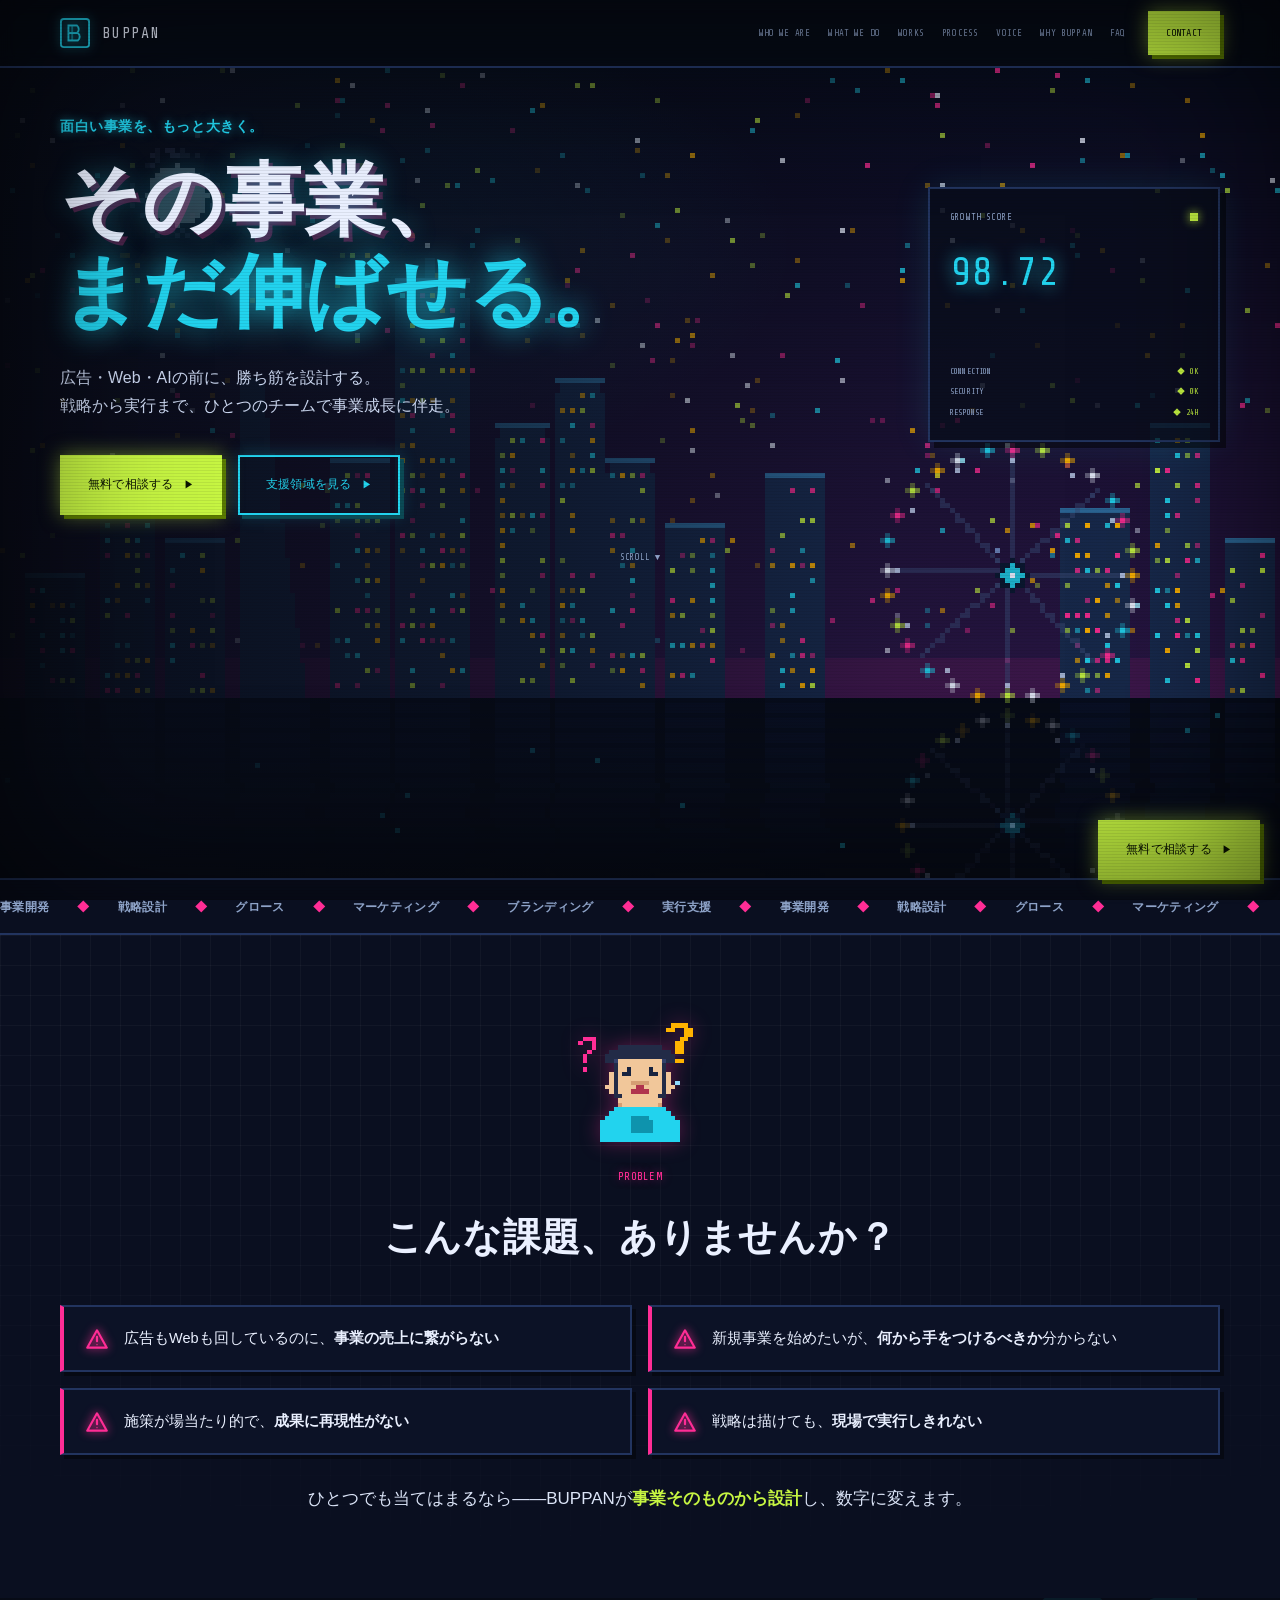
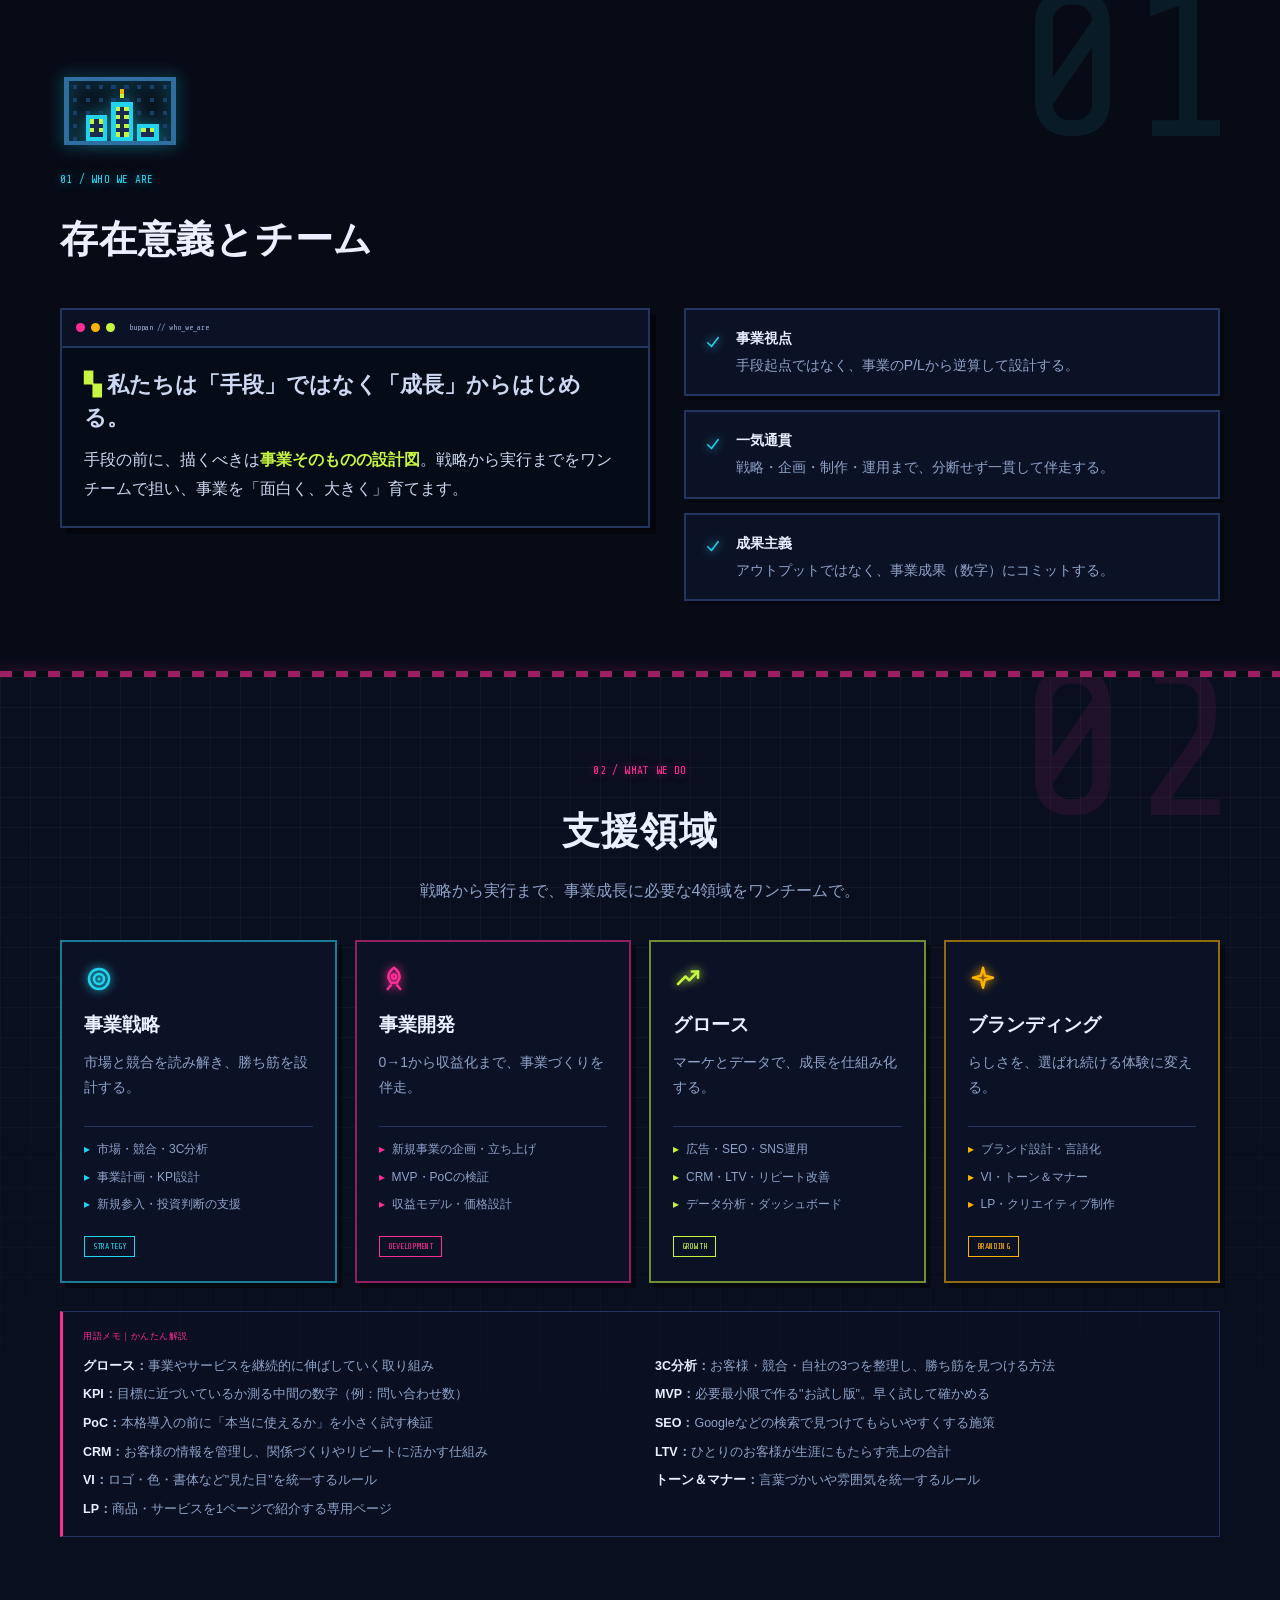
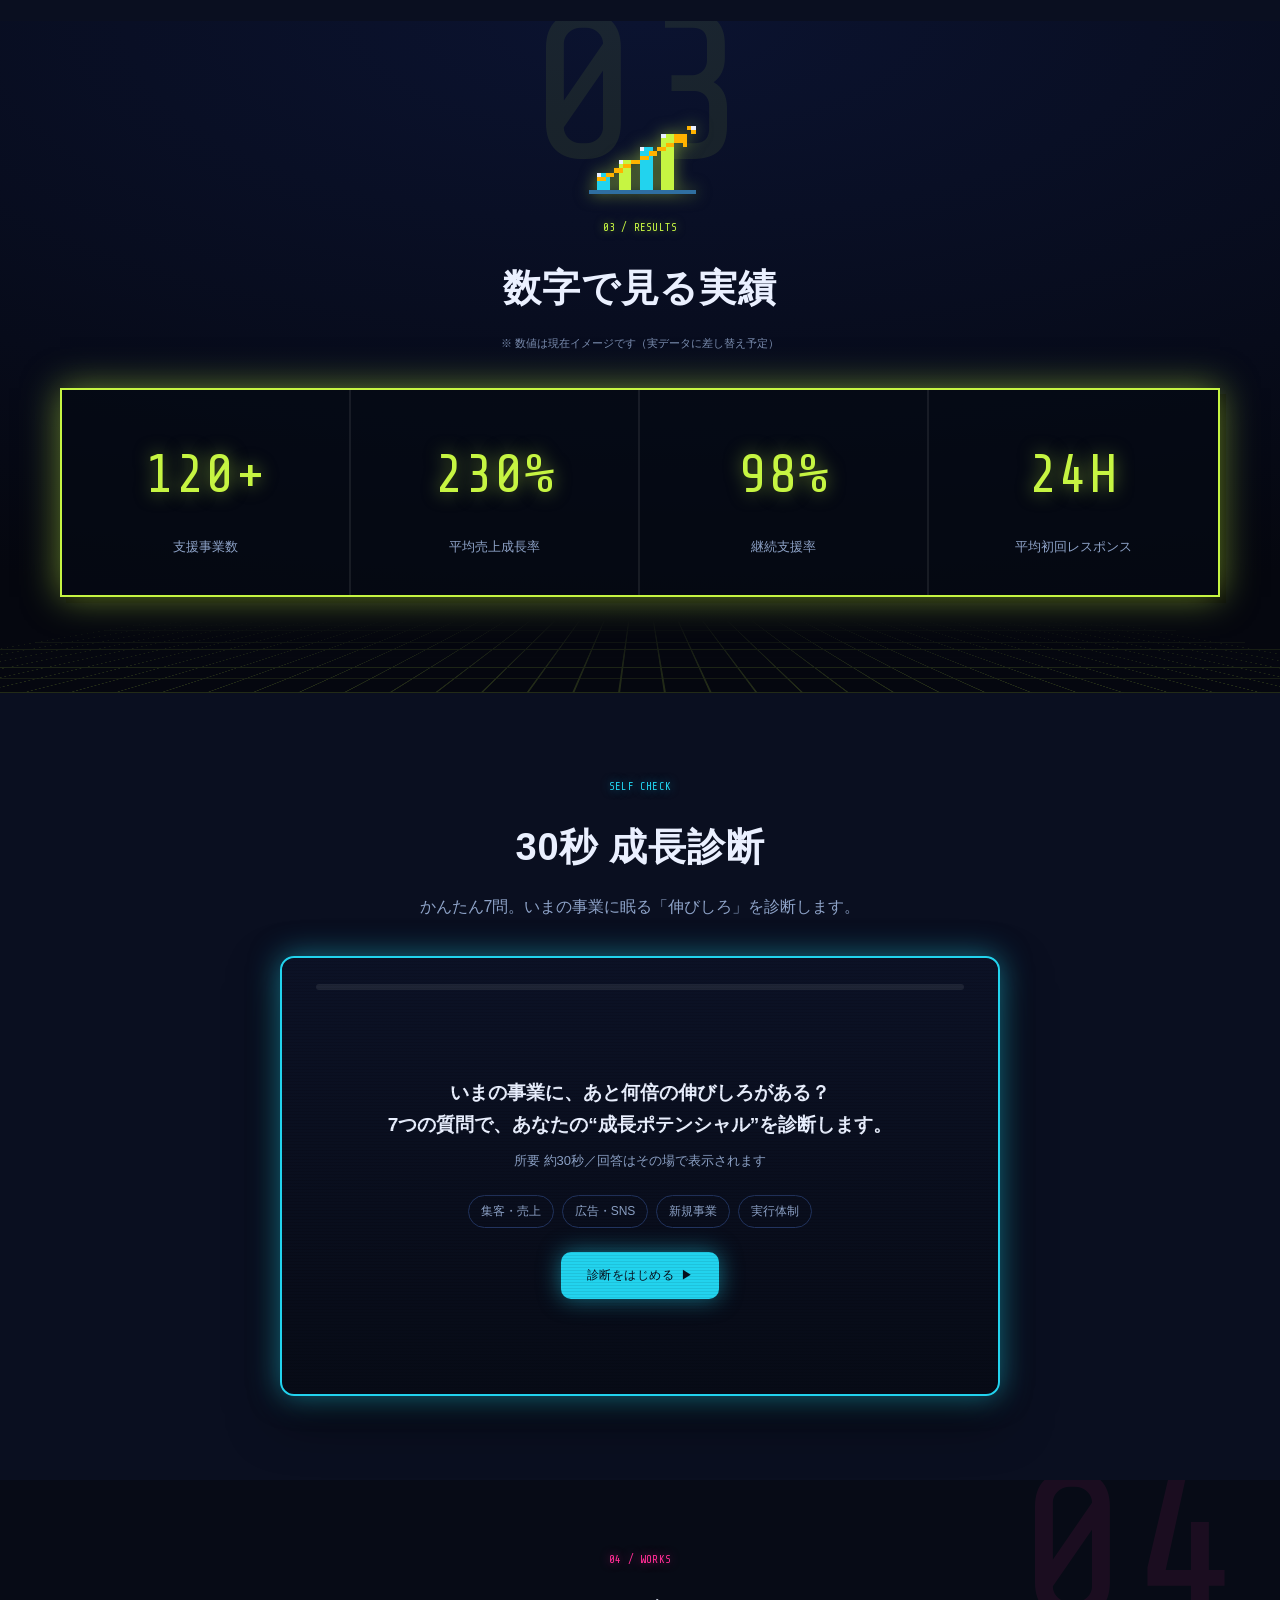
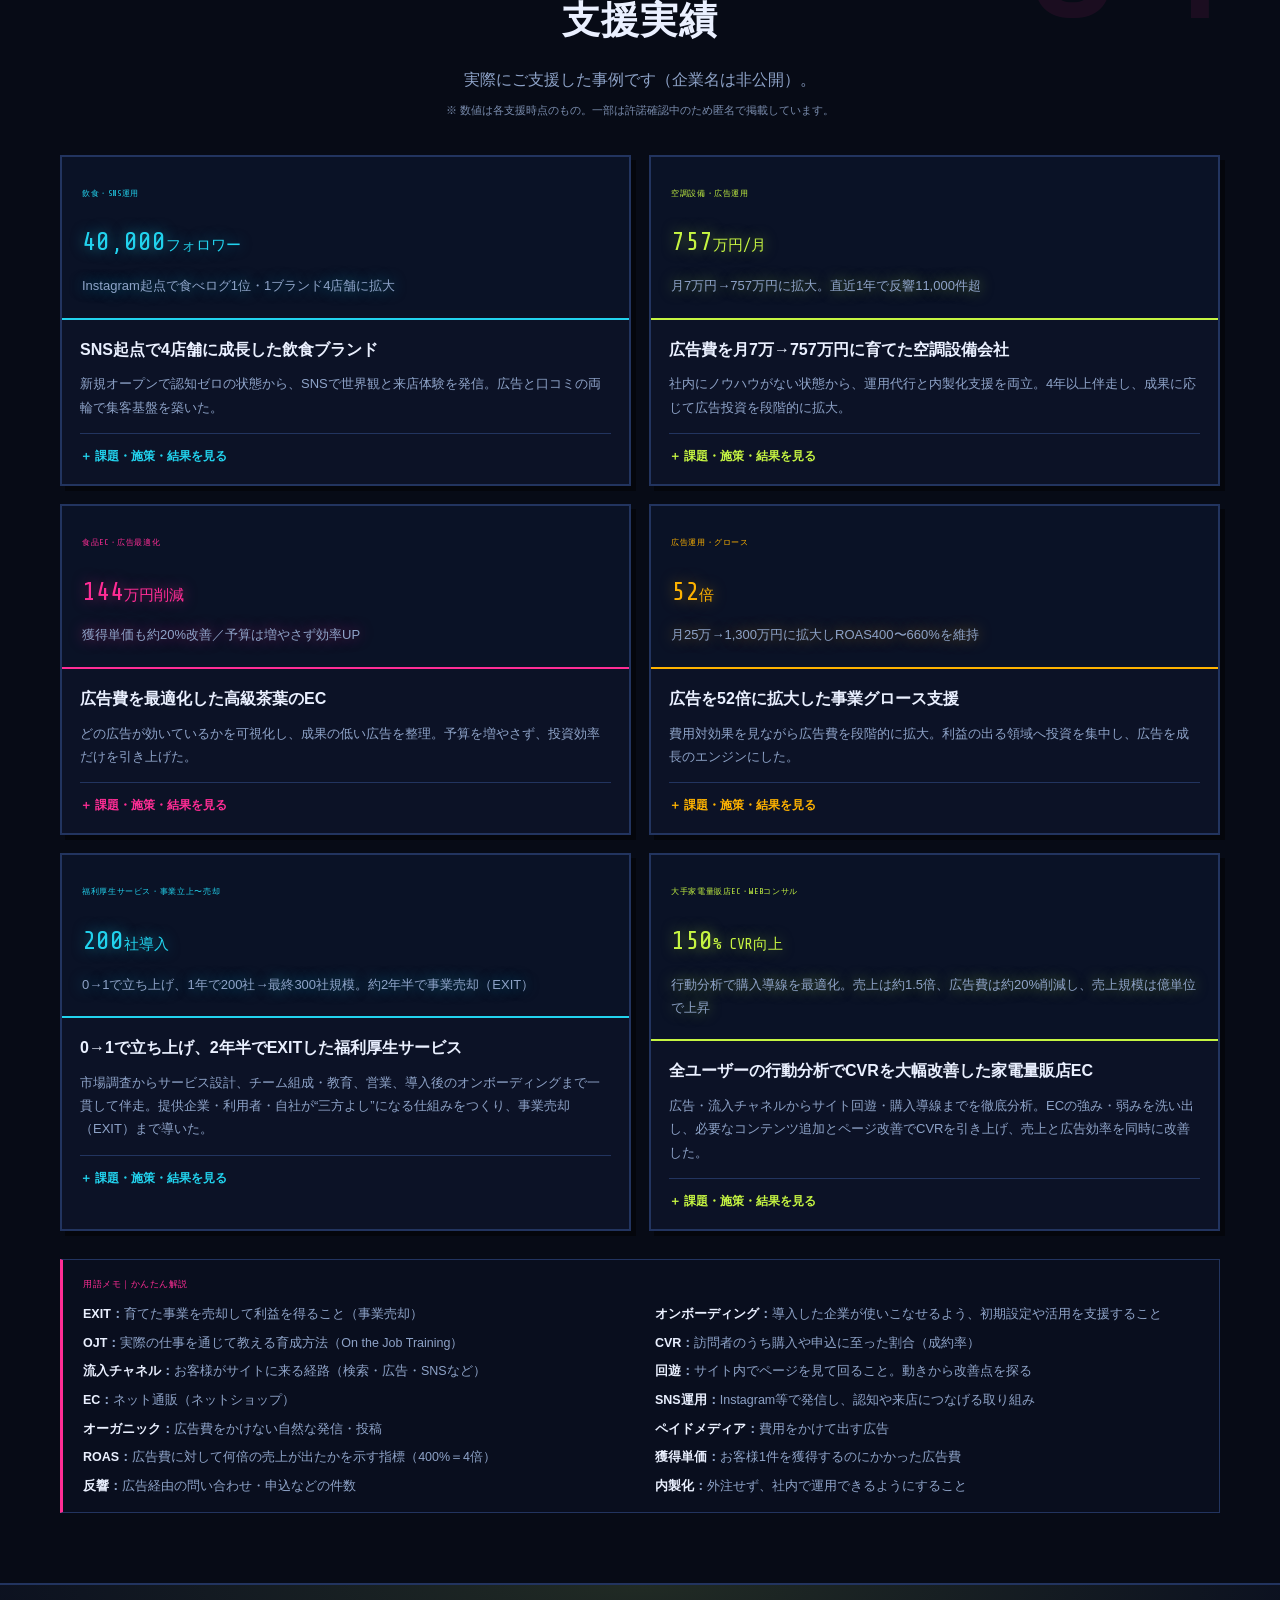
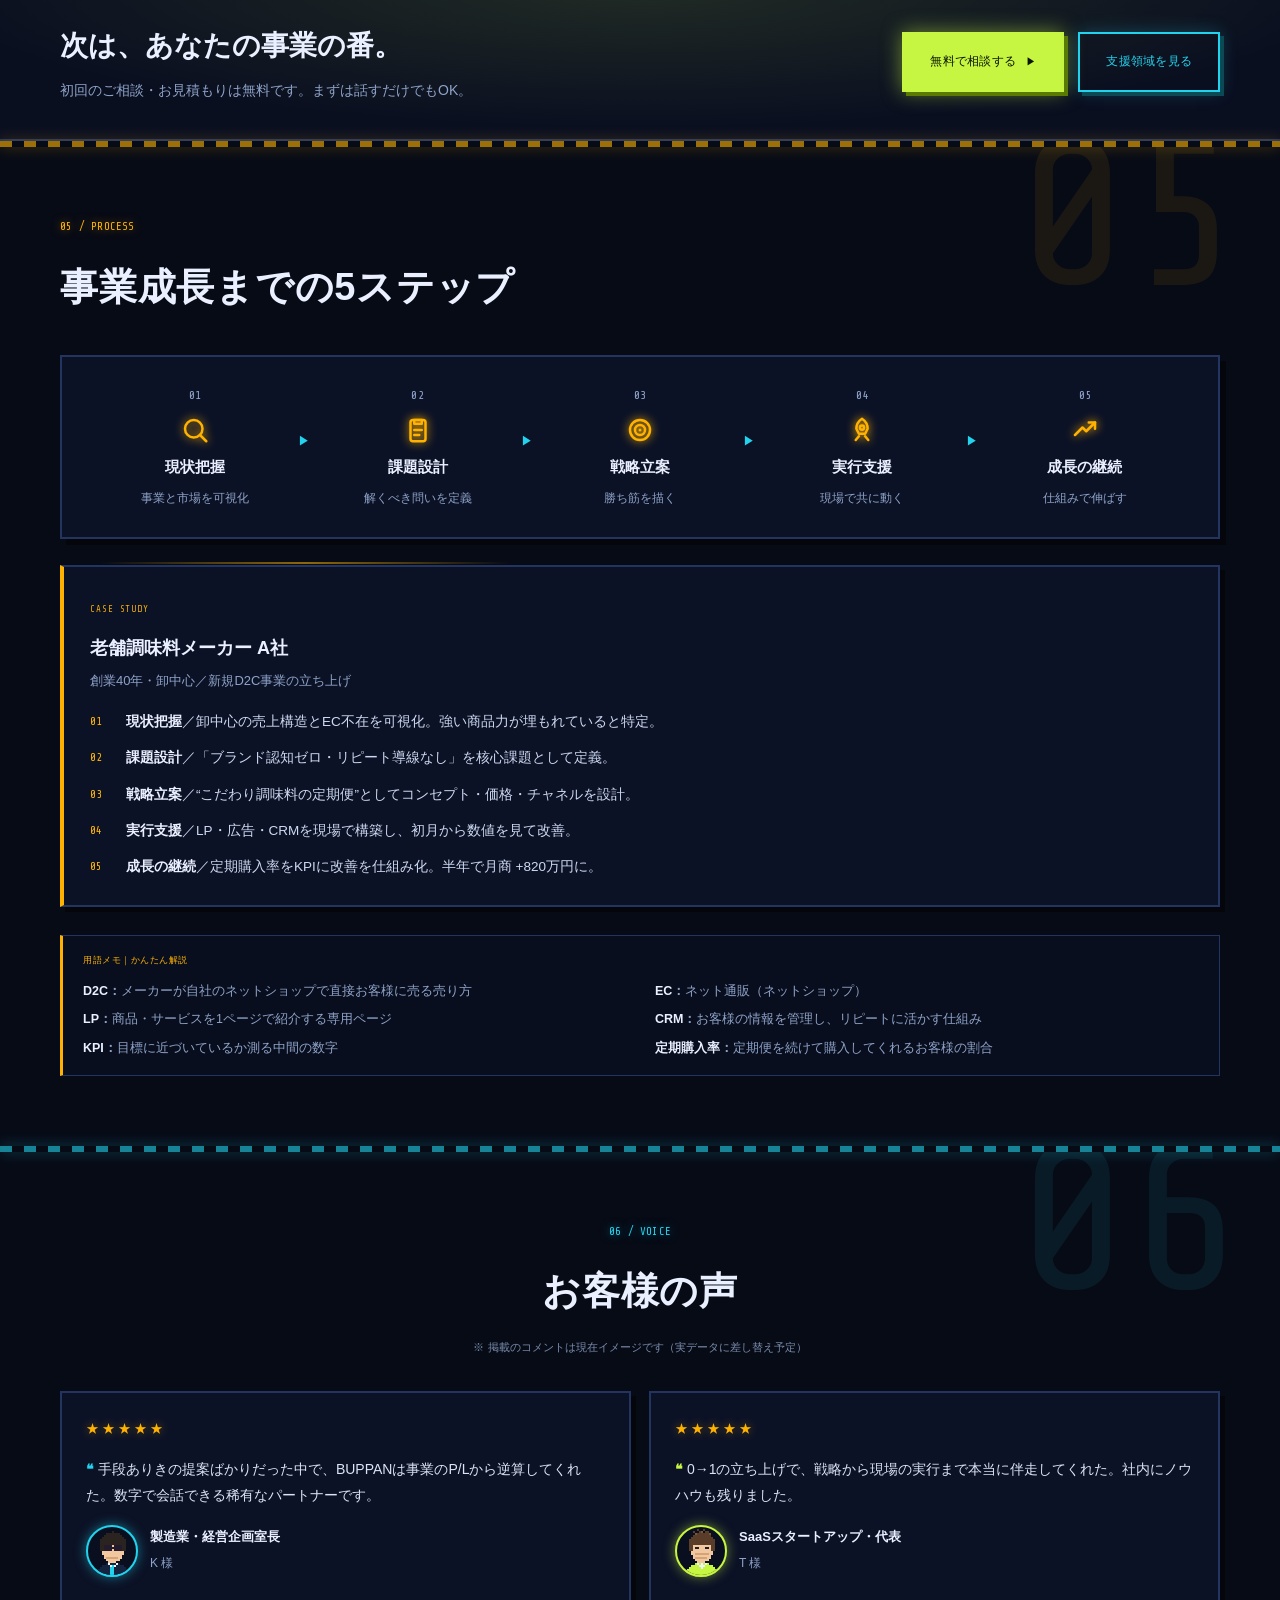
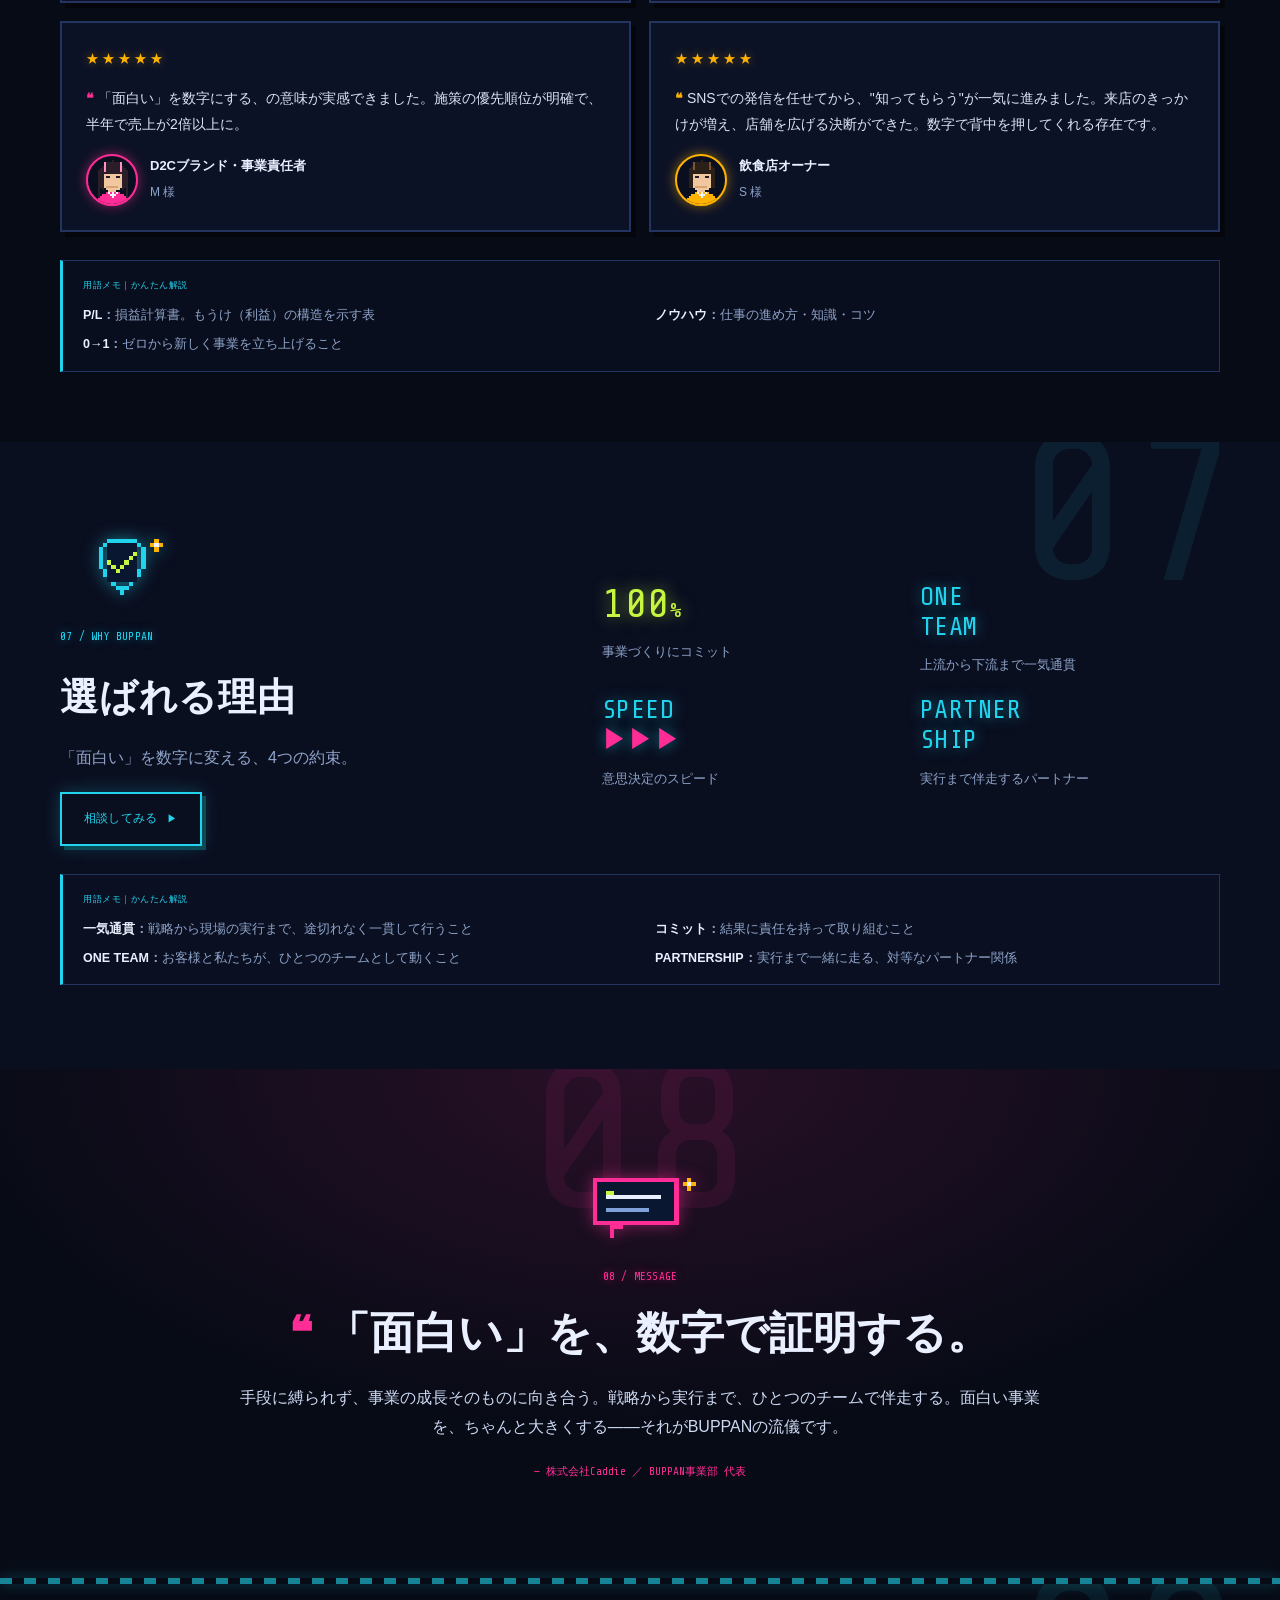
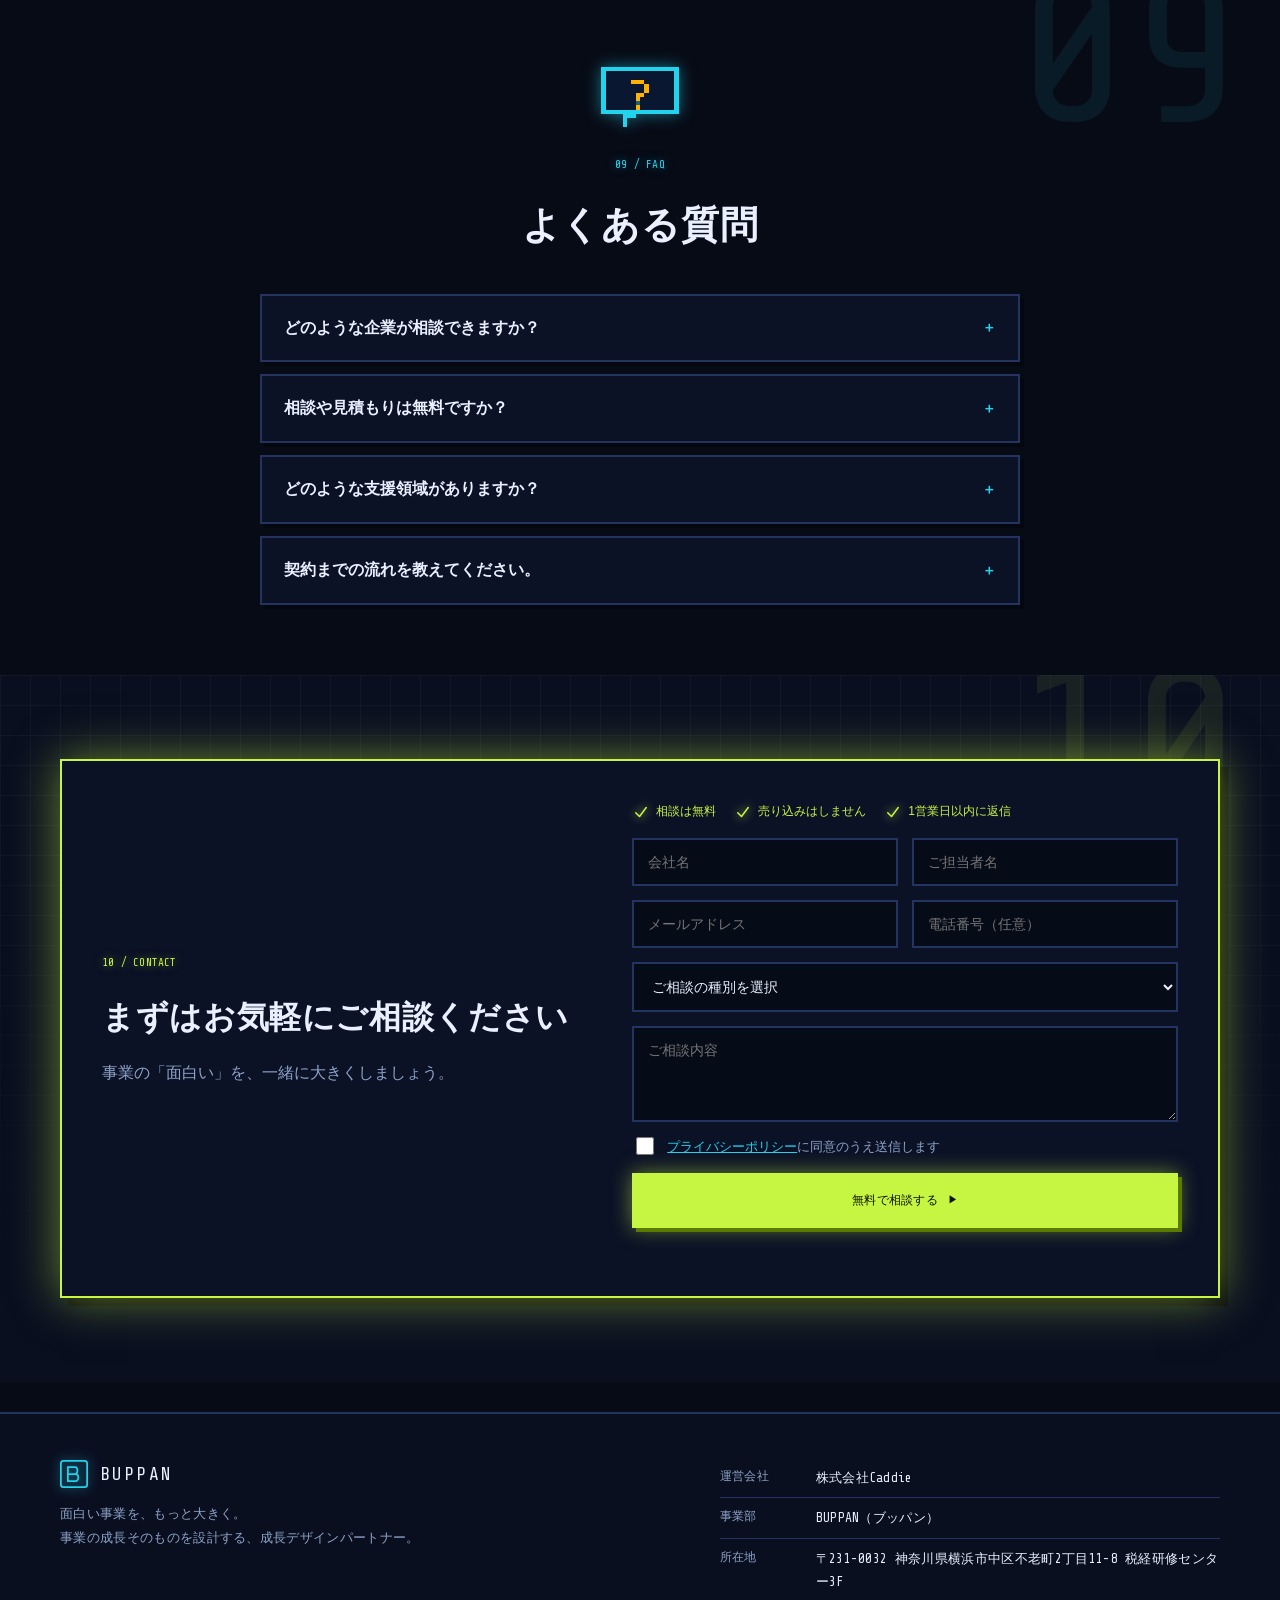
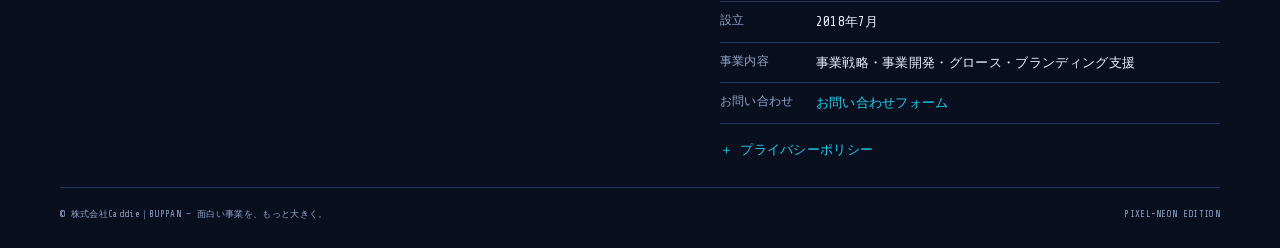
==== index.html @ 80eeb943 "支援実績に大手家電量販店EC（WEBコンサル/CVR150%向上・売上1.5倍・広告費20%減）を追加＋用語メモ(CVR/流入チャネル/回遊) Co-Authored-By: Claude Opus " ====
<!DOCTYPE html>
<html lang="ja">
  <head>
    <meta charset="UTF-8" />
    <meta name="viewport" content="width=device-width, initial-scale=1.0" />
    <title>BUPPAN｜面白い事業を、もっと大きく。</title>
    <meta name="description" content="広告でも、Webでも、AIでもない。私たちは、事業そのものの成長を設計する。事業成長パートナー BUPPAN。" />
    <meta name="theme-color" content="#070b16" />
    <link rel="icon" href="data:image/svg+xml,%3Csvg xmlns='http://www.w3.org/2000/svg' viewBox='0 0 32 32'%3E%3Crect width='32' height='32' rx='6' fill='%23070b16'/%3E%3Cg fill='none' stroke='%2322d3ee' stroke-width='2.4'%3E%3Cpath d='M9 8h9a5 5 0 0 1 0 8H9zM9 16h10a5 5 0 0 1 0 8H9z'/%3E%3C/g%3E%3C/svg%3E" />
    <!-- OGP / SNSシェア -->
    <meta property="og:type" content="website" />
    <meta property="og:title" content="BUPPAN｜面白い事業を、もっと大きく。" />
    <meta property="og:description" content="広告でも、Webでも、AIでもない。私たちは、事業そのものの成長を設計する。" />
    <meta property="og:url" content="https://buppan-lemon.vercel.app/" />
    <meta property="og:image" content="https://buppan-lemon.vercel.app/ogp.png" />
    <meta name="twitter:card" content="summary_large_image" />
    <!-- 構造化データ（SEO：会社/所在地） -->
    <script type="application/ld+json">
    {
      "@context": "https://schema.org",
      "@type": "Organization",
      "name": "株式会社Caddie",
      "alternateName": "BUPPAN",
      "url": "https://buppan-lemon.vercel.app/",
      "foundingDate": "2018-07",
      "description": "事業成長パートナー BUPPAN（株式会社Caddie）。戦略から実行まで、事業そのものの成長を設計する。",
      "address": {
        "@type": "PostalAddress",
        "postalCode": "231-0032",
        "addressRegion": "神奈川県",
        "addressLocality": "横浜市中区",
        "streetAddress": "不老町2丁目11-8 税経研修センター3F",
        "addressCountry": "JP"
      }
    }
    </script>
    <!-- Google Analytics 4：測定ID(G-XXXXXXXXXX)を取得したら、この2行のコメントを外してIDを差し替えてください
    <script async src="https://www.googletagmanager.com/gtag/js?id=G-XXXXXXXXXX"></script>
    <script>window.dataLayer=window.dataLayer||[];function gtag(){dataLayer.push(arguments)}gtag('js',new Date());gtag('config','G-XXXXXXXXXX');</script>
    -->
    <link rel="stylesheet" href="fonts.css" />
    <link rel="stylesheet" href="style.css" />
  </head>

  <body>
    <!-- 起動演出（BOOTムービー） -->
    <div class="boot" id="boot" aria-hidden="true">
      <div class="boot__inner">
        <div class="boot__logo">BUPPAN</div>
        <pre class="boot__log" id="bootLog"></pre>
        <div class="boot__bar"><i id="bootBar"></i></div>
      </div>
    </div>

    <div class="crt" aria-hidden="true"></div>
    <div class="vignette" aria-hidden="true"></div>

    <!-- アイコン定義（ラインSVGスプライト） -->
    <svg width="0" height="0" style="position:absolute" aria-hidden="true">
      <defs>
        <symbol id="ic-search" viewBox="0 0 24 24"><circle cx="11" cy="11" r="7"/><line x1="21" y1="21" x2="16" y2="16"/></symbol>
        <symbol id="ic-clipboard" viewBox="0 0 24 24"><rect x="6" y="4" width="12" height="17" rx="2"/><path d="M9 4h6v3H9z"/><line x1="9" y1="12" x2="15" y2="12"/><line x1="9" y1="16" x2="13" y2="16"/></symbol>
        <symbol id="ic-target" viewBox="0 0 24 24"><circle cx="12" cy="12" r="8"/><circle cx="12" cy="12" r="4"/><circle cx="12" cy="12" r="1.2" fill="currentColor" stroke="none"/></symbol>
        <symbol id="ic-rocket" viewBox="0 0 24 24"><path d="M12 3c3 2 4.5 5 4.5 8l-2 4h-5l-2-4c0-3 1.5-6 4.5-8z"/><circle cx="12" cy="10" r="1.7"/><path d="M9.5 17 7 20M14.5 17 17 20"/></symbol>
        <symbol id="ic-trend" viewBox="0 0 24 24"><polyline points="4,16 10,10 13,13 20,6"/><polyline points="15,6 20,6 20,11"/></symbol>
        <symbol id="ic-layers" viewBox="0 0 24 24"><path d="M12 4l8 4-8 4-8-4z"/><path d="M4 12l8 4 8-4"/><path d="M4 16l8 4 8-4"/></symbol>
        <symbol id="ic-sparkle" viewBox="0 0 24 24"><path d="M12 3l1.6 6.4L20 11l-6.4 1.6L12 19l-1.6-6.4L4 11l6.4-1.6z"/></symbol>
        <symbol id="ic-check" viewBox="0 0 24 24"><polyline points="5,13 10,18 19,6"/></symbol>
        <symbol id="ic-alert" viewBox="0 0 24 24"><path d="M12 4l9 16H3z"/><line x1="12" y1="10" x2="12" y2="14"/><circle cx="12" cy="17.2" r="0.6" fill="currentColor" stroke="none"/></symbol>
        <!-- セクション用スポットイラスト（ライン画） -->
        <symbol id="il-who" viewBox="0 0 72 48"><rect x="4" y="6" width="64" height="36" rx="2"/><path d="M18 6V42 M32 6V42 M46 6V42 M60 6V42 M4 17H68 M4 28H68 M4 39H68" stroke-opacity="0.2"/><path d="M24 42V30h8V23h8V16h8v26"/><circle cx="48" cy="16" r="2" fill="currentColor" stroke="none"/></symbol>
        <symbol id="il-results" viewBox="0 0 72 48"><line x1="6" y1="42" x2="66" y2="42"/><rect x="10" y="33" width="9" height="9"/><rect x="24" y="26" width="9" height="16"/><rect x="38" y="18" width="9" height="24"/><rect x="52" y="9" width="9" height="33"/><polyline points="10,29 24,23 38,15 60,6"/><polyline points="52,6 60,6 60,13"/></symbol>
        <symbol id="il-why" viewBox="0 0 72 48"><path d="M36 4 L52 9 V24 C52 34 45 41 36 44 C27 41 20 34 20 24 V9 Z"/><polyline points="29,24 34,29 44,18"/><path d="M58 8 l1.2 3.2 l3.2 1.2 l-3.2 1.2 l-1.2 3.2 l-1.2 -3.2 l-3.2 -1.2 l3.2 -1.2 z" fill="currentColor" stroke="none"/></symbol>
        <symbol id="il-message" viewBox="0 0 72 48"><path d="M8 8 h48 a4 4 0 0 1 4 4 v18 a4 4 0 0 1 -4 4 H26 l-9 7 v-7 H8 a4 4 0 0 1 -4 -4 V12 a4 4 0 0 1 4 -4 z"/><path d="M14 17 h30 M14 25 h22" stroke-opacity="0.85"/><path d="M64 12 l1.2 3.2 l3.2 1.2 l-3.2 1.2 l-1.2 3.2 l-1.2 -3.2 l-3.2 -1.2 l3.2 -1.2 z" fill="currentColor" stroke="none"/></symbol>
        <symbol id="il-faq" viewBox="0 0 72 48"><path d="M18 8 h36 a4 4 0 0 1 4 4 v18 a4 4 0 0 1 -4 4 H36 l-9 7 v-7 H18 a4 4 0 0 1 -4 -4 V12 a4 4 0 0 1 4 -4 z"/><path d="M30 18 a6 6 0 0 1 11 3 c0 4 -5 4 -5 8"/><circle cx="36" cy="33" r="1" fill="currentColor" stroke="none"/></symbol>
      </defs>
    </svg>

    <!-- ======================= ヘッダー ======================= -->
    <header class="header">
      <div class="container header__inner">
        <a href="#top" class="logo" aria-label="BUPPAN ホーム">
          <svg class="logo__mark" viewBox="0 0 32 32" width="30" height="30" aria-hidden="true">
            <rect x="1" y="1" width="30" height="30" rx="3" fill="none" stroke="currentColor" stroke-width="2" />
            <path d="M9 8 h9 a5 5 0 0 1 0 8 h-9 z M9 16 h10 a5 5 0 0 1 0 8 h-10 z" fill="none" stroke="currentColor" stroke-width="2" />
            <path d="M13 8 v16" stroke="currentColor" stroke-width="2" opacity="0.5" />
          </svg>
          <span class="logo__text">BUPPAN</span>
        </a>
        <nav class="nav" id="nav">
          <a href="#who">WHO WE ARE</a>
          <a href="#what">WHAT WE DO</a>
          <a href="#works">WORKS</a>
          <a href="#process">PROCESS</a>
          <a href="#voice">VOICE</a>
          <a href="#why">WHY BUPPAN</a>
          <a href="#faq">FAQ</a>
        </nav>
        <a href="#contact" class="btn btn--primary btn--sm contact-btn">CONTACT</a>
        <button class="menu-toggle" id="menuToggle" aria-label="メニューを開閉">MENU <span>≡</span></button>
      </div>
    </header>

    <main id="top">
      <!-- ======================= FV ======================= -->
      <section class="hero">
        <canvas class="hero__canvas" id="cityCanvas" aria-label="みなとみらいの夜景をドット絵で表現したイメージ"></canvas>
        <video id="fvVideo" class="hero__video" muted loop playsinline autoplay preload="auto" aria-hidden="true"><source src="assets/mm_fx.mp4" type="video/mp4"></video>
        <div class="hero__cine" aria-hidden="true"></div>
        <div class="hero__scrim" aria-hidden="true"></div>
        <canvas class="hero__fx" id="fvFx" aria-hidden="true"></canvas>
        <div class="container hero__inner">
          <div class="hero__copy reveal">
            <p class="eyebrow eyebrow--tagline">面白い事業を、もっと大きく。</p>
            <h1 class="hero__title glitch" data-text="その事業、">その事業、<br /><span>まだ伸ばせる。</span></h1>
            <p class="hero__lead">広告・Web・AIの前に、勝ち筋を設計する。<br />戦略から実行まで、ひとつのチームで事業成長に伴走。</p>
            <div class="hero__cta">
              <a href="#contact" class="btn btn--primary btn--lg">無料で相談する <span>▶</span></a>
              <a href="#what" class="btn btn--outline btn--lg">支援領域を見る <span>▶</span></a>
            </div>
          </div>
          <div class="score reveal">
            <div class="score__top"><span class="score__label">GROWTH SCORE</span><span class="score__dot"></span></div>
            <div class="score__value" id="scoreValue" data-target="98.72">0.00</div>
            <div class="score__bars"><i></i><i></i><i></i><i></i><i></i><i></i><i></i></div>
            <div class="score__meta">
              <span>CONNECTION</span><span class="ok">◆ OK</span>
              <span>SECURITY</span><span class="ok">◆ OK</span>
              <span>RESPONSE</span><span class="ok">◆ 24H</span>
            </div>
          </div>
        </div>
        <div class="hero__scroll" aria-hidden="true">SCROLL ▼</div>
      </section>

      <!-- マーキー（画面幅より長く繰り返して、隙間なくループ）。前半4セット＝後半4セットで、-50%移動時に継ぎ目なし -->
      <div class="marquee" aria-hidden="true">
        <div class="marquee__track">
          <span>事業開発</span><b>◆</b><span>戦略設計</span><b>◆</b><span>グロース</span><b>◆</b><span>マーケティング</span><b>◆</b><span>ブランディング</span><b>◆</b><span>実行支援</span><b>◆</b>
          <span>事業開発</span><b>◆</b><span>戦略設計</span><b>◆</b><span>グロース</span><b>◆</b><span>マーケティング</span><b>◆</b><span>ブランディング</span><b>◆</b><span>実行支援</span><b>◆</b>
          <span>事業開発</span><b>◆</b><span>戦略設計</span><b>◆</b><span>グロース</span><b>◆</b><span>マーケティング</span><b>◆</b><span>ブランディング</span><b>◆</b><span>実行支援</span><b>◆</b>
          <span>事業開発</span><b>◆</b><span>戦略設計</span><b>◆</b><span>グロース</span><b>◆</b><span>マーケティング</span><b>◆</b><span>ブランディング</span><b>◆</b><span>実行支援</span><b>◆</b>
          <span>事業開発</span><b>◆</b><span>戦略設計</span><b>◆</b><span>グロース</span><b>◆</b><span>マーケティング</span><b>◆</b><span>ブランディング</span><b>◆</b><span>実行支援</span><b>◆</b>
          <span>事業開発</span><b>◆</b><span>戦略設計</span><b>◆</b><span>グロース</span><b>◆</b><span>マーケティング</span><b>◆</b><span>ブランディング</span><b>◆</b><span>実行支援</span><b>◆</b>
          <span>事業開発</span><b>◆</b><span>戦略設計</span><b>◆</b><span>グロース</span><b>◆</b><span>マーケティング</span><b>◆</b><span>ブランディング</span><b>◆</b><span>実行支援</span><b>◆</b>
          <span>事業開発</span><b>◆</b><span>戦略設計</span><b>◆</b><span>グロース</span><b>◆</b><span>マーケティング</span><b>◆</b><span>ブランディング</span><b>◆</b><span>実行支援</span><b>◆</b>
        </div>
      </div>

      <!-- ======================= 課題提起（共感フック・番号なし） ======================= -->
      <section class="section section--band section--grid" data-accent="pink">
        <div class="container">
          <div class="sec-head sec-head--center reveal">
            <svg class="pain-illus" viewBox="0 0 30 30" shape-rendering="crispEdges" aria-hidden="true"><rect x="22" y="1" width="1" height="1" fill="#ffb300"/><rect x="23" y="1" width="1" height="1" fill="#ffb300"/><rect x="24" y="1" width="1" height="1" fill="#ffb300"/><rect x="25" y="1" width="1" height="1" fill="#ffb300"/><rect x="21" y="2" width="1" height="1" fill="#ffb300"/><rect x="22" y="2" width="1" height="1" fill="#ffb300"/><rect x="25" y="2" width="1" height="1" fill="#ffb300"/><rect x="26" y="2" width="1" height="1" fill="#ffb300"/><rect x="25" y="3" width="1" height="1" fill="#ffb300"/><rect x="26" y="3" width="1" height="1" fill="#ffb300"/><rect x="2" y="4" width="1" height="1" fill="#ff2d95"/><rect x="3" y="4" width="1" height="1" fill="#ff2d95"/><rect x="4" y="4" width="1" height="1" fill="#ff2d95"/><rect x="24" y="4" width="1" height="1" fill="#ffb300"/><rect x="25" y="4" width="1" height="1" fill="#ffb300"/><rect x="1" y="5" width="1" height="1" fill="#ff2d95"/><rect x="4" y="5" width="1" height="1" fill="#ff2d95"/><rect x="23" y="5" width="1" height="1" fill="#ffb300"/><rect x="24" y="5" width="1" height="1" fill="#ffb300"/><rect x="4" y="6" width="1" height="1" fill="#ff2d95"/><rect x="10" y="6" width="1" height="1" fill="#222b47"/><rect x="11" y="6" width="1" height="1" fill="#222b47"/><rect x="12" y="6" width="1" height="1" fill="#222b47"/><rect x="13" y="6" width="1" height="1" fill="#222b47"/><rect x="14" y="6" width="1" height="1" fill="#222b47"/><rect x="15" y="6" width="1" height="1" fill="#222b47"/><rect x="16" y="6" width="1" height="1" fill="#222b47"/><rect x="17" y="6" width="1" height="1" fill="#222b47"/><rect x="18" y="6" width="1" height="1" fill="#222b47"/><rect x="19" y="6" width="1" height="1" fill="#222b47"/><rect x="23" y="6" width="1" height="1" fill="#ffb300"/><rect x="24" y="6" width="1" height="1" fill="#ffb300"/><rect x="3" y="7" width="1" height="1" fill="#ff2d95"/><rect x="8" y="7" width="1" height="1" fill="#222b47"/><rect x="9" y="7" width="1" height="1" fill="#222b47"/><rect x="10" y="7" width="1" height="1" fill="#222b47"/><rect x="11" y="7" width="1" height="1" fill="#222b47"/><rect x="12" y="7" width="1" height="1" fill="#222b47"/><rect x="13" y="7" width="1" height="1" fill="#222b47"/><rect x="14" y="7" width="1" height="1" fill="#222b47"/><rect x="15" y="7" width="1" height="1" fill="#222b47"/><rect x="16" y="7" width="1" height="1" fill="#222b47"/><rect x="17" y="7" width="1" height="1" fill="#222b47"/><rect x="18" y="7" width="1" height="1" fill="#222b47"/><rect x="19" y="7" width="1" height="1" fill="#222b47"/><rect x="20" y="7" width="1" height="1" fill="#222b47"/><rect x="21" y="7" width="1" height="1" fill="#222b47"/><rect x="23" y="7" width="1" height="1" fill="#ffb300"/><rect x="24" y="7" width="1" height="1" fill="#ffb300"/><rect x="2" y="8" width="1" height="1" fill="#ff2d95"/><rect x="7" y="8" width="1" height="1" fill="#222b47"/><rect x="8" y="8" width="1" height="1" fill="#222b47"/><rect x="9" y="8" width="1" height="1" fill="#222b47"/><rect x="10" y="8" width="1" height="1" fill="#222b47"/><rect x="11" y="8" width="1" height="1" fill="#222b47"/><rect x="12" y="8" width="1" height="1" fill="#222b47"/><rect x="13" y="8" width="1" height="1" fill="#222b47"/><rect x="14" y="8" width="1" height="1" fill="#222b47"/><rect x="15" y="8" width="1" height="1" fill="#222b47"/><rect x="16" y="8" width="1" height="1" fill="#222b47"/><rect x="17" y="8" width="1" height="1" fill="#222b47"/><rect x="18" y="8" width="1" height="1" fill="#222b47"/><rect x="19" y="8" width="1" height="1" fill="#222b47"/><rect x="20" y="8" width="1" height="1" fill="#222b47"/><rect x="21" y="8" width="1" height="1" fill="#222b47"/><rect x="22" y="8" width="1" height="1" fill="#222b47"/><rect x="2" y="9" width="1" height="1" fill="#ff2d95"/><rect x="7" y="9" width="1" height="1" fill="#222b47"/><rect x="8" y="9" width="1" height="1" fill="#222b47"/><rect x="9" y="9" width="1" height="1" fill="#33406b"/><rect x="10" y="9" width="1" height="1" fill="#f1c79a"/><rect x="11" y="9" width="1" height="1" fill="#f1c79a"/><rect x="12" y="9" width="1" height="1" fill="#f1c79a"/><rect x="13" y="9" width="1" height="1" fill="#f1c79a"/><rect x="14" y="9" width="1" height="1" fill="#f1c79a"/><rect x="15" y="9" width="1" height="1" fill="#f1c79a"/><rect x="16" y="9" width="1" height="1" fill="#f1c79a"/><rect x="17" y="9" width="1" height="1" fill="#f1c79a"/><rect x="18" y="9" width="1" height="1" fill="#f1c79a"/><rect x="19" y="9" width="1" height="1" fill="#f1c79a"/><rect x="20" y="9" width="1" height="1" fill="#33406b"/><rect x="21" y="9" width="1" height="1" fill="#222b47"/><rect x="22" y="9" width="1" height="1" fill="#222b47"/><rect x="23" y="9" width="1" height="1" fill="#ffb300"/><rect x="24" y="9" width="1" height="1" fill="#ffb300"/><rect x="9" y="10" width="1" height="1" fill="#222b47"/><rect x="10" y="10" width="1" height="1" fill="#f1c79a"/><rect x="11" y="10" width="1" height="1" fill="#f1c79a"/><rect x="12" y="10" width="1" height="1" fill="#f1c79a"/><rect x="13" y="10" width="1" height="1" fill="#f1c79a"/><rect x="14" y="10" width="1" height="1" fill="#f1c79a"/><rect x="15" y="10" width="1" height="1" fill="#f1c79a"/><rect x="16" y="10" width="1" height="1" fill="#f1c79a"/><rect x="17" y="10" width="1" height="1" fill="#f1c79a"/><rect x="18" y="10" width="1" height="1" fill="#f1c79a"/><rect x="19" y="10" width="1" height="1" fill="#f1c79a"/><rect x="20" y="10" width="1" height="1" fill="#222b47"/><rect x="2" y="11" width="1" height="1" fill="#ff2d95"/><rect x="9" y="11" width="1" height="1" fill="#222b47"/><rect x="10" y="11" width="1" height="1" fill="#f1c79a"/><rect x="11" y="11" width="1" height="1" fill="#f1c79a"/><rect x="12" y="11" width="1" height="1" fill="#17233f"/><rect x="13" y="11" width="1" height="1" fill="#f1c79a"/><rect x="14" y="11" width="1" height="1" fill="#f1c79a"/><rect x="15" y="11" width="1" height="1" fill="#f1c79a"/><rect x="16" y="11" width="1" height="1" fill="#f1c79a"/><rect x="17" y="11" width="1" height="1" fill="#17233f"/><rect x="18" y="11" width="1" height="1" fill="#f1c79a"/><rect x="19" y="11" width="1" height="1" fill="#f1c79a"/><rect x="20" y="11" width="1" height="1" fill="#222b47"/><rect x="8" y="12" width="1" height="1" fill="#f1c79a"/><rect x="9" y="12" width="1" height="1" fill="#222b47"/><rect x="10" y="12" width="1" height="1" fill="#f1c79a"/><rect x="11" y="12" width="1" height="1" fill="#17233f"/><rect x="12" y="12" width="1" height="1" fill="#17233f"/><rect x="13" y="12" width="1" height="1" fill="#f1c79a"/><rect x="14" y="12" width="1" height="1" fill="#f1c79a"/><rect x="15" y="12" width="1" height="1" fill="#f1c79a"/><rect x="16" y="12" width="1" height="1" fill="#f1c79a"/><rect x="17" y="12" width="1" height="1" fill="#17233f"/><rect x="18" y="12" width="1" height="1" fill="#17233f"/><rect x="19" y="12" width="1" height="1" fill="#f1c79a"/><rect x="20" y="12" width="1" height="1" fill="#222b47"/><rect x="21" y="12" width="1" height="1" fill="#f1c79a"/><rect x="8" y="13" width="1" height="1" fill="#f1c79a"/><rect x="9" y="13" width="1" height="1" fill="#222b47"/><rect x="10" y="13" width="1" height="1" fill="#f1c79a"/><rect x="11" y="13" width="1" height="1" fill="#f1c79a"/><rect x="12" y="13" width="1" height="1" fill="#f1c79a"/><rect x="13" y="13" width="1" height="1" fill="#f1c79a"/><rect x="14" y="13" width="1" height="1" fill="#f1c79a"/><rect x="15" y="13" width="1" height="1" fill="#f1c79a"/><rect x="16" y="13" width="1" height="1" fill="#f1c79a"/><rect x="17" y="13" width="1" height="1" fill="#f1c79a"/><rect x="18" y="13" width="1" height="1" fill="#f1c79a"/><rect x="19" y="13" width="1" height="1" fill="#f1c79a"/><rect x="20" y="13" width="1" height="1" fill="#222b47"/><rect x="21" y="13" width="1" height="1" fill="#f1c79a"/><rect x="8" y="14" width="1" height="1" fill="#f1c79a"/><rect x="9" y="14" width="1" height="1" fill="#222b47"/><rect x="10" y="14" width="1" height="1" fill="#f1c79a"/><rect x="11" y="14" width="1" height="1" fill="#f1c79a"/><rect x="12" y="14" width="1" height="1" fill="#f1c79a"/><rect x="13" y="14" width="1" height="1" fill="#d69f74"/><rect x="14" y="14" width="1" height="1" fill="#d69f74"/><rect x="15" y="14" width="1" height="1" fill="#d69f74"/><rect x="16" y="14" width="1" height="1" fill="#d69f74"/><rect x="17" y="14" width="1" height="1" fill="#f1c79a"/><rect x="18" y="14" width="1" height="1" fill="#f1c79a"/><rect x="19" y="14" width="1" height="1" fill="#f1c79a"/><rect x="20" y="14" width="1" height="1" fill="#222b47"/><rect x="21" y="14" width="1" height="1" fill="#f1c79a"/><rect x="23" y="14" width="1" height="1" fill="#8fdcff"/><rect x="7" y="15" width="1" height="1" fill="#f1c79a"/><rect x="8" y="15" width="1" height="1" fill="#f1c79a"/><rect x="9" y="15" width="1" height="1" fill="#222b47"/><rect x="10" y="15" width="1" height="1" fill="#f1c79a"/><rect x="11" y="15" width="1" height="1" fill="#f1c79a"/><rect x="12" y="15" width="1" height="1" fill="#f1c79a"/><rect x="13" y="15" width="1" height="1" fill="#f1c79a"/><rect x="14" y="15" width="1" height="1" fill="#b0344e"/><rect x="15" y="15" width="1" height="1" fill="#b0344e"/><rect x="16" y="15" width="1" height="1" fill="#f1c79a"/><rect x="17" y="15" width="1" height="1" fill="#f1c79a"/><rect x="18" y="15" width="1" height="1" fill="#f1c79a"/><rect x="19" y="15" width="1" height="1" fill="#f1c79a"/><rect x="20" y="15" width="1" height="1" fill="#222b47"/><rect x="21" y="15" width="1" height="1" fill="#f1c79a"/><rect x="22" y="15" width="1" height="1" fill="#f1c79a"/><rect x="8" y="16" width="1" height="1" fill="#f1c79a"/><rect x="9" y="16" width="1" height="1" fill="#222b47"/><rect x="10" y="16" width="1" height="1" fill="#f1c79a"/><rect x="11" y="16" width="1" height="1" fill="#f1c79a"/><rect x="12" y="16" width="1" height="1" fill="#f1c79a"/><rect x="13" y="16" width="1" height="1" fill="#b0344e"/><rect x="14" y="16" width="1" height="1" fill="#b0344e"/><rect x="15" y="16" width="1" height="1" fill="#b0344e"/><rect x="16" y="16" width="1" height="1" fill="#b0344e"/><rect x="17" y="16" width="1" height="1" fill="#f1c79a"/><rect x="18" y="16" width="1" height="1" fill="#f1c79a"/><rect x="19" y="16" width="1" height="1" fill="#f1c79a"/><rect x="20" y="16" width="1" height="1" fill="#222b47"/><rect x="21" y="16" width="1" height="1" fill="#f1c79a"/><rect x="9" y="17" width="1" height="1" fill="#222b47"/><rect x="10" y="17" width="1" height="1" fill="#222b47"/><rect x="11" y="17" width="1" height="1" fill="#f1c79a"/><rect x="12" y="17" width="1" height="1" fill="#f1c79a"/><rect x="13" y="17" width="1" height="1" fill="#f1c79a"/><rect x="14" y="17" width="1" height="1" fill="#f1c79a"/><rect x="15" y="17" width="1" height="1" fill="#f1c79a"/><rect x="16" y="17" width="1" height="1" fill="#f1c79a"/><rect x="17" y="17" width="1" height="1" fill="#f1c79a"/><rect x="18" y="17" width="1" height="1" fill="#f1c79a"/><rect x="19" y="17" width="1" height="1" fill="#222b47"/><rect x="20" y="17" width="1" height="1" fill="#222b47"/><rect x="10" y="18" width="1" height="1" fill="#f1c79a"/><rect x="11" y="18" width="1" height="1" fill="#f1c79a"/><rect x="12" y="18" width="1" height="1" fill="#f1c79a"/><rect x="13" y="18" width="1" height="1" fill="#f1c79a"/><rect x="14" y="18" width="1" height="1" fill="#f1c79a"/><rect x="15" y="18" width="1" height="1" fill="#f1c79a"/><rect x="16" y="18" width="1" height="1" fill="#f1c79a"/><rect x="17" y="18" width="1" height="1" fill="#f1c79a"/><rect x="18" y="18" width="1" height="1" fill="#f1c79a"/><rect x="19" y="18" width="1" height="1" fill="#f1c79a"/><rect x="10" y="19" width="1" height="1" fill="#d69f74"/><rect x="11" y="19" width="1" height="1" fill="#f1c79a"/><rect x="12" y="19" width="1" height="1" fill="#f1c79a"/><rect x="13" y="19" width="1" height="1" fill="#f1c79a"/><rect x="14" y="19" width="1" height="1" fill="#f1c79a"/><rect x="15" y="19" width="1" height="1" fill="#f1c79a"/><rect x="16" y="19" width="1" height="1" fill="#f1c79a"/><rect x="17" y="19" width="1" height="1" fill="#f1c79a"/><rect x="18" y="19" width="1" height="1" fill="#f1c79a"/><rect x="19" y="19" width="1" height="1" fill="#d69f74"/><rect x="9" y="20" width="1" height="1" fill="#22d3ee"/><rect x="10" y="20" width="1" height="1" fill="#22d3ee"/><rect x="11" y="20" width="1" height="1" fill="#22d3ee"/><rect x="12" y="20" width="1" height="1" fill="#22d3ee"/><rect x="13" y="20" width="1" height="1" fill="#22d3ee"/><rect x="14" y="20" width="1" height="1" fill="#22d3ee"/><rect x="15" y="20" width="1" height="1" fill="#22d3ee"/><rect x="16" y="20" width="1" height="1" fill="#22d3ee"/><rect x="17" y="20" width="1" height="1" fill="#22d3ee"/><rect x="18" y="20" width="1" height="1" fill="#22d3ee"/><rect x="19" y="20" width="1" height="1" fill="#22d3ee"/><rect x="20" y="20" width="1" height="1" fill="#22d3ee"/><rect x="8" y="21" width="1" height="1" fill="#22d3ee"/><rect x="9" y="21" width="1" height="1" fill="#22d3ee"/><rect x="10" y="21" width="1" height="1" fill="#22d3ee"/><rect x="11" y="21" width="1" height="1" fill="#22d3ee"/><rect x="12" y="21" width="1" height="1" fill="#22d3ee"/><rect x="13" y="21" width="1" height="1" fill="#22d3ee"/><rect x="14" y="21" width="1" height="1" fill="#22d3ee"/><rect x="15" y="21" width="1" height="1" fill="#22d3ee"/><rect x="16" y="21" width="1" height="1" fill="#22d3ee"/><rect x="17" y="21" width="1" height="1" fill="#22d3ee"/><rect x="18" y="21" width="1" height="1" fill="#22d3ee"/><rect x="19" y="21" width="1" height="1" fill="#22d3ee"/><rect x="20" y="21" width="1" height="1" fill="#22d3ee"/><rect x="21" y="21" width="1" height="1" fill="#22d3ee"/><rect x="7" y="22" width="1" height="1" fill="#22d3ee"/><rect x="8" y="22" width="1" height="1" fill="#22d3ee"/><rect x="9" y="22" width="1" height="1" fill="#22d3ee"/><rect x="10" y="22" width="1" height="1" fill="#22d3ee"/><rect x="11" y="22" width="1" height="1" fill="#22d3ee"/><rect x="12" y="22" width="1" height="1" fill="#22d3ee"/><rect x="13" y="22" width="1" height="1" fill="#0e93ad"/><rect x="14" y="22" width="1" height="1" fill="#0e93ad"/><rect x="15" y="22" width="1" height="1" fill="#0e93ad"/><rect x="16" y="22" width="1" height="1" fill="#0e93ad"/><rect x="17" y="22" width="1" height="1" fill="#22d3ee"/><rect x="18" y="22" width="1" height="1" fill="#22d3ee"/><rect x="19" y="22" width="1" height="1" fill="#22d3ee"/><rect x="20" y="22" width="1" height="1" fill="#22d3ee"/><rect x="21" y="22" width="1" height="1" fill="#22d3ee"/><rect x="22" y="22" width="1" height="1" fill="#22d3ee"/><rect x="6" y="23" width="1" height="1" fill="#22d3ee"/><rect x="7" y="23" width="1" height="1" fill="#22d3ee"/><rect x="8" y="23" width="1" height="1" fill="#22d3ee"/><rect x="9" y="23" width="1" height="1" fill="#22d3ee"/><rect x="10" y="23" width="1" height="1" fill="#22d3ee"/><rect x="11" y="23" width="1" height="1" fill="#22d3ee"/><rect x="12" y="23" width="1" height="1" fill="#22d3ee"/><rect x="13" y="23" width="1" height="1" fill="#0e93ad"/><rect x="14" y="23" width="1" height="1" fill="#0e93ad"/><rect x="15" y="23" width="1" height="1" fill="#0e93ad"/><rect x="16" y="23" width="1" height="1" fill="#0e93ad"/><rect x="17" y="23" width="1" height="1" fill="#0e93ad"/><rect x="18" y="23" width="1" height="1" fill="#22d3ee"/><rect x="19" y="23" width="1" height="1" fill="#22d3ee"/><rect x="20" y="23" width="1" height="1" fill="#22d3ee"/><rect x="21" y="23" width="1" height="1" fill="#22d3ee"/><rect x="22" y="23" width="1" height="1" fill="#22d3ee"/><rect x="23" y="23" width="1" height="1" fill="#22d3ee"/><rect x="6" y="24" width="1" height="1" fill="#22d3ee"/><rect x="7" y="24" width="1" height="1" fill="#22d3ee"/><rect x="8" y="24" width="1" height="1" fill="#22d3ee"/><rect x="9" y="24" width="1" height="1" fill="#22d3ee"/><rect x="10" y="24" width="1" height="1" fill="#22d3ee"/><rect x="11" y="24" width="1" height="1" fill="#22d3ee"/><rect x="12" y="24" width="1" height="1" fill="#22d3ee"/><rect x="13" y="24" width="1" height="1" fill="#0e93ad"/><rect x="14" y="24" width="1" height="1" fill="#0e93ad"/><rect x="15" y="24" width="1" height="1" fill="#0e93ad"/><rect x="16" y="24" width="1" height="1" fill="#0e93ad"/><rect x="17" y="24" width="1" height="1" fill="#0e93ad"/><rect x="18" y="24" width="1" height="1" fill="#22d3ee"/><rect x="19" y="24" width="1" height="1" fill="#22d3ee"/><rect x="20" y="24" width="1" height="1" fill="#22d3ee"/><rect x="21" y="24" width="1" height="1" fill="#22d3ee"/><rect x="22" y="24" width="1" height="1" fill="#22d3ee"/><rect x="23" y="24" width="1" height="1" fill="#22d3ee"/><rect x="6" y="25" width="1" height="1" fill="#22d3ee"/><rect x="7" y="25" width="1" height="1" fill="#22d3ee"/><rect x="8" y="25" width="1" height="1" fill="#22d3ee"/><rect x="9" y="25" width="1" height="1" fill="#22d3ee"/><rect x="10" y="25" width="1" height="1" fill="#22d3ee"/><rect x="11" y="25" width="1" height="1" fill="#22d3ee"/><rect x="12" y="25" width="1" height="1" fill="#22d3ee"/><rect x="13" y="25" width="1" height="1" fill="#0e93ad"/><rect x="14" y="25" width="1" height="1" fill="#0e93ad"/><rect x="15" y="25" width="1" height="1" fill="#0e93ad"/><rect x="16" y="25" width="1" height="1" fill="#0e93ad"/><rect x="17" y="25" width="1" height="1" fill="#0e93ad"/><rect x="18" y="25" width="1" height="1" fill="#22d3ee"/><rect x="19" y="25" width="1" height="1" fill="#22d3ee"/><rect x="20" y="25" width="1" height="1" fill="#22d3ee"/><rect x="21" y="25" width="1" height="1" fill="#22d3ee"/><rect x="22" y="25" width="1" height="1" fill="#22d3ee"/><rect x="23" y="25" width="1" height="1" fill="#22d3ee"/><rect x="6" y="26" width="1" height="1" fill="#22d3ee"/><rect x="7" y="26" width="1" height="1" fill="#22d3ee"/><rect x="8" y="26" width="1" height="1" fill="#22d3ee"/><rect x="9" y="26" width="1" height="1" fill="#22d3ee"/><rect x="10" y="26" width="1" height="1" fill="#22d3ee"/><rect x="11" y="26" width="1" height="1" fill="#22d3ee"/><rect x="12" y="26" width="1" height="1" fill="#22d3ee"/><rect x="13" y="26" width="1" height="1" fill="#22d3ee"/><rect x="14" y="26" width="1" height="1" fill="#22d3ee"/><rect x="15" y="26" width="1" height="1" fill="#22d3ee"/><rect x="16" y="26" width="1" height="1" fill="#22d3ee"/><rect x="17" y="26" width="1" height="1" fill="#22d3ee"/><rect x="18" y="26" width="1" height="1" fill="#22d3ee"/><rect x="19" y="26" width="1" height="1" fill="#22d3ee"/><rect x="20" y="26" width="1" height="1" fill="#22d3ee"/><rect x="21" y="26" width="1" height="1" fill="#22d3ee"/><rect x="22" y="26" width="1" height="1" fill="#22d3ee"/><rect x="23" y="26" width="1" height="1" fill="#22d3ee"/><rect x="6" y="27" width="1" height="1" fill="#22d3ee"/><rect x="7" y="27" width="1" height="1" fill="#22d3ee"/><rect x="8" y="27" width="1" height="1" fill="#22d3ee"/><rect x="9" y="27" width="1" height="1" fill="#22d3ee"/><rect x="10" y="27" width="1" height="1" fill="#22d3ee"/><rect x="11" y="27" width="1" height="1" fill="#22d3ee"/><rect x="12" y="27" width="1" height="1" fill="#22d3ee"/><rect x="13" y="27" width="1" height="1" fill="#22d3ee"/><rect x="14" y="27" width="1" height="1" fill="#22d3ee"/><rect x="15" y="27" width="1" height="1" fill="#22d3ee"/><rect x="16" y="27" width="1" height="1" fill="#22d3ee"/><rect x="17" y="27" width="1" height="1" fill="#22d3ee"/><rect x="18" y="27" width="1" height="1" fill="#22d3ee"/><rect x="19" y="27" width="1" height="1" fill="#22d3ee"/><rect x="20" y="27" width="1" height="1" fill="#22d3ee"/><rect x="21" y="27" width="1" height="1" fill="#22d3ee"/><rect x="22" y="27" width="1" height="1" fill="#22d3ee"/><rect x="23" y="27" width="1" height="1" fill="#22d3ee"/></svg>
            <p class="eyebrow">PROBLEM</p>
            <h2 class="sec-title">こんな課題、ありませんか？</h2>
          </div>
          <div class="pain-grid">
            <div class="pain reveal"><svg class="ic" aria-hidden="true"><use href="#ic-alert"/></svg><p>広告もWebも回しているのに、<b>事業の売上に繋がらない</b></p></div>
            <div class="pain reveal"><svg class="ic" aria-hidden="true"><use href="#ic-alert"/></svg><p>新規事業を始めたいが、<b>何から手をつけるべきか</b>分からない</p></div>
            <div class="pain reveal"><svg class="ic" aria-hidden="true"><use href="#ic-alert"/></svg><p>施策が場当たり的で、<b>成果に再現性がない</b></p></div>
            <div class="pain reveal"><svg class="ic" aria-hidden="true"><use href="#ic-alert"/></svg><p>戦略は描けても、<b>現場で実行しきれない</b></p></div>
          </div>
          <p class="pain-bridge reveal">ひとつでも当てはまるなら——<br class="sp" />BUPPANが<strong>事業そのものから設計</strong>し、数字に変えます。</p>
        </div>
      </section>

      <!-- ======================= 01 WHO WE ARE（左寄せ・ターミナル風） ======================= -->
      <section class="section" id="who" data-accent="cyan">
        <span class="ghost">01</span>
        <div class="container">
          <div class="sec-head reveal">
            <svg viewBox="0 0 28 20" shape-rendering="crispEdges" class="spot-illus" aria-hidden="true"><rect x="1" y="2" width="1" height="1" fill="#2f6ea0"/><rect x="2" y="2" width="1" height="1" fill="#2f6ea0"/><rect x="3" y="2" width="1" height="1" fill="#2f6ea0"/><rect x="4" y="2" width="1" height="1" fill="#2f6ea0"/><rect x="5" y="2" width="1" height="1" fill="#2f6ea0"/><rect x="6" y="2" width="1" height="1" fill="#2f6ea0"/><rect x="7" y="2" width="1" height="1" fill="#2f6ea0"/><rect x="8" y="2" width="1" height="1" fill="#2f6ea0"/><rect x="9" y="2" width="1" height="1" fill="#2f6ea0"/><rect x="10" y="2" width="1" height="1" fill="#2f6ea0"/><rect x="11" y="2" width="1" height="1" fill="#2f6ea0"/><rect x="12" y="2" width="1" height="1" fill="#2f6ea0"/><rect x="13" y="2" width="1" height="1" fill="#2f6ea0"/><rect x="14" y="2" width="1" height="1" fill="#2f6ea0"/><rect x="15" y="2" width="1" height="1" fill="#2f6ea0"/><rect x="16" y="2" width="1" height="1" fill="#2f6ea0"/><rect x="17" y="2" width="1" height="1" fill="#2f6ea0"/><rect x="18" y="2" width="1" height="1" fill="#2f6ea0"/><rect x="19" y="2" width="1" height="1" fill="#2f6ea0"/><rect x="20" y="2" width="1" height="1" fill="#2f6ea0"/><rect x="21" y="2" width="1" height="1" fill="#2f6ea0"/><rect x="22" y="2" width="1" height="1" fill="#2f6ea0"/><rect x="23" y="2" width="1" height="1" fill="#2f6ea0"/><rect x="24" y="2" width="1" height="1" fill="#2f6ea0"/><rect x="25" y="2" width="1" height="1" fill="#2f6ea0"/><rect x="26" y="2" width="1" height="1" fill="#2f6ea0"/><rect x="1" y="3" width="1" height="1" fill="#2f6ea0"/><rect x="26" y="3" width="1" height="1" fill="#2f6ea0"/><rect x="1" y="4" width="1" height="1" fill="#2f6ea0"/><rect x="3" y="4" width="1" height="1" fill="#16406a"/><rect x="6" y="4" width="1" height="1" fill="#16406a"/><rect x="9" y="4" width="1" height="1" fill="#16406a"/><rect x="12" y="4" width="1" height="1" fill="#16406a"/><rect x="15" y="4" width="1" height="1" fill="#16406a"/><rect x="18" y="4" width="1" height="1" fill="#16406a"/><rect x="21" y="4" width="1" height="1" fill="#16406a"/><rect x="24" y="4" width="1" height="1" fill="#16406a"/><rect x="26" y="4" width="1" height="1" fill="#2f6ea0"/><rect x="1" y="5" width="1" height="1" fill="#2f6ea0"/><rect x="14" y="5" width="1" height="1" fill="#ffb300"/><rect x="26" y="5" width="1" height="1" fill="#2f6ea0"/><rect x="1" y="6" width="1" height="1" fill="#2f6ea0"/><rect x="14" y="6" width="1" height="1" fill="#c6f542"/><rect x="26" y="6" width="1" height="1" fill="#2f6ea0"/><rect x="1" y="7" width="1" height="1" fill="#2f6ea0"/><rect x="3" y="7" width="1" height="1" fill="#16406a"/><rect x="6" y="7" width="1" height="1" fill="#16406a"/><rect x="9" y="7" width="1" height="1" fill="#16406a"/><rect x="12" y="7" width="1" height="1" fill="#16406a"/><rect x="15" y="7" width="1" height="1" fill="#16406a"/><rect x="18" y="7" width="1" height="1" fill="#16406a"/><rect x="21" y="7" width="1" height="1" fill="#16406a"/><rect x="24" y="7" width="1" height="1" fill="#16406a"/><rect x="26" y="7" width="1" height="1" fill="#2f6ea0"/><rect x="1" y="8" width="1" height="1" fill="#2f6ea0"/><rect x="12" y="8" width="1" height="1" fill="#22d3ee"/><rect x="13" y="8" width="1" height="1" fill="#22d3ee"/><rect x="14" y="8" width="1" height="1" fill="#22d3ee"/><rect x="15" y="8" width="1" height="1" fill="#22d3ee"/><rect x="16" y="8" width="1" height="1" fill="#22d3ee"/><rect x="26" y="8" width="1" height="1" fill="#2f6ea0"/><rect x="1" y="9" width="1" height="1" fill="#2f6ea0"/><rect x="12" y="9" width="1" height="1" fill="#22d3ee"/><rect x="13" y="9" width="1" height="1" fill="#c6f542"/><rect x="14" y="9" width="1" height="1" fill="#1b2b50"/><rect x="15" y="9" width="1" height="1" fill="#c6f542"/><rect x="16" y="9" width="1" height="1" fill="#22d3ee"/><rect x="26" y="9" width="1" height="1" fill="#2f6ea0"/><rect x="1" y="10" width="1" height="1" fill="#2f6ea0"/><rect x="3" y="10" width="1" height="1" fill="#16406a"/><rect x="6" y="10" width="1" height="1" fill="#16406a"/><rect x="9" y="10" width="1" height="1" fill="#16406a"/><rect x="12" y="10" width="1" height="1" fill="#22d3ee"/><rect x="13" y="10" width="1" height="1" fill="#1b2b50"/><rect x="14" y="10" width="1" height="1" fill="#1b2b50"/><rect x="15" y="10" width="1" height="1" fill="#1b2b50"/><rect x="16" y="10" width="1" height="1" fill="#22d3ee"/><rect x="18" y="10" width="1" height="1" fill="#16406a"/><rect x="21" y="10" width="1" height="1" fill="#16406a"/><rect x="24" y="10" width="1" height="1" fill="#16406a"/><rect x="26" y="10" width="1" height="1" fill="#2f6ea0"/><rect x="1" y="11" width="1" height="1" fill="#2f6ea0"/><rect x="6" y="11" width="1" height="1" fill="#22d3ee"/><rect x="7" y="11" width="1" height="1" fill="#22d3ee"/><rect x="8" y="11" width="1" height="1" fill="#22d3ee"/><rect x="9" y="11" width="1" height="1" fill="#22d3ee"/><rect x="10" y="11" width="1" height="1" fill="#22d3ee"/><rect x="12" y="11" width="1" height="1" fill="#22d3ee"/><rect x="13" y="11" width="1" height="1" fill="#c6f542"/><rect x="14" y="11" width="1" height="1" fill="#1b2b50"/><rect x="15" y="11" width="1" height="1" fill="#c6f542"/><rect x="16" y="11" width="1" height="1" fill="#22d3ee"/><rect x="26" y="11" width="1" height="1" fill="#2f6ea0"/><rect x="1" y="12" width="1" height="1" fill="#2f6ea0"/><rect x="6" y="12" width="1" height="1" fill="#22d3ee"/><rect x="7" y="12" width="1" height="1" fill="#c6f542"/><rect x="8" y="12" width="1" height="1" fill="#1b2b50"/><rect x="9" y="12" width="1" height="1" fill="#c6f542"/><rect x="10" y="12" width="1" height="1" fill="#22d3ee"/><rect x="12" y="12" width="1" height="1" fill="#22d3ee"/><rect x="13" y="12" width="1" height="1" fill="#1b2b50"/><rect x="14" y="12" width="1" height="1" fill="#1b2b50"/><rect x="15" y="12" width="1" height="1" fill="#1b2b50"/><rect x="16" y="12" width="1" height="1" fill="#22d3ee"/><rect x="26" y="12" width="1" height="1" fill="#2f6ea0"/><rect x="1" y="13" width="1" height="1" fill="#2f6ea0"/><rect x="3" y="13" width="1" height="1" fill="#16406a"/><rect x="6" y="13" width="1" height="1" fill="#22d3ee"/><rect x="7" y="13" width="1" height="1" fill="#1b2b50"/><rect x="8" y="13" width="1" height="1" fill="#1b2b50"/><rect x="9" y="13" width="1" height="1" fill="#1b2b50"/><rect x="10" y="13" width="1" height="1" fill="#22d3ee"/><rect x="12" y="13" width="1" height="1" fill="#22d3ee"/><rect x="13" y="13" width="1" height="1" fill="#c6f542"/><rect x="14" y="13" width="1" height="1" fill="#1b2b50"/><rect x="15" y="13" width="1" height="1" fill="#c6f542"/><rect x="16" y="13" width="1" height="1" fill="#22d3ee"/><rect x="18" y="13" width="1" height="1" fill="#22d3ee"/><rect x="19" y="13" width="1" height="1" fill="#22d3ee"/><rect x="20" y="13" width="1" height="1" fill="#22d3ee"/><rect x="21" y="13" width="1" height="1" fill="#22d3ee"/><rect x="22" y="13" width="1" height="1" fill="#22d3ee"/><rect x="24" y="13" width="1" height="1" fill="#16406a"/><rect x="26" y="13" width="1" height="1" fill="#2f6ea0"/><rect x="1" y="14" width="1" height="1" fill="#2f6ea0"/><rect x="6" y="14" width="1" height="1" fill="#22d3ee"/><rect x="7" y="14" width="1" height="1" fill="#c6f542"/><rect x="8" y="14" width="1" height="1" fill="#1b2b50"/><rect x="9" y="14" width="1" height="1" fill="#c6f542"/><rect x="10" y="14" width="1" height="1" fill="#22d3ee"/><rect x="12" y="14" width="1" height="1" fill="#22d3ee"/><rect x="13" y="14" width="1" height="1" fill="#1b2b50"/><rect x="14" y="14" width="1" height="1" fill="#1b2b50"/><rect x="15" y="14" width="1" height="1" fill="#1b2b50"/><rect x="16" y="14" width="1" height="1" fill="#22d3ee"/><rect x="18" y="14" width="1" height="1" fill="#22d3ee"/><rect x="19" y="14" width="1" height="1" fill="#c6f542"/><rect x="20" y="14" width="1" height="1" fill="#1b2b50"/><rect x="21" y="14" width="1" height="1" fill="#c6f542"/><rect x="22" y="14" width="1" height="1" fill="#22d3ee"/><rect x="26" y="14" width="1" height="1" fill="#2f6ea0"/><rect x="1" y="15" width="1" height="1" fill="#2f6ea0"/><rect x="6" y="15" width="1" height="1" fill="#22d3ee"/><rect x="7" y="15" width="1" height="1" fill="#1b2b50"/><rect x="8" y="15" width="1" height="1" fill="#1b2b50"/><rect x="9" y="15" width="1" height="1" fill="#1b2b50"/><rect x="10" y="15" width="1" height="1" fill="#22d3ee"/><rect x="12" y="15" width="1" height="1" fill="#22d3ee"/><rect x="13" y="15" width="1" height="1" fill="#c6f542"/><rect x="14" y="15" width="1" height="1" fill="#1b2b50"/><rect x="15" y="15" width="1" height="1" fill="#c6f542"/><rect x="16" y="15" width="1" height="1" fill="#22d3ee"/><rect x="18" y="15" width="1" height="1" fill="#22d3ee"/><rect x="19" y="15" width="1" height="1" fill="#1b2b50"/><rect x="20" y="15" width="1" height="1" fill="#1b2b50"/><rect x="21" y="15" width="1" height="1" fill="#1b2b50"/><rect x="22" y="15" width="1" height="1" fill="#22d3ee"/><rect x="26" y="15" width="1" height="1" fill="#2f6ea0"/><rect x="1" y="16" width="1" height="1" fill="#2f6ea0"/><rect x="3" y="16" width="1" height="1" fill="#16406a"/><rect x="6" y="16" width="1" height="1" fill="#22d3ee"/><rect x="7" y="16" width="1" height="1" fill="#22d3ee"/><rect x="8" y="16" width="1" height="1" fill="#22d3ee"/><rect x="9" y="16" width="1" height="1" fill="#22d3ee"/><rect x="10" y="16" width="1" height="1" fill="#22d3ee"/><rect x="12" y="16" width="1" height="1" fill="#22d3ee"/><rect x="13" y="16" width="1" height="1" fill="#22d3ee"/><rect x="14" y="16" width="1" height="1" fill="#22d3ee"/><rect x="15" y="16" width="1" height="1" fill="#22d3ee"/><rect x="16" y="16" width="1" height="1" fill="#22d3ee"/><rect x="18" y="16" width="1" height="1" fill="#22d3ee"/><rect x="19" y="16" width="1" height="1" fill="#22d3ee"/><rect x="20" y="16" width="1" height="1" fill="#22d3ee"/><rect x="21" y="16" width="1" height="1" fill="#22d3ee"/><rect x="22" y="16" width="1" height="1" fill="#22d3ee"/><rect x="24" y="16" width="1" height="1" fill="#16406a"/><rect x="26" y="16" width="1" height="1" fill="#2f6ea0"/><rect x="1" y="17" width="1" height="1" fill="#2f6ea0"/><rect x="2" y="17" width="1" height="1" fill="#2f6ea0"/><rect x="3" y="17" width="1" height="1" fill="#2f6ea0"/><rect x="4" y="17" width="1" height="1" fill="#2f6ea0"/><rect x="5" y="17" width="1" height="1" fill="#2f6ea0"/><rect x="6" y="17" width="1" height="1" fill="#2f6ea0"/><rect x="7" y="17" width="1" height="1" fill="#2f6ea0"/><rect x="8" y="17" width="1" height="1" fill="#2f6ea0"/><rect x="9" y="17" width="1" height="1" fill="#2f6ea0"/><rect x="10" y="17" width="1" height="1" fill="#2f6ea0"/><rect x="11" y="17" width="1" height="1" fill="#2f6ea0"/><rect x="12" y="17" width="1" height="1" fill="#2f6ea0"/><rect x="13" y="17" width="1" height="1" fill="#2f6ea0"/><rect x="14" y="17" width="1" height="1" fill="#2f6ea0"/><rect x="15" y="17" width="1" height="1" fill="#2f6ea0"/><rect x="16" y="17" width="1" height="1" fill="#2f6ea0"/><rect x="17" y="17" width="1" height="1" fill="#2f6ea0"/><rect x="18" y="17" width="1" height="1" fill="#2f6ea0"/><rect x="19" y="17" width="1" height="1" fill="#2f6ea0"/><rect x="20" y="17" width="1" height="1" fill="#2f6ea0"/><rect x="21" y="17" width="1" height="1" fill="#2f6ea0"/><rect x="22" y="17" width="1" height="1" fill="#2f6ea0"/><rect x="23" y="17" width="1" height="1" fill="#2f6ea0"/><rect x="24" y="17" width="1" height="1" fill="#2f6ea0"/><rect x="25" y="17" width="1" height="1" fill="#2f6ea0"/><rect x="26" y="17" width="1" height="1" fill="#2f6ea0"/></svg>
            <p class="eyebrow">01 / WHO WE ARE</p>
            <h2 class="sec-title">存在意義とチーム</h2>
          </div>
          <div class="who">
            <div class="who__lead reveal">
              <div class="terminal">
                <div class="terminal__bar"><i></i><i></i><i></i><span>buppan // who_we_are</span></div>
                <p class="lead-lg">私たちは「手段」ではなく「成長」からはじめる。</p>
                <p>手段の前に、描くべきは<strong>事業そのものの設計図</strong>。戦略から実行までをワンチームで担い、事業を「面白く、大きく」育てます。</p>
              </div>
            </div>
            <ul class="who__points reveal">
              <li><span class="who__ico"><svg class="ic ic--sm" aria-hidden="true"><use href="#ic-check"/></svg></span><div><b>事業視点</b>手段起点ではなく、事業のP/Lから逆算して設計する。</div></li>
              <li><span class="who__ico"><svg class="ic ic--sm" aria-hidden="true"><use href="#ic-check"/></svg></span><div><b>一気通貫</b>戦略・企画・制作・運用まで、分断せず一貫して伴走する。</div></li>
              <li><span class="who__ico"><svg class="ic ic--sm" aria-hidden="true"><use href="#ic-check"/></svg></span><div><b>成果主義</b>アウトプットではなく、事業成果（数字）にコミットする。</div></li>
            </ul>
          </div>
        </div>
      </section>

      <div class="divider" data-accent="pink" aria-hidden="true"></div>

      <!-- ======================= 02 WHAT WE DO（明るいバンド・中央見出し） ======================= -->
      <section class="section section--band section--grid" id="what" data-accent="pink">
        <span class="ghost">02</span>
        <div class="container">
          <div class="sec-head sec-head--center reveal">
            <p class="eyebrow">02 / WHAT WE DO</p>
            <h2 class="sec-title">支援領域</h2>
            <p class="sec-desc">戦略から実行まで、事業成長に必要な4領域をワンチームで。</p>
          </div>
          <div class="grid grid-4">
            <article class="card card--cyan reveal"><div class="card__no"><svg class="ic" aria-hidden="true"><use href="#ic-target"/></svg></div><h3>事業戦略</h3><p>市場と競合を読み解き、勝ち筋を設計する。</p><ul class="card__ex"><li>市場・競合・3C分析</li><li>事業計画・KPI設計</li><li>新規参入・投資判断の支援</li></ul><span class="tag">STRATEGY</span></article>
            <article class="card card--pink reveal"><div class="card__no"><svg class="ic" aria-hidden="true"><use href="#ic-rocket"/></svg></div><h3>事業開発</h3><p>0→1から収益化まで、事業づくりを伴走。</p><ul class="card__ex"><li>新規事業の企画・立ち上げ</li><li>MVP・PoCの検証</li><li>収益モデル・価格設計</li></ul><span class="tag">DEVELOPMENT</span></article>
            <article class="card card--lime reveal"><div class="card__no"><svg class="ic" aria-hidden="true"><use href="#ic-trend"/></svg></div><h3>グロース</h3><p>マーケとデータで、成長を仕組み化する。</p><ul class="card__ex"><li>広告・SEO・SNS運用</li><li>CRM・LTV・リピート改善</li><li>データ分析・ダッシュボード</li></ul><span class="tag">GROWTH</span></article>
            <article class="card card--amber reveal"><div class="card__no"><svg class="ic" aria-hidden="true"><use href="#ic-sparkle"/></svg></div><h3>ブランディング</h3><p>らしさを、選ばれ続ける体験に変える。</p><ul class="card__ex"><li>ブランド設計・言語化</li><li>VI・トーン＆マナー</li><li>LP・クリエイティブ制作</li></ul><span class="tag">BRANDING</span></article>
          </div>
        </div>
        <div class="container">
          <div class="glossary reveal">
            <p class="glossary__label">用語メモ｜かんたん解説</p>
            <dl>
              <div class="glossary__item"><dt>グロース</dt><dd>事業やサービスを継続的に伸ばしていく取り組み</dd></div>
              <div class="glossary__item"><dt>3C分析</dt><dd>お客様・競合・自社の3つを整理し、勝ち筋を見つける方法</dd></div>
              <div class="glossary__item"><dt>KPI</dt><dd>目標に近づいているか測る中間の数字（例：問い合わせ数）</dd></div>
              <div class="glossary__item"><dt>MVP</dt><dd>必要最小限で作る"お試し版"。早く試して確かめる</dd></div>
              <div class="glossary__item"><dt>PoC</dt><dd>本格導入の前に「本当に使えるか」を小さく試す検証</dd></div>
              <div class="glossary__item"><dt>SEO</dt><dd>Googleなどの検索で見つけてもらいやすくする施策</dd></div>
              <div class="glossary__item"><dt>CRM</dt><dd>お客様の情報を管理し、関係づくりやリピートに活かす仕組み</dd></div>
              <div class="glossary__item"><dt>LTV</dt><dd>ひとりのお客様が生涯にもたらす売上の合計</dd></div>
              <div class="glossary__item"><dt>VI</dt><dd>ロゴ・色・書体など"見た目"を統一するルール</dd></div>
              <div class="glossary__item"><dt>トーン＆マナー</dt><dd>言葉づかいや雰囲気を統一するルール</dd></div>
              <div class="glossary__item"><dt>LP</dt><dd>商品・サービスを1ページで紹介する専用ページ</dd></div>
            </dl>
          </div>
        </div>
      </section>

      <!-- ======================= 03 RESULTS（グリッドフロア・スコアボード） ======================= -->
      <section class="section section--arcade" id="results" data-accent="lime">
        <div class="gridfloor" aria-hidden="true"></div>
        <span class="ghost ghost--center">03</span>
        <div class="container">
          <div class="sec-head sec-head--center reveal">
            <svg viewBox="0 0 28 20" shape-rendering="crispEdges" class="spot-illus" aria-hidden="true"><rect x="25" y="2" width="1" height="1" fill="#ffb300"/><rect x="26" y="2" width="1" height="1" fill="#eaf0ff"/><rect x="26" y="3" width="1" height="1" fill="#ffb300"/><rect x="19" y="4" width="1" height="1" fill="#eaf0ff"/><rect x="20" y="4" width="1" height="1" fill="#c6f542"/><rect x="21" y="4" width="1" height="1" fill="#c6f542"/><rect x="22" y="4" width="1" height="1" fill="#ffb300"/><rect x="23" y="4" width="1" height="1" fill="#ffb300"/><rect x="24" y="4" width="1" height="1" fill="#ffb300"/><rect x="19" y="5" width="1" height="1" fill="#c6f542"/><rect x="20" y="5" width="1" height="1" fill="#c6f542"/><rect x="21" y="5" width="1" height="1" fill="#c6f542"/><rect x="22" y="5" width="1" height="1" fill="#ffb300"/><rect x="23" y="5" width="1" height="1" fill="#ffb300"/><rect x="24" y="5" width="1" height="1" fill="#ffb300"/><rect x="19" y="6" width="1" height="1" fill="#c6f542"/><rect x="20" y="6" width="1" height="1" fill="#ffb300"/><rect x="21" y="6" width="1" height="1" fill="#ffb300"/><rect x="24" y="6" width="1" height="1" fill="#ffb300"/><rect x="14" y="7" width="1" height="1" fill="#eaf0ff"/><rect x="15" y="7" width="1" height="1" fill="#22d3ee"/><rect x="16" y="7" width="1" height="1" fill="#22d3ee"/><rect x="18" y="7" width="1" height="1" fill="#ffb300"/><rect x="19" y="7" width="1" height="1" fill="#ffb300"/><rect x="20" y="7" width="1" height="1" fill="#c6f542"/><rect x="21" y="7" width="1" height="1" fill="#c6f542"/><rect x="14" y="8" width="1" height="1" fill="#22d3ee"/><rect x="15" y="8" width="1" height="1" fill="#22d3ee"/><rect x="16" y="8" width="1" height="1" fill="#ffb300"/><rect x="17" y="8" width="1" height="1" fill="#ffb300"/><rect x="19" y="8" width="1" height="1" fill="#c6f542"/><rect x="20" y="8" width="1" height="1" fill="#c6f542"/><rect x="21" y="8" width="1" height="1" fill="#c6f542"/><rect x="14" y="9" width="1" height="1" fill="#ffb300"/><rect x="15" y="9" width="1" height="1" fill="#ffb300"/><rect x="16" y="9" width="1" height="1" fill="#22d3ee"/><rect x="19" y="9" width="1" height="1" fill="#c6f542"/><rect x="20" y="9" width="1" height="1" fill="#c6f542"/><rect x="21" y="9" width="1" height="1" fill="#c6f542"/><rect x="9" y="10" width="1" height="1" fill="#eaf0ff"/><rect x="10" y="10" width="1" height="1" fill="#c6f542"/><rect x="11" y="10" width="1" height="1" fill="#c6f542"/><rect x="12" y="10" width="1" height="1" fill="#ffb300"/><rect x="13" y="10" width="1" height="1" fill="#ffb300"/><rect x="14" y="10" width="1" height="1" fill="#22d3ee"/><rect x="15" y="10" width="1" height="1" fill="#22d3ee"/><rect x="16" y="10" width="1" height="1" fill="#22d3ee"/><rect x="19" y="10" width="1" height="1" fill="#c6f542"/><rect x="20" y="10" width="1" height="1" fill="#c6f542"/><rect x="21" y="10" width="1" height="1" fill="#c6f542"/><rect x="9" y="11" width="1" height="1" fill="#c6f542"/><rect x="10" y="11" width="1" height="1" fill="#ffb300"/><rect x="11" y="11" width="1" height="1" fill="#ffb300"/><rect x="14" y="11" width="1" height="1" fill="#22d3ee"/><rect x="15" y="11" width="1" height="1" fill="#22d3ee"/><rect x="16" y="11" width="1" height="1" fill="#22d3ee"/><rect x="19" y="11" width="1" height="1" fill="#c6f542"/><rect x="20" y="11" width="1" height="1" fill="#c6f542"/><rect x="21" y="11" width="1" height="1" fill="#c6f542"/><rect x="8" y="12" width="1" height="1" fill="#ffb300"/><rect x="9" y="12" width="1" height="1" fill="#ffb300"/><rect x="10" y="12" width="1" height="1" fill="#c6f542"/><rect x="11" y="12" width="1" height="1" fill="#c6f542"/><rect x="14" y="12" width="1" height="1" fill="#22d3ee"/><rect x="15" y="12" width="1" height="1" fill="#22d3ee"/><rect x="16" y="12" width="1" height="1" fill="#22d3ee"/><rect x="19" y="12" width="1" height="1" fill="#c6f542"/><rect x="20" y="12" width="1" height="1" fill="#c6f542"/><rect x="21" y="12" width="1" height="1" fill="#c6f542"/><rect x="4" y="13" width="1" height="1" fill="#eaf0ff"/><rect x="5" y="13" width="1" height="1" fill="#22d3ee"/><rect x="6" y="13" width="1" height="1" fill="#ffb300"/><rect x="7" y="13" width="1" height="1" fill="#ffb300"/><rect x="9" y="13" width="1" height="1" fill="#c6f542"/><rect x="10" y="13" width="1" height="1" fill="#c6f542"/><rect x="11" y="13" width="1" height="1" fill="#c6f542"/><rect x="14" y="13" width="1" height="1" fill="#22d3ee"/><rect x="15" y="13" width="1" height="1" fill="#22d3ee"/><rect x="16" y="13" width="1" height="1" fill="#22d3ee"/><rect x="19" y="13" width="1" height="1" fill="#c6f542"/><rect x="20" y="13" width="1" height="1" fill="#c6f542"/><rect x="21" y="13" width="1" height="1" fill="#c6f542"/><rect x="4" y="14" width="1" height="1" fill="#ffb300"/><rect x="5" y="14" width="1" height="1" fill="#ffb300"/><rect x="6" y="14" width="1" height="1" fill="#22d3ee"/><rect x="9" y="14" width="1" height="1" fill="#c6f542"/><rect x="10" y="14" width="1" height="1" fill="#c6f542"/><rect x="11" y="14" width="1" height="1" fill="#c6f542"/><rect x="14" y="14" width="1" height="1" fill="#22d3ee"/><rect x="15" y="14" width="1" height="1" fill="#22d3ee"/><rect x="16" y="14" width="1" height="1" fill="#22d3ee"/><rect x="19" y="14" width="1" height="1" fill="#c6f542"/><rect x="20" y="14" width="1" height="1" fill="#c6f542"/><rect x="21" y="14" width="1" height="1" fill="#c6f542"/><rect x="4" y="15" width="1" height="1" fill="#22d3ee"/><rect x="5" y="15" width="1" height="1" fill="#22d3ee"/><rect x="6" y="15" width="1" height="1" fill="#22d3ee"/><rect x="9" y="15" width="1" height="1" fill="#c6f542"/><rect x="10" y="15" width="1" height="1" fill="#c6f542"/><rect x="11" y="15" width="1" height="1" fill="#c6f542"/><rect x="14" y="15" width="1" height="1" fill="#22d3ee"/><rect x="15" y="15" width="1" height="1" fill="#22d3ee"/><rect x="16" y="15" width="1" height="1" fill="#22d3ee"/><rect x="19" y="15" width="1" height="1" fill="#c6f542"/><rect x="20" y="15" width="1" height="1" fill="#c6f542"/><rect x="21" y="15" width="1" height="1" fill="#c6f542"/><rect x="4" y="16" width="1" height="1" fill="#22d3ee"/><rect x="5" y="16" width="1" height="1" fill="#22d3ee"/><rect x="6" y="16" width="1" height="1" fill="#22d3ee"/><rect x="9" y="16" width="1" height="1" fill="#c6f542"/><rect x="10" y="16" width="1" height="1" fill="#c6f542"/><rect x="11" y="16" width="1" height="1" fill="#c6f542"/><rect x="14" y="16" width="1" height="1" fill="#22d3ee"/><rect x="15" y="16" width="1" height="1" fill="#22d3ee"/><rect x="16" y="16" width="1" height="1" fill="#22d3ee"/><rect x="19" y="16" width="1" height="1" fill="#c6f542"/><rect x="20" y="16" width="1" height="1" fill="#c6f542"/><rect x="21" y="16" width="1" height="1" fill="#c6f542"/><rect x="2" y="17" width="1" height="1" fill="#2f6ea0"/><rect x="3" y="17" width="1" height="1" fill="#2f6ea0"/><rect x="4" y="17" width="1" height="1" fill="#2f6ea0"/><rect x="5" y="17" width="1" height="1" fill="#2f6ea0"/><rect x="6" y="17" width="1" height="1" fill="#2f6ea0"/><rect x="7" y="17" width="1" height="1" fill="#2f6ea0"/><rect x="8" y="17" width="1" height="1" fill="#2f6ea0"/><rect x="9" y="17" width="1" height="1" fill="#2f6ea0"/><rect x="10" y="17" width="1" height="1" fill="#2f6ea0"/><rect x="11" y="17" width="1" height="1" fill="#2f6ea0"/><rect x="12" y="17" width="1" height="1" fill="#2f6ea0"/><rect x="13" y="17" width="1" height="1" fill="#2f6ea0"/><rect x="14" y="17" width="1" height="1" fill="#2f6ea0"/><rect x="15" y="17" width="1" height="1" fill="#2f6ea0"/><rect x="16" y="17" width="1" height="1" fill="#2f6ea0"/><rect x="17" y="17" width="1" height="1" fill="#2f6ea0"/><rect x="18" y="17" width="1" height="1" fill="#2f6ea0"/><rect x="19" y="17" width="1" height="1" fill="#2f6ea0"/><rect x="20" y="17" width="1" height="1" fill="#2f6ea0"/><rect x="21" y="17" width="1" height="1" fill="#2f6ea0"/><rect x="22" y="17" width="1" height="1" fill="#2f6ea0"/><rect x="23" y="17" width="1" height="1" fill="#2f6ea0"/><rect x="24" y="17" width="1" height="1" fill="#2f6ea0"/><rect x="25" y="17" width="1" height="1" fill="#2f6ea0"/><rect x="26" y="17" width="1" height="1" fill="#2f6ea0"/></svg>
            <p class="eyebrow">03 / RESULTS</p>
            <h2 class="sec-title">数字で見る実績</h2>
            <p class="sec-desc"><span class="sample-note">※ 数値は現在イメージです（実データに差し替え予定）</span></p>
          </div>
          <div class="scoreboard reveal">
            <div class="scoreboard__cell"><span class="stat__num" data-count="120" data-suffix="+">0</span><span class="stat__label">支援事業数</span></div>
            <div class="scoreboard__cell"><span class="stat__num" data-count="230" data-suffix="%">0</span><span class="stat__label">平均売上成長率</span></div>
            <div class="scoreboard__cell"><span class="stat__num" data-count="98" data-suffix="%">0</span><span class="stat__label">継続支援率</span></div>
            <div class="scoreboard__cell"><span class="stat__num" data-count="24" data-suffix="H">0</span><span class="stat__label">平均初回レスポンス</span></div>
          </div>
        </div>
      </section>

      <!-- ======================= 成長診断（紙芝居・番号なし） ======================= -->
      <section class="section section--band" id="diagnosis" data-accent="cyan">
        <div class="container">
          <div class="sec-head sec-head--center reveal">
            <p class="eyebrow">SELF CHECK</p>
            <h2 class="sec-title">30秒 成長診断</h2>
            <p class="sec-desc">かんたん7問。いまの事業に眠る「伸びしろ」を診断します。</p>
          </div>
          <div class="diag reveal" id="diag">
            <div class="diag__scan" aria-hidden="true"></div>
            <div class="diag__bar" aria-hidden="true"><i id="diagBar"></i></div>
            <div class="diag__stage" id="diagStage" aria-live="polite"></div>
            <noscript><p class="diag__ns">診断のご利用にはJavaScriptを有効にしてください。</p></noscript>
          </div>
        </div>
      </section>

      <!-- ======================= 04 WORKS（支援実績） ======================= -->
      <section class="section" id="works" data-accent="pink">
        <span class="ghost">04</span>
        <div class="container">
          <div class="sec-head sec-head--center reveal">
            <p class="eyebrow">04 / WORKS</p>
            <h2 class="sec-title">支援実績</h2>
            <p class="sec-desc">実際にご支援した事例です（企業名は非公開）。<span class="sample-note">※ 数値は各支援時点のもの。一部は許諾確認中のため匿名で掲載しています。</span></p>
          </div>
          <div class="grid grid-2">
            <article class="work reveal" data-accent="cyan">
              <div class="work__thumb"><span class="work__cat">飲食・SNS運用</span><div class="work__metric">40,000<small>フォロワー</small><span>Instagram起点で食べログ1位・1ブランド4店舗に拡大</span></div></div>
              <div class="work__body">
                <h3>SNS起点で4店舗に成長した飲食ブランド</h3>
                <p>新規オープンで認知ゼロの状態から、SNSで世界観と来店体験を発信。広告と口コミの両輪で集客基盤を築いた。</p>
                <details class="work__more">
                  <summary>課題・施策・結果を見る</summary>
                  <p><b>課題</b>／新規ブランドで認知が低く、継続来店につながる集客基盤がなかった。</p>
                  <p><b>施策</b>／Instagramで商品・世界観・来店体験を継続発信。広告も併用し「認知→興味→来店」の導線を設計。口コミや話題化でWeb上に自然に広がる状態づくりも進めた。</p>
                  <p><b>結果</b>／Instagram4万フォロワー、食べログ ランキング1位を獲得。集客基盤を確立し、1ブランド4店舗まで拡大。</p>
                </details>
              </div>
            </article>
            <article class="work reveal" data-accent="lime">
              <div class="work__thumb"><span class="work__cat">空調設備・広告運用</span><div class="work__metric">757<small>万円/月</small><span>月7万円→757万円に拡大。直近1年で反響11,000件超</span></div></div>
              <div class="work__body">
                <h3>広告費を月7万→757万円に育てた空調設備会社</h3>
                <p>社内にノウハウがない状態から、運用代行と内製化支援を両立。4年以上伴走し、成果に応じて広告投資を段階的に拡大。</p>
                <details class="work__more">
                  <summary>課題・施策・結果を見る</summary>
                  <p><b>課題</b>／広告を強化したいが社内に運用人材・ノウハウがなく、改善・拡大の体制がなかった。将来は自社で運用・判断できる状態も必要だった。</p>
                  <p><b>施策</b>／Google広告を中心に運用支援を開始。代行に加え、成果の見方・改善の考え方・運用ノウハウを共有し内製化も並行。成果を見ながら予算と配信領域を段階拡大。</p>
                  <p><b>結果</b>／2022年2月開始で4年以上継続。月約7万円→約757万円規模に拡大（2026年2月時点）。直近1年で反響11,000件超。自社でも改善できる集客体制を構築。</p>
                </details>
              </div>
            </article>
            <article class="work reveal" data-accent="pink">
              <div class="work__thumb"><span class="work__cat">食品EC・広告最適化</span><div class="work__metric">144<small>万円削減</small><span>獲得単価も約20%改善／予算は増やさず効率UP</span></div></div>
              <div class="work__body">
                <h3>広告費を最適化した高級茶葉のEC</h3>
                <p>どの広告が効いているかを可視化し、成果の低い広告を整理。予算を増やさず、投資効率だけを引き上げた。</p>
                <details class="work__more">
                  <summary>課題・施策・結果を見る</summary>
                  <p><b>課題</b>／複数の広告の費用対効果が可視化されておらず、貢献度の低い広告にも惰性で予算が投下されていた。</p>
                  <p><b>施策</b>／媒体・施策ごとに費用／獲得数／獲得単価を整理して可視化。効果の低い広告を停止・縮小。成果への影響を抑えつつ無駄だけを削り、予算配分を最適化。</p>
                  <p><b>結果</b>／年間換算で約144万円の広告費を削減。さらに獲得単価を約20%改善。予算を増やさずに収益性と効率を高めた。</p>
                </details>
              </div>
            </article>
            <article class="work reveal" data-accent="amber">
              <div class="work__thumb"><span class="work__cat">広告運用・グロース</span><div class="work__metric">52<small>倍</small><span>月25万→1,300万円に拡大しROAS400〜660%を維持</span></div></div>
              <div class="work__body">
                <h3>広告を52倍に拡大した事業グロース支援</h3>
                <p>費用対効果を見ながら広告費を段階的に拡大。利益の出る領域へ投資を集中し、広告を成長のエンジンにした。</p>
                <details class="work__more">
                  <summary>課題・施策・結果を見る</summary>
                  <p><b>課題</b>／広告投資を増やしたいが、増額するほど効率は下がりやすい。利益を確保しながらどこまで拡大できるかが課題だった。</p>
                  <p><b>施策</b>／媒体・キャンペーン・クリエイティブ・ターゲティングの数値を継続分析。獲得単価・売上・ROASを見ながら成果領域へ段階的に増額。利益の出る領域には積極投資。</p>
                  <p><b>結果</b>／月25万円→1,300万円へ約52倍に拡大しつつ、ROAS400〜660%を維持。拡大と費用対効果を両立し、代理店制度が導入される規模まで成長。</p>
                </details>
              </div>
            </article>
            <article class="work reveal" data-accent="cyan">
              <div class="work__thumb"><span class="work__cat">福利厚生サービス・事業立上〜売却</span><div class="work__metric">200<small>社導入</small><span>0→1で立ち上げ、1年で200社→最終300社規模。約2年半で事業売却（EXIT）</span></div></div>
              <div class="work__body">
                <h3>0→1で立ち上げ、2年半でEXITした福利厚生サービス</h3>
                <p>市場調査からサービス設計、チーム組成・教育、営業、導入後のオンボーディングまで一貫して伴走。提供企業・利用者・自社が“三方よし”になる仕組みをつくり、事業売却（EXIT）まで導いた。</p>
                <details class="work__more">
                  <summary>課題・施策・結果を見る</summary>
                  <p><b>課題</b>／新しい領域で事業を0から立ち上げる必要があり、勝てるサービス設計・運営チーム・販路・導入後の定着まで、すべてを一から構築しなければならなかった。</p>
                  <p><b>施策</b>／市場・競合の調査を1から実施し、提供企業・利用者・自社の“三方よし（オールウィン）”となる福利厚生サービスを設計。チームを組成しOJTで教育、無駄な時間・コストをかけずに立ち上げ。「サービス確立→チーム編成・教育→営業→導入企業へのオンボーディング→利用率向上→CRM改善→事業売却」までを一貫して推進。</p>
                  <p><b>結果</b>／立ち上げから1年で200社が導入、最終的に300社規模へ拡大。利用率とCRMの改善で継続利用を定着させ、約2年半で事業売却（EXIT）を達成。</p>
                </details>
              </div>
            </article>
            <article class="work reveal" data-accent="lime">
              <div class="work__thumb"><span class="work__cat">大手家電量販店EC・WEBコンサル</span><div class="work__metric">150<small>% CVR向上</small><span>行動分析で購入導線を最適化。売上は約1.5倍、広告費は約20%削減し、売上規模は億単位で上昇</span></div></div>
              <div class="work__body">
                <h3>全ユーザーの行動分析でCVRを大幅改善した家電量販店EC</h3>
                <p>広告・流入チャネルからサイト回遊・購入導線までを徹底分析。ECの強み・弱みを洗い出し、必要なコンテンツ追加とページ改善でCVRを引き上げ、売上と広告効率を同時に改善した。</p>
                <details class="work__more">
                  <summary>課題・施策・結果を見る</summary>
                  <p><b>課題</b>／ECの成果が伸び悩み、打ち手を見失っていた。どこで離脱し、どうすれば購入に至るのかが可視化できていなかった。</p>
                  <p><b>施策</b>／広告内容・流入チャネルの分析から着手し、サイト回遊と全ユーザーの行動を可視化。ECの強み・弱みを洗い出し、購入に直結する経路を特定。必要に応じてコンテンツ作成・ページ追加を行い、サイト全体のCVRを継続的に改善。</p>
                  <p><b>結果</b>／サイト全体のCVRが150%向上。売上は約1.5倍に増加し、広告費は約20%削減。売上規模は億単位で上昇し、上場企業のECを長期で継続支援（約4年）。</p>
                </details>
              </div>
            </article>
          </div>
        </div>
        <div class="container">
          <div class="glossary reveal">
            <p class="glossary__label">用語メモ｜かんたん解説</p>
            <dl>
              <div class="glossary__item"><dt>EXIT</dt><dd>育てた事業を売却して利益を得ること（事業売却）</dd></div>
              <div class="glossary__item"><dt>オンボーディング</dt><dd>導入した企業が使いこなせるよう、初期設定や活用を支援すること</dd></div>
              <div class="glossary__item"><dt>OJT</dt><dd>実際の仕事を通じて教える育成方法（On the Job Training）</dd></div>
              <div class="glossary__item"><dt>CVR</dt><dd>訪問者のうち購入や申込に至った割合（成約率）</dd></div>
              <div class="glossary__item"><dt>流入チャネル</dt><dd>お客様がサイトに来る経路（検索・広告・SNSなど）</dd></div>
              <div class="glossary__item"><dt>回遊</dt><dd>サイト内でページを見て回ること。動きから改善点を探る</dd></div>
              <div class="glossary__item"><dt>EC</dt><dd>ネット通販（ネットショップ）</dd></div>
              <div class="glossary__item"><dt>SNS運用</dt><dd>Instagram等で発信し、認知や来店につなげる取り組み</dd></div>
              <div class="glossary__item"><dt>オーガニック</dt><dd>広告費をかけない自然な発信・投稿</dd></div>
              <div class="glossary__item"><dt>ペイドメディア</dt><dd>費用をかけて出す広告</dd></div>
              <div class="glossary__item"><dt>ROAS</dt><dd>広告費に対して何倍の売上が出たかを示す指標（400%＝4倍）</dd></div>
              <div class="glossary__item"><dt>獲得単価</dt><dd>お客様1件を獲得するのにかかった広告費</dd></div>
              <div class="glossary__item"><dt>反響</dt><dd>広告経由の問い合わせ・申込などの件数</dd></div>
              <div class="glossary__item"><dt>内製化</dt><dd>外注せず、社内で運用できるようにすること</dd></div>
            </dl>
          </div>
        </div>
      </section>

      <!-- ======================= 中間CTA（実績直後の一押し・番号なし） ======================= -->
      <section class="ctaband" data-accent="lime">
        <div class="container ctaband__inner">
          <div class="ctaband__copy reveal">
            <h3>次は、あなたの事業の番。</h3>
            <p>初回のご相談・お見積もりは無料です。まずは話すだけでもOK。</p>
          </div>
          <div class="ctaband__btns reveal">
            <a href="#contact" class="btn btn--primary btn--lg">無料で相談する <span>▶</span></a>
            <a href="#what" class="btn btn--outline btn--lg">支援領域を見る</a>
          </div>
        </div>
      </section>

      <div class="divider" data-accent="amber" aria-hidden="true"></div>

      <!-- ======================= 05 PROCESS（走るパルス＋具体ケース） ======================= -->
      <section class="section" id="process" data-accent="amber">
        <span class="ghost">05</span>
        <div class="container">
          <div class="sec-head reveal">
            <p class="eyebrow">05 / PROCESS</p>
            <h2 class="sec-title">事業成長までの5ステップ</h2>
          </div>
          <ol class="steps reveal">
            <li><span class="steps__no">01</span><span class="steps__ico"><svg class="ic" aria-hidden="true"><use href="#ic-search"/></svg></span><b>現状把握</b><small>事業と市場を可視化</small></li>
            <li><span class="steps__no">02</span><span class="steps__ico"><svg class="ic" aria-hidden="true"><use href="#ic-clipboard"/></svg></span><b>課題設計</b><small>解くべき問いを定義</small></li>
            <li><span class="steps__no">03</span><span class="steps__ico"><svg class="ic" aria-hidden="true"><use href="#ic-target"/></svg></span><b>戦略立案</b><small>勝ち筋を描く</small></li>
            <li><span class="steps__no">04</span><span class="steps__ico"><svg class="ic" aria-hidden="true"><use href="#ic-rocket"/></svg></span><b>実行支援</b><small>現場で共に動く</small></li>
            <li><span class="steps__no">05</span><span class="steps__ico"><svg class="ic" aria-hidden="true"><use href="#ic-trend"/></svg></span><b>成長の継続</b><small>仕組みで伸ばす</small></li>
          </ol>

          <!-- 具体ケース（一連の流れ） -->
          <div class="case reveal">
            <span class="case__label">CASE STUDY</span>
            <p class="case__title">老舗調味料メーカー A社<small>創業40年・卸中心／新規D2C事業の立ち上げ</small></p>
            <ol class="case__list">
              <li><span class="case__no">01</span><div><b>現状把握</b>／卸中心の売上構造とEC不在を可視化。強い商品力が埋もれていると特定。</div></li>
              <li><span class="case__no">02</span><div><b>課題設計</b>／「ブランド認知ゼロ・リピート導線なし」を核心課題として定義。</div></li>
              <li><span class="case__no">03</span><div><b>戦略立案</b>／“こだわり調味料の定期便”としてコンセプト・価格・チャネルを設計。</div></li>
              <li><span class="case__no">04</span><div><b>実行支援</b>／LP・広告・CRMを現場で構築し、初月から数値を見て改善。</div></li>
              <li><span class="case__no">05</span><div><b>成長の継続</b>／定期購入率をKPIに改善を仕組み化。半年で月商 +820万円に。</div></li>
            </ol>
          </div>
        </div>
        <div class="container">
          <div class="glossary reveal">
            <p class="glossary__label">用語メモ｜かんたん解説</p>
            <dl>
              <div class="glossary__item"><dt>D2C</dt><dd>メーカーが自社のネットショップで直接お客様に売る売り方</dd></div>
              <div class="glossary__item"><dt>EC</dt><dd>ネット通販（ネットショップ）</dd></div>
              <div class="glossary__item"><dt>LP</dt><dd>商品・サービスを1ページで紹介する専用ページ</dd></div>
              <div class="glossary__item"><dt>CRM</dt><dd>お客様の情報を管理し、リピートに活かす仕組み</dd></div>
              <div class="glossary__item"><dt>KPI</dt><dd>目標に近づいているか測る中間の数字</dd></div>
              <div class="glossary__item"><dt>定期購入率</dt><dd>定期便を続けて購入してくれるお客様の割合</dd></div>
            </dl>
          </div>
        </div>
      </section>

      <div class="divider" data-accent="cyan" aria-hidden="true"></div>

      <!-- ======================= 06 VOICE（お客様の声） ======================= -->
      <section class="section" id="voice" data-accent="cyan">
        <span class="ghost">06</span>
        <div class="container">
          <div class="sec-head sec-head--center reveal">
            <p class="eyebrow">06 / VOICE</p>
            <h2 class="sec-title">お客様の声</h2>
            <p class="sec-desc"><span class="sample-note">※ 掲載のコメントは現在イメージです（実データに差し替え予定）</span></p>
          </div>
          <div class="grid grid-2">
            <article class="voice reveal" data-accent="cyan">
              <div class="voice__stars">★★★★★</div>
              <p class="voice__quote">手段ありきの提案ばかりだった中で、BUPPANは事業のP/Lから逆算してくれた。数字で会話できる稀有なパートナーです。</p>
              <div class="voice__who"><div class="voice__avatar"><svg class="pixav" viewBox="0 0 22 24" shape-rendering="crispEdges" aria-hidden="true"><rect x="11" y="2" width="1" height="1" fill="#2b2320"/><rect x="8" y="3" width="1" height="1" fill="#2b2320"/><rect x="9" y="3" width="1" height="1" fill="#2b2320"/><rect x="10" y="3" width="1" height="1" fill="#2b2320"/><rect x="11" y="3" width="1" height="1" fill="#2b2320"/><rect x="12" y="3" width="1" height="1" fill="#2b2320"/><rect x="13" y="3" width="1" height="1" fill="#2b2320"/><rect x="14" y="3" width="1" height="1" fill="#2b2320"/><rect x="7" y="4" width="1" height="1" fill="#2b2320"/><rect x="8" y="4" width="1" height="1" fill="#2b2320"/><rect x="9" y="4" width="1" height="1" fill="#2b2320"/><rect x="10" y="4" width="1" height="1" fill="#2b2320"/><rect x="11" y="4" width="1" height="1" fill="#2b2320"/><rect x="12" y="4" width="1" height="1" fill="#2b2320"/><rect x="13" y="4" width="1" height="1" fill="#2b2320"/><rect x="14" y="4" width="1" height="1" fill="#2b2320"/><rect x="15" y="4" width="1" height="1" fill="#2b2320"/><rect x="6" y="5" width="1" height="1" fill="#2b2320"/><rect x="7" y="5" width="1" height="1" fill="#2b2320"/><rect x="8" y="5" width="1" height="1" fill="#2b2320"/><rect x="9" y="5" width="1" height="1" fill="#2b2320"/><rect x="10" y="5" width="1" height="1" fill="#2b2320"/><rect x="11" y="5" width="1" height="1" fill="#2b2320"/><rect x="12" y="5" width="1" height="1" fill="#2b2320"/><rect x="13" y="5" width="1" height="1" fill="#2b2320"/><rect x="14" y="5" width="1" height="1" fill="#2b2320"/><rect x="15" y="5" width="1" height="1" fill="#2b2320"/><rect x="16" y="5" width="1" height="1" fill="#2b2320"/><rect x="5" y="6" width="1" height="1" fill="#2b2320"/><rect x="6" y="6" width="1" height="1" fill="#2b2320"/><rect x="7" y="6" width="1" height="1" fill="#2b2320"/><rect x="8" y="6" width="1" height="1" fill="#2b2320"/><rect x="9" y="6" width="1" height="1" fill="#2b2320"/><rect x="10" y="6" width="1" height="1" fill="#2b2320"/><rect x="11" y="6" width="1" height="1" fill="#2b2320"/><rect x="12" y="6" width="1" height="1" fill="#2b2320"/><rect x="13" y="6" width="1" height="1" fill="#2b2320"/><rect x="14" y="6" width="1" height="1" fill="#2b2320"/><rect x="15" y="6" width="1" height="1" fill="#2b2320"/><rect x="16" y="6" width="1" height="1" fill="#2b2320"/><rect x="17" y="6" width="1" height="1" fill="#2b2320"/><rect x="5" y="7" width="1" height="1" fill="#2b2320"/><rect x="6" y="7" width="1" height="1" fill="#2b2320"/><rect x="7" y="7" width="1" height="1" fill="#2b2320"/><rect x="8" y="7" width="1" height="1" fill="#2b2320"/><rect x="9" y="7" width="1" height="1" fill="#2b2320"/><rect x="10" y="7" width="1" height="1" fill="#2b2320"/><rect x="11" y="7" width="1" height="1" fill="#2b2320"/><rect x="12" y="7" width="1" height="1" fill="#2b2320"/><rect x="13" y="7" width="1" height="1" fill="#2b2320"/><rect x="14" y="7" width="1" height="1" fill="#2b2320"/><rect x="15" y="7" width="1" height="1" fill="#2b2320"/><rect x="16" y="7" width="1" height="1" fill="#2b2320"/><rect x="17" y="7" width="1" height="1" fill="#2b2320"/><rect x="5" y="8" width="1" height="1" fill="#2b2320"/><rect x="6" y="8" width="1" height="1" fill="#2b2320"/><rect x="7" y="8" width="1" height="1" fill="#2b2320"/><rect x="8" y="8" width="1" height="1" fill="#2b2320"/><rect x="9" y="8" width="1" height="1" fill="#2b2320"/><rect x="10" y="8" width="1" height="1" fill="#2b2320"/><rect x="11" y="8" width="1" height="1" fill="#2b2320"/><rect x="12" y="8" width="1" height="1" fill="#2b2320"/><rect x="13" y="8" width="1" height="1" fill="#2b2320"/><rect x="14" y="8" width="1" height="1" fill="#2b2320"/><rect x="15" y="8" width="1" height="1" fill="#2b2320"/><rect x="16" y="8" width="1" height="1" fill="#2b2320"/><rect x="17" y="8" width="1" height="1" fill="#2b2320"/><rect x="5" y="9" width="1" height="1" fill="#2b2320"/><rect x="6" y="9" width="1" height="1" fill="#2b2320"/><rect x="7" y="9" width="1" height="1" fill="#241a2e"/><rect x="8" y="9" width="1" height="1" fill="#241a2e"/><rect x="9" y="9" width="1" height="1" fill="#241a2e"/><rect x="10" y="9" width="1" height="1" fill="#241a2e"/><rect x="11" y="9" width="1" height="1" fill="#f1c79f"/><rect x="12" y="9" width="1" height="1" fill="#241a2e"/><rect x="13" y="9" width="1" height="1" fill="#241a2e"/><rect x="14" y="9" width="1" height="1" fill="#241a2e"/><rect x="15" y="9" width="1" height="1" fill="#241a2e"/><rect x="16" y="9" width="1" height="1" fill="#2b2320"/><rect x="17" y="9" width="1" height="1" fill="#2b2320"/><rect x="5" y="10" width="1" height="1" fill="#2b2320"/><rect x="6" y="10" width="1" height="1" fill="#2b2320"/><rect x="7" y="10" width="1" height="1" fill="#241a2e"/><rect x="8" y="10" width="1" height="1" fill="#241a2e"/><rect x="9" y="10" width="1" height="1" fill="#241a2e"/><rect x="10" y="10" width="1" height="1" fill="#241a2e"/><rect x="11" y="10" width="1" height="1" fill="#241a2e"/><rect x="12" y="10" width="1" height="1" fill="#241a2e"/><rect x="13" y="10" width="1" height="1" fill="#241a2e"/><rect x="14" y="10" width="1" height="1" fill="#241a2e"/><rect x="15" y="10" width="1" height="1" fill="#241a2e"/><rect x="16" y="10" width="1" height="1" fill="#2b2320"/><rect x="17" y="10" width="1" height="1" fill="#2b2320"/><rect x="5" y="11" width="1" height="1" fill="#2b2320"/><rect x="6" y="11" width="1" height="1" fill="#2b2320"/><rect x="7" y="11" width="1" height="1" fill="#241a2e"/><rect x="8" y="11" width="1" height="1" fill="#241a2e"/><rect x="9" y="11" width="1" height="1" fill="#241a2e"/><rect x="10" y="11" width="1" height="1" fill="#241a2e"/><rect x="11" y="11" width="1" height="1" fill="#f1c79f"/><rect x="12" y="11" width="1" height="1" fill="#241a2e"/><rect x="13" y="11" width="1" height="1" fill="#241a2e"/><rect x="14" y="11" width="1" height="1" fill="#241a2e"/><rect x="15" y="11" width="1" height="1" fill="#241a2e"/><rect x="16" y="11" width="1" height="1" fill="#2b2320"/><rect x="17" y="11" width="1" height="1" fill="#2b2320"/><rect x="6" y="12" width="1" height="1" fill="#f1c79f"/><rect x="7" y="12" width="1" height="1" fill="#f1c79f"/><rect x="8" y="12" width="1" height="1" fill="#f1c79f"/><rect x="9" y="12" width="1" height="1" fill="#f1c79f"/><rect x="10" y="12" width="1" height="1" fill="#f1c79f"/><rect x="11" y="12" width="1" height="1" fill="#f1c79f"/><rect x="12" y="12" width="1" height="1" fill="#f1c79f"/><rect x="13" y="12" width="1" height="1" fill="#f1c79f"/><rect x="14" y="12" width="1" height="1" fill="#f1c79f"/><rect x="15" y="12" width="1" height="1" fill="#f1c79f"/><rect x="16" y="12" width="1" height="1" fill="#f1c79f"/><rect x="6" y="13" width="1" height="1" fill="#f1c79f"/><rect x="7" y="13" width="1" height="1" fill="#f1c79f"/><rect x="8" y="13" width="1" height="1" fill="#f1c79f"/><rect x="9" y="13" width="1" height="1" fill="#f1c79f"/><rect x="10" y="13" width="1" height="1" fill="#f1c79f"/><rect x="11" y="13" width="1" height="1" fill="#f1c79f"/><rect x="12" y="13" width="1" height="1" fill="#f1c79f"/><rect x="13" y="13" width="1" height="1" fill="#f1c79f"/><rect x="14" y="13" width="1" height="1" fill="#f1c79f"/><rect x="15" y="13" width="1" height="1" fill="#f1c79f"/><rect x="16" y="13" width="1" height="1" fill="#f1c79f"/><rect x="7" y="14" width="1" height="1" fill="#f1c79f"/><rect x="8" y="14" width="1" height="1" fill="#f1c79f"/><rect x="9" y="14" width="1" height="1" fill="#f1c79f"/><rect x="10" y="14" width="1" height="1" fill="#f1c79f"/><rect x="11" y="14" width="1" height="1" fill="#f1c79f"/><rect x="12" y="14" width="1" height="1" fill="#f1c79f"/><rect x="13" y="14" width="1" height="1" fill="#f1c79f"/><rect x="14" y="14" width="1" height="1" fill="#f1c79f"/><rect x="15" y="14" width="1" height="1" fill="#f1c79f"/><rect x="7" y="15" width="1" height="1" fill="#f1c79f"/><rect x="8" y="15" width="1" height="1" fill="#d7a374"/><rect x="9" y="15" width="1" height="1" fill="#d7a374"/><rect x="10" y="15" width="1" height="1" fill="#d7a374"/><rect x="11" y="15" width="1" height="1" fill="#d7a374"/><rect x="12" y="15" width="1" height="1" fill="#d7a374"/><rect x="13" y="15" width="1" height="1" fill="#d7a374"/><rect x="14" y="15" width="1" height="1" fill="#f1c79f"/><rect x="15" y="15" width="1" height="1" fill="#f1c79f"/><rect x="8" y="16" width="1" height="1" fill="#f1c79f"/><rect x="9" y="16" width="1" height="1" fill="#f1c79f"/><rect x="10" y="16" width="1" height="1" fill="#f1c79f"/><rect x="11" y="16" width="1" height="1" fill="#f1c79f"/><rect x="12" y="16" width="1" height="1" fill="#f1c79f"/><rect x="13" y="16" width="1" height="1" fill="#f1c79f"/><rect x="14" y="16" width="1" height="1" fill="#f1c79f"/><rect x="9" y="17" width="1" height="1" fill="#f1c79f"/><rect x="10" y="17" width="1" height="1" fill="#f1c79f"/><rect x="11" y="17" width="1" height="1" fill="#f1c79f"/><rect x="12" y="17" width="1" height="1" fill="#f1c79f"/><rect x="8" y="18" width="1" height="1" fill="#16233f"/><rect x="9" y="18" width="1" height="1" fill="#eef3ff"/><rect x="10" y="18" width="1" height="1" fill="#16233f"/><rect x="11" y="18" width="1" height="1" fill="#16233f"/><rect x="12" y="18" width="1" height="1" fill="#16233f"/><rect x="13" y="18" width="1" height="1" fill="#eef3ff"/><rect x="14" y="18" width="1" height="1" fill="#16233f"/><rect x="6" y="19" width="1" height="1" fill="#16233f"/><rect x="7" y="19" width="1" height="1" fill="#16233f"/><rect x="8" y="19" width="1" height="1" fill="#16233f"/><rect x="9" y="19" width="1" height="1" fill="#16233f"/><rect x="10" y="19" width="1" height="1" fill="#eef3ff"/><rect x="11" y="19" width="1" height="1" fill="#22d3ee"/><rect x="12" y="19" width="1" height="1" fill="#eef3ff"/><rect x="13" y="19" width="1" height="1" fill="#16233f"/><rect x="14" y="19" width="1" height="1" fill="#16233f"/><rect x="15" y="19" width="1" height="1" fill="#16233f"/><rect x="16" y="19" width="1" height="1" fill="#16233f"/><rect x="5" y="20" width="1" height="1" fill="#16233f"/><rect x="6" y="20" width="1" height="1" fill="#16233f"/><rect x="7" y="20" width="1" height="1" fill="#16233f"/><rect x="8" y="20" width="1" height="1" fill="#16233f"/><rect x="9" y="20" width="1" height="1" fill="#16233f"/><rect x="10" y="20" width="1" height="1" fill="#22d3ee"/><rect x="11" y="20" width="1" height="1" fill="#22d3ee"/><rect x="12" y="20" width="1" height="1" fill="#16233f"/><rect x="13" y="20" width="1" height="1" fill="#16233f"/><rect x="14" y="20" width="1" height="1" fill="#16233f"/><rect x="15" y="20" width="1" height="1" fill="#16233f"/><rect x="16" y="20" width="1" height="1" fill="#16233f"/><rect x="17" y="20" width="1" height="1" fill="#16233f"/><rect x="4" y="21" width="1" height="1" fill="#16233f"/><rect x="5" y="21" width="1" height="1" fill="#16233f"/><rect x="6" y="21" width="1" height="1" fill="#16233f"/><rect x="7" y="21" width="1" height="1" fill="#16233f"/><rect x="8" y="21" width="1" height="1" fill="#16233f"/><rect x="9" y="21" width="1" height="1" fill="#16233f"/><rect x="10" y="21" width="1" height="1" fill="#22d3ee"/><rect x="11" y="21" width="1" height="1" fill="#22d3ee"/><rect x="12" y="21" width="1" height="1" fill="#16233f"/><rect x="13" y="21" width="1" height="1" fill="#16233f"/><rect x="14" y="21" width="1" height="1" fill="#16233f"/><rect x="15" y="21" width="1" height="1" fill="#16233f"/><rect x="16" y="21" width="1" height="1" fill="#16233f"/><rect x="17" y="21" width="1" height="1" fill="#16233f"/><rect x="18" y="21" width="1" height="1" fill="#16233f"/><rect x="4" y="22" width="1" height="1" fill="#16233f"/><rect x="5" y="22" width="1" height="1" fill="#16233f"/><rect x="6" y="22" width="1" height="1" fill="#16233f"/><rect x="7" y="22" width="1" height="1" fill="#16233f"/><rect x="8" y="22" width="1" height="1" fill="#16233f"/><rect x="9" y="22" width="1" height="1" fill="#16233f"/><rect x="10" y="22" width="1" height="1" fill="#22d3ee"/><rect x="11" y="22" width="1" height="1" fill="#22d3ee"/><rect x="12" y="22" width="1" height="1" fill="#16233f"/><rect x="13" y="22" width="1" height="1" fill="#16233f"/><rect x="14" y="22" width="1" height="1" fill="#16233f"/><rect x="15" y="22" width="1" height="1" fill="#16233f"/><rect x="16" y="22" width="1" height="1" fill="#16233f"/><rect x="17" y="22" width="1" height="1" fill="#16233f"/><rect x="18" y="22" width="1" height="1" fill="#16233f"/><rect x="3" y="23" width="1" height="1" fill="#16233f"/><rect x="4" y="23" width="1" height="1" fill="#16233f"/><rect x="5" y="23" width="1" height="1" fill="#16233f"/><rect x="6" y="23" width="1" height="1" fill="#16233f"/><rect x="7" y="23" width="1" height="1" fill="#16233f"/><rect x="8" y="23" width="1" height="1" fill="#16233f"/><rect x="9" y="23" width="1" height="1" fill="#16233f"/><rect x="10" y="23" width="1" height="1" fill="#22d3ee"/><rect x="11" y="23" width="1" height="1" fill="#22d3ee"/><rect x="12" y="23" width="1" height="1" fill="#16233f"/><rect x="13" y="23" width="1" height="1" fill="#16233f"/><rect x="14" y="23" width="1" height="1" fill="#16233f"/><rect x="15" y="23" width="1" height="1" fill="#16233f"/><rect x="16" y="23" width="1" height="1" fill="#16233f"/><rect x="17" y="23" width="1" height="1" fill="#16233f"/><rect x="18" y="23" width="1" height="1" fill="#16233f"/><rect x="19" y="23" width="1" height="1" fill="#16233f"/></svg></div><div class="voice__meta"><b>製造業・経営企画室長</b><span>K 様</span></div></div>
            </article>
            <article class="voice reveal" data-accent="lime">
              <div class="voice__stars">★★★★★</div>
              <p class="voice__quote">0→1の立ち上げで、戦略から現場の実行まで本当に伴走してくれた。社内にノウハウも残りました。</p>
              <div class="voice__who"><div class="voice__avatar"><svg class="pixav" viewBox="0 0 22 24" shape-rendering="crispEdges" aria-hidden="true"><rect x="9" y="1" width="1" height="1" fill="#5a3d28"/><rect x="12" y="1" width="1" height="1" fill="#5a3d28"/><rect x="7" y="2" width="1" height="1" fill="#5a3d28"/><rect x="10" y="2" width="1" height="1" fill="#5a3d28"/><rect x="11" y="2" width="1" height="1" fill="#7a5636"/><rect x="13" y="2" width="1" height="1" fill="#5a3d28"/><rect x="14" y="2" width="1" height="1" fill="#5a3d28"/><rect x="8" y="3" width="1" height="1" fill="#7a5636"/><rect x="9" y="3" width="1" height="1" fill="#5a3d28"/><rect x="10" y="3" width="1" height="1" fill="#5a3d28"/><rect x="11" y="3" width="1" height="1" fill="#5a3d28"/><rect x="12" y="3" width="1" height="1" fill="#5a3d28"/><rect x="13" y="3" width="1" height="1" fill="#5a3d28"/><rect x="14" y="3" width="1" height="1" fill="#5a3d28"/><rect x="15" y="3" width="1" height="1" fill="#7a5636"/><rect x="7" y="4" width="1" height="1" fill="#5a3d28"/><rect x="8" y="4" width="1" height="1" fill="#5a3d28"/><rect x="9" y="4" width="1" height="1" fill="#5a3d28"/><rect x="10" y="4" width="1" height="1" fill="#5a3d28"/><rect x="11" y="4" width="1" height="1" fill="#5a3d28"/><rect x="12" y="4" width="1" height="1" fill="#5a3d28"/><rect x="13" y="4" width="1" height="1" fill="#5a3d28"/><rect x="14" y="4" width="1" height="1" fill="#5a3d28"/><rect x="15" y="4" width="1" height="1" fill="#5a3d28"/><rect x="6" y="5" width="1" height="1" fill="#5a3d28"/><rect x="7" y="5" width="1" height="1" fill="#5a3d28"/><rect x="8" y="5" width="1" height="1" fill="#5a3d28"/><rect x="9" y="5" width="1" height="1" fill="#5a3d28"/><rect x="10" y="5" width="1" height="1" fill="#5a3d28"/><rect x="11" y="5" width="1" height="1" fill="#5a3d28"/><rect x="12" y="5" width="1" height="1" fill="#5a3d28"/><rect x="13" y="5" width="1" height="1" fill="#5a3d28"/><rect x="14" y="5" width="1" height="1" fill="#5a3d28"/><rect x="15" y="5" width="1" height="1" fill="#5a3d28"/><rect x="16" y="5" width="1" height="1" fill="#5a3d28"/><rect x="5" y="6" width="1" height="1" fill="#5a3d28"/><rect x="6" y="6" width="1" height="1" fill="#5a3d28"/><rect x="7" y="6" width="1" height="1" fill="#5a3d28"/><rect x="8" y="6" width="1" height="1" fill="#5a3d28"/><rect x="9" y="6" width="1" height="1" fill="#5a3d28"/><rect x="10" y="6" width="1" height="1" fill="#5a3d28"/><rect x="11" y="6" width="1" height="1" fill="#5a3d28"/><rect x="12" y="6" width="1" height="1" fill="#5a3d28"/><rect x="13" y="6" width="1" height="1" fill="#5a3d28"/><rect x="14" y="6" width="1" height="1" fill="#5a3d28"/><rect x="15" y="6" width="1" height="1" fill="#5a3d28"/><rect x="16" y="6" width="1" height="1" fill="#5a3d28"/><rect x="17" y="6" width="1" height="1" fill="#5a3d28"/><rect x="5" y="7" width="1" height="1" fill="#5a3d28"/><rect x="6" y="7" width="1" height="1" fill="#5a3d28"/><rect x="7" y="7" width="1" height="1" fill="#5a3d28"/><rect x="8" y="7" width="1" height="1" fill="#5a3d28"/><rect x="9" y="7" width="1" height="1" fill="#5a3d28"/><rect x="10" y="7" width="1" height="1" fill="#5a3d28"/><rect x="11" y="7" width="1" height="1" fill="#5a3d28"/><rect x="12" y="7" width="1" height="1" fill="#5a3d28"/><rect x="13" y="7" width="1" height="1" fill="#5a3d28"/><rect x="14" y="7" width="1" height="1" fill="#5a3d28"/><rect x="15" y="7" width="1" height="1" fill="#5a3d28"/><rect x="16" y="7" width="1" height="1" fill="#5a3d28"/><rect x="17" y="7" width="1" height="1" fill="#5a3d28"/><rect x="5" y="8" width="1" height="1" fill="#5a3d28"/><rect x="6" y="8" width="1" height="1" fill="#5a3d28"/><rect x="7" y="8" width="1" height="1" fill="#5a3d28"/><rect x="8" y="8" width="1" height="1" fill="#5a3d28"/><rect x="9" y="8" width="1" height="1" fill="#5a3d28"/><rect x="10" y="8" width="1" height="1" fill="#5a3d28"/><rect x="11" y="8" width="1" height="1" fill="#5a3d28"/><rect x="12" y="8" width="1" height="1" fill="#5a3d28"/><rect x="13" y="8" width="1" height="1" fill="#5a3d28"/><rect x="14" y="8" width="1" height="1" fill="#5a3d28"/><rect x="15" y="8" width="1" height="1" fill="#5a3d28"/><rect x="16" y="8" width="1" height="1" fill="#5a3d28"/><rect x="17" y="8" width="1" height="1" fill="#5a3d28"/><rect x="5" y="9" width="1" height="1" fill="#5a3d28"/><rect x="6" y="9" width="1" height="1" fill="#5a3d28"/><rect x="7" y="9" width="1" height="1" fill="#f1c79f"/><rect x="8" y="9" width="1" height="1" fill="#f1c79f"/><rect x="9" y="9" width="1" height="1" fill="#f1c79f"/><rect x="10" y="9" width="1" height="1" fill="#f1c79f"/><rect x="11" y="9" width="1" height="1" fill="#f1c79f"/><rect x="12" y="9" width="1" height="1" fill="#f1c79f"/><rect x="13" y="9" width="1" height="1" fill="#f1c79f"/><rect x="14" y="9" width="1" height="1" fill="#f1c79f"/><rect x="15" y="9" width="1" height="1" fill="#f1c79f"/><rect x="16" y="9" width="1" height="1" fill="#5a3d28"/><rect x="17" y="9" width="1" height="1" fill="#5a3d28"/><rect x="5" y="10" width="1" height="1" fill="#5a3d28"/><rect x="6" y="10" width="1" height="1" fill="#5a3d28"/><rect x="7" y="10" width="1" height="1" fill="#f1c79f"/><rect x="8" y="10" width="1" height="1" fill="#241a2e"/><rect x="9" y="10" width="1" height="1" fill="#241a2e"/><rect x="10" y="10" width="1" height="1" fill="#f1c79f"/><rect x="11" y="10" width="1" height="1" fill="#f1c79f"/><rect x="12" y="10" width="1" height="1" fill="#f1c79f"/><rect x="13" y="10" width="1" height="1" fill="#241a2e"/><rect x="14" y="10" width="1" height="1" fill="#241a2e"/><rect x="15" y="10" width="1" height="1" fill="#f1c79f"/><rect x="16" y="10" width="1" height="1" fill="#5a3d28"/><rect x="17" y="10" width="1" height="1" fill="#5a3d28"/><rect x="5" y="11" width="1" height="1" fill="#5a3d28"/><rect x="6" y="11" width="1" height="1" fill="#5a3d28"/><rect x="7" y="11" width="1" height="1" fill="#f1c79f"/><rect x="8" y="11" width="1" height="1" fill="#f1c79f"/><rect x="9" y="11" width="1" height="1" fill="#f1c79f"/><rect x="10" y="11" width="1" height="1" fill="#f1c79f"/><rect x="11" y="11" width="1" height="1" fill="#f1c79f"/><rect x="12" y="11" width="1" height="1" fill="#f1c79f"/><rect x="13" y="11" width="1" height="1" fill="#f1c79f"/><rect x="14" y="11" width="1" height="1" fill="#f1c79f"/><rect x="15" y="11" width="1" height="1" fill="#f1c79f"/><rect x="16" y="11" width="1" height="1" fill="#5a3d28"/><rect x="17" y="11" width="1" height="1" fill="#5a3d28"/><rect x="6" y="12" width="1" height="1" fill="#f1c79f"/><rect x="7" y="12" width="1" height="1" fill="#f1c79f"/><rect x="8" y="12" width="1" height="1" fill="#f1c79f"/><rect x="9" y="12" width="1" height="1" fill="#f1c79f"/><rect x="10" y="12" width="1" height="1" fill="#f1c79f"/><rect x="11" y="12" width="1" height="1" fill="#f1c79f"/><rect x="12" y="12" width="1" height="1" fill="#f1c79f"/><rect x="13" y="12" width="1" height="1" fill="#f1c79f"/><rect x="14" y="12" width="1" height="1" fill="#f1c79f"/><rect x="15" y="12" width="1" height="1" fill="#f1c79f"/><rect x="16" y="12" width="1" height="1" fill="#f1c79f"/><rect x="6" y="13" width="1" height="1" fill="#f1c79f"/><rect x="7" y="13" width="1" height="1" fill="#f1c79f"/><rect x="8" y="13" width="1" height="1" fill="#d7a374"/><rect x="9" y="13" width="1" height="1" fill="#d7a374"/><rect x="10" y="13" width="1" height="1" fill="#d7a374"/><rect x="11" y="13" width="1" height="1" fill="#d7a374"/><rect x="12" y="13" width="1" height="1" fill="#d7a374"/><rect x="13" y="13" width="1" height="1" fill="#d7a374"/><rect x="14" y="13" width="1" height="1" fill="#d7a374"/><rect x="15" y="13" width="1" height="1" fill="#f1c79f"/><rect x="16" y="13" width="1" height="1" fill="#f1c79f"/><rect x="7" y="14" width="1" height="1" fill="#f1c79f"/><rect x="8" y="14" width="1" height="1" fill="#f1c79f"/><rect x="9" y="14" width="1" height="1" fill="#f1c79f"/><rect x="10" y="14" width="1" height="1" fill="#f1c79f"/><rect x="11" y="14" width="1" height="1" fill="#f1c79f"/><rect x="12" y="14" width="1" height="1" fill="#f1c79f"/><rect x="13" y="14" width="1" height="1" fill="#f1c79f"/><rect x="14" y="14" width="1" height="1" fill="#f1c79f"/><rect x="15" y="14" width="1" height="1" fill="#f1c79f"/><rect x="7" y="15" width="1" height="1" fill="#f1c79f"/><rect x="8" y="15" width="1" height="1" fill="#d7a374"/><rect x="9" y="15" width="1" height="1" fill="#d7a374"/><rect x="10" y="15" width="1" height="1" fill="#d7a374"/><rect x="11" y="15" width="1" height="1" fill="#d7a374"/><rect x="12" y="15" width="1" height="1" fill="#d7a374"/><rect x="13" y="15" width="1" height="1" fill="#d7a374"/><rect x="14" y="15" width="1" height="1" fill="#f1c79f"/><rect x="15" y="15" width="1" height="1" fill="#f1c79f"/><rect x="8" y="16" width="1" height="1" fill="#f1c79f"/><rect x="9" y="16" width="1" height="1" fill="#f1c79f"/><rect x="10" y="16" width="1" height="1" fill="#f1c79f"/><rect x="11" y="16" width="1" height="1" fill="#f1c79f"/><rect x="12" y="16" width="1" height="1" fill="#f1c79f"/><rect x="13" y="16" width="1" height="1" fill="#f1c79f"/><rect x="14" y="16" width="1" height="1" fill="#f1c79f"/><rect x="9" y="17" width="1" height="1" fill="#f1c79f"/><rect x="10" y="17" width="1" height="1" fill="#f1c79f"/><rect x="11" y="17" width="1" height="1" fill="#f1c79f"/><rect x="12" y="17" width="1" height="1" fill="#f1c79f"/><rect x="8" y="18" width="1" height="1" fill="#c6f542"/><rect x="9" y="18" width="1" height="1" fill="#eef3ff"/><rect x="10" y="18" width="1" height="1" fill="#c6f542"/><rect x="11" y="18" width="1" height="1" fill="#eef3ff"/><rect x="12" y="18" width="1" height="1" fill="#c6f542"/><rect x="13" y="18" width="1" height="1" fill="#eef3ff"/><rect x="14" y="18" width="1" height="1" fill="#c6f542"/><rect x="6" y="19" width="1" height="1" fill="#c6f542"/><rect x="7" y="19" width="1" height="1" fill="#c6f542"/><rect x="8" y="19" width="1" height="1" fill="#c6f542"/><rect x="9" y="19" width="1" height="1" fill="#c6f542"/><rect x="10" y="19" width="1" height="1" fill="#eef3ff"/><rect x="11" y="19" width="1" height="1" fill="#eef3ff"/><rect x="12" y="19" width="1" height="1" fill="#eef3ff"/><rect x="13" y="19" width="1" height="1" fill="#c6f542"/><rect x="14" y="19" width="1" height="1" fill="#c6f542"/><rect x="15" y="19" width="1" height="1" fill="#c6f542"/><rect x="16" y="19" width="1" height="1" fill="#c6f542"/><rect x="5" y="20" width="1" height="1" fill="#c6f542"/><rect x="6" y="20" width="1" height="1" fill="#c6f542"/><rect x="7" y="20" width="1" height="1" fill="#c6f542"/><rect x="8" y="20" width="1" height="1" fill="#c6f542"/><rect x="9" y="20" width="1" height="1" fill="#c6f542"/><rect x="10" y="20" width="1" height="1" fill="#c6f542"/><rect x="11" y="20" width="1" height="1" fill="#eef3ff"/><rect x="12" y="20" width="1" height="1" fill="#c6f542"/><rect x="13" y="20" width="1" height="1" fill="#c6f542"/><rect x="14" y="20" width="1" height="1" fill="#c6f542"/><rect x="15" y="20" width="1" height="1" fill="#c6f542"/><rect x="16" y="20" width="1" height="1" fill="#c6f542"/><rect x="17" y="20" width="1" height="1" fill="#c6f542"/><rect x="4" y="21" width="1" height="1" fill="#c6f542"/><rect x="5" y="21" width="1" height="1" fill="#c6f542"/><rect x="6" y="21" width="1" height="1" fill="#c6f542"/><rect x="7" y="21" width="1" height="1" fill="#c6f542"/><rect x="8" y="21" width="1" height="1" fill="#c6f542"/><rect x="9" y="21" width="1" height="1" fill="#c6f542"/><rect x="10" y="21" width="1" height="1" fill="#c6f542"/><rect x="11" y="21" width="1" height="1" fill="#c6f542"/><rect x="12" y="21" width="1" height="1" fill="#c6f542"/><rect x="13" y="21" width="1" height="1" fill="#c6f542"/><rect x="14" y="21" width="1" height="1" fill="#c6f542"/><rect x="15" y="21" width="1" height="1" fill="#c6f542"/><rect x="16" y="21" width="1" height="1" fill="#c6f542"/><rect x="17" y="21" width="1" height="1" fill="#c6f542"/><rect x="18" y="21" width="1" height="1" fill="#c6f542"/><rect x="4" y="22" width="1" height="1" fill="#c6f542"/><rect x="5" y="22" width="1" height="1" fill="#c6f542"/><rect x="6" y="22" width="1" height="1" fill="#c6f542"/><rect x="7" y="22" width="1" height="1" fill="#c6f542"/><rect x="8" y="22" width="1" height="1" fill="#c6f542"/><rect x="9" y="22" width="1" height="1" fill="#c6f542"/><rect x="10" y="22" width="1" height="1" fill="#c6f542"/><rect x="11" y="22" width="1" height="1" fill="#c6f542"/><rect x="12" y="22" width="1" height="1" fill="#c6f542"/><rect x="13" y="22" width="1" height="1" fill="#c6f542"/><rect x="14" y="22" width="1" height="1" fill="#c6f542"/><rect x="15" y="22" width="1" height="1" fill="#c6f542"/><rect x="16" y="22" width="1" height="1" fill="#c6f542"/><rect x="17" y="22" width="1" height="1" fill="#c6f542"/><rect x="18" y="22" width="1" height="1" fill="#c6f542"/><rect x="3" y="23" width="1" height="1" fill="#c6f542"/><rect x="4" y="23" width="1" height="1" fill="#c6f542"/><rect x="5" y="23" width="1" height="1" fill="#c6f542"/><rect x="6" y="23" width="1" height="1" fill="#c6f542"/><rect x="7" y="23" width="1" height="1" fill="#c6f542"/><rect x="8" y="23" width="1" height="1" fill="#c6f542"/><rect x="9" y="23" width="1" height="1" fill="#c6f542"/><rect x="10" y="23" width="1" height="1" fill="#c6f542"/><rect x="11" y="23" width="1" height="1" fill="#c6f542"/><rect x="12" y="23" width="1" height="1" fill="#c6f542"/><rect x="13" y="23" width="1" height="1" fill="#c6f542"/><rect x="14" y="23" width="1" height="1" fill="#c6f542"/><rect x="15" y="23" width="1" height="1" fill="#c6f542"/><rect x="16" y="23" width="1" height="1" fill="#c6f542"/><rect x="17" y="23" width="1" height="1" fill="#c6f542"/><rect x="18" y="23" width="1" height="1" fill="#c6f542"/><rect x="19" y="23" width="1" height="1" fill="#c6f542"/></svg></div><div class="voice__meta"><b>SaaSスタートアップ・代表</b><span>T 様</span></div></div>
            </article>
            <article class="voice reveal" data-accent="pink">
              <div class="voice__stars">★★★★★</div>
              <p class="voice__quote">「面白い」を数字にする、の意味が実感できました。施策の優先順位が明確で、半年で売上が2倍以上に。</p>
              <div class="voice__who"><div class="voice__avatar"><svg class="pixav" viewBox="0 0 22 24" shape-rendering="crispEdges" aria-hidden="true"><rect x="11" y="2" width="1" height="1" fill="#2a1f28"/><rect x="7" y="3" width="1" height="1" fill="#ff8fc4"/><rect x="8" y="3" width="1" height="1" fill="#2a1f28"/><rect x="9" y="3" width="1" height="1" fill="#2a1f28"/><rect x="10" y="3" width="1" height="1" fill="#2a1f28"/><rect x="11" y="3" width="1" height="1" fill="#2a1f28"/><rect x="12" y="3" width="1" height="1" fill="#2a1f28"/><rect x="13" y="3" width="1" height="1" fill="#2a1f28"/><rect x="14" y="3" width="1" height="1" fill="#2a1f28"/><rect x="15" y="3" width="1" height="1" fill="#ff8fc4"/><rect x="7" y="4" width="1" height="1" fill="#ff8fc4"/><rect x="8" y="4" width="1" height="1" fill="#2a1f28"/><rect x="9" y="4" width="1" height="1" fill="#2a1f28"/><rect x="10" y="4" width="1" height="1" fill="#2a1f28"/><rect x="11" y="4" width="1" height="1" fill="#2a1f28"/><rect x="12" y="4" width="1" height="1" fill="#2a1f28"/><rect x="13" y="4" width="1" height="1" fill="#2a1f28"/><rect x="14" y="4" width="1" height="1" fill="#2a1f28"/><rect x="15" y="4" width="1" height="1" fill="#ff8fc4"/><rect x="6" y="5" width="1" height="1" fill="#2a1f28"/><rect x="7" y="5" width="1" height="1" fill="#ff8fc4"/><rect x="8" y="5" width="1" height="1" fill="#2a1f28"/><rect x="9" y="5" width="1" height="1" fill="#2a1f28"/><rect x="10" y="5" width="1" height="1" fill="#2a1f28"/><rect x="11" y="5" width="1" height="1" fill="#2a1f28"/><rect x="12" y="5" width="1" height="1" fill="#2a1f28"/><rect x="13" y="5" width="1" height="1" fill="#2a1f28"/><rect x="14" y="5" width="1" height="1" fill="#2a1f28"/><rect x="15" y="5" width="1" height="1" fill="#ff8fc4"/><rect x="16" y="5" width="1" height="1" fill="#2a1f28"/><rect x="5" y="6" width="1" height="1" fill="#2a1f28"/><rect x="6" y="6" width="1" height="1" fill="#2a1f28"/><rect x="7" y="6" width="1" height="1" fill="#ff8fc4"/><rect x="8" y="6" width="1" height="1" fill="#2a1f28"/><rect x="9" y="6" width="1" height="1" fill="#2a1f28"/><rect x="10" y="6" width="1" height="1" fill="#2a1f28"/><rect x="11" y="6" width="1" height="1" fill="#2a1f28"/><rect x="12" y="6" width="1" height="1" fill="#2a1f28"/><rect x="13" y="6" width="1" height="1" fill="#2a1f28"/><rect x="14" y="6" width="1" height="1" fill="#2a1f28"/><rect x="15" y="6" width="1" height="1" fill="#ff8fc4"/><rect x="16" y="6" width="1" height="1" fill="#2a1f28"/><rect x="17" y="6" width="1" height="1" fill="#2a1f28"/><rect x="4" y="7" width="1" height="1" fill="#2a1f28"/><rect x="5" y="7" width="1" height="1" fill="#2a1f28"/><rect x="6" y="7" width="1" height="1" fill="#2a1f28"/><rect x="7" y="7" width="1" height="1" fill="#ff8fc4"/><rect x="8" y="7" width="1" height="1" fill="#2a1f28"/><rect x="9" y="7" width="1" height="1" fill="#2a1f28"/><rect x="10" y="7" width="1" height="1" fill="#2a1f28"/><rect x="11" y="7" width="1" height="1" fill="#2a1f28"/><rect x="12" y="7" width="1" height="1" fill="#2a1f28"/><rect x="13" y="7" width="1" height="1" fill="#2a1f28"/><rect x="14" y="7" width="1" height="1" fill="#2a1f28"/><rect x="15" y="7" width="1" height="1" fill="#ff8fc4"/><rect x="16" y="7" width="1" height="1" fill="#2a1f28"/><rect x="17" y="7" width="1" height="1" fill="#2a1f28"/><rect x="18" y="7" width="1" height="1" fill="#2a1f28"/><rect x="4" y="8" width="1" height="1" fill="#2a1f28"/><rect x="5" y="8" width="1" height="1" fill="#2a1f28"/><rect x="6" y="8" width="1" height="1" fill="#2a1f28"/><rect x="7" y="8" width="1" height="1" fill="#2a1f28"/><rect x="8" y="8" width="1" height="1" fill="#2a1f28"/><rect x="9" y="8" width="1" height="1" fill="#2a1f28"/><rect x="10" y="8" width="1" height="1" fill="#2a1f28"/><rect x="11" y="8" width="1" height="1" fill="#2a1f28"/><rect x="12" y="8" width="1" height="1" fill="#2a1f28"/><rect x="13" y="8" width="1" height="1" fill="#2a1f28"/><rect x="14" y="8" width="1" height="1" fill="#2a1f28"/><rect x="15" y="8" width="1" height="1" fill="#2a1f28"/><rect x="16" y="8" width="1" height="1" fill="#2a1f28"/><rect x="17" y="8" width="1" height="1" fill="#2a1f28"/><rect x="18" y="8" width="1" height="1" fill="#2a1f28"/><rect x="4" y="9" width="1" height="1" fill="#2a1f28"/><rect x="5" y="9" width="1" height="1" fill="#2a1f28"/><rect x="6" y="9" width="1" height="1" fill="#2a1f28"/><rect x="7" y="9" width="1" height="1" fill="#f1c79f"/><rect x="8" y="9" width="1" height="1" fill="#f1c79f"/><rect x="9" y="9" width="1" height="1" fill="#f1c79f"/><rect x="10" y="9" width="1" height="1" fill="#f1c79f"/><rect x="11" y="9" width="1" height="1" fill="#f1c79f"/><rect x="12" y="9" width="1" height="1" fill="#f1c79f"/><rect x="13" y="9" width="1" height="1" fill="#f1c79f"/><rect x="14" y="9" width="1" height="1" fill="#f1c79f"/><rect x="15" y="9" width="1" height="1" fill="#f1c79f"/><rect x="16" y="9" width="1" height="1" fill="#2a1f28"/><rect x="17" y="9" width="1" height="1" fill="#2a1f28"/><rect x="18" y="9" width="1" height="1" fill="#2a1f28"/><rect x="4" y="10" width="1" height="1" fill="#2a1f28"/><rect x="5" y="10" width="1" height="1" fill="#2a1f28"/><rect x="6" y="10" width="1" height="1" fill="#2a1f28"/><rect x="7" y="10" width="1" height="1" fill="#f1c79f"/><rect x="8" y="10" width="1" height="1" fill="#241a2e"/><rect x="9" y="10" width="1" height="1" fill="#241a2e"/><rect x="10" y="10" width="1" height="1" fill="#f1c79f"/><rect x="11" y="10" width="1" height="1" fill="#f1c79f"/><rect x="12" y="10" width="1" height="1" fill="#f1c79f"/><rect x="13" y="10" width="1" height="1" fill="#241a2e"/><rect x="14" y="10" width="1" height="1" fill="#241a2e"/><rect x="15" y="10" width="1" height="1" fill="#f1c79f"/><rect x="16" y="10" width="1" height="1" fill="#2a1f28"/><rect x="17" y="10" width="1" height="1" fill="#2a1f28"/><rect x="18" y="10" width="1" height="1" fill="#2a1f28"/><rect x="4" y="11" width="1" height="1" fill="#2a1f28"/><rect x="5" y="11" width="1" height="1" fill="#2a1f28"/><rect x="6" y="11" width="1" height="1" fill="#2a1f28"/><rect x="7" y="11" width="1" height="1" fill="#f1c79f"/><rect x="8" y="11" width="1" height="1" fill="#f1c79f"/><rect x="9" y="11" width="1" height="1" fill="#f1c79f"/><rect x="10" y="11" width="1" height="1" fill="#f1c79f"/><rect x="11" y="11" width="1" height="1" fill="#f1c79f"/><rect x="12" y="11" width="1" height="1" fill="#f1c79f"/><rect x="13" y="11" width="1" height="1" fill="#f1c79f"/><rect x="14" y="11" width="1" height="1" fill="#f1c79f"/><rect x="15" y="11" width="1" height="1" fill="#f1c79f"/><rect x="16" y="11" width="1" height="1" fill="#2a1f28"/><rect x="17" y="11" width="1" height="1" fill="#2a1f28"/><rect x="18" y="11" width="1" height="1" fill="#2a1f28"/><rect x="4" y="12" width="1" height="1" fill="#2a1f28"/><rect x="5" y="12" width="1" height="1" fill="#2a1f28"/><rect x="6" y="12" width="1" height="1" fill="#2a1f28"/><rect x="7" y="12" width="1" height="1" fill="#f1c79f"/><rect x="8" y="12" width="1" height="1" fill="#f1c79f"/><rect x="9" y="12" width="1" height="1" fill="#f1c79f"/><rect x="10" y="12" width="1" height="1" fill="#f1c79f"/><rect x="11" y="12" width="1" height="1" fill="#f1c79f"/><rect x="12" y="12" width="1" height="1" fill="#f1c79f"/><rect x="13" y="12" width="1" height="1" fill="#f1c79f"/><rect x="14" y="12" width="1" height="1" fill="#f1c79f"/><rect x="15" y="12" width="1" height="1" fill="#f1c79f"/><rect x="16" y="12" width="1" height="1" fill="#2a1f28"/><rect x="17" y="12" width="1" height="1" fill="#2a1f28"/><rect x="18" y="12" width="1" height="1" fill="#2a1f28"/><rect x="4" y="13" width="1" height="1" fill="#2a1f28"/><rect x="5" y="13" width="1" height="1" fill="#2a1f28"/><rect x="6" y="13" width="1" height="1" fill="#2a1f28"/><rect x="7" y="13" width="1" height="1" fill="#f1c79f"/><rect x="8" y="13" width="1" height="1" fill="#f1c79f"/><rect x="9" y="13" width="1" height="1" fill="#f1c79f"/><rect x="10" y="13" width="1" height="1" fill="#f1c79f"/><rect x="11" y="13" width="1" height="1" fill="#f1c79f"/><rect x="12" y="13" width="1" height="1" fill="#f1c79f"/><rect x="13" y="13" width="1" height="1" fill="#f1c79f"/><rect x="14" y="13" width="1" height="1" fill="#f1c79f"/><rect x="15" y="13" width="1" height="1" fill="#f1c79f"/><rect x="16" y="13" width="1" height="1" fill="#2a1f28"/><rect x="17" y="13" width="1" height="1" fill="#2a1f28"/><rect x="18" y="13" width="1" height="1" fill="#2a1f28"/><rect x="4" y="14" width="1" height="1" fill="#2a1f28"/><rect x="5" y="14" width="1" height="1" fill="#2a1f28"/><rect x="6" y="14" width="1" height="1" fill="#2a1f28"/><rect x="7" y="14" width="1" height="1" fill="#f1c79f"/><rect x="8" y="14" width="1" height="1" fill="#f1c79f"/><rect x="9" y="14" width="1" height="1" fill="#f1c79f"/><rect x="10" y="14" width="1" height="1" fill="#f1c79f"/><rect x="11" y="14" width="1" height="1" fill="#f1c79f"/><rect x="12" y="14" width="1" height="1" fill="#f1c79f"/><rect x="13" y="14" width="1" height="1" fill="#f1c79f"/><rect x="14" y="14" width="1" height="1" fill="#f1c79f"/><rect x="15" y="14" width="1" height="1" fill="#f1c79f"/><rect x="16" y="14" width="1" height="1" fill="#2a1f28"/><rect x="17" y="14" width="1" height="1" fill="#2a1f28"/><rect x="18" y="14" width="1" height="1" fill="#2a1f28"/><rect x="4" y="15" width="1" height="1" fill="#2a1f28"/><rect x="5" y="15" width="1" height="1" fill="#2a1f28"/><rect x="6" y="15" width="1" height="1" fill="#2a1f28"/><rect x="7" y="15" width="1" height="1" fill="#f1c79f"/><rect x="8" y="15" width="1" height="1" fill="#d7a374"/><rect x="9" y="15" width="1" height="1" fill="#d7a374"/><rect x="10" y="15" width="1" height="1" fill="#d7a374"/><rect x="11" y="15" width="1" height="1" fill="#d7a374"/><rect x="12" y="15" width="1" height="1" fill="#d7a374"/><rect x="13" y="15" width="1" height="1" fill="#d7a374"/><rect x="14" y="15" width="1" height="1" fill="#f1c79f"/><rect x="15" y="15" width="1" height="1" fill="#f1c79f"/><rect x="16" y="15" width="1" height="1" fill="#2a1f28"/><rect x="17" y="15" width="1" height="1" fill="#2a1f28"/><rect x="18" y="15" width="1" height="1" fill="#2a1f28"/><rect x="4" y="16" width="1" height="1" fill="#2a1f28"/><rect x="6" y="16" width="1" height="1" fill="#2a1f28"/><rect x="8" y="16" width="1" height="1" fill="#f1c79f"/><rect x="9" y="16" width="1" height="1" fill="#f1c79f"/><rect x="10" y="16" width="1" height="1" fill="#f1c79f"/><rect x="11" y="16" width="1" height="1" fill="#f1c79f"/><rect x="12" y="16" width="1" height="1" fill="#f1c79f"/><rect x="13" y="16" width="1" height="1" fill="#f1c79f"/><rect x="14" y="16" width="1" height="1" fill="#f1c79f"/><rect x="16" y="16" width="1" height="1" fill="#2a1f28"/><rect x="18" y="16" width="1" height="1" fill="#2a1f28"/><rect x="4" y="17" width="1" height="1" fill="#2a1f28"/><rect x="9" y="17" width="1" height="1" fill="#f1c79f"/><rect x="10" y="17" width="1" height="1" fill="#f1c79f"/><rect x="11" y="17" width="1" height="1" fill="#f1c79f"/><rect x="12" y="17" width="1" height="1" fill="#f1c79f"/><rect x="18" y="17" width="1" height="1" fill="#2a1f28"/><rect x="4" y="18" width="1" height="1" fill="#2a1f28"/><rect x="8" y="18" width="1" height="1" fill="#ff2d95"/><rect x="9" y="18" width="1" height="1" fill="#eef3ff"/><rect x="10" y="18" width="1" height="1" fill="#ff2d95"/><rect x="11" y="18" width="1" height="1" fill="#eef3ff"/><rect x="12" y="18" width="1" height="1" fill="#ff2d95"/><rect x="13" y="18" width="1" height="1" fill="#eef3ff"/><rect x="14" y="18" width="1" height="1" fill="#ff2d95"/><rect x="18" y="18" width="1" height="1" fill="#2a1f28"/><rect x="4" y="19" width="1" height="1" fill="#2a1f28"/><rect x="6" y="19" width="1" height="1" fill="#ff2d95"/><rect x="7" y="19" width="1" height="1" fill="#ff2d95"/><rect x="8" y="19" width="1" height="1" fill="#ff2d95"/><rect x="9" y="19" width="1" height="1" fill="#ff2d95"/><rect x="10" y="19" width="1" height="1" fill="#eef3ff"/><rect x="11" y="19" width="1" height="1" fill="#eef3ff"/><rect x="12" y="19" width="1" height="1" fill="#eef3ff"/><rect x="13" y="19" width="1" height="1" fill="#ff2d95"/><rect x="14" y="19" width="1" height="1" fill="#ff2d95"/><rect x="15" y="19" width="1" height="1" fill="#ff2d95"/><rect x="16" y="19" width="1" height="1" fill="#ff2d95"/><rect x="18" y="19" width="1" height="1" fill="#2a1f28"/><rect x="4" y="20" width="1" height="1" fill="#2a1f28"/><rect x="5" y="20" width="1" height="1" fill="#ff2d95"/><rect x="6" y="20" width="1" height="1" fill="#ff2d95"/><rect x="7" y="20" width="1" height="1" fill="#ff2d95"/><rect x="8" y="20" width="1" height="1" fill="#ff2d95"/><rect x="9" y="20" width="1" height="1" fill="#ff2d95"/><rect x="10" y="20" width="1" height="1" fill="#ff2d95"/><rect x="11" y="20" width="1" height="1" fill="#eef3ff"/><rect x="12" y="20" width="1" height="1" fill="#ff2d95"/><rect x="13" y="20" width="1" height="1" fill="#ff2d95"/><rect x="14" y="20" width="1" height="1" fill="#ff2d95"/><rect x="15" y="20" width="1" height="1" fill="#ff2d95"/><rect x="16" y="20" width="1" height="1" fill="#ff2d95"/><rect x="17" y="20" width="1" height="1" fill="#ff2d95"/><rect x="18" y="20" width="1" height="1" fill="#2a1f28"/><rect x="4" y="21" width="1" height="1" fill="#ff2d95"/><rect x="5" y="21" width="1" height="1" fill="#ff2d95"/><rect x="6" y="21" width="1" height="1" fill="#ff2d95"/><rect x="7" y="21" width="1" height="1" fill="#ff2d95"/><rect x="8" y="21" width="1" height="1" fill="#ff2d95"/><rect x="9" y="21" width="1" height="1" fill="#ff2d95"/><rect x="10" y="21" width="1" height="1" fill="#ff2d95"/><rect x="11" y="21" width="1" height="1" fill="#ff2d95"/><rect x="12" y="21" width="1" height="1" fill="#ff2d95"/><rect x="13" y="21" width="1" height="1" fill="#ff2d95"/><rect x="14" y="21" width="1" height="1" fill="#ff2d95"/><rect x="15" y="21" width="1" height="1" fill="#ff2d95"/><rect x="16" y="21" width="1" height="1" fill="#ff2d95"/><rect x="17" y="21" width="1" height="1" fill="#ff2d95"/><rect x="18" y="21" width="1" height="1" fill="#ff2d95"/><rect x="4" y="22" width="1" height="1" fill="#ff2d95"/><rect x="5" y="22" width="1" height="1" fill="#ff2d95"/><rect x="6" y="22" width="1" height="1" fill="#ff2d95"/><rect x="7" y="22" width="1" height="1" fill="#ff2d95"/><rect x="8" y="22" width="1" height="1" fill="#ff2d95"/><rect x="9" y="22" width="1" height="1" fill="#ff2d95"/><rect x="10" y="22" width="1" height="1" fill="#ff2d95"/><rect x="11" y="22" width="1" height="1" fill="#ff2d95"/><rect x="12" y="22" width="1" height="1" fill="#ff2d95"/><rect x="13" y="22" width="1" height="1" fill="#ff2d95"/><rect x="14" y="22" width="1" height="1" fill="#ff2d95"/><rect x="15" y="22" width="1" height="1" fill="#ff2d95"/><rect x="16" y="22" width="1" height="1" fill="#ff2d95"/><rect x="17" y="22" width="1" height="1" fill="#ff2d95"/><rect x="18" y="22" width="1" height="1" fill="#ff2d95"/><rect x="3" y="23" width="1" height="1" fill="#ff2d95"/><rect x="4" y="23" width="1" height="1" fill="#ff2d95"/><rect x="5" y="23" width="1" height="1" fill="#ff2d95"/><rect x="6" y="23" width="1" height="1" fill="#ff2d95"/><rect x="7" y="23" width="1" height="1" fill="#ff2d95"/><rect x="8" y="23" width="1" height="1" fill="#ff2d95"/><rect x="9" y="23" width="1" height="1" fill="#ff2d95"/><rect x="10" y="23" width="1" height="1" fill="#ff2d95"/><rect x="11" y="23" width="1" height="1" fill="#ff2d95"/><rect x="12" y="23" width="1" height="1" fill="#ff2d95"/><rect x="13" y="23" width="1" height="1" fill="#ff2d95"/><rect x="14" y="23" width="1" height="1" fill="#ff2d95"/><rect x="15" y="23" width="1" height="1" fill="#ff2d95"/><rect x="16" y="23" width="1" height="1" fill="#ff2d95"/><rect x="17" y="23" width="1" height="1" fill="#ff2d95"/><rect x="18" y="23" width="1" height="1" fill="#ff2d95"/><rect x="19" y="23" width="1" height="1" fill="#ff2d95"/></svg></div><div class="voice__meta"><b>D2Cブランド・事業責任者</b><span>M 様</span></div></div>
            </article>
            <article class="voice reveal" data-accent="amber">
              <div class="voice__stars">★★★★★</div>
              <p class="voice__quote">SNSでの発信を任せてから、"知ってもらう"が一気に進みました。来店のきっかけが増え、店舗を広げる決断ができた。数字で背中を押してくれる存在です。</p>
              <div class="voice__who"><div class="voice__avatar"><svg class="pixav" viewBox="0 0 22 24" shape-rendering="crispEdges" aria-hidden="true"><rect x="11" y="2" width="1" height="1" fill="#2a2018"/><rect x="7" y="3" width="1" height="1" fill="#7a5636"/><rect x="8" y="3" width="1" height="1" fill="#2a2018"/><rect x="9" y="3" width="1" height="1" fill="#2a2018"/><rect x="10" y="3" width="1" height="1" fill="#2a2018"/><rect x="11" y="3" width="1" height="1" fill="#2a2018"/><rect x="12" y="3" width="1" height="1" fill="#2a2018"/><rect x="13" y="3" width="1" height="1" fill="#2a2018"/><rect x="14" y="3" width="1" height="1" fill="#2a2018"/><rect x="15" y="3" width="1" height="1" fill="#7a5636"/><rect x="7" y="4" width="1" height="1" fill="#7a5636"/><rect x="8" y="4" width="1" height="1" fill="#2a2018"/><rect x="9" y="4" width="1" height="1" fill="#2a2018"/><rect x="10" y="4" width="1" height="1" fill="#2a2018"/><rect x="11" y="4" width="1" height="1" fill="#2a2018"/><rect x="12" y="4" width="1" height="1" fill="#2a2018"/><rect x="13" y="4" width="1" height="1" fill="#2a2018"/><rect x="14" y="4" width="1" height="1" fill="#2a2018"/><rect x="15" y="4" width="1" height="1" fill="#7a5636"/><rect x="6" y="5" width="1" height="1" fill="#2a2018"/><rect x="7" y="5" width="1" height="1" fill="#7a5636"/><rect x="8" y="5" width="1" height="1" fill="#2a2018"/><rect x="9" y="5" width="1" height="1" fill="#2a2018"/><rect x="10" y="5" width="1" height="1" fill="#2a2018"/><rect x="11" y="5" width="1" height="1" fill="#2a2018"/><rect x="12" y="5" width="1" height="1" fill="#2a2018"/><rect x="13" y="5" width="1" height="1" fill="#2a2018"/><rect x="14" y="5" width="1" height="1" fill="#2a2018"/><rect x="15" y="5" width="1" height="1" fill="#7a5636"/><rect x="16" y="5" width="1" height="1" fill="#2a2018"/><rect x="5" y="6" width="1" height="1" fill="#2a2018"/><rect x="6" y="6" width="1" height="1" fill="#2a2018"/><rect x="7" y="6" width="1" height="1" fill="#7a5636"/><rect x="8" y="6" width="1" height="1" fill="#2a2018"/><rect x="9" y="6" width="1" height="1" fill="#2a2018"/><rect x="10" y="6" width="1" height="1" fill="#2a2018"/><rect x="11" y="6" width="1" height="1" fill="#2a2018"/><rect x="12" y="6" width="1" height="1" fill="#2a2018"/><rect x="13" y="6" width="1" height="1" fill="#2a2018"/><rect x="14" y="6" width="1" height="1" fill="#2a2018"/><rect x="15" y="6" width="1" height="1" fill="#7a5636"/><rect x="16" y="6" width="1" height="1" fill="#2a2018"/><rect x="17" y="6" width="1" height="1" fill="#2a2018"/><rect x="5" y="7" width="1" height="1" fill="#2a2018"/><rect x="6" y="7" width="1" height="1" fill="#2a2018"/><rect x="7" y="7" width="1" height="1" fill="#2a2018"/><rect x="8" y="7" width="1" height="1" fill="#2a2018"/><rect x="9" y="7" width="1" height="1" fill="#2a2018"/><rect x="10" y="7" width="1" height="1" fill="#2a2018"/><rect x="11" y="7" width="1" height="1" fill="#2a2018"/><rect x="12" y="7" width="1" height="1" fill="#2a2018"/><rect x="13" y="7" width="1" height="1" fill="#2a2018"/><rect x="14" y="7" width="1" height="1" fill="#2a2018"/><rect x="15" y="7" width="1" height="1" fill="#2a2018"/><rect x="16" y="7" width="1" height="1" fill="#2a2018"/><rect x="17" y="7" width="1" height="1" fill="#2a2018"/><rect x="5" y="8" width="1" height="1" fill="#2a2018"/><rect x="6" y="8" width="1" height="1" fill="#2a2018"/><rect x="7" y="8" width="1" height="1" fill="#2a2018"/><rect x="8" y="8" width="1" height="1" fill="#2a2018"/><rect x="9" y="8" width="1" height="1" fill="#2a2018"/><rect x="10" y="8" width="1" height="1" fill="#2a2018"/><rect x="11" y="8" width="1" height="1" fill="#2a2018"/><rect x="12" y="8" width="1" height="1" fill="#2a2018"/><rect x="13" y="8" width="1" height="1" fill="#2a2018"/><rect x="14" y="8" width="1" height="1" fill="#2a2018"/><rect x="15" y="8" width="1" height="1" fill="#2a2018"/><rect x="16" y="8" width="1" height="1" fill="#2a2018"/><rect x="17" y="8" width="1" height="1" fill="#2a2018"/><rect x="5" y="9" width="1" height="1" fill="#2a2018"/><rect x="6" y="9" width="1" height="1" fill="#2a2018"/><rect x="7" y="9" width="1" height="1" fill="#f1c79f"/><rect x="8" y="9" width="1" height="1" fill="#f1c79f"/><rect x="9" y="9" width="1" height="1" fill="#f1c79f"/><rect x="10" y="9" width="1" height="1" fill="#f1c79f"/><rect x="11" y="9" width="1" height="1" fill="#f1c79f"/><rect x="12" y="9" width="1" height="1" fill="#f1c79f"/><rect x="13" y="9" width="1" height="1" fill="#f1c79f"/><rect x="14" y="9" width="1" height="1" fill="#f1c79f"/><rect x="15" y="9" width="1" height="1" fill="#f1c79f"/><rect x="16" y="9" width="1" height="1" fill="#2a2018"/><rect x="17" y="9" width="1" height="1" fill="#2a2018"/><rect x="5" y="10" width="1" height="1" fill="#2a2018"/><rect x="6" y="10" width="1" height="1" fill="#2a2018"/><rect x="7" y="10" width="1" height="1" fill="#f1c79f"/><rect x="8" y="10" width="1" height="1" fill="#241a2e"/><rect x="9" y="10" width="1" height="1" fill="#241a2e"/><rect x="10" y="10" width="1" height="1" fill="#f1c79f"/><rect x="11" y="10" width="1" height="1" fill="#f1c79f"/><rect x="12" y="10" width="1" height="1" fill="#f1c79f"/><rect x="13" y="10" width="1" height="1" fill="#241a2e"/><rect x="14" y="10" width="1" height="1" fill="#241a2e"/><rect x="15" y="10" width="1" height="1" fill="#f1c79f"/><rect x="16" y="10" width="1" height="1" fill="#2a2018"/><rect x="17" y="10" width="1" height="1" fill="#2a2018"/><rect x="5" y="11" width="1" height="1" fill="#2a2018"/><rect x="6" y="11" width="1" height="1" fill="#2a2018"/><rect x="7" y="11" width="1" height="1" fill="#f1c79f"/><rect x="8" y="11" width="1" height="1" fill="#f1c79f"/><rect x="9" y="11" width="1" height="1" fill="#f1c79f"/><rect x="10" y="11" width="1" height="1" fill="#f1c79f"/><rect x="11" y="11" width="1" height="1" fill="#f1c79f"/><rect x="12" y="11" width="1" height="1" fill="#f1c79f"/><rect x="13" y="11" width="1" height="1" fill="#f1c79f"/><rect x="14" y="11" width="1" height="1" fill="#f1c79f"/><rect x="15" y="11" width="1" height="1" fill="#f1c79f"/><rect x="16" y="11" width="1" height="1" fill="#2a2018"/><rect x="17" y="11" width="1" height="1" fill="#2a2018"/><rect x="5" y="12" width="1" height="1" fill="#2a2018"/><rect x="6" y="12" width="1" height="1" fill="#2a2018"/><rect x="7" y="12" width="1" height="1" fill="#f1c79f"/><rect x="8" y="12" width="1" height="1" fill="#f1c79f"/><rect x="9" y="12" width="1" height="1" fill="#f1c79f"/><rect x="10" y="12" width="1" height="1" fill="#f1c79f"/><rect x="11" y="12" width="1" height="1" fill="#f1c79f"/><rect x="12" y="12" width="1" height="1" fill="#f1c79f"/><rect x="13" y="12" width="1" height="1" fill="#f1c79f"/><rect x="14" y="12" width="1" height="1" fill="#f1c79f"/><rect x="15" y="12" width="1" height="1" fill="#f1c79f"/><rect x="16" y="12" width="1" height="1" fill="#2a2018"/><rect x="17" y="12" width="1" height="1" fill="#2a2018"/><rect x="5" y="13" width="1" height="1" fill="#2a2018"/><rect x="6" y="13" width="1" height="1" fill="#2a2018"/><rect x="7" y="13" width="1" height="1" fill="#f1c79f"/><rect x="8" y="13" width="1" height="1" fill="#f1c79f"/><rect x="9" y="13" width="1" height="1" fill="#f1c79f"/><rect x="10" y="13" width="1" height="1" fill="#f1c79f"/><rect x="11" y="13" width="1" height="1" fill="#f1c79f"/><rect x="12" y="13" width="1" height="1" fill="#f1c79f"/><rect x="13" y="13" width="1" height="1" fill="#f1c79f"/><rect x="14" y="13" width="1" height="1" fill="#f1c79f"/><rect x="15" y="13" width="1" height="1" fill="#f1c79f"/><rect x="16" y="13" width="1" height="1" fill="#2a2018"/><rect x="17" y="13" width="1" height="1" fill="#2a2018"/><rect x="5" y="14" width="1" height="1" fill="#2a2018"/><rect x="6" y="14" width="1" height="1" fill="#2a2018"/><rect x="7" y="14" width="1" height="1" fill="#f1c79f"/><rect x="8" y="14" width="1" height="1" fill="#f1c79f"/><rect x="9" y="14" width="1" height="1" fill="#f1c79f"/><rect x="10" y="14" width="1" height="1" fill="#f1c79f"/><rect x="11" y="14" width="1" height="1" fill="#f1c79f"/><rect x="12" y="14" width="1" height="1" fill="#f1c79f"/><rect x="13" y="14" width="1" height="1" fill="#f1c79f"/><rect x="14" y="14" width="1" height="1" fill="#f1c79f"/><rect x="15" y="14" width="1" height="1" fill="#f1c79f"/><rect x="16" y="14" width="1" height="1" fill="#2a2018"/><rect x="17" y="14" width="1" height="1" fill="#2a2018"/><rect x="5" y="15" width="1" height="1" fill="#2a2018"/><rect x="6" y="15" width="1" height="1" fill="#2a2018"/><rect x="7" y="15" width="1" height="1" fill="#f1c79f"/><rect x="8" y="15" width="1" height="1" fill="#d7a374"/><rect x="9" y="15" width="1" height="1" fill="#d7a374"/><rect x="10" y="15" width="1" height="1" fill="#d7a374"/><rect x="11" y="15" width="1" height="1" fill="#d7a374"/><rect x="12" y="15" width="1" height="1" fill="#d7a374"/><rect x="13" y="15" width="1" height="1" fill="#d7a374"/><rect x="14" y="15" width="1" height="1" fill="#f1c79f"/><rect x="15" y="15" width="1" height="1" fill="#f1c79f"/><rect x="16" y="15" width="1" height="1" fill="#2a2018"/><rect x="17" y="15" width="1" height="1" fill="#2a2018"/><rect x="8" y="16" width="1" height="1" fill="#f1c79f"/><rect x="9" y="16" width="1" height="1" fill="#f1c79f"/><rect x="10" y="16" width="1" height="1" fill="#f1c79f"/><rect x="11" y="16" width="1" height="1" fill="#f1c79f"/><rect x="12" y="16" width="1" height="1" fill="#f1c79f"/><rect x="13" y="16" width="1" height="1" fill="#f1c79f"/><rect x="14" y="16" width="1" height="1" fill="#f1c79f"/><rect x="9" y="17" width="1" height="1" fill="#f1c79f"/><rect x="10" y="17" width="1" height="1" fill="#f1c79f"/><rect x="11" y="17" width="1" height="1" fill="#f1c79f"/><rect x="12" y="17" width="1" height="1" fill="#f1c79f"/><rect x="8" y="18" width="1" height="1" fill="#ffb300"/><rect x="9" y="18" width="1" height="1" fill="#eef3ff"/><rect x="10" y="18" width="1" height="1" fill="#ffb300"/><rect x="11" y="18" width="1" height="1" fill="#eef3ff"/><rect x="12" y="18" width="1" height="1" fill="#ffb300"/><rect x="13" y="18" width="1" height="1" fill="#eef3ff"/><rect x="14" y="18" width="1" height="1" fill="#ffb300"/><rect x="6" y="19" width="1" height="1" fill="#ffb300"/><rect x="7" y="19" width="1" height="1" fill="#ffb300"/><rect x="8" y="19" width="1" height="1" fill="#ffb300"/><rect x="9" y="19" width="1" height="1" fill="#ffb300"/><rect x="10" y="19" width="1" height="1" fill="#eef3ff"/><rect x="11" y="19" width="1" height="1" fill="#eef3ff"/><rect x="12" y="19" width="1" height="1" fill="#eef3ff"/><rect x="13" y="19" width="1" height="1" fill="#ffb300"/><rect x="14" y="19" width="1" height="1" fill="#ffb300"/><rect x="15" y="19" width="1" height="1" fill="#ffb300"/><rect x="16" y="19" width="1" height="1" fill="#ffb300"/><rect x="5" y="20" width="1" height="1" fill="#ffb300"/><rect x="6" y="20" width="1" height="1" fill="#ffb300"/><rect x="7" y="20" width="1" height="1" fill="#ffb300"/><rect x="8" y="20" width="1" height="1" fill="#ffb300"/><rect x="9" y="20" width="1" height="1" fill="#ffb300"/><rect x="10" y="20" width="1" height="1" fill="#ffb300"/><rect x="11" y="20" width="1" height="1" fill="#eef3ff"/><rect x="12" y="20" width="1" height="1" fill="#ffb300"/><rect x="13" y="20" width="1" height="1" fill="#ffb300"/><rect x="14" y="20" width="1" height="1" fill="#ffb300"/><rect x="15" y="20" width="1" height="1" fill="#ffb300"/><rect x="16" y="20" width="1" height="1" fill="#ffb300"/><rect x="17" y="20" width="1" height="1" fill="#ffb300"/><rect x="4" y="21" width="1" height="1" fill="#ffb300"/><rect x="5" y="21" width="1" height="1" fill="#ffb300"/><rect x="6" y="21" width="1" height="1" fill="#ffb300"/><rect x="7" y="21" width="1" height="1" fill="#ffb300"/><rect x="8" y="21" width="1" height="1" fill="#ffb300"/><rect x="9" y="21" width="1" height="1" fill="#ffb300"/><rect x="10" y="21" width="1" height="1" fill="#ffb300"/><rect x="11" y="21" width="1" height="1" fill="#ffb300"/><rect x="12" y="21" width="1" height="1" fill="#ffb300"/><rect x="13" y="21" width="1" height="1" fill="#ffb300"/><rect x="14" y="21" width="1" height="1" fill="#ffb300"/><rect x="15" y="21" width="1" height="1" fill="#ffb300"/><rect x="16" y="21" width="1" height="1" fill="#ffb300"/><rect x="17" y="21" width="1" height="1" fill="#ffb300"/><rect x="18" y="21" width="1" height="1" fill="#ffb300"/><rect x="4" y="22" width="1" height="1" fill="#ffb300"/><rect x="5" y="22" width="1" height="1" fill="#ffb300"/><rect x="6" y="22" width="1" height="1" fill="#ffb300"/><rect x="7" y="22" width="1" height="1" fill="#ffb300"/><rect x="8" y="22" width="1" height="1" fill="#ffb300"/><rect x="9" y="22" width="1" height="1" fill="#ffb300"/><rect x="10" y="22" width="1" height="1" fill="#ffb300"/><rect x="11" y="22" width="1" height="1" fill="#ffb300"/><rect x="12" y="22" width="1" height="1" fill="#ffb300"/><rect x="13" y="22" width="1" height="1" fill="#ffb300"/><rect x="14" y="22" width="1" height="1" fill="#ffb300"/><rect x="15" y="22" width="1" height="1" fill="#ffb300"/><rect x="16" y="22" width="1" height="1" fill="#ffb300"/><rect x="17" y="22" width="1" height="1" fill="#ffb300"/><rect x="18" y="22" width="1" height="1" fill="#ffb300"/><rect x="3" y="23" width="1" height="1" fill="#ffb300"/><rect x="4" y="23" width="1" height="1" fill="#ffb300"/><rect x="5" y="23" width="1" height="1" fill="#ffb300"/><rect x="6" y="23" width="1" height="1" fill="#ffb300"/><rect x="7" y="23" width="1" height="1" fill="#ffb300"/><rect x="8" y="23" width="1" height="1" fill="#ffb300"/><rect x="9" y="23" width="1" height="1" fill="#ffb300"/><rect x="10" y="23" width="1" height="1" fill="#ffb300"/><rect x="11" y="23" width="1" height="1" fill="#ffb300"/><rect x="12" y="23" width="1" height="1" fill="#ffb300"/><rect x="13" y="23" width="1" height="1" fill="#ffb300"/><rect x="14" y="23" width="1" height="1" fill="#ffb300"/><rect x="15" y="23" width="1" height="1" fill="#ffb300"/><rect x="16" y="23" width="1" height="1" fill="#ffb300"/><rect x="17" y="23" width="1" height="1" fill="#ffb300"/><rect x="18" y="23" width="1" height="1" fill="#ffb300"/><rect x="19" y="23" width="1" height="1" fill="#ffb300"/></svg></div><div class="voice__meta"><b>飲食店オーナー</b><span>S 様</span></div></div>
            </article>
          </div>
        </div>
        <div class="container">
          <div class="glossary reveal">
            <p class="glossary__label">用語メモ｜かんたん解説</p>
            <dl>
              <div class="glossary__item"><dt>P/L</dt><dd>損益計算書。もうけ（利益）の構造を示す表</dd></div>
              <div class="glossary__item"><dt>ノウハウ</dt><dd>仕事の進め方・知識・コツ</dd></div>
              <div class="glossary__item"><dt>0→1</dt><dd>ゼロから新しく事業を立ち上げること</dd></div>
            </dl>
          </div>
        </div>
      </section>

      <!-- ======================= 07 WHY BUPPAN（オフセット2カラム） ======================= -->
      <section class="section section--band" id="why" data-accent="cyan">
        <span class="ghost">07</span>
        <div class="container why-wrap">
          <div class="why-aside reveal">
            <svg viewBox="0 0 28 20" shape-rendering="crispEdges" class="spot-illus" aria-hidden="true"><rect x="11" y="3" width="1" height="1" fill="#22d3ee"/><rect x="12" y="3" width="1" height="1" fill="#22d3ee"/><rect x="13" y="3" width="1" height="1" fill="#22d3ee"/><rect x="14" y="3" width="1" height="1" fill="#22d3ee"/><rect x="15" y="3" width="1" height="1" fill="#22d3ee"/><rect x="16" y="3" width="1" height="1" fill="#22d3ee"/><rect x="17" y="3" width="1" height="1" fill="#22d3ee"/><rect x="22" y="3" width="1" height="1" fill="#ffb300"/><rect x="10" y="4" width="1" height="1" fill="#22d3ee"/><rect x="11" y="4" width="1" height="1" fill="#0a1730"/><rect x="12" y="4" width="1" height="1" fill="#0a1730"/><rect x="13" y="4" width="1" height="1" fill="#0a1730"/><rect x="14" y="4" width="1" height="1" fill="#0a1730"/><rect x="15" y="4" width="1" height="1" fill="#0a1730"/><rect x="16" y="4" width="1" height="1" fill="#0a1730"/><rect x="17" y="4" width="1" height="1" fill="#0a1730"/><rect x="18" y="4" width="1" height="1" fill="#22d3ee"/><rect x="21" y="4" width="1" height="1" fill="#ffb300"/><rect x="22" y="4" width="1" height="1" fill="#eaf0ff"/><rect x="23" y="4" width="1" height="1" fill="#ffb300"/><rect x="9" y="5" width="1" height="1" fill="#22d3ee"/><rect x="11" y="5" width="1" height="1" fill="#0a1730"/><rect x="12" y="5" width="1" height="1" fill="#0a1730"/><rect x="13" y="5" width="1" height="1" fill="#0a1730"/><rect x="14" y="5" width="1" height="1" fill="#0a1730"/><rect x="15" y="5" width="1" height="1" fill="#0a1730"/><rect x="16" y="5" width="1" height="1" fill="#0a1730"/><rect x="17" y="5" width="1" height="1" fill="#0a1730"/><rect x="19" y="5" width="1" height="1" fill="#22d3ee"/><rect x="22" y="5" width="1" height="1" fill="#ffb300"/><rect x="9" y="6" width="1" height="1" fill="#22d3ee"/><rect x="11" y="6" width="1" height="1" fill="#0a1730"/><rect x="12" y="6" width="1" height="1" fill="#0a1730"/><rect x="13" y="6" width="1" height="1" fill="#0a1730"/><rect x="14" y="6" width="1" height="1" fill="#0a1730"/><rect x="15" y="6" width="1" height="1" fill="#0a1730"/><rect x="16" y="6" width="1" height="1" fill="#0a1730"/><rect x="17" y="6" width="1" height="1" fill="#c6f542"/><rect x="19" y="6" width="1" height="1" fill="#22d3ee"/><rect x="9" y="7" width="1" height="1" fill="#22d3ee"/><rect x="11" y="7" width="1" height="1" fill="#0a1730"/><rect x="12" y="7" width="1" height="1" fill="#0a1730"/><rect x="13" y="7" width="1" height="1" fill="#0a1730"/><rect x="14" y="7" width="1" height="1" fill="#0a1730"/><rect x="15" y="7" width="1" height="1" fill="#0a1730"/><rect x="16" y="7" width="1" height="1" fill="#c6f542"/><rect x="17" y="7" width="1" height="1" fill="#0a1730"/><rect x="19" y="7" width="1" height="1" fill="#22d3ee"/><rect x="9" y="8" width="1" height="1" fill="#22d3ee"/><rect x="11" y="8" width="1" height="1" fill="#c6f542"/><rect x="12" y="8" width="1" height="1" fill="#0a1730"/><rect x="13" y="8" width="1" height="1" fill="#0a1730"/><rect x="14" y="8" width="1" height="1" fill="#0a1730"/><rect x="15" y="8" width="1" height="1" fill="#c6f542"/><rect x="16" y="8" width="1" height="1" fill="#0a1730"/><rect x="17" y="8" width="1" height="1" fill="#0a1730"/><rect x="19" y="8" width="1" height="1" fill="#22d3ee"/><rect x="9" y="9" width="1" height="1" fill="#22d3ee"/><rect x="11" y="9" width="1" height="1" fill="#0a1730"/><rect x="12" y="9" width="1" height="1" fill="#c6f542"/><rect x="13" y="9" width="1" height="1" fill="#0a1730"/><rect x="14" y="9" width="1" height="1" fill="#c6f542"/><rect x="15" y="9" width="1" height="1" fill="#0a1730"/><rect x="16" y="9" width="1" height="1" fill="#0a1730"/><rect x="17" y="9" width="1" height="1" fill="#0a1730"/><rect x="19" y="9" width="1" height="1" fill="#22d3ee"/><rect x="10" y="10" width="1" height="1" fill="#22d3ee"/><rect x="11" y="10" width="1" height="1" fill="#0a1730"/><rect x="12" y="10" width="1" height="1" fill="#0a1730"/><rect x="13" y="10" width="1" height="1" fill="#c6f542"/><rect x="14" y="10" width="1" height="1" fill="#0a1730"/><rect x="15" y="10" width="1" height="1" fill="#0a1730"/><rect x="16" y="10" width="1" height="1" fill="#0a1730"/><rect x="17" y="10" width="1" height="1" fill="#0a1730"/><rect x="18" y="10" width="1" height="1" fill="#22d3ee"/><rect x="10" y="11" width="1" height="1" fill="#22d3ee"/><rect x="11" y="11" width="1" height="1" fill="#0a1730"/><rect x="12" y="11" width="1" height="1" fill="#0a1730"/><rect x="13" y="11" width="1" height="1" fill="#0a1730"/><rect x="14" y="11" width="1" height="1" fill="#0a1730"/><rect x="15" y="11" width="1" height="1" fill="#0a1730"/><rect x="16" y="11" width="1" height="1" fill="#0a1730"/><rect x="17" y="11" width="1" height="1" fill="#0a1730"/><rect x="18" y="11" width="1" height="1" fill="#22d3ee"/><rect x="11" y="12" width="1" height="1" fill="#0a1730"/><rect x="12" y="12" width="1" height="1" fill="#0a1730"/><rect x="13" y="12" width="1" height="1" fill="#0a1730"/><rect x="14" y="12" width="1" height="1" fill="#0a1730"/><rect x="15" y="12" width="1" height="1" fill="#0a1730"/><rect x="16" y="12" width="1" height="1" fill="#0a1730"/><rect x="17" y="12" width="1" height="1" fill="#0a1730"/><rect x="12" y="13" width="1" height="1" fill="#22d3ee"/><rect x="16" y="13" width="1" height="1" fill="#22d3ee"/><rect x="13" y="14" width="1" height="1" fill="#22d3ee"/><rect x="14" y="14" width="1" height="1" fill="#22d3ee"/><rect x="15" y="14" width="1" height="1" fill="#22d3ee"/><rect x="14" y="15" width="1" height="1" fill="#22d3ee"/></svg>
            <p class="eyebrow">07 / WHY BUPPAN</p>
            <h2 class="sec-title">選ばれる理由</h2>
            <p class="sec-desc">「面白い」を数字に変える、4つの約束。</p>
            <a href="#contact" class="btn btn--outline">相談してみる <span>▶</span></a>
          </div>
          <div class="why-grid">
            <div class="stat stat--big reveal"><span class="stat__big">100<small>%</small></span><span class="stat__label">事業づくりにコミット</span></div>
            <div class="stat stat--big reveal"><span class="stat__big txt">ONE<br />TEAM</span><span class="stat__label">上流から下流まで一気通貫</span></div>
            <div class="stat stat--big reveal"><span class="stat__big txt">SPEED<br /><em>▶▶▶</em></span><span class="stat__label">意思決定のスピード</span></div>
            <div class="stat stat--big reveal"><span class="stat__big txt">PARTNER<br />SHIP</span><span class="stat__label">実行まで伴走するパートナー</span></div>
          </div>
        </div>
        <div class="container">
          <div class="glossary reveal">
            <p class="glossary__label">用語メモ｜かんたん解説</p>
            <dl>
              <div class="glossary__item"><dt>一気通貫</dt><dd>戦略から現場の実行まで、途切れなく一貫して行うこと</dd></div>
              <div class="glossary__item"><dt>コミット</dt><dd>結果に責任を持って取り組むこと</dd></div>
              <div class="glossary__item"><dt>ONE TEAM</dt><dd>お客様と私たちが、ひとつのチームとして動くこと</dd></div>
              <div class="glossary__item"><dt>PARTNERSHIP</dt><dd>実行まで一緒に走る、対等なパートナー関係</dd></div>
            </dl>
          </div>
        </div>
      </section>

      <!-- ======================= 08 MESSAGE（マゼンタ残光・中央） ======================= -->
      <section class="section section--glow" id="message" data-accent="pink">
        <span class="ghost ghost--center">08</span>
        <div class="container message-wrap reveal">
          <svg viewBox="0 0 28 20" shape-rendering="crispEdges" class="spot-illus" aria-hidden="true"><rect x="3" y="3" width="1" height="1" fill="#ff2d95"/><rect x="4" y="3" width="1" height="1" fill="#ff2d95"/><rect x="5" y="3" width="1" height="1" fill="#ff2d95"/><rect x="6" y="3" width="1" height="1" fill="#ff2d95"/><rect x="7" y="3" width="1" height="1" fill="#ff2d95"/><rect x="8" y="3" width="1" height="1" fill="#ff2d95"/><rect x="9" y="3" width="1" height="1" fill="#ff2d95"/><rect x="10" y="3" width="1" height="1" fill="#ff2d95"/><rect x="11" y="3" width="1" height="1" fill="#ff2d95"/><rect x="12" y="3" width="1" height="1" fill="#ff2d95"/><rect x="13" y="3" width="1" height="1" fill="#ff2d95"/><rect x="14" y="3" width="1" height="1" fill="#ff2d95"/><rect x="15" y="3" width="1" height="1" fill="#ff2d95"/><rect x="16" y="3" width="1" height="1" fill="#ff2d95"/><rect x="17" y="3" width="1" height="1" fill="#ff2d95"/><rect x="18" y="3" width="1" height="1" fill="#ff2d95"/><rect x="19" y="3" width="1" height="1" fill="#ff2d95"/><rect x="20" y="3" width="1" height="1" fill="#ff2d95"/><rect x="21" y="3" width="1" height="1" fill="#ff2d95"/><rect x="22" y="3" width="1" height="1" fill="#ff2d95"/><rect x="25" y="3" width="1" height="1" fill="#ffb300"/><rect x="3" y="4" width="1" height="1" fill="#ff2d95"/><rect x="4" y="4" width="1" height="1" fill="#0a1730"/><rect x="5" y="4" width="1" height="1" fill="#0a1730"/><rect x="6" y="4" width="1" height="1" fill="#0a1730"/><rect x="7" y="4" width="1" height="1" fill="#0a1730"/><rect x="8" y="4" width="1" height="1" fill="#0a1730"/><rect x="9" y="4" width="1" height="1" fill="#0a1730"/><rect x="10" y="4" width="1" height="1" fill="#0a1730"/><rect x="11" y="4" width="1" height="1" fill="#0a1730"/><rect x="12" y="4" width="1" height="1" fill="#0a1730"/><rect x="13" y="4" width="1" height="1" fill="#0a1730"/><rect x="14" y="4" width="1" height="1" fill="#0a1730"/><rect x="15" y="4" width="1" height="1" fill="#0a1730"/><rect x="16" y="4" width="1" height="1" fill="#0a1730"/><rect x="17" y="4" width="1" height="1" fill="#0a1730"/><rect x="18" y="4" width="1" height="1" fill="#0a1730"/><rect x="19" y="4" width="1" height="1" fill="#0a1730"/><rect x="20" y="4" width="1" height="1" fill="#0a1730"/><rect x="21" y="4" width="1" height="1" fill="#0a1730"/><rect x="22" y="4" width="1" height="1" fill="#ff2d95"/><rect x="24" y="4" width="1" height="1" fill="#ffb300"/><rect x="25" y="4" width="1" height="1" fill="#eaf0ff"/><rect x="26" y="4" width="1" height="1" fill="#ffb300"/><rect x="3" y="5" width="1" height="1" fill="#ff2d95"/><rect x="4" y="5" width="1" height="1" fill="#0a1730"/><rect x="5" y="5" width="1" height="1" fill="#0a1730"/><rect x="6" y="5" width="1" height="1" fill="#0a1730"/><rect x="7" y="5" width="1" height="1" fill="#0a1730"/><rect x="8" y="5" width="1" height="1" fill="#0a1730"/><rect x="9" y="5" width="1" height="1" fill="#0a1730"/><rect x="10" y="5" width="1" height="1" fill="#0a1730"/><rect x="11" y="5" width="1" height="1" fill="#0a1730"/><rect x="12" y="5" width="1" height="1" fill="#0a1730"/><rect x="13" y="5" width="1" height="1" fill="#0a1730"/><rect x="14" y="5" width="1" height="1" fill="#0a1730"/><rect x="15" y="5" width="1" height="1" fill="#0a1730"/><rect x="16" y="5" width="1" height="1" fill="#0a1730"/><rect x="17" y="5" width="1" height="1" fill="#0a1730"/><rect x="18" y="5" width="1" height="1" fill="#0a1730"/><rect x="19" y="5" width="1" height="1" fill="#0a1730"/><rect x="20" y="5" width="1" height="1" fill="#0a1730"/><rect x="21" y="5" width="1" height="1" fill="#0a1730"/><rect x="22" y="5" width="1" height="1" fill="#ff2d95"/><rect x="25" y="5" width="1" height="1" fill="#ffb300"/><rect x="3" y="6" width="1" height="1" fill="#ff2d95"/><rect x="4" y="6" width="1" height="1" fill="#0a1730"/><rect x="5" y="6" width="1" height="1" fill="#0a1730"/><rect x="6" y="6" width="1" height="1" fill="#c6f542"/><rect x="7" y="6" width="1" height="1" fill="#c6f542"/><rect x="8" y="6" width="1" height="1" fill="#0a1730"/><rect x="9" y="6" width="1" height="1" fill="#0a1730"/><rect x="10" y="6" width="1" height="1" fill="#0a1730"/><rect x="11" y="6" width="1" height="1" fill="#0a1730"/><rect x="12" y="6" width="1" height="1" fill="#0a1730"/><rect x="13" y="6" width="1" height="1" fill="#0a1730"/><rect x="14" y="6" width="1" height="1" fill="#0a1730"/><rect x="15" y="6" width="1" height="1" fill="#0a1730"/><rect x="16" y="6" width="1" height="1" fill="#0a1730"/><rect x="17" y="6" width="1" height="1" fill="#0a1730"/><rect x="18" y="6" width="1" height="1" fill="#0a1730"/><rect x="19" y="6" width="1" height="1" fill="#0a1730"/><rect x="20" y="6" width="1" height="1" fill="#0a1730"/><rect x="21" y="6" width="1" height="1" fill="#0a1730"/><rect x="22" y="6" width="1" height="1" fill="#ff2d95"/><rect x="3" y="7" width="1" height="1" fill="#ff2d95"/><rect x="4" y="7" width="1" height="1" fill="#0a1730"/><rect x="5" y="7" width="1" height="1" fill="#0a1730"/><rect x="6" y="7" width="1" height="1" fill="#eaf0ff"/><rect x="7" y="7" width="1" height="1" fill="#eaf0ff"/><rect x="8" y="7" width="1" height="1" fill="#eaf0ff"/><rect x="9" y="7" width="1" height="1" fill="#eaf0ff"/><rect x="10" y="7" width="1" height="1" fill="#eaf0ff"/><rect x="11" y="7" width="1" height="1" fill="#eaf0ff"/><rect x="12" y="7" width="1" height="1" fill="#eaf0ff"/><rect x="13" y="7" width="1" height="1" fill="#eaf0ff"/><rect x="14" y="7" width="1" height="1" fill="#eaf0ff"/><rect x="15" y="7" width="1" height="1" fill="#eaf0ff"/><rect x="16" y="7" width="1" height="1" fill="#eaf0ff"/><rect x="17" y="7" width="1" height="1" fill="#eaf0ff"/><rect x="18" y="7" width="1" height="1" fill="#eaf0ff"/><rect x="19" y="7" width="1" height="1" fill="#0a1730"/><rect x="20" y="7" width="1" height="1" fill="#0a1730"/><rect x="21" y="7" width="1" height="1" fill="#0a1730"/><rect x="22" y="7" width="1" height="1" fill="#ff2d95"/><rect x="3" y="8" width="1" height="1" fill="#ff2d95"/><rect x="4" y="8" width="1" height="1" fill="#0a1730"/><rect x="5" y="8" width="1" height="1" fill="#0a1730"/><rect x="6" y="8" width="1" height="1" fill="#0a1730"/><rect x="7" y="8" width="1" height="1" fill="#0a1730"/><rect x="8" y="8" width="1" height="1" fill="#0a1730"/><rect x="9" y="8" width="1" height="1" fill="#0a1730"/><rect x="10" y="8" width="1" height="1" fill="#0a1730"/><rect x="11" y="8" width="1" height="1" fill="#0a1730"/><rect x="12" y="8" width="1" height="1" fill="#0a1730"/><rect x="13" y="8" width="1" height="1" fill="#0a1730"/><rect x="14" y="8" width="1" height="1" fill="#0a1730"/><rect x="15" y="8" width="1" height="1" fill="#0a1730"/><rect x="16" y="8" width="1" height="1" fill="#0a1730"/><rect x="17" y="8" width="1" height="1" fill="#0a1730"/><rect x="18" y="8" width="1" height="1" fill="#0a1730"/><rect x="19" y="8" width="1" height="1" fill="#0a1730"/><rect x="20" y="8" width="1" height="1" fill="#0a1730"/><rect x="21" y="8" width="1" height="1" fill="#0a1730"/><rect x="22" y="8" width="1" height="1" fill="#ff2d95"/><rect x="3" y="9" width="1" height="1" fill="#ff2d95"/><rect x="4" y="9" width="1" height="1" fill="#0a1730"/><rect x="5" y="9" width="1" height="1" fill="#0a1730"/><rect x="6" y="9" width="1" height="1" fill="#0a1730"/><rect x="7" y="9" width="1" height="1" fill="#0a1730"/><rect x="8" y="9" width="1" height="1" fill="#0a1730"/><rect x="9" y="9" width="1" height="1" fill="#0a1730"/><rect x="10" y="9" width="1" height="1" fill="#0a1730"/><rect x="11" y="9" width="1" height="1" fill="#0a1730"/><rect x="12" y="9" width="1" height="1" fill="#0a1730"/><rect x="13" y="9" width="1" height="1" fill="#0a1730"/><rect x="14" y="9" width="1" height="1" fill="#0a1730"/><rect x="15" y="9" width="1" height="1" fill="#0a1730"/><rect x="16" y="9" width="1" height="1" fill="#0a1730"/><rect x="17" y="9" width="1" height="1" fill="#0a1730"/><rect x="18" y="9" width="1" height="1" fill="#0a1730"/><rect x="19" y="9" width="1" height="1" fill="#0a1730"/><rect x="20" y="9" width="1" height="1" fill="#0a1730"/><rect x="21" y="9" width="1" height="1" fill="#0a1730"/><rect x="22" y="9" width="1" height="1" fill="#ff2d95"/><rect x="3" y="10" width="1" height="1" fill="#ff2d95"/><rect x="4" y="10" width="1" height="1" fill="#0a1730"/><rect x="5" y="10" width="1" height="1" fill="#0a1730"/><rect x="6" y="10" width="1" height="1" fill="#7fa0d8"/><rect x="7" y="10" width="1" height="1" fill="#7fa0d8"/><rect x="8" y="10" width="1" height="1" fill="#7fa0d8"/><rect x="9" y="10" width="1" height="1" fill="#7fa0d8"/><rect x="10" y="10" width="1" height="1" fill="#7fa0d8"/><rect x="11" y="10" width="1" height="1" fill="#7fa0d8"/><rect x="12" y="10" width="1" height="1" fill="#7fa0d8"/><rect x="13" y="10" width="1" height="1" fill="#7fa0d8"/><rect x="14" y="10" width="1" height="1" fill="#7fa0d8"/><rect x="15" y="10" width="1" height="1" fill="#7fa0d8"/><rect x="16" y="10" width="1" height="1" fill="#0a1730"/><rect x="17" y="10" width="1" height="1" fill="#0a1730"/><rect x="18" y="10" width="1" height="1" fill="#0a1730"/><rect x="19" y="10" width="1" height="1" fill="#0a1730"/><rect x="20" y="10" width="1" height="1" fill="#0a1730"/><rect x="21" y="10" width="1" height="1" fill="#0a1730"/><rect x="22" y="10" width="1" height="1" fill="#ff2d95"/><rect x="3" y="11" width="1" height="1" fill="#ff2d95"/><rect x="4" y="11" width="1" height="1" fill="#0a1730"/><rect x="5" y="11" width="1" height="1" fill="#0a1730"/><rect x="6" y="11" width="1" height="1" fill="#0a1730"/><rect x="7" y="11" width="1" height="1" fill="#0a1730"/><rect x="8" y="11" width="1" height="1" fill="#0a1730"/><rect x="9" y="11" width="1" height="1" fill="#0a1730"/><rect x="10" y="11" width="1" height="1" fill="#0a1730"/><rect x="11" y="11" width="1" height="1" fill="#0a1730"/><rect x="12" y="11" width="1" height="1" fill="#0a1730"/><rect x="13" y="11" width="1" height="1" fill="#0a1730"/><rect x="14" y="11" width="1" height="1" fill="#0a1730"/><rect x="15" y="11" width="1" height="1" fill="#0a1730"/><rect x="16" y="11" width="1" height="1" fill="#0a1730"/><rect x="17" y="11" width="1" height="1" fill="#0a1730"/><rect x="18" y="11" width="1" height="1" fill="#0a1730"/><rect x="19" y="11" width="1" height="1" fill="#0a1730"/><rect x="20" y="11" width="1" height="1" fill="#0a1730"/><rect x="21" y="11" width="1" height="1" fill="#0a1730"/><rect x="22" y="11" width="1" height="1" fill="#ff2d95"/><rect x="3" y="12" width="1" height="1" fill="#ff2d95"/><rect x="4" y="12" width="1" height="1" fill="#0a1730"/><rect x="5" y="12" width="1" height="1" fill="#0a1730"/><rect x="6" y="12" width="1" height="1" fill="#0a1730"/><rect x="7" y="12" width="1" height="1" fill="#0a1730"/><rect x="8" y="12" width="1" height="1" fill="#0a1730"/><rect x="9" y="12" width="1" height="1" fill="#0a1730"/><rect x="10" y="12" width="1" height="1" fill="#0a1730"/><rect x="11" y="12" width="1" height="1" fill="#0a1730"/><rect x="12" y="12" width="1" height="1" fill="#0a1730"/><rect x="13" y="12" width="1" height="1" fill="#0a1730"/><rect x="14" y="12" width="1" height="1" fill="#0a1730"/><rect x="15" y="12" width="1" height="1" fill="#0a1730"/><rect x="16" y="12" width="1" height="1" fill="#0a1730"/><rect x="17" y="12" width="1" height="1" fill="#0a1730"/><rect x="18" y="12" width="1" height="1" fill="#0a1730"/><rect x="19" y="12" width="1" height="1" fill="#0a1730"/><rect x="20" y="12" width="1" height="1" fill="#0a1730"/><rect x="21" y="12" width="1" height="1" fill="#0a1730"/><rect x="22" y="12" width="1" height="1" fill="#ff2d95"/><rect x="3" y="13" width="1" height="1" fill="#ff2d95"/><rect x="4" y="13" width="1" height="1" fill="#ff2d95"/><rect x="5" y="13" width="1" height="1" fill="#ff2d95"/><rect x="6" y="13" width="1" height="1" fill="#ff2d95"/><rect x="7" y="13" width="1" height="1" fill="#ff2d95"/><rect x="8" y="13" width="1" height="1" fill="#ff2d95"/><rect x="9" y="13" width="1" height="1" fill="#ff2d95"/><rect x="10" y="13" width="1" height="1" fill="#ff2d95"/><rect x="11" y="13" width="1" height="1" fill="#ff2d95"/><rect x="12" y="13" width="1" height="1" fill="#ff2d95"/><rect x="13" y="13" width="1" height="1" fill="#ff2d95"/><rect x="14" y="13" width="1" height="1" fill="#ff2d95"/><rect x="15" y="13" width="1" height="1" fill="#ff2d95"/><rect x="16" y="13" width="1" height="1" fill="#ff2d95"/><rect x="17" y="13" width="1" height="1" fill="#ff2d95"/><rect x="18" y="13" width="1" height="1" fill="#ff2d95"/><rect x="19" y="13" width="1" height="1" fill="#ff2d95"/><rect x="20" y="13" width="1" height="1" fill="#ff2d95"/><rect x="21" y="13" width="1" height="1" fill="#ff2d95"/><rect x="22" y="13" width="1" height="1" fill="#ff2d95"/><rect x="7" y="14" width="1" height="1" fill="#ff2d95"/><rect x="8" y="14" width="1" height="1" fill="#ff2d95"/><rect x="9" y="14" width="1" height="1" fill="#ff2d95"/><rect x="7" y="15" width="1" height="1" fill="#ff2d95"/><rect x="7" y="16" width="1" height="1" fill="#ff2d95"/></svg>
          <p class="eyebrow">08 / MESSAGE</p>
          <p class="message__big">「面白い」を、<br class="sp" />数字で証明する。</p>
          <p class="message__body">手段に縛られず、事業の成長そのものに向き合う。戦略から実行まで、ひとつのチームで伴走する。面白い事業を、ちゃんと大きくする——それがBUPPANの流儀です。</p>
          <p class="message__sign">— 株式会社Caddie ／ BUPPAN事業部 代表</p>
        </div>
      </section>

      <div class="divider" data-accent="cyan" aria-hidden="true"></div>

      <!-- ======================= 09 FAQ（幅狭・中央） ======================= -->
      <section class="section" id="faq" data-accent="cyan">
        <span class="ghost">09</span>
        <div class="container container--narrow">
          <div class="sec-head sec-head--center reveal">
            <svg viewBox="0 0 28 20" shape-rendering="crispEdges" class="spot-illus" aria-hidden="true"><rect x="5" y="3" width="1" height="1" fill="#22d3ee"/><rect x="6" y="3" width="1" height="1" fill="#22d3ee"/><rect x="7" y="3" width="1" height="1" fill="#22d3ee"/><rect x="8" y="3" width="1" height="1" fill="#22d3ee"/><rect x="9" y="3" width="1" height="1" fill="#22d3ee"/><rect x="10" y="3" width="1" height="1" fill="#22d3ee"/><rect x="11" y="3" width="1" height="1" fill="#22d3ee"/><rect x="12" y="3" width="1" height="1" fill="#22d3ee"/><rect x="13" y="3" width="1" height="1" fill="#22d3ee"/><rect x="14" y="3" width="1" height="1" fill="#22d3ee"/><rect x="15" y="3" width="1" height="1" fill="#22d3ee"/><rect x="16" y="3" width="1" height="1" fill="#22d3ee"/><rect x="17" y="3" width="1" height="1" fill="#22d3ee"/><rect x="18" y="3" width="1" height="1" fill="#22d3ee"/><rect x="19" y="3" width="1" height="1" fill="#22d3ee"/><rect x="20" y="3" width="1" height="1" fill="#22d3ee"/><rect x="21" y="3" width="1" height="1" fill="#22d3ee"/><rect x="22" y="3" width="1" height="1" fill="#22d3ee"/><rect x="5" y="4" width="1" height="1" fill="#22d3ee"/><rect x="6" y="4" width="1" height="1" fill="#0a1730"/><rect x="7" y="4" width="1" height="1" fill="#0a1730"/><rect x="8" y="4" width="1" height="1" fill="#0a1730"/><rect x="9" y="4" width="1" height="1" fill="#0a1730"/><rect x="10" y="4" width="1" height="1" fill="#0a1730"/><rect x="11" y="4" width="1" height="1" fill="#0a1730"/><rect x="12" y="4" width="1" height="1" fill="#0a1730"/><rect x="13" y="4" width="1" height="1" fill="#0a1730"/><rect x="14" y="4" width="1" height="1" fill="#0a1730"/><rect x="15" y="4" width="1" height="1" fill="#0a1730"/><rect x="16" y="4" width="1" height="1" fill="#0a1730"/><rect x="17" y="4" width="1" height="1" fill="#0a1730"/><rect x="18" y="4" width="1" height="1" fill="#0a1730"/><rect x="19" y="4" width="1" height="1" fill="#0a1730"/><rect x="20" y="4" width="1" height="1" fill="#0a1730"/><rect x="21" y="4" width="1" height="1" fill="#0a1730"/><rect x="22" y="4" width="1" height="1" fill="#22d3ee"/><rect x="5" y="5" width="1" height="1" fill="#22d3ee"/><rect x="6" y="5" width="1" height="1" fill="#0a1730"/><rect x="7" y="5" width="1" height="1" fill="#0a1730"/><rect x="8" y="5" width="1" height="1" fill="#0a1730"/><rect x="9" y="5" width="1" height="1" fill="#0a1730"/><rect x="10" y="5" width="1" height="1" fill="#0a1730"/><rect x="11" y="5" width="1" height="1" fill="#0a1730"/><rect x="12" y="5" width="1" height="1" fill="#0a1730"/><rect x="13" y="5" width="1" height="1" fill="#0a1730"/><rect x="14" y="5" width="1" height="1" fill="#0a1730"/><rect x="15" y="5" width="1" height="1" fill="#0a1730"/><rect x="16" y="5" width="1" height="1" fill="#0a1730"/><rect x="17" y="5" width="1" height="1" fill="#0a1730"/><rect x="18" y="5" width="1" height="1" fill="#0a1730"/><rect x="19" y="5" width="1" height="1" fill="#0a1730"/><rect x="20" y="5" width="1" height="1" fill="#0a1730"/><rect x="21" y="5" width="1" height="1" fill="#0a1730"/><rect x="22" y="5" width="1" height="1" fill="#22d3ee"/><rect x="5" y="6" width="1" height="1" fill="#22d3ee"/><rect x="6" y="6" width="1" height="1" fill="#0a1730"/><rect x="7" y="6" width="1" height="1" fill="#0a1730"/><rect x="8" y="6" width="1" height="1" fill="#0a1730"/><rect x="9" y="6" width="1" height="1" fill="#0a1730"/><rect x="10" y="6" width="1" height="1" fill="#0a1730"/><rect x="11" y="6" width="1" height="1" fill="#0a1730"/><rect x="12" y="6" width="1" height="1" fill="#ffb300"/><rect x="13" y="6" width="1" height="1" fill="#ffb300"/><rect x="14" y="6" width="1" height="1" fill="#ffb300"/><rect x="15" y="6" width="1" height="1" fill="#0a1730"/><rect x="16" y="6" width="1" height="1" fill="#0a1730"/><rect x="17" y="6" width="1" height="1" fill="#0a1730"/><rect x="18" y="6" width="1" height="1" fill="#0a1730"/><rect x="19" y="6" width="1" height="1" fill="#0a1730"/><rect x="20" y="6" width="1" height="1" fill="#0a1730"/><rect x="21" y="6" width="1" height="1" fill="#0a1730"/><rect x="22" y="6" width="1" height="1" fill="#22d3ee"/><rect x="5" y="7" width="1" height="1" fill="#22d3ee"/><rect x="6" y="7" width="1" height="1" fill="#0a1730"/><rect x="7" y="7" width="1" height="1" fill="#0a1730"/><rect x="8" y="7" width="1" height="1" fill="#0a1730"/><rect x="9" y="7" width="1" height="1" fill="#0a1730"/><rect x="10" y="7" width="1" height="1" fill="#0a1730"/><rect x="11" y="7" width="1" height="1" fill="#0a1730"/><rect x="12" y="7" width="1" height="1" fill="#0a1730"/><rect x="13" y="7" width="1" height="1" fill="#0a1730"/><rect x="14" y="7" width="1" height="1" fill="#0a1730"/><rect x="15" y="7" width="1" height="1" fill="#ffb300"/><rect x="16" y="7" width="1" height="1" fill="#0a1730"/><rect x="17" y="7" width="1" height="1" fill="#0a1730"/><rect x="18" y="7" width="1" height="1" fill="#0a1730"/><rect x="19" y="7" width="1" height="1" fill="#0a1730"/><rect x="20" y="7" width="1" height="1" fill="#0a1730"/><rect x="21" y="7" width="1" height="1" fill="#0a1730"/><rect x="22" y="7" width="1" height="1" fill="#22d3ee"/><rect x="5" y="8" width="1" height="1" fill="#22d3ee"/><rect x="6" y="8" width="1" height="1" fill="#0a1730"/><rect x="7" y="8" width="1" height="1" fill="#0a1730"/><rect x="8" y="8" width="1" height="1" fill="#0a1730"/><rect x="9" y="8" width="1" height="1" fill="#0a1730"/><rect x="10" y="8" width="1" height="1" fill="#0a1730"/><rect x="11" y="8" width="1" height="1" fill="#0a1730"/><rect x="12" y="8" width="1" height="1" fill="#0a1730"/><rect x="13" y="8" width="1" height="1" fill="#0a1730"/><rect x="14" y="8" width="1" height="1" fill="#0a1730"/><rect x="15" y="8" width="1" height="1" fill="#ffb300"/><rect x="16" y="8" width="1" height="1" fill="#0a1730"/><rect x="17" y="8" width="1" height="1" fill="#0a1730"/><rect x="18" y="8" width="1" height="1" fill="#0a1730"/><rect x="19" y="8" width="1" height="1" fill="#0a1730"/><rect x="20" y="8" width="1" height="1" fill="#0a1730"/><rect x="21" y="8" width="1" height="1" fill="#0a1730"/><rect x="22" y="8" width="1" height="1" fill="#22d3ee"/><rect x="5" y="9" width="1" height="1" fill="#22d3ee"/><rect x="6" y="9" width="1" height="1" fill="#0a1730"/><rect x="7" y="9" width="1" height="1" fill="#0a1730"/><rect x="8" y="9" width="1" height="1" fill="#0a1730"/><rect x="9" y="9" width="1" height="1" fill="#0a1730"/><rect x="10" y="9" width="1" height="1" fill="#0a1730"/><rect x="11" y="9" width="1" height="1" fill="#0a1730"/><rect x="12" y="9" width="1" height="1" fill="#0a1730"/><rect x="13" y="9" width="1" height="1" fill="#ffb300"/><rect x="14" y="9" width="1" height="1" fill="#ffb300"/><rect x="15" y="9" width="1" height="1" fill="#0a1730"/><rect x="16" y="9" width="1" height="1" fill="#0a1730"/><rect x="17" y="9" width="1" height="1" fill="#0a1730"/><rect x="18" y="9" width="1" height="1" fill="#0a1730"/><rect x="19" y="9" width="1" height="1" fill="#0a1730"/><rect x="20" y="9" width="1" height="1" fill="#0a1730"/><rect x="21" y="9" width="1" height="1" fill="#0a1730"/><rect x="22" y="9" width="1" height="1" fill="#22d3ee"/><rect x="5" y="10" width="1" height="1" fill="#22d3ee"/><rect x="6" y="10" width="1" height="1" fill="#0a1730"/><rect x="7" y="10" width="1" height="1" fill="#0a1730"/><rect x="8" y="10" width="1" height="1" fill="#0a1730"/><rect x="9" y="10" width="1" height="1" fill="#0a1730"/><rect x="10" y="10" width="1" height="1" fill="#0a1730"/><rect x="11" y="10" width="1" height="1" fill="#0a1730"/><rect x="12" y="10" width="1" height="1" fill="#0a1730"/><rect x="13" y="10" width="1" height="1" fill="#ffb300"/><rect x="14" y="10" width="1" height="1" fill="#0a1730"/><rect x="15" y="10" width="1" height="1" fill="#0a1730"/><rect x="16" y="10" width="1" height="1" fill="#0a1730"/><rect x="17" y="10" width="1" height="1" fill="#0a1730"/><rect x="18" y="10" width="1" height="1" fill="#0a1730"/><rect x="19" y="10" width="1" height="1" fill="#0a1730"/><rect x="20" y="10" width="1" height="1" fill="#0a1730"/><rect x="21" y="10" width="1" height="1" fill="#0a1730"/><rect x="22" y="10" width="1" height="1" fill="#22d3ee"/><rect x="5" y="11" width="1" height="1" fill="#22d3ee"/><rect x="6" y="11" width="1" height="1" fill="#0a1730"/><rect x="7" y="11" width="1" height="1" fill="#0a1730"/><rect x="8" y="11" width="1" height="1" fill="#0a1730"/><rect x="9" y="11" width="1" height="1" fill="#0a1730"/><rect x="10" y="11" width="1" height="1" fill="#0a1730"/><rect x="11" y="11" width="1" height="1" fill="#0a1730"/><rect x="12" y="11" width="1" height="1" fill="#0a1730"/><rect x="14" y="11" width="1" height="1" fill="#0a1730"/><rect x="15" y="11" width="1" height="1" fill="#0a1730"/><rect x="16" y="11" width="1" height="1" fill="#0a1730"/><rect x="17" y="11" width="1" height="1" fill="#0a1730"/><rect x="18" y="11" width="1" height="1" fill="#0a1730"/><rect x="19" y="11" width="1" height="1" fill="#0a1730"/><rect x="20" y="11" width="1" height="1" fill="#0a1730"/><rect x="21" y="11" width="1" height="1" fill="#0a1730"/><rect x="22" y="11" width="1" height="1" fill="#22d3ee"/><rect x="5" y="12" width="1" height="1" fill="#22d3ee"/><rect x="6" y="12" width="1" height="1" fill="#0a1730"/><rect x="7" y="12" width="1" height="1" fill="#0a1730"/><rect x="8" y="12" width="1" height="1" fill="#0a1730"/><rect x="9" y="12" width="1" height="1" fill="#0a1730"/><rect x="10" y="12" width="1" height="1" fill="#0a1730"/><rect x="11" y="12" width="1" height="1" fill="#0a1730"/><rect x="12" y="12" width="1" height="1" fill="#0a1730"/><rect x="13" y="12" width="1" height="1" fill="#ffb300"/><rect x="14" y="12" width="1" height="1" fill="#0a1730"/><rect x="15" y="12" width="1" height="1" fill="#0a1730"/><rect x="16" y="12" width="1" height="1" fill="#0a1730"/><rect x="17" y="12" width="1" height="1" fill="#0a1730"/><rect x="18" y="12" width="1" height="1" fill="#0a1730"/><rect x="19" y="12" width="1" height="1" fill="#0a1730"/><rect x="20" y="12" width="1" height="1" fill="#0a1730"/><rect x="21" y="12" width="1" height="1" fill="#0a1730"/><rect x="22" y="12" width="1" height="1" fill="#22d3ee"/><rect x="5" y="13" width="1" height="1" fill="#22d3ee"/><rect x="6" y="13" width="1" height="1" fill="#22d3ee"/><rect x="7" y="13" width="1" height="1" fill="#22d3ee"/><rect x="8" y="13" width="1" height="1" fill="#22d3ee"/><rect x="9" y="13" width="1" height="1" fill="#22d3ee"/><rect x="10" y="13" width="1" height="1" fill="#22d3ee"/><rect x="11" y="13" width="1" height="1" fill="#22d3ee"/><rect x="12" y="13" width="1" height="1" fill="#22d3ee"/><rect x="13" y="13" width="1" height="1" fill="#22d3ee"/><rect x="14" y="13" width="1" height="1" fill="#22d3ee"/><rect x="15" y="13" width="1" height="1" fill="#22d3ee"/><rect x="16" y="13" width="1" height="1" fill="#22d3ee"/><rect x="17" y="13" width="1" height="1" fill="#22d3ee"/><rect x="18" y="13" width="1" height="1" fill="#22d3ee"/><rect x="19" y="13" width="1" height="1" fill="#22d3ee"/><rect x="20" y="13" width="1" height="1" fill="#22d3ee"/><rect x="21" y="13" width="1" height="1" fill="#22d3ee"/><rect x="22" y="13" width="1" height="1" fill="#22d3ee"/><rect x="10" y="14" width="1" height="1" fill="#22d3ee"/><rect x="11" y="14" width="1" height="1" fill="#22d3ee"/><rect x="12" y="14" width="1" height="1" fill="#22d3ee"/><rect x="10" y="15" width="1" height="1" fill="#22d3ee"/><rect x="10" y="16" width="1" height="1" fill="#22d3ee"/></svg>
            <p class="eyebrow">09 / FAQ</p>
            <h2 class="sec-title">よくある質問</h2>
          </div>
          <div class="faq reveal">
            <details><summary>どのような企業が相談できますか？<span>＋</span></summary><p>スタートアップから大手企業まで、事業成長を目指すすべての企業様をご支援しています。業種・規模は問いません。</p></details>
            <details><summary>相談や見積もりは無料ですか？<span>＋</span></summary><p>初回のご相談・お見積もりは無料です。まずはお気軽にお問い合わせください。</p></details>
            <details><summary>どのような支援領域がありますか？<span>＋</span></summary><p>事業戦略・事業開発・グロース・ブランディングまで、上流から実行まで一気通貫で対応します。</p></details>
            <details><summary>契約までの流れを教えてください。<span>＋</span></summary><p>お問い合わせ → ヒアリング → ご提案・お見積もり → ご契約 → 支援開始、という流れで進みます。</p></details>
          </div>
        </div>
      </section>

      <!-- ======================= 10 CONTACT（発光フレーム・全面） ======================= -->
      <section class="section section--band section--grid" id="contact" data-accent="lime">
        <span class="ghost">10</span>
        <div class="container">
          <div class="panel contact contact--framed reveal">
            <div class="contact__head">
              <p class="eyebrow">10 / CONTACT</p>
              <h2 class="sec-title">まずはお気軽にご相談ください</h2>
              <p class="contact__sub">事業の「面白い」を、一緒に大きくしましょう。</p>
            </div>
            <!-- 本番化：action に送信先(例: Formspree の https://formspree.io/f/xxxxxx）を設定すると、そのまま送信できます -->
            <form class="contact__form" id="contactForm" action="https://formspree.io/f/YOUR_FORM_ID" method="POST">
              <div class="contact__reassure">
                <span><svg class="ic ic--sm" aria-hidden="true"><use href="#ic-check"/></svg>相談は無料</span>
                <span><svg class="ic ic--sm" aria-hidden="true"><use href="#ic-check"/></svg>売り込みはしません</span>
                <span><svg class="ic ic--sm" aria-hidden="true"><use href="#ic-check"/></svg>1営業日以内に返信</span>
              </div>
              <label class="sr-only" for="f-company">会社名</label>
              <input id="f-company" name="会社名" type="text" placeholder="会社名" aria-label="会社名" />
              <label class="sr-only" for="f-name">ご担当者名</label>
              <input id="f-name" name="ご担当者名" type="text" placeholder="ご担当者名" aria-label="ご担当者名" required />
              <label class="sr-only" for="f-email">メールアドレス</label>
              <input id="f-email" name="メールアドレス" type="email" placeholder="メールアドレス" aria-label="メールアドレス" required />
              <label class="sr-only" for="f-tel">電話番号（任意）</label>
              <input id="f-tel" name="電話番号" type="tel" placeholder="電話番号（任意）" aria-label="電話番号（任意）" />
              <label class="sr-only" for="f-type">ご相談の種別</label>
              <select id="f-type" name="ご相談の種別" aria-label="ご相談の種別">
                <option value="">ご相談の種別を選択</option>
                <option>無料相談・お問い合わせ</option>
                <option>サービス資料がほしい</option>
                <option>パートナー・協業のご相談</option>
                <option>採用について</option>
                <option>その他</option>
              </select>
              <label class="sr-only" for="f-message">ご相談内容</label>
              <textarea id="f-message" name="ご相談内容" rows="4" placeholder="ご相談内容" aria-label="ご相談内容" required></textarea>
              <label class="consent"><input type="checkbox" id="consent" /><span><a href="#privacy">プライバシーポリシー</a>に同意のうえ送信します</span></label>
              <button type="submit" class="btn btn--primary btn--wide btn--lg">無料で相談する <span>▶</span></button>
              <p class="contact__note" id="formNote"></p>
            </form>
          </div>
        </div>
      </section>
    </main>

    <!-- フローティングCTA（スクロールで出現） -->
    <div class="fab" id="fab">
      <a href="#contact" class="btn btn--primary btn--lg">無料で相談する <span>▶</span></a>
    </div>

    <footer class="footer">
      <div class="container">
        <div class="footer__grid">
          <div class="footer__brand">
            <a href="#top" class="logo" aria-label="BUPPAN"><svg class="logo__mark" viewBox="0 0 32 32" width="28" height="28" aria-hidden="true"><rect x="1" y="1" width="30" height="30" rx="3" fill="none" stroke="currentColor" stroke-width="2"/><path d="M9 8 h9 a5 5 0 0 1 0 8 h-9 z M9 16 h10 a5 5 0 0 1 0 8 h-10 z" fill="none" stroke="currentColor" stroke-width="2"/></svg><span class="logo__text">BUPPAN</span></a>
            <p>面白い事業を、もっと大きく。<br />事業の成長そのものを設計する、成長デザインパートナー。</p>
          </div>
          <div>
            <dl class="company">
              <div class="company__row"><dt>運営会社</dt><dd>株式会社Caddie</dd></div>
              <div class="company__row"><dt>事業部</dt><dd>BUPPAN（ブッパン）</dd></div>
              <div class="company__row"><dt>所在地</dt><dd>〒231-0032 神奈川県横浜市中区不老町2丁目11-8 税経研修センター3F</dd></div>
              <div class="company__row"><dt>設立</dt><dd>2018年7月</dd></div>
              <div class="company__row"><dt>事業内容</dt><dd>事業戦略・事業開発・グロース・ブランディング支援</dd></div>
              <div class="company__row"><dt>お問い合わせ</dt><dd><a href="#contact" style="color:var(--cyan)">お問い合わせフォーム</a></dd></div>
            </dl>
            <details class="policy" id="privacy">
              <summary>プライバシーポリシー</summary>
              <p>株式会社Caddie（BUPPAN事業部）は、お問い合わせで取得した個人情報（会社名・氏名・連絡先・相談内容等）を、ご相談への対応・ご連絡の目的にのみ利用し、適切に管理します。ご本人の同意なく第三者へ提供することはありません。開示・訂正・削除のご希望はお問い合わせフォームよりご連絡ください。※本文は雛形です。実運用に合わせて内容を確定してください。</p>
            </details>
          </div>
        </div>
        <div class="footer__bottom">
          <span>© 株式会社Caddie｜BUPPAN — 面白い事業を、もっと大きく。</span>
          <span>PIXEL-NEON EDITION</span>
        </div>
      </div>
    </footer>

    <script src="script.js"></script>
  </body>
</html>
---- fonts.css ----
/* 表示フォント（埋め込み・Share Tech Mono／旧 Press Start 2P を可読性重視で置換） */
@font-face{
  font-family:'Share Tech Mono';
  font-style:normal;font-weight:400;font-display:swap;
  src:url([data-uri]) format('woff2');
  unicode-range:U+0000-00FF,U+0131,U+0152-0153,U+02BB-02BC,U+02C6,U+02DA,U+02DC,U+0304,U+0308,U+0329,U+2000-206F,U+20AC,U+2122,U+2191,U+2193,U+2212,U+2215,U+FEFF,U+FFFD;
}
---- style.css ----
/* =====================================================
   BUPPAN — 64bit ネオンアーケード スタイル
   ===================================================== */
:root {
  --bg: #070b16;
  --bg2: #0a0f20;
  --panel: #0c1226;
  --line: #22345f;
  --text: #eaf0ff;
  --muted: #8ea3c8;
  --cyan: #22d3ee;
  --lime: #c6f542;
  --pink: #ff2d95;
  --amber: #ffb300;
}

* { box-sizing: border-box; }
html { scroll-behavior: smooth; }
body {
  margin: 0;
  background: var(--bg);
  color: var(--text);
  font-family: "Hiragino Kaku Gothic ProN", "Noto Sans JP", -apple-system, sans-serif;
  line-height: 1.8;
  overflow-x: hidden;
}
a { color: inherit; text-decoration: none; }

/* ドット文字（英字・数字・ラベル用） */
.eyebrow, .btn, .nav a, .logo__text, .score__label, .score__meta, .tag,
.steps__no, .stat__num, .stat__big, .card__no, .marquee, .footer, .contact__note {
  font-family: "Share Tech Mono", monospace;
  letter-spacing: 0.02em;
}

/* 共通の箱 */
.container { width: min(1160px, 92%); margin-inline: auto; }
.section { padding-block: 70px; }

/* ===== 見出し ===== */
.eyebrow { font-size: 11px; color: var(--acc, var(--cyan)); text-shadow: 0 0 10px var(--acc-glow, rgba(34,211,238,.6)); margin: 0 0 16px; }
.sec-head { margin-bottom: 34px; }
.sec-title { font-size: clamp(24px, 3.4vw, 38px); font-weight: 800; letter-spacing: 0.02em; margin: 0; }

/* ===== ボタン ===== */
.btn {
  display: inline-flex; align-items: center; gap: 10px;
  padding: 14px 22px; font-size: 12px; cursor: pointer;
  border: 2px solid transparent; position: relative;
  transition: transform .08s, box-shadow .2s, background .2s;
  image-rendering: pixelated;
}
.btn span { font-size: 10px; }
.btn:active { transform: translate(1px, 1px); }
.btn--sm { padding: 11px 16px; font-size: 10px; }
.btn--lg { padding: 17px 26px; font-size: 12px; }
.btn--wide { width: 100%; justify-content: center; }
.btn--primary {
  background: var(--lime); color: #0b1400;
  box-shadow: 4px 4px 0 #5a7a00, 0 0 20px rgba(198,245,66,.5);
}
.btn--primary:hover { box-shadow: 2px 2px 0 #5a7a00, 0 0 30px rgba(198,245,66,.85); transform: translate(2px,2px); }
.btn--outline {
  background: transparent; color: var(--cyan); border-color: var(--cyan);
  box-shadow: 4px 4px 0 #0b4a55, 0 0 16px rgba(34,211,238,.25);
}
.btn--outline:hover { background: rgba(34,211,238,.1); box-shadow: 2px 2px 0 #0b4a55, 0 0 26px rgba(34,211,238,.5); transform: translate(2px,2px); }

/* ===== ヘッダー ===== */
.header {
  position: sticky; top: 0; z-index: 40;
  background: rgba(7,11,22,.82); backdrop-filter: blur(8px);
  border-bottom: 2px solid var(--line);
}
.header__inner { display: flex; align-items: center; gap: 22px; height: 66px; }
.logo { display: flex; align-items: center; gap: 12px; color: var(--text); }
.logo__mark { color: var(--cyan); filter: drop-shadow(0 0 6px rgba(34,211,238,.7)); }
.logo__text { font-size: 15px; letter-spacing: 0.12em; }
.nav { display: flex; gap: 18px; margin-left: auto; }
.nav a { font-family: "Share Tech Mono", monospace; font-size: 9px; color: var(--muted); transition: color .2s, text-shadow .2s; }
.nav a:hover { color: var(--cyan); text-shadow: 0 0 10px rgba(34,211,238,.8); }
.contact-btn { flex-shrink: 0; }
.menu-toggle { display: none; margin-left: auto; background: none; border: none; color: var(--text); font-family: "Share Tech Mono", monospace; font-size: 10px; cursor: pointer; align-items: center; gap: 8px; }
.menu-toggle span { font-size: 20px; }

/* ===== FV ===== */
.hero { position: relative; overflow: hidden; min-height: 90vh; display: flex; flex-direction: column; justify-content: flex-start; padding: 46px 0 40px; }
.hero__canvas { position: absolute; inset: 0; width: 100%; height: 100%; image-rendering: pixelated; z-index: 0; }
.hero__scrim { position: absolute; inset: 0; z-index: 1; background: linear-gradient(90deg, rgba(7,11,22,.92) 0%, rgba(7,11,22,.55) 42%, rgba(7,11,22,.15) 70%, transparent 100%); }
.hero__inner { position: relative; z-index: 2; display: flex; justify-content: space-between; align-items: center; gap: 40px; }
.hero__title {
  font-size: clamp(38px, 6.4vw, 80px); line-height: 1.14; font-weight: 800; margin: 0;
  text-shadow: 0 0 26px rgba(34,211,238,.4), 4px 4px 0 rgba(255,45,149,.28);
}
.hero__title span { color: var(--cyan); text-shadow: 0 0 30px rgba(34,211,238,.8); }
.hero__lead { color: #cdd9f2; margin: 26px 0 34px; font-size: 16px; }
.hero__cta { display: flex; gap: 16px; flex-wrap: wrap; }
.hero__scroll { position: relative; z-index: 2; text-align: center; margin-top: 34px; font-family: "Share Tech Mono", monospace; font-size: 9px; color: var(--muted); animation: bob 1.6s ease-in-out infinite; }
@keyframes bob { 50% { transform: translateY(6px); } }

/* グリッチ見出し */
.glitch { position: relative; }
.glitch::before {
  content: attr(data-text); position: absolute; left: 0; top: 0; color: var(--pink);
  clip-path: inset(0 0 55% 0); opacity: .0; transform: translateX(-2px);
  animation: glitch 3.2s steps(2) infinite;
}
@keyframes glitch { 0%,92%,100% { opacity: 0; transform: translateX(0); } 93% { opacity: .8; transform: translate(-3px,-1px); } 96% { opacity: .8; transform: translate(3px,1px); } }

/* GROWTH SCORE パネル */
.score {
  flex-shrink: 0; width: 292px; padding: 20px; background: rgba(8,13,28,.78);
  border: 2px solid var(--line); box-shadow: 6px 6px 0 rgba(0,0,0,.5), 0 0 34px rgba(34,211,238,.12);
}
.score__top { display: flex; justify-content: space-between; align-items: center; }
.score__label { font-size: 9px; color: var(--muted); }
.score__dot { width: 8px; height: 8px; background: var(--lime); box-shadow: 0 0 10px var(--lime); animation: blink 1.1s steps(2) infinite; }
@keyframes blink { 50% { opacity: .25; } }
.score__value { font-family: "Share Tech Mono", monospace; font-size: 40px; color: var(--cyan); text-shadow: 0 0 18px rgba(34,211,238,.8); margin: 12px 0 10px; }
.score__bars { display: flex; gap: 4px; align-items: flex-end; height: 30px; }
.score__bars i { flex: 1; background: var(--cyan); box-shadow: 0 0 8px var(--cyan); animation: eq 1s ease-in-out infinite; }
.score__bars i:nth-child(odd) { animation-delay: .2s; }
.score__bars i:nth-child(3n) { animation-delay: .45s; background: var(--lime); box-shadow: 0 0 8px var(--lime); }
@keyframes eq { 0%,100% { height: 30%; } 50% { height: 100%; } }
.score__meta { display: grid; grid-template-columns: 1fr auto; gap: 6px 10px; margin-top: 16px; font-size: 8px; color: var(--muted); }
.score__meta .ok { color: var(--lime); text-align: right; }

/* ===== マーキー ===== */
.marquee { border-block: 2px solid var(--line); background: var(--bg2); overflow: hidden; padding: 12px 0; }
.marquee__track { display: inline-flex; align-items: center; gap: 28px; white-space: nowrap; font-size: 12px; color: var(--muted); animation: scroll-x 52s linear infinite; will-change: transform; }
.marquee__track b { color: var(--pink); }
.marquee__track span { font-family: "Hiragino Kaku Gothic ProN", sans-serif; font-weight: 700; }
@keyframes scroll-x { to { transform: translateX(-50%); } }

/* ===== WHO WE ARE ===== */
.who { display: grid; grid-template-columns: 1.1fr 1fr; gap: 34px; align-items: start; }
.lead-lg { font-size: 22px; font-weight: 800; line-height: 1.5; margin: 0 0 18px; }
.lead-lg::before { content: "▚ "; color: var(--lime); }
.who__lead p { color: #cdd9f2; }
.who__lead strong { color: var(--lime); }
.who__points { list-style: none; margin: 0; padding: 0; display: flex; flex-direction: column; gap: 14px; }
.who__points li { display: flex; gap: 14px; background: var(--panel); border: 2px solid var(--line); padding: 16px 18px; box-shadow: 4px 4px 0 rgba(0,0,0,.4); }
.who__ico { color: var(--cyan); }
.who__points b { display: block; color: var(--text); margin-bottom: 2px; }
.who__points div { color: var(--muted); font-size: 14px; }

/* ===== カード共通（グリッド） ===== */
.grid { display: grid; gap: 18px; }
.grid-4 { grid-template-columns: repeat(4, 1fr); }
.card {
  background: var(--panel); border: 2px solid var(--line); padding: 22px;
  box-shadow: 5px 5px 0 rgba(0,0,0,.45); transition: transform .15s, box-shadow .2s, border-color .2s;
}
.card:hover { transform: translateY(-5px); }
.card__no { font-family: "Share Tech Mono", monospace; font-size: 22px; margin-bottom: 14px; }
.card h3 { font-size: 19px; margin: 0 0 8px; }
.card p { color: var(--muted); font-size: 14px; min-height: 62px; margin: 0 0 14px; }
.tag { font-size: 8px; padding: 5px 8px; border: 1px solid currentColor; }
.card--cyan { border-color: rgba(34,211,238,.55); } .card--cyan:hover { box-shadow: 5px 5px 0 rgba(34,211,238,.35); } .card--cyan .card__no, .card--cyan .tag { color: var(--cyan); }
.card--pink { border-color: rgba(255,45,149,.55); } .card--pink:hover { box-shadow: 5px 5px 0 rgba(255,45,149,.35); } .card--pink .card__no, .card--pink .tag { color: var(--pink); }
.card--lime { border-color: rgba(198,245,66,.55); } .card--lime:hover { box-shadow: 5px 5px 0 rgba(198,245,66,.35); } .card--lime .card__no, .card--lime .tag { color: var(--lime); }
.card--amber { border-color: rgba(255,179,0,.55); } .card--amber:hover { box-shadow: 5px 5px 0 rgba(255,179,0,.35); } .card--amber .card__no, .card--amber .tag { color: var(--amber); }

/* ===== RESULTS / WHY 数字 ===== */
.stats .stat { background: var(--panel); border: 2px solid var(--line); padding: 26px 20px; text-align: center; box-shadow: 5px 5px 0 rgba(0,0,0,.45); }
.stat__num { display: block; font-size: 40px; color: var(--lime); text-shadow: 0 0 16px rgba(198,245,66,.5); }
.stat__label { display: block; color: var(--muted); font-size: 13px; margin-top: 12px; }
.stat--big { text-align: left; }
.stat__big { display: block; font-size: 40px; color: var(--lime); text-shadow: 0 0 16px rgba(198,245,66,.5); line-height: 1.15; }
.stat__big small { font-size: 20px; }
.stat__big.txt { color: var(--cyan); font-size: 26px; text-shadow: 0 0 14px rgba(34,211,238,.5); }
.stat__big em { color: var(--pink); font-style: normal; }

/* ===== PROCESS ===== */
.steps { list-style: none; margin: 0; padding: 28px; display: flex; gap: 12px; background: var(--panel); border: 2px solid var(--line); box-shadow: 6px 6px 0 rgba(0,0,0,.45); }
.steps li { flex: 1; text-align: center; position: relative; display: flex; flex-direction: column; align-items: center; gap: 8px; }
.steps li:not(:last-child)::after { content: "▶"; position: absolute; right: -10px; top: 46px; color: var(--cyan); font-size: 12px; }
.steps__no { font-size: 12px; color: var(--muted); }
.steps__ico { font-size: 26px; }
.steps b { font-size: 15px; }
.steps small { color: var(--muted); font-size: 12px; }

/* ===== MESSAGE ===== */
.message { background: var(--panel); border: 2px solid rgba(255,45,149,.45); padding: 40px; box-shadow: 6px 6px 0 rgba(0,0,0,.45), 0 0 40px rgba(255,45,149,.08); }
.message__big { font-size: clamp(26px, 4vw, 44px); font-weight: 800; line-height: 1.35; margin: 0 0 22px; }
.message__big::before { content: "❝ "; color: var(--pink); }
.message__body { color: #cdd9f2; margin: 0 0 20px; }
.message__sign { font-family: "Share Tech Mono", monospace; font-size: 11px; color: var(--cyan); margin: 0; }

/* ===== FAQ ===== */
.faq { display: flex; flex-direction: column; gap: 12px; }
.faq details { background: var(--panel); border: 2px solid var(--line); padding: 0 22px; box-shadow: 4px 4px 0 rgba(0,0,0,.4); }
.faq summary { list-style: none; cursor: pointer; padding: 18px 0; font-weight: 700; display: flex; justify-content: space-between; align-items: center; gap: 12px; }
.faq summary::-webkit-details-marker { display: none; }
.faq summary span { font-family: "Share Tech Mono", monospace; color: var(--cyan); font-size: 14px; transition: transform .2s; }
.faq details[open] summary span { transform: rotate(45deg); }
.faq details p { color: var(--muted); margin: 0 0 18px; font-size: 14px; }

/* ===== CONTACT ===== */
.panel { background: var(--panel); border: 2px solid var(--line); box-shadow: 6px 6px 0 rgba(0,0,0,.45); }
.contact { padding: 40px; display: grid; grid-template-columns: 1fr 1.1fr; gap: 34px; align-items: center; }
.contact__head .sec-title { font-size: clamp(22px, 3vw, 32px); }
.contact__sub { color: var(--muted); margin-top: 12px; }
.contact__form { display: grid; grid-template-columns: 1fr 1fr; gap: 14px; }
.contact__form input, .contact__form textarea {
  background: #060b18; border: 2px solid var(--line); padding: 14px; color: var(--text);
  font-size: 14px; font-family: inherit;
}
.contact__form input:focus, .contact__form textarea:focus { outline: none; border-color: var(--cyan); box-shadow: 0 0 0 2px rgba(34,211,238,.25); }
.contact__form textarea { grid-column: 1 / -1; resize: vertical; }
.contact__form .btn--wide { grid-column: 1 / -1; }
.contact__note { grid-column: 1 / -1; margin: 0; text-align: center; color: var(--lime); font-size: 10px; min-height: 14px; }

/* ===== フッター ===== */
.footer { border-top: 2px solid var(--line); padding: 26px 0; margin-top: 30px; background: var(--bg2); }
.footer__inner { display: flex; justify-content: space-between; align-items: center; gap: 16px; font-size: 9px; color: var(--muted); }
.footer .logo__text { color: var(--text); font-size: 13px; }

/* ===== スクロール演出 ===== */
.reveal { opacity: 0; transform: translateY(28px); transition: opacity .7s ease, transform .7s ease; }
.reveal.is-in { opacity: 1; transform: none; }

/* ===== CRT / スキャンライン ===== */
/* ===== 起動演出（BOOTムービー） ===== */
.boot { position: fixed; inset: 0; z-index: 1000; background: #05070f; display: flex; align-items: center; justify-content: center; overflow: hidden; animation: bootFail .1s linear 5s forwards; }
.boot::after { content: ""; position: absolute; inset: 0; pointer-events: none; background: repeating-linear-gradient(0deg, rgba(0,0,0,.28) 0 1px, transparent 1px 3px); }
.boot.is-done { opacity: 0; visibility: hidden; transition: opacity .5s ease, visibility .5s; }
@keyframes bootFail { to { opacity: 0; visibility: hidden; } }
.boot__inner { position: relative; z-index: 1; width: min(520px, 86%); font-family: "Share Tech Mono", monospace; }
.boot__logo { font-size: clamp(22px, 5vw, 30px); color: var(--cyan); text-shadow: 0 0 18px rgba(34,211,238,.85); letter-spacing: .14em; margin-bottom: 22px; }
.boot__log { font-size: 10px; line-height: 2; color: var(--lime); min-height: 92px; margin: 0; white-space: pre-wrap; text-shadow: 0 0 8px rgba(198,245,66,.5); }
.boot__bar { height: 12px; border: 2px solid var(--line); margin-top: 18px; }
.boot__bar i { display: block; height: 100%; width: 0; background: var(--lime); box-shadow: 0 0 14px var(--lime); transition: width .25s linear; }

/* ===== シネマティックFV（カメラの動き＋光のドリフト） ===== */
/* FVのカメラ演出（ken burns）は無効化：上下の動きなし */
.hero__video { position: absolute; inset: 0; width: 100%; height: 100%; object-fit: cover; z-index: 0; display: none; image-rendering: pixelated; }
.hero__fx { position: absolute; inset: 0; width: 100%; height: 100%; z-index: 1; pointer-events: none; image-rendering: pixelated; }
.hero__cine { position: absolute; inset: 0; z-index: 1; pointer-events: none; background: radial-gradient(55% 45% at 28% 22%, rgba(34,211,238,.12), transparent 62%); animation: heroCine 16s ease-in-out infinite alternate; }
@keyframes heroCine { from { opacity: .6; } to { opacity: 1; } }

.crt { position: fixed; inset: 0; z-index: 900; pointer-events: none; background: repeating-linear-gradient(0deg, rgba(0,0,0,.14) 0 1px, transparent 1px 3px); mix-blend-mode: multiply; opacity: .5; }
.vignette { position: fixed; inset: 0; z-index: 901; pointer-events: none; box-shadow: inset 0 0 180px rgba(0,0,0,.7); }

.sp { display: none; }

/* ===== レスポンシブ ===== */
@media (max-width: 900px) {
  .grid-4 { grid-template-columns: 1fr 1fr; }
  .who { grid-template-columns: 1fr; }
  .contact { grid-template-columns: 1fr; }
}
@media (max-width: 768px) {
  .nav, .contact-btn { display: none; }
  .menu-toggle { display: inline-flex; }
  .nav.is-open { display: flex; flex-direction: column; gap: 0; position: absolute; top: 66px; left: 0; right: 0; background: var(--bg2); border-bottom: 2px solid var(--line); padding: 6px 0; }
  .nav.is-open a { padding: 14px 24px; font-size: 10px; border-bottom: 1px solid var(--line); }
  /* FV：上＝文字（暗背景）／下＝夜景バンドに分離 */
  .hero { min-height: 90vh; padding-top: 38px; }
  .hero__canvas { top: 44%; height: 56%; -webkit-mask-image: linear-gradient(to bottom, transparent 0, #000 14%); mask-image: linear-gradient(to bottom, transparent 0, #000 14%); }
  .hero__scrim { background: linear-gradient(180deg, var(--bg) 0%, rgba(7,11,22,.74) 30%, rgba(7,11,22,.15) 52%, transparent 62%); }
  .hero__inner { flex-direction: column; align-items: stretch; gap: 22px; }
  .hero__title { text-shadow: 0 2px 12px rgba(7,11,22,.95), 0 0 26px rgba(34,211,238,.4); }
  .hero__lead { text-shadow: 0 2px 10px rgba(7,11,22,.95); }
  /* GROWTH SCORE をコンパクトなチップに */
  .score { width: auto; align-self: flex-start; padding: 12px 16px; background: rgba(8,13,28,.92); box-shadow: 4px 4px 0 rgba(0,0,0,.5); }
  .score__value { font-size: 24px; margin: 6px 0 0; }
  .score__bars, .score__meta { display: none; }
  .steps { flex-direction: column; gap: 20px; }
  .steps li:not(:last-child)::after { content: "▼"; right: auto; top: auto; bottom: -16px; }
  .sp { display: inline; }
}
@media (max-width: 520px) {
  .grid-4 { grid-template-columns: 1fr; }
  .contact__form { grid-template-columns: 1fr; }
}

/* 動きを減らす設定を尊重 */
@media (prefers-reduced-motion: reduce) {
  *, *::before, *::after { animation: none !important; scroll-behavior: auto; }
  .reveal { opacity: 1; transform: none; }
}

/* =====================================================
   セクションの変化（バンド・番号・アクセント・レイアウト）
   ===================================================== */
[data-accent="cyan"]  { --acc: #22d3ee; --acc-glow: rgba(34,211,238,.5); }
[data-accent="pink"]  { --acc: #ff2d95; --acc-glow: rgba(255,45,149,.5); }
[data-accent="lime"]  { --acc: #c6f542; --acc-glow: rgba(198,245,66,.5); }
[data-accent="amber"] { --acc: #ffb300; --acc-glow: rgba(255,179,0,.5); }

.section { position: relative; overflow: hidden; }
.section > .container { position: relative; z-index: 1; }

/* 背景のバリエーション */
.section--band { background: var(--bg2); padding-block: 84px; }
.section--grid::before {
  content: ""; position: absolute; inset: 0; z-index: 0; pointer-events: none;
  background-image: linear-gradient(rgba(255,255,255,.035) 1px, transparent 1px),
                    linear-gradient(90deg, rgba(255,255,255,.035) 1px, transparent 1px);
  background-size: 30px 30px;
  -webkit-mask-image: radial-gradient(120% 100% at 50% 0%, #000 40%, transparent 100%);
  mask-image: radial-gradient(120% 100% at 50% 0%, #000 40%, transparent 100%);
}
.section--arcade { background: radial-gradient(120% 90% at 50% 0%, #0b1330, #05070f); padding-block: 96px; }
.section--glow { background: radial-gradient(90% 120% at 50% 0%, rgba(255,45,149,.14), transparent 60%), var(--bg); padding-block: 96px; }

/* 巨大なゴースト番号 */
.ghost {
  position: absolute; top: -.16em; right: 3%; z-index: 0; pointer-events: none;
  font-family: "Share Tech Mono", monospace; font-size: clamp(90px, 17vw, 210px);
  line-height: 1; color: var(--acc); opacity: .08;
}
.ghost--center { left: 50%; right: auto; transform: translateX(-50%); }

/* 見出しの中央寄せ・説明文 */
.sec-head--center { text-align: center; }
.sec-desc { color: var(--muted); margin: 12px 0 0; }
.sec-head--center .sec-desc { max-width: 560px; margin-inline: auto; }

/* セクション区切り（流れるネオンの点線） */
.divider {
  height: 6px; margin: 0; border: none;
  background-image: repeating-linear-gradient(90deg, var(--acc) 0 12px, transparent 12px 24px);
  box-shadow: 0 0 14px var(--acc-glow); opacity: .6; animation: dash 1.2s linear infinite;
}
@keyframes dash { to { background-position: 24px 0; } }

/* 01 WHO：ターミナル風カード */
.terminal { border: 2px solid var(--line); background: #060b18; box-shadow: 6px 6px 0 rgba(0,0,0,.45); }
.terminal__bar { display: flex; align-items: center; gap: 6px; padding: 11px 14px; background: #0c1226; border-bottom: 2px solid var(--line); font-family: "Share Tech Mono", monospace; font-size: 8px; color: var(--muted); }
.terminal__bar i { width: 9px; height: 9px; border-radius: 50%; background: var(--pink); }
.terminal__bar i:nth-child(2) { background: var(--amber); }
.terminal__bar i:nth-child(3) { background: var(--lime); }
.terminal__bar span { margin-left: 8px; }
.terminal .lead-lg { margin: 20px 22px 12px; }
.terminal > p:last-child { margin: 0 22px 22px; color: #cdd9f2; }

/* 03 RESULTS：グリッドフロア＋スコアボード */
.gridfloor {
  position: absolute; left: -20%; right: -20%; bottom: 0; height: 46%; z-index: 0; pointer-events: none;
  background-image: linear-gradient(var(--acc) 2px, transparent 2px), linear-gradient(90deg, var(--acc) 2px, transparent 2px);
  background-size: 100% 34px, 46px 100%;
  transform: perspective(320px) rotateX(64deg); transform-origin: bottom; opacity: .16;
  -webkit-mask-image: linear-gradient(to top, #000, transparent);
  mask-image: linear-gradient(to top, #000, transparent);
  animation: floor 3.6s linear infinite;
}
@keyframes floor { to { background-position: 0 34px, 0 0; } }
.scoreboard {
  display: grid; grid-template-columns: repeat(4, 1fr);
  border: 2px solid var(--acc); background: rgba(6,10,20,.72);
  box-shadow: 0 0 34px var(--acc-glow), 6px 6px 0 rgba(0,0,0,.5);
}
.scoreboard__cell { padding: 36px 18px; text-align: center; border-right: 2px solid rgba(255,255,255,.08); }
.scoreboard__cell:last-child { border-right: none; }
.scoreboard .stat__num { font-size: clamp(30px, 5vw, 54px); color: var(--acc); text-shadow: 0 0 18px var(--acc-glow); }

/* 04 PROCESS：走る光のライン */
.steps::before {
  content: ""; position: absolute; left: 40px; right: 40px; top: 50%; height: 2px; z-index: 0;
  background: linear-gradient(90deg, transparent, var(--acc), transparent); background-size: 38% 100%;
  background-repeat: no-repeat; opacity: .55; animation: run 2.6s linear infinite;
}
@keyframes run { 0% { background-position: -40% 0; } 100% { background-position: 140% 0; } }
.steps li { position: relative; z-index: 1; }

/* 05 WHY：オフセット2カラム */
.why-wrap { display: grid; grid-template-columns: .9fr 1.1fr; gap: 36px; align-items: center; }
.why-aside .btn { margin-top: 20px; }
.why-grid { display: grid; grid-template-columns: 1fr 1fr; gap: 18px; }

/* 06 MESSAGE：中央 */
.message-wrap { max-width: 820px; margin-inline: auto; text-align: center; }
.message-wrap .message__big::before { content: "❝ "; color: var(--acc); }
.message-wrap .message__sign { color: var(--acc); }

/* 幅狭コンテナ */
.container--narrow { width: min(760px, 92%); }

/* 08 CONTACT：発光フレーム */
.contact--framed { border-color: var(--acc); box-shadow: 0 0 44px var(--acc-glow), 8px 8px 0 rgba(0,0,0,.5); }

@media (max-width: 900px) {
  .why-wrap { grid-template-columns: 1fr; }
}
@media (max-width: 768px) {
  .scoreboard { grid-template-columns: 1fr 1fr; }
  .scoreboard__cell:nth-child(2) { border-right: none; }
  .scoreboard__cell:nth-child(1), .scoreboard__cell:nth-child(2) { border-bottom: 2px solid rgba(255,255,255,.08); }
  .steps::before { display: none; }
  .ghost { font-size: 90px; }
}
@media (max-width: 520px) {
  .scoreboard { grid-template-columns: 1fr; }
  .scoreboard__cell { border-right: none; border-bottom: 2px solid rgba(255,255,255,.08); }
  .why-grid { grid-template-columns: 1fr; }
}

/* =====================================================
   ラインアイコン（絵文字置き換え）
   ===================================================== */
.ic {
  display: inline-block; vertical-align: middle; width: 26px; height: 26px;
  fill: none; stroke: currentColor; stroke-width: 2; stroke-linecap: round; stroke-linejoin: round;
  filter: drop-shadow(0 0 5px currentColor);
}
.ic--sm { width: 18px; height: 18px; }
/* PROCESS の各ステップ：アクセント色（アンバー）で発光 */
.steps__ico { color: var(--acc); line-height: 0; }
.steps__ico .ic { width: 30px; height: 30px; }
/* サービスカードのアイコン（色は card--* のアクセントを継承） */
.card__no { line-height: 0; }
.card__no .ic { width: 30px; height: 30px; }
/* WHO のチェック */
.who__ico .ic { position: relative; top: 1px; }

/* =====================================================
   追加コンテンツ（実例・WORKS・VOICE・CASE）
   ===================================================== */
.grid-3 { grid-template-columns: repeat(3, minmax(0, 1fr)); }
.grid-2 { grid-template-columns: repeat(2, minmax(0, 1fr)); }
.work__metric small { font-size: 15px; }
/* WORKS：課題・施策・結果の開閉 */
.work__more { margin-top: 14px; border-top: 1px solid var(--line); padding-top: 12px; }
.work__more summary { cursor: pointer; list-style: none; font-size: 12px; color: var(--acc); font-weight: 700; }
.work__more summary::-webkit-details-marker { display: none; }
.work__more summary::before { content: "＋ "; }
.work__more[open] summary::before { content: "－ "; }
.work__more p { font-size: 12.5px; color: var(--muted); margin: 9px 0 0; line-height: 1.75; }
.work__more p b { color: var(--text); }
@media (max-width: 820px) { .grid-2 { grid-template-columns: 1fr; } }

/* サービスカードの実例リスト */
.card__ex { list-style: none; margin: 2px 0 14px; padding: 12px 0 0; border-top: 1px solid var(--line); display: flex; flex-direction: column; gap: 6px; }
.card__ex li { font-size: 12px; color: var(--muted); display: flex; gap: 7px; }
.card__ex li::before { content: "▸"; }
.card--cyan .card__ex li::before { color: var(--cyan); }
.card--pink .card__ex li::before { color: var(--pink); }
.card--lime .card__ex li::before { color: var(--lime); }
.card--amber .card__ex li::before { color: var(--amber); }

/* WORKS（支援実績） */
.work { background: var(--panel); border: 2px solid var(--line); box-shadow: 5px 5px 0 rgba(0,0,0,.45); display: flex; flex-direction: column; transition: transform .15s, box-shadow .2s; }
.work:hover { transform: translateY(-5px); box-shadow: 5px 5px 0 var(--acc-glow); }
.work__thumb { padding: 20px; background: #0a1226; border-bottom: 2px solid var(--acc); }
.work__cat { font-family: "Share Tech Mono", monospace; font-size: 8px; letter-spacing: .08em; color: var(--acc); }
.work__metric { font-family: "Share Tech Mono", monospace; font-size: 26px; color: var(--acc); text-shadow: 0 0 14px var(--acc-glow); margin-top: 14px; }
.work__metric span { font-size: 13px; color: var(--muted); display: block; margin-top: 8px; font-family: "Hiragino Kaku Gothic ProN", sans-serif; letter-spacing: 0; }
.work__body { padding: 16px 18px; }
.work__body h3 { font-size: 16px; margin: 0 0 8px; }
.work__body p { color: var(--muted); font-size: 13px; margin: 0; }

/* VOICE（お客様の声） */
.voice { background: var(--panel); border: 2px solid var(--line); box-shadow: 5px 5px 0 rgba(0,0,0,.45); padding: 24px; display: flex; flex-direction: column; gap: 16px; }
.voice__stars { color: var(--amber); letter-spacing: 3px; font-size: 13px; text-shadow: 0 0 10px rgba(255,179,0,.4); }
.voice__quote { font-size: 14px; line-height: 1.85; color: #dbe4f7; margin: 0; flex: 1; }
.voice__quote::before { content: "❝ "; color: var(--acc); font-weight: 800; }
.voice__who { display: flex; align-items: center; gap: 12px; }
.voice__avatar { width: 52px; height: 52px; flex-shrink: 0; border: 2px solid var(--acc); border-radius: 50%; overflow: hidden; background: var(--bg2); box-shadow: 0 0 12px var(--acc-glow); display: flex; align-items: center; justify-content: center; }
.avatar { width: 100%; height: 100%; display: block; }
.avatar .av-bg { fill: var(--acc); opacity: .16; }
.avatar .av-line { fill: none; stroke: var(--acc); stroke-width: 2; stroke-linecap: round; stroke-linejoin: round; }
.avatar .av-solid { fill: var(--acc); }
/* ピクセルアバター */
.voice__avatar .pixav { width: 100%; height: 100%; display: block; image-rendering: pixelated; }

/* アクセシビリティ：スクリーンリーダー用の隠しラベル */
.sr-only { position: absolute; width: 1px; height: 1px; padding: 0; margin: -1px; overflow: hidden; clip: rect(0 0 0 0); white-space: nowrap; border: 0; }
/* キーボード操作時のフォーカス可視化 */
a:focus-visible, button:focus-visible, input:focus-visible, textarea:focus-visible, select:focus-visible, summary:focus-visible, [tabindex]:focus-visible {
  outline: 2px solid var(--cyan); outline-offset: 3px; border-radius: 2px;
}
/* 実績・声のイメージ注記 */
.sample-note { display: block; font-size: 11px; color: var(--muted); opacity: .85; margin-top: 6px; }

/* ヒーローのタグライン・キッカー（日本語なのでゴシックで少し大きめに） */
.eyebrow--tagline { font-family: "Hiragino Kaku Gothic ProN", "Noto Sans JP", sans-serif; font-size: 14px; font-weight: 700; letter-spacing: .04em; }

/* セクション・スポットイラスト */
.illus { display: block; width: 94px; height: 62px; fill: none; stroke: currentColor; stroke-width: 1.8; stroke-linecap: round; stroke-linejoin: round; color: var(--acc); filter: drop-shadow(0 0 6px var(--acc-glow)); margin: 0 0 16px; }
.sec-head--center .illus, .message-wrap .illus { margin-left: auto; margin-right: auto; }
/* ピクセル・スポット絵 */
.spot-illus { display: block; width: 120px; height: auto; image-rendering: pixelated; margin: 0 0 16px; filter: drop-shadow(0 0 8px var(--acc-glow)); }
.sec-head--center .spot-illus, .message-wrap .spot-illus { margin-left: auto; margin-right: auto; }
@media (max-width: 520px) { .spot-illus { width: 100px; } }

/* 用語メモ（かんたん解説）— マーケ用語をその場で補足 */
.glossary { margin-top: 28px; border: 1px solid var(--line); border-left: 3px solid var(--acc); background: rgba(12,18,38,.55); padding: 16px 20px; }
.glossary__label { font-family: "Share Tech Mono", monospace; font-size: 9px; color: var(--acc); letter-spacing: .06em; margin: 0 0 12px; }
.glossary dl { margin: 0; display: grid; grid-template-columns: 1fr 1fr; gap: 8px 28px; }
.glossary__item { font-size: 12.5px; line-height: 1.65; }
.glossary__item dt { display: inline; font-weight: 700; color: var(--text); }
.glossary__item dt::after { content: "："; color: var(--muted); }
.glossary__item dd { display: inline; margin: 0; color: var(--muted); }
@media (max-width: 700px) { .glossary dl { grid-template-columns: 1fr; } }

/* =====================================================
   LP強化（課題提起・CTA・フォーム・会社概要）
   ===================================================== */
/* 課題提起 */
.pain-grid { display: grid; grid-template-columns: repeat(2, 1fr); gap: 16px; }
.pain { display: flex; gap: 14px; align-items: flex-start; background: var(--panel); border: 2px solid var(--line); border-left: 4px solid var(--pink); padding: 18px 20px; box-shadow: 4px 4px 0 rgba(0,0,0,.4); }
.pain .ic { color: var(--pink); flex-shrink: 0; margin-top: 1px; }
.pain p { margin: 0; font-size: 14.5px; }
.pain-bridge { text-align: center; margin: 30px auto 0; max-width: 720px; font-size: 17px; line-height: 1.7; color: #dbe4f7; }
.pain-bridge strong { color: var(--lime); }

/* CTAバンド */
.ctaband { background: radial-gradient(90% 150% at 50% 0%, rgba(198,245,66,.12), transparent 62%), var(--bg2); border-block: 2px solid var(--line); }
.ctaband__inner { display: flex; align-items: center; justify-content: space-between; gap: 24px; padding: 36px 0; flex-wrap: wrap; }
.ctaband__copy h3 { font-size: clamp(20px, 3vw, 28px); font-weight: 800; margin: 0 0 6px; }
.ctaband__copy p { margin: 0; color: var(--muted); font-size: 14px; }
.ctaband__btns { display: flex; gap: 14px; flex-wrap: wrap; }

/* フローティングCTA */
.fab { position: fixed; right: 20px; bottom: 20px; z-index: 60; opacity: 0; visibility: hidden; transform: translateY(14px); transition: opacity .3s, transform .3s; }
.fab.is-show { opacity: 1; visibility: visible; transform: none; }

/* フォーム強化 */
.contact__reassure { grid-column: 1 / -1; display: flex; gap: 18px; flex-wrap: wrap; margin: 0 0 2px; }
.contact__reassure span { font-size: 12px; color: var(--lime); display: inline-flex; align-items: center; gap: 6px; }
.contact__reassure .ic { color: var(--lime); }
.contact__form select { grid-column: 1 / -1; background: #060b18; border: 2px solid var(--line); padding: 14px; color: var(--text); font-size: 14px; font-family: inherit; }
.contact__form select:focus { outline: none; border-color: var(--cyan); box-shadow: 0 0 0 2px rgba(34,211,238,.25); }
.consent { grid-column: 1 / -1; display: flex; gap: 10px; align-items: flex-start; font-size: 12.5px; color: var(--muted); }
.consent input { width: 18px; height: 18px; accent-color: var(--lime); margin-top: 1px; flex-shrink: 0; }
.consent a { color: var(--cyan); text-decoration: underline; }

/* リッチフッター / 会社概要 */
.footer { padding: 44px 0 26px; }
.footer__grid { display: grid; grid-template-columns: 1.25fr 1fr; gap: 34px; align-items: start; margin-bottom: 26px; }
.footer__brand .logo__text { font-size: 18px; }
.footer__brand p { color: var(--muted); font-size: 13px; margin: 12px 0 0; }
.company { margin: 0; }
.company__row { display: flex; gap: 12px; padding: 8px 0; border-bottom: 1px solid var(--line); font-size: 13px; }
.company__row dt { width: 84px; flex-shrink: 0; color: var(--muted); font-size: 12px; }
.company__row dd { margin: 0; }
.policy { margin-top: 14px; }
.policy summary { cursor: pointer; color: var(--cyan); font-size: 13px; list-style: none; }
.policy summary::-webkit-details-marker { display: none; }
.policy summary::before { content: "＋ "; }
.policy[open] summary::before { content: "－ "; }
.policy p { font-size: 12px; color: var(--muted); line-height: 1.8; margin: 10px 0 0; }
.footer__bottom { border-top: 1px solid var(--line); padding-top: 18px; display: flex; justify-content: space-between; gap: 12px; flex-wrap: wrap; font-size: 9px; color: var(--muted); }

@media (max-width: 820px) {
  .pain-grid { grid-template-columns: 1fr; }
  .footer__grid { grid-template-columns: 1fr; }
}
@media (max-width: 768px) {
  .fab { right: 0; left: 0; bottom: 0; padding: 10px 14px; background: rgba(7,11,22,.9); border-top: 2px solid var(--line); backdrop-filter: blur(6px); }
  .fab .btn { width: 100%; justify-content: center; }
  .ctaband__inner { flex-direction: column; align-items: flex-start; }
}
.voice__meta b { display: block; font-size: 13px; }
.voice__meta span { font-size: 12px; color: var(--muted); }

/* PROCESS：具体ケース */
.case { margin-top: 26px; background: var(--panel); border: 2px solid var(--line); border-left: 4px solid var(--acc); box-shadow: 5px 5px 0 rgba(0,0,0,.45); padding: 26px; }
.case__label { font-family: "Share Tech Mono", monospace; font-size: 9px; color: var(--acc); letter-spacing: .1em; }
.case__title { font-size: 18px; font-weight: 800; margin: 10px 0 18px; }
.case__title small { display: block; font-size: 13px; color: var(--muted); font-weight: 400; margin-top: 4px; }
.case__list { list-style: none; margin: 0; padding: 0; display: flex; flex-direction: column; gap: 12px; }
.case__list li { display: flex; gap: 14px; font-size: 13.5px; color: #cdd9f2; }
.case__no { font-family: "Share Tech Mono", monospace; font-size: 11px; color: var(--acc); flex-shrink: 0; padding-top: 2px; width: 22px; }
.case__list b { color: var(--text); }

@media (max-width: 820px) { .grid-3 { grid-template-columns: 1fr 1fr; } }
@media (max-width: 520px) { .grid-3 { grid-template-columns: 1fr; } }

/* ===== 課題セクション：悩む人ドット絵 ===== */
.pain-illus { display: block; width: clamp(96px, 16vw, 132px); height: auto; margin: 0 auto 16px; image-rendering: pixelated; filter: drop-shadow(0 0 10px rgba(255,45,149,.35)); }

/* ===== 成長診断（紙芝居コンソール） ===== */
.diag { position: relative; max-width: 720px; margin: 6px auto 0; padding: 26px clamp(18px, 4vw, 34px) 30px; background: linear-gradient(180deg, rgba(12,18,38,.92), rgba(7,11,22,.96)); border: 2px solid var(--acc); border-radius: 14px; box-shadow: 0 0 30px var(--acc-glow), 0 22px 50px rgba(0,0,0,.5); overflow: hidden; min-height: 440px; display: flex; flex-direction: column; }
.diag__scan { position: absolute; inset: 0; pointer-events: none; z-index: 2; background: repeating-linear-gradient(0deg, rgba(0,0,0,.16) 0 1px, transparent 1px 3px); opacity: .5; }
.diag__bar { position: relative; z-index: 1; height: 6px; border-radius: 3px; background: rgba(255,255,255,.08); overflow: hidden; margin-bottom: 22px; }
.diag__bar i { display: block; height: 100%; width: 0; border-radius: 3px; background: linear-gradient(90deg, var(--acc), #eaf0ff); box-shadow: 0 0 10px var(--acc-glow); transition: width .45s cubic-bezier(.2,.8,.2,1); }
.diag__stage { position: relative; z-index: 1; flex: 1; display: flex; flex-direction: column; justify-content: center; }
.diag__ns { text-align: center; color: var(--muted); }

.diag-slide { animation: diagIn .38s ease both; }
@keyframes diagIn { from { opacity: 0; transform: translateY(10px); } to { opacity: 1; transform: none; } }

.diag__meta { font-family: "Share Tech Mono", monospace; font-size: 10px; letter-spacing: .06em; color: var(--acc); margin-bottom: 12px; }
.diag__q { font-size: clamp(18px, 2.5vw, 23px); font-weight: 800; line-height: 1.55; color: var(--text); margin: 0 0 20px; }
.diag__opts { display: grid; gap: 10px; }
.diag-opt { display: flex; align-items: center; gap: 12px; width: 100%; text-align: left; background: rgba(255,255,255,.03); border: 1px solid var(--line); border-radius: 10px; padding: 13px 15px; color: var(--text); font-size: 15px; line-height: 1.5; cursor: pointer; transition: border-color .18s, background .18s, transform .18s, box-shadow .18s; }
.diag-opt:hover, .diag-opt:focus-visible { border-color: var(--acc); background: rgba(34,211,238,.08); transform: translateX(3px); box-shadow: 0 0 16px var(--acc-glow); outline: none; }
.diag-opt__key { flex-shrink: 0; width: 26px; height: 26px; display: grid; place-items: center; border-radius: 7px; background: var(--acc); color: #07101e; font-family: "Share Tech Mono", monospace; font-size: 10px; }

/* イントロ／結果 */
.diag__center { text-align: center; }
.diag__lead { font-size: clamp(16px, 2.2vw, 19px); font-weight: 700; line-height: 1.7; color: var(--text); margin: 0 auto 8px; max-width: 34em; }
.diag__sub { font-size: 13px; color: var(--muted); margin: 0 auto 22px; }
.diag__badges { display: flex; flex-wrap: wrap; gap: 8px; justify-content: center; margin-bottom: 24px; }
.diag__chip { font-size: 12px; color: var(--muted); border: 1px solid var(--line); border-radius: 999px; padding: 5px 12px; }
.diag__btn { display: inline-flex; align-items: center; gap: 10px; font-family: "Share Tech Mono", monospace; font-size: 12px; letter-spacing: .04em; padding: 15px 26px; border: 0; border-radius: 10px; background: var(--acc); color: #07101e; cursor: pointer; box-shadow: 0 0 22px var(--acc-glow); transition: transform .15s, filter .15s; text-decoration: none; }
.diag__btn:hover { transform: translateY(-2px); filter: brightness(1.08); }
.diag__btn--ghost { background: transparent; color: var(--muted); box-shadow: none; border: 1px solid var(--line); font-family: inherit; font-size: 13px; letter-spacing: 0; padding: 11px 18px; }
.diag__btn--ghost:hover { color: var(--text); border-color: var(--acc); }

.diag-res__eyebrow { font-family: "Share Tech Mono", monospace; font-size: 10px; color: var(--acc); margin-bottom: 14px; }
.diag-res__score { font-family: "Share Tech Mono", monospace; font-size: clamp(34px, 8vw, 52px); color: var(--text); line-height: 1; text-shadow: 0 0 18px var(--acc-glow); }
.diag-res__score small { font-size: .34em; color: var(--muted); margin-left: 6px; letter-spacing: 0; }
.diag-res__meter { max-width: 320px; height: 8px; border-radius: 4px; background: rgba(255,255,255,.08); overflow: hidden; margin: 16px auto 20px; }
.diag-res__meter i { display: block; height: 100%; border-radius: 4px; background: linear-gradient(90deg, var(--acc), #eaf0ff); box-shadow: 0 0 12px var(--acc-glow); }
.diag-res__badge { display: inline-block; font-weight: 800; font-size: 13px; letter-spacing: .04em; color: #07101e; background: var(--acc); border-radius: 999px; padding: 6px 16px; margin-bottom: 14px; }
.diag-res__title { font-size: clamp(20px, 3vw, 26px); font-weight: 800; color: var(--text); margin: 0 0 12px; line-height: 1.4; }
.diag-res__desc { font-size: 15px; line-height: 1.8; color: var(--muted); max-width: 36em; margin: 0 auto 26px; }
.diag-res__desc b { color: var(--text); }
.diag-res__actions { display: flex; flex-wrap: wrap; gap: 12px; justify-content: center; align-items: center; }

@media (max-width: 520px) {
  .diag { min-height: 460px; padding: 22px 16px 26px; }
  .diag-opt { font-size: 14px; padding: 12px 13px; }
}
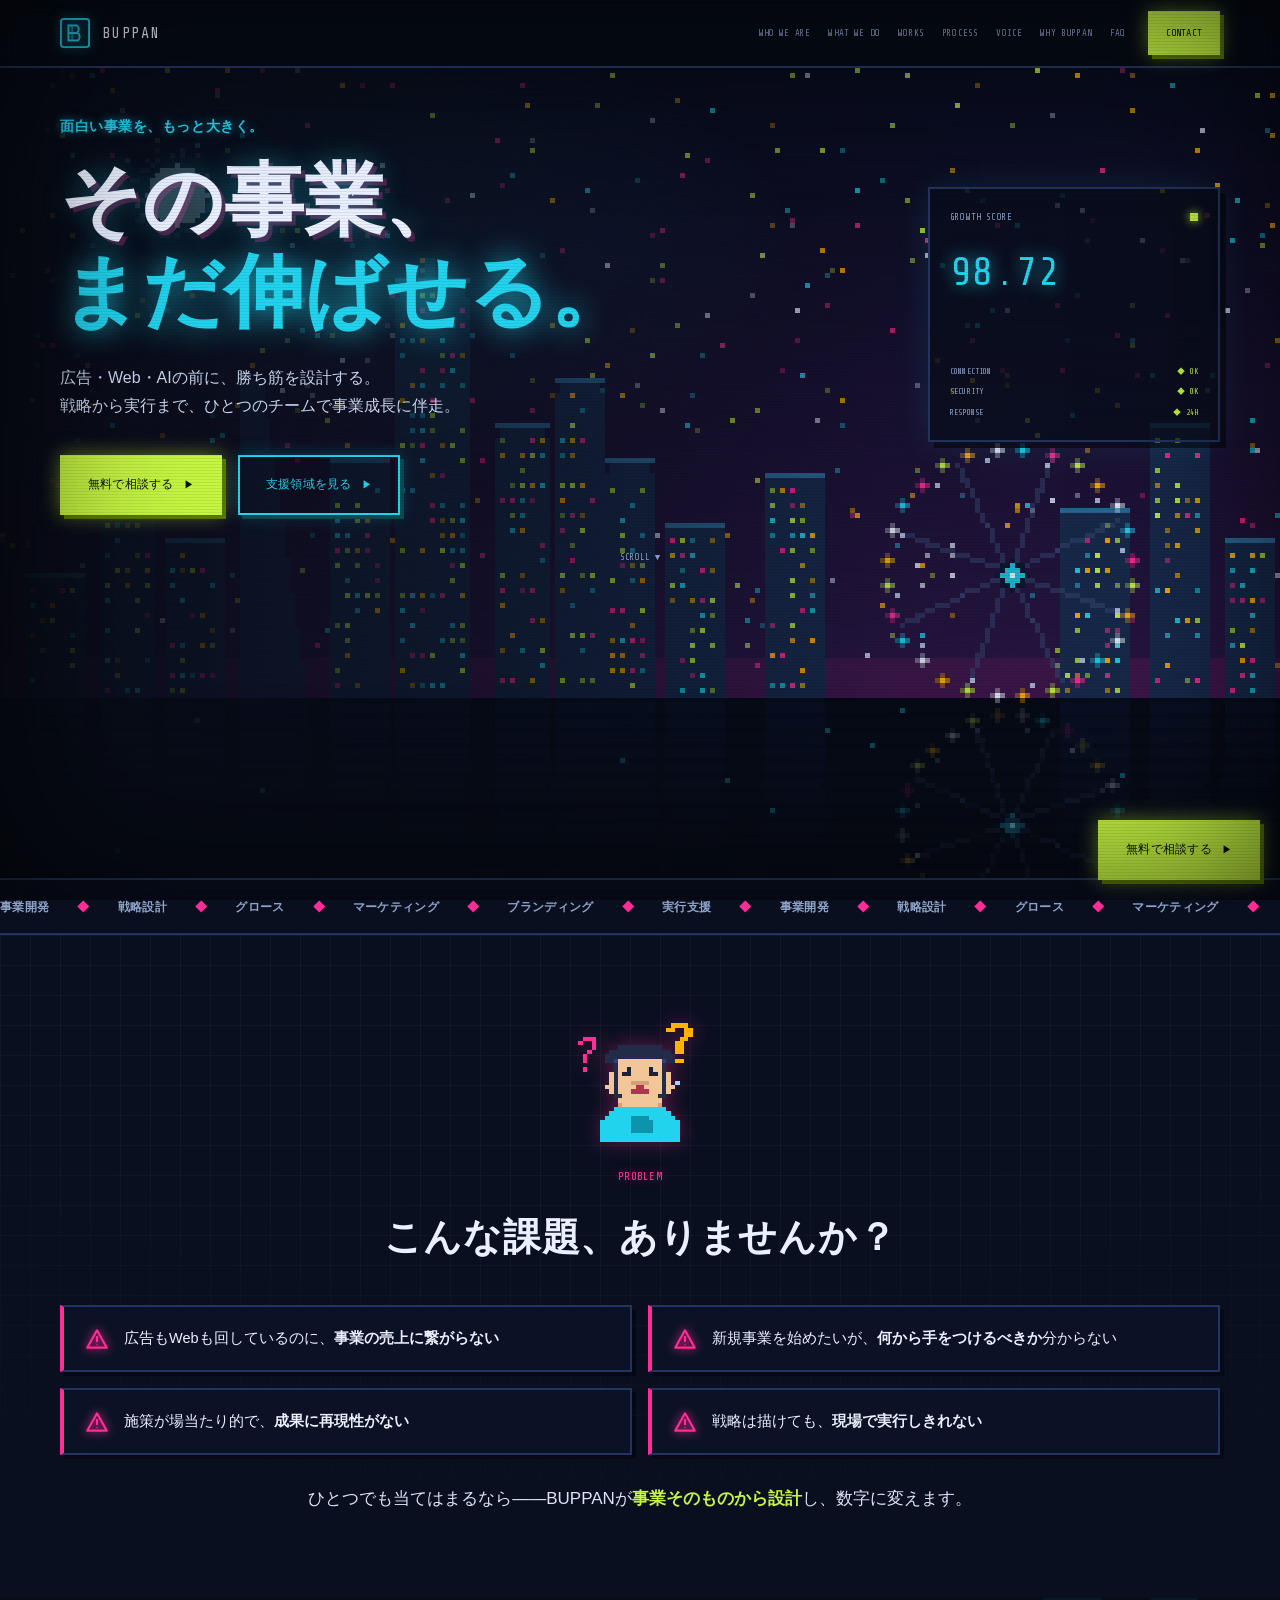
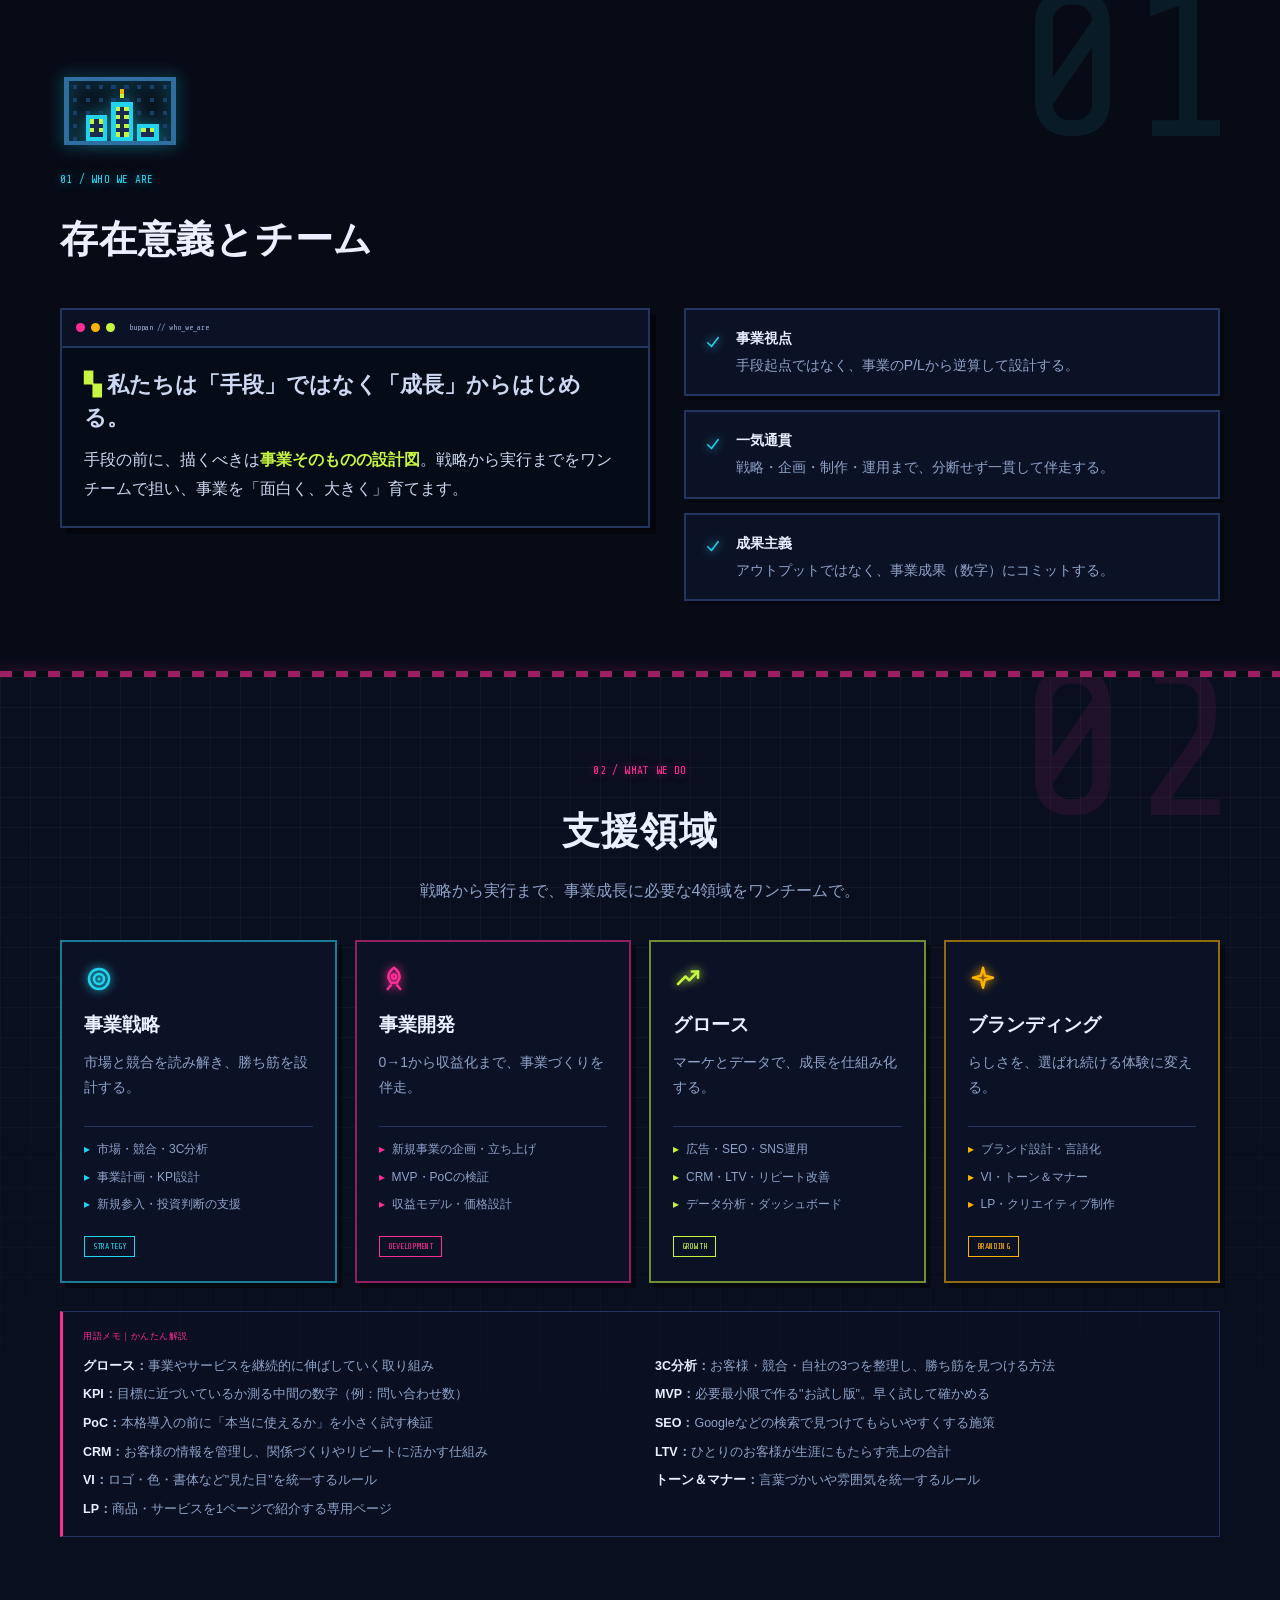
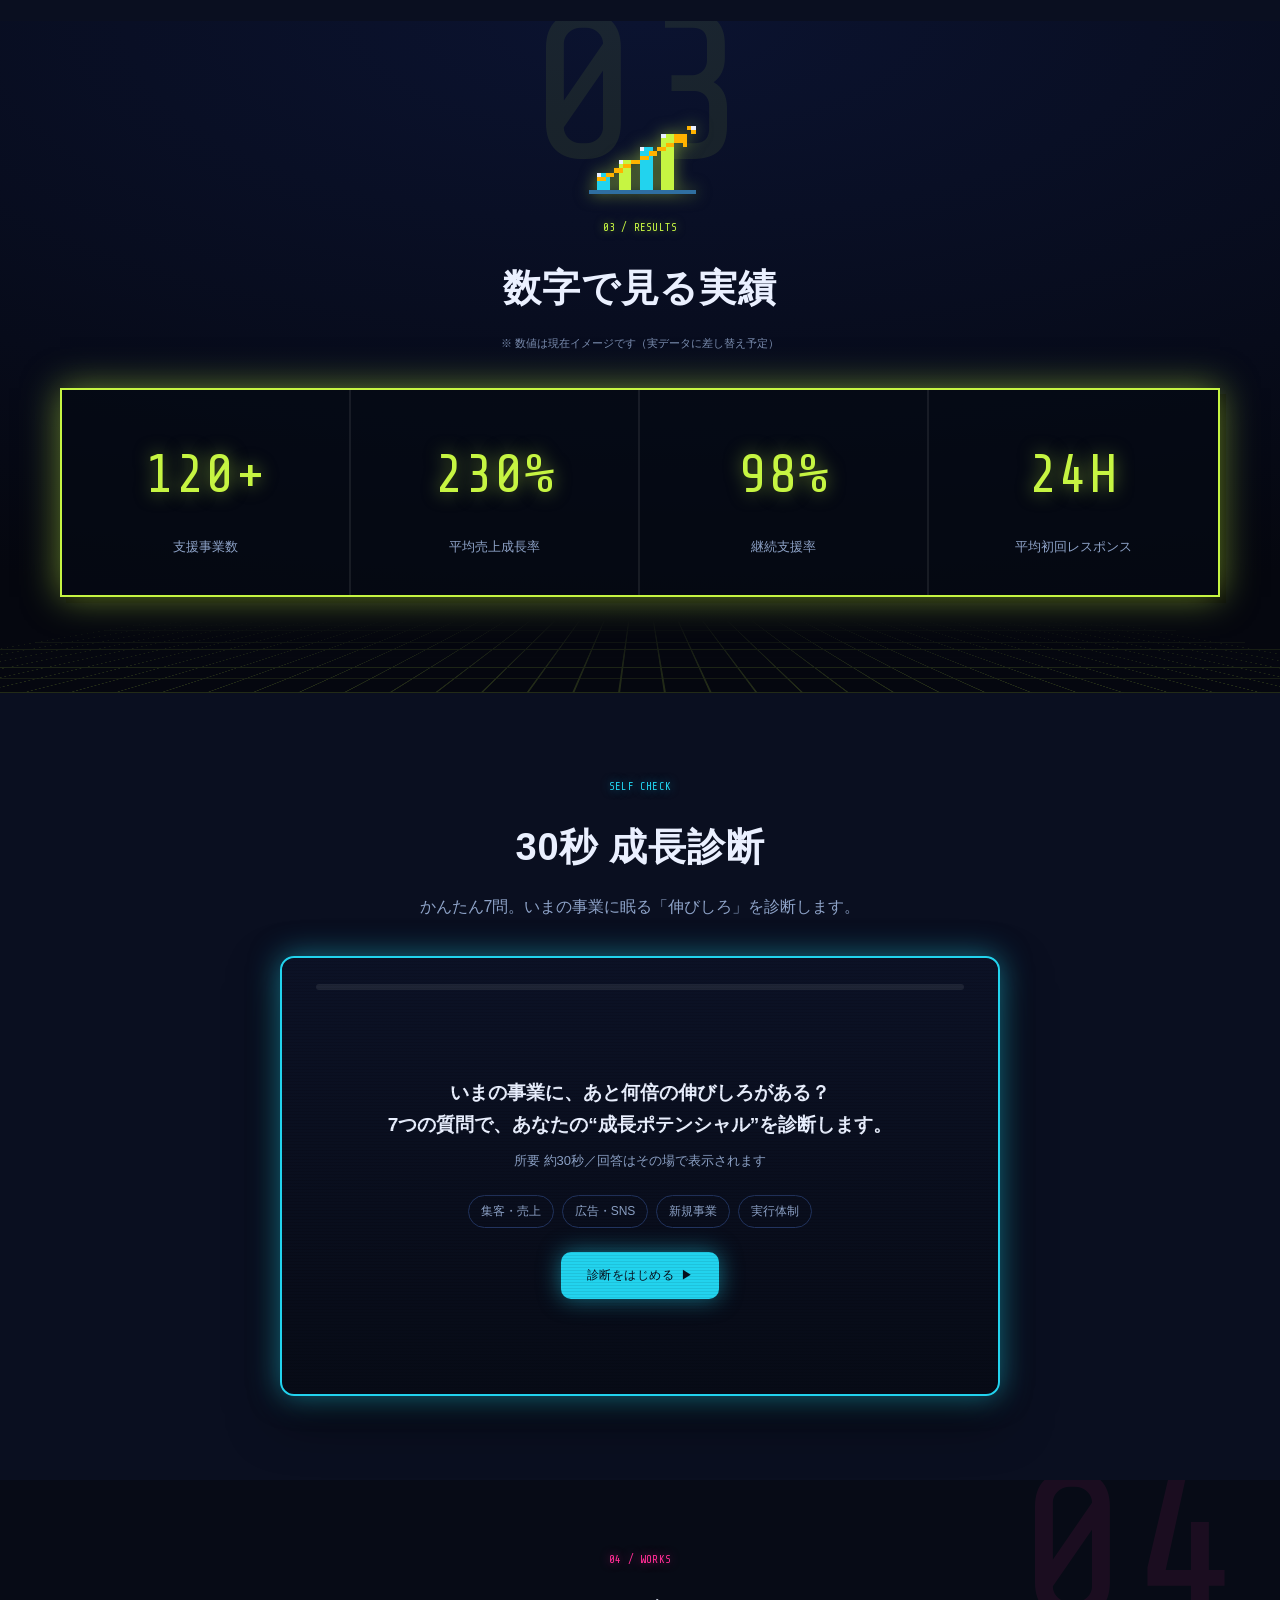
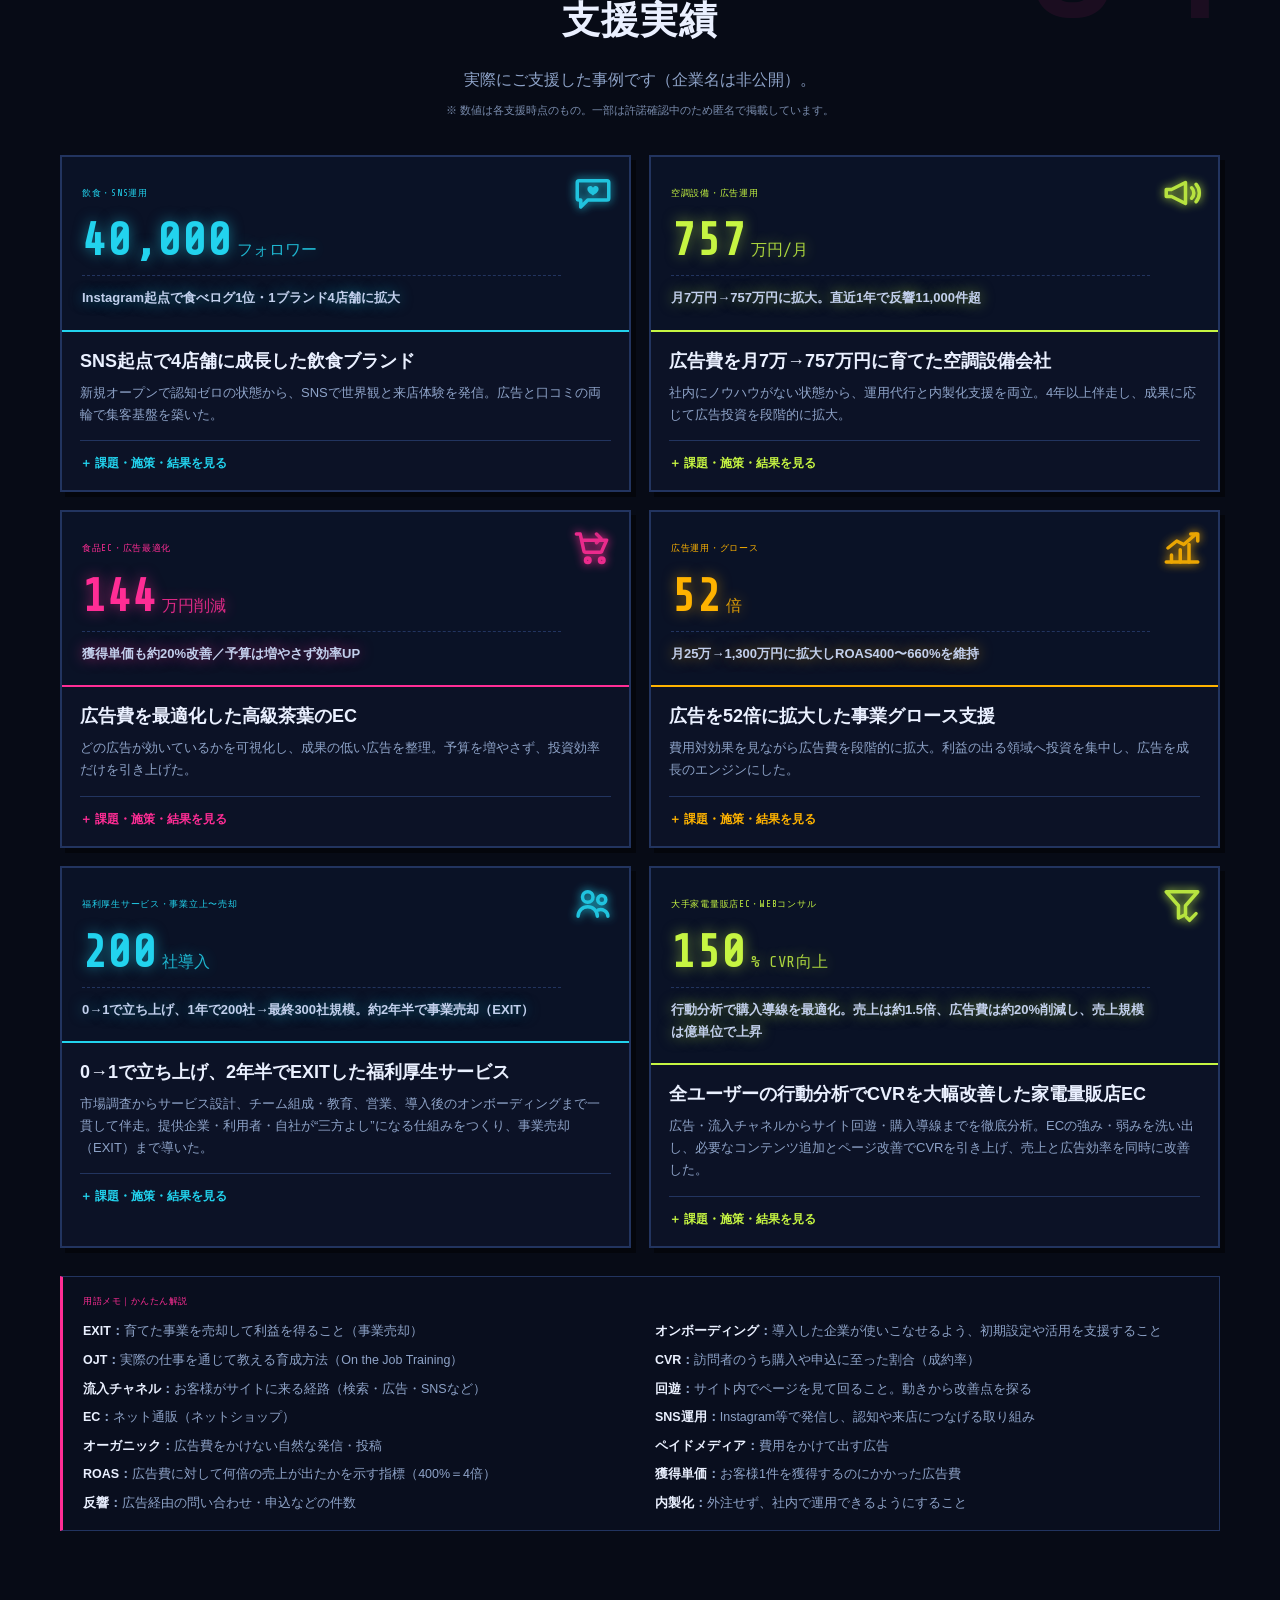
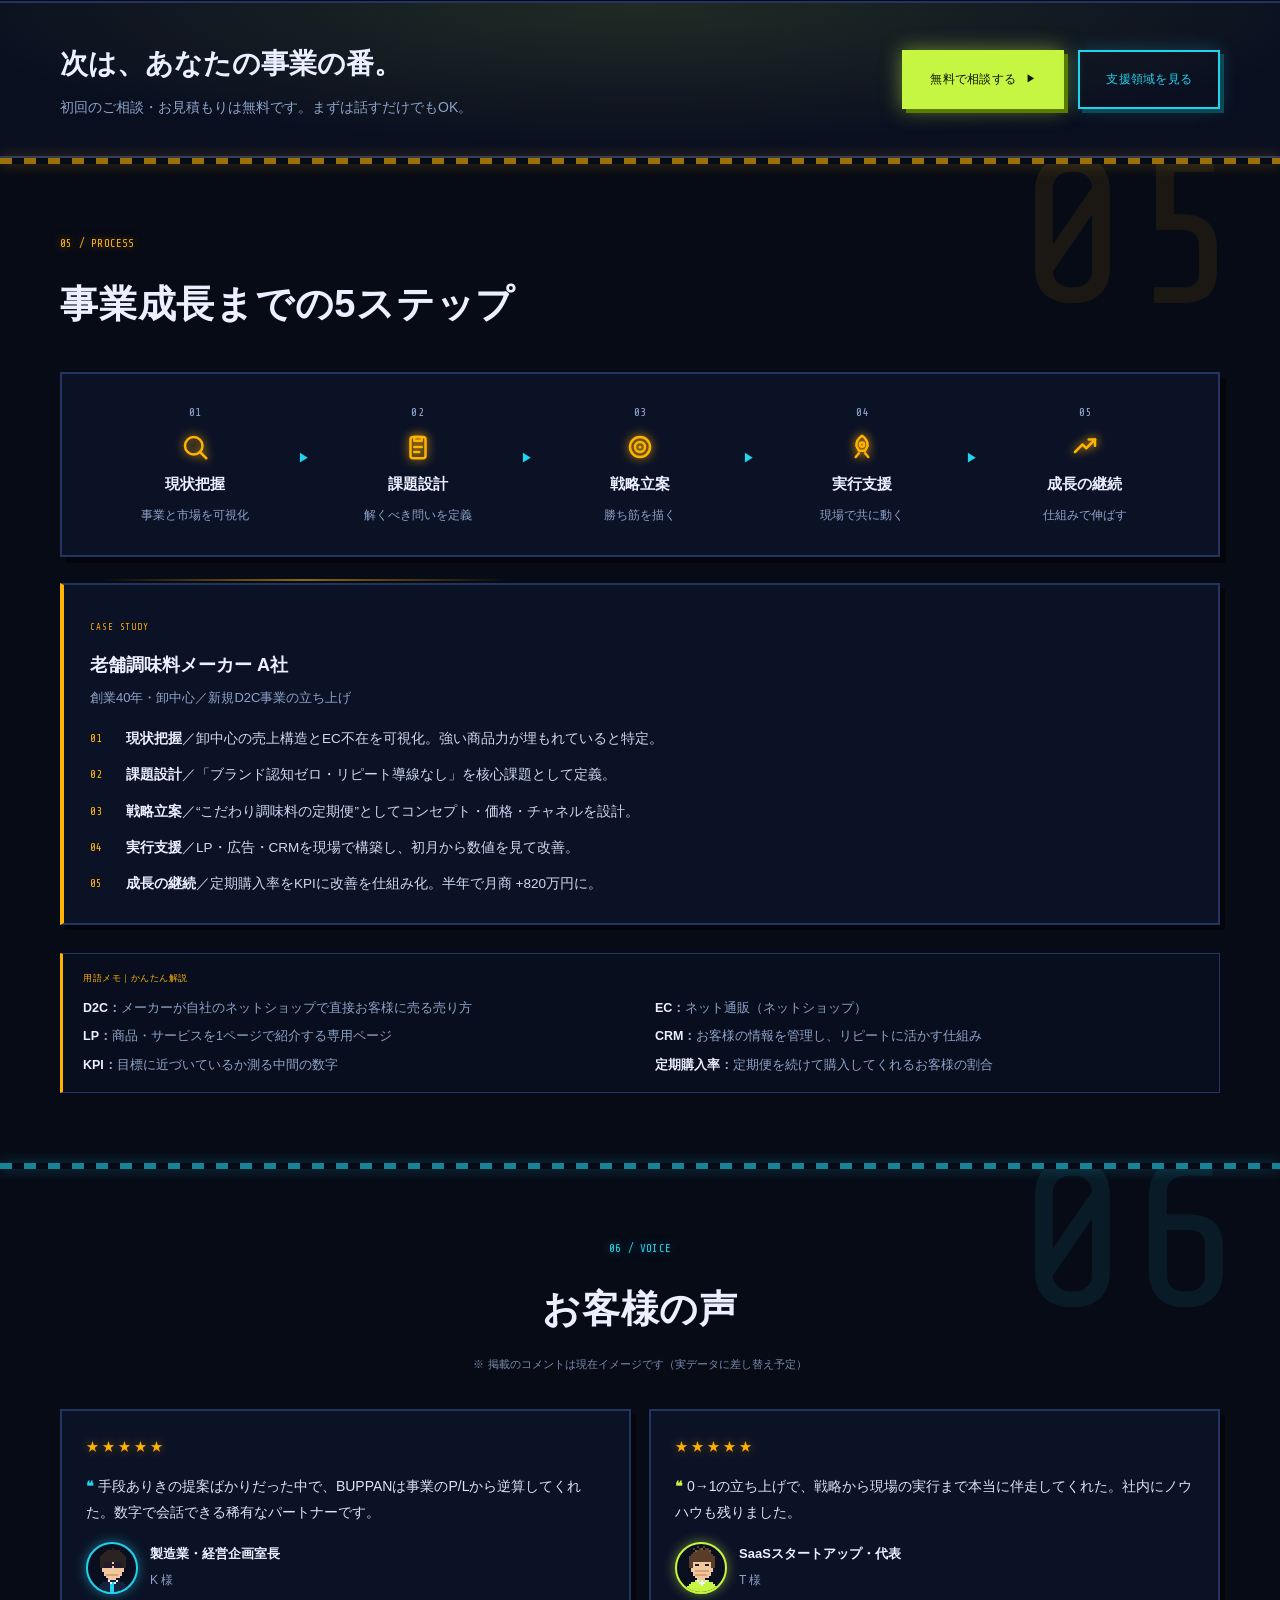
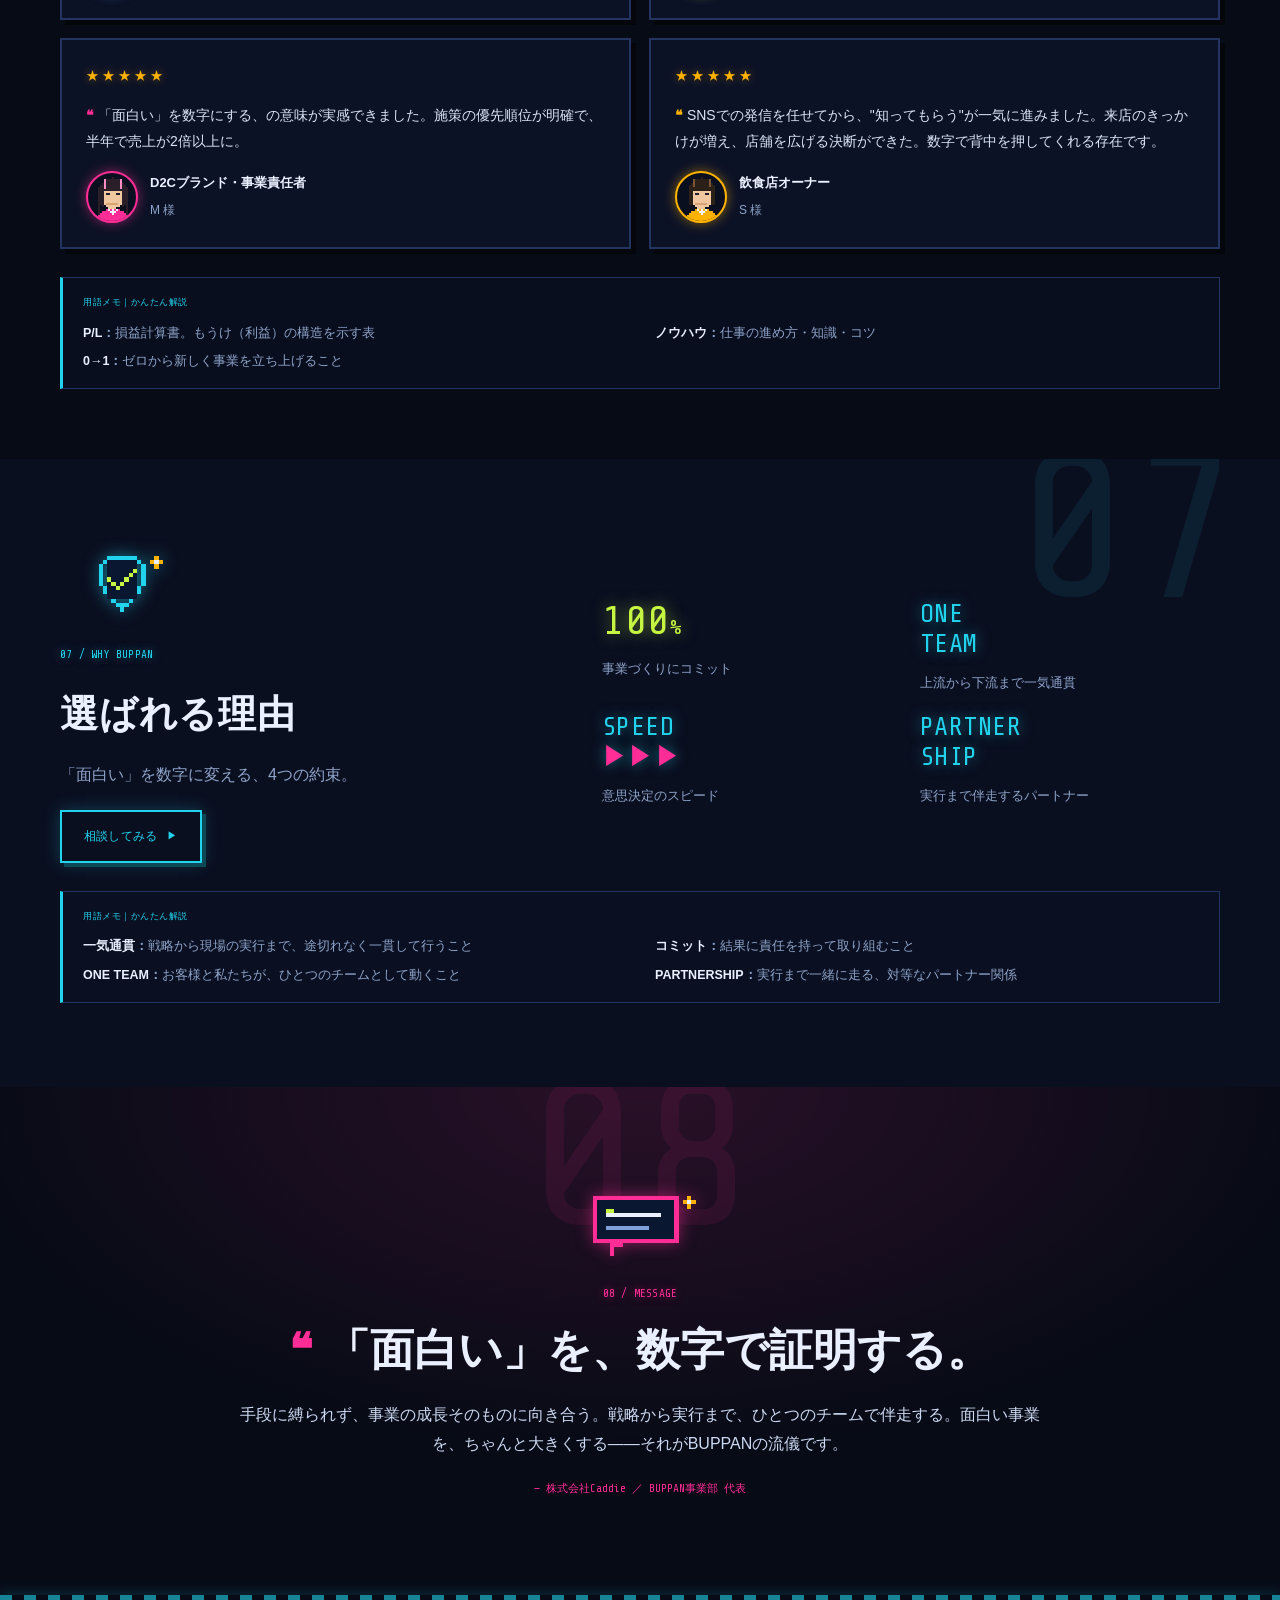
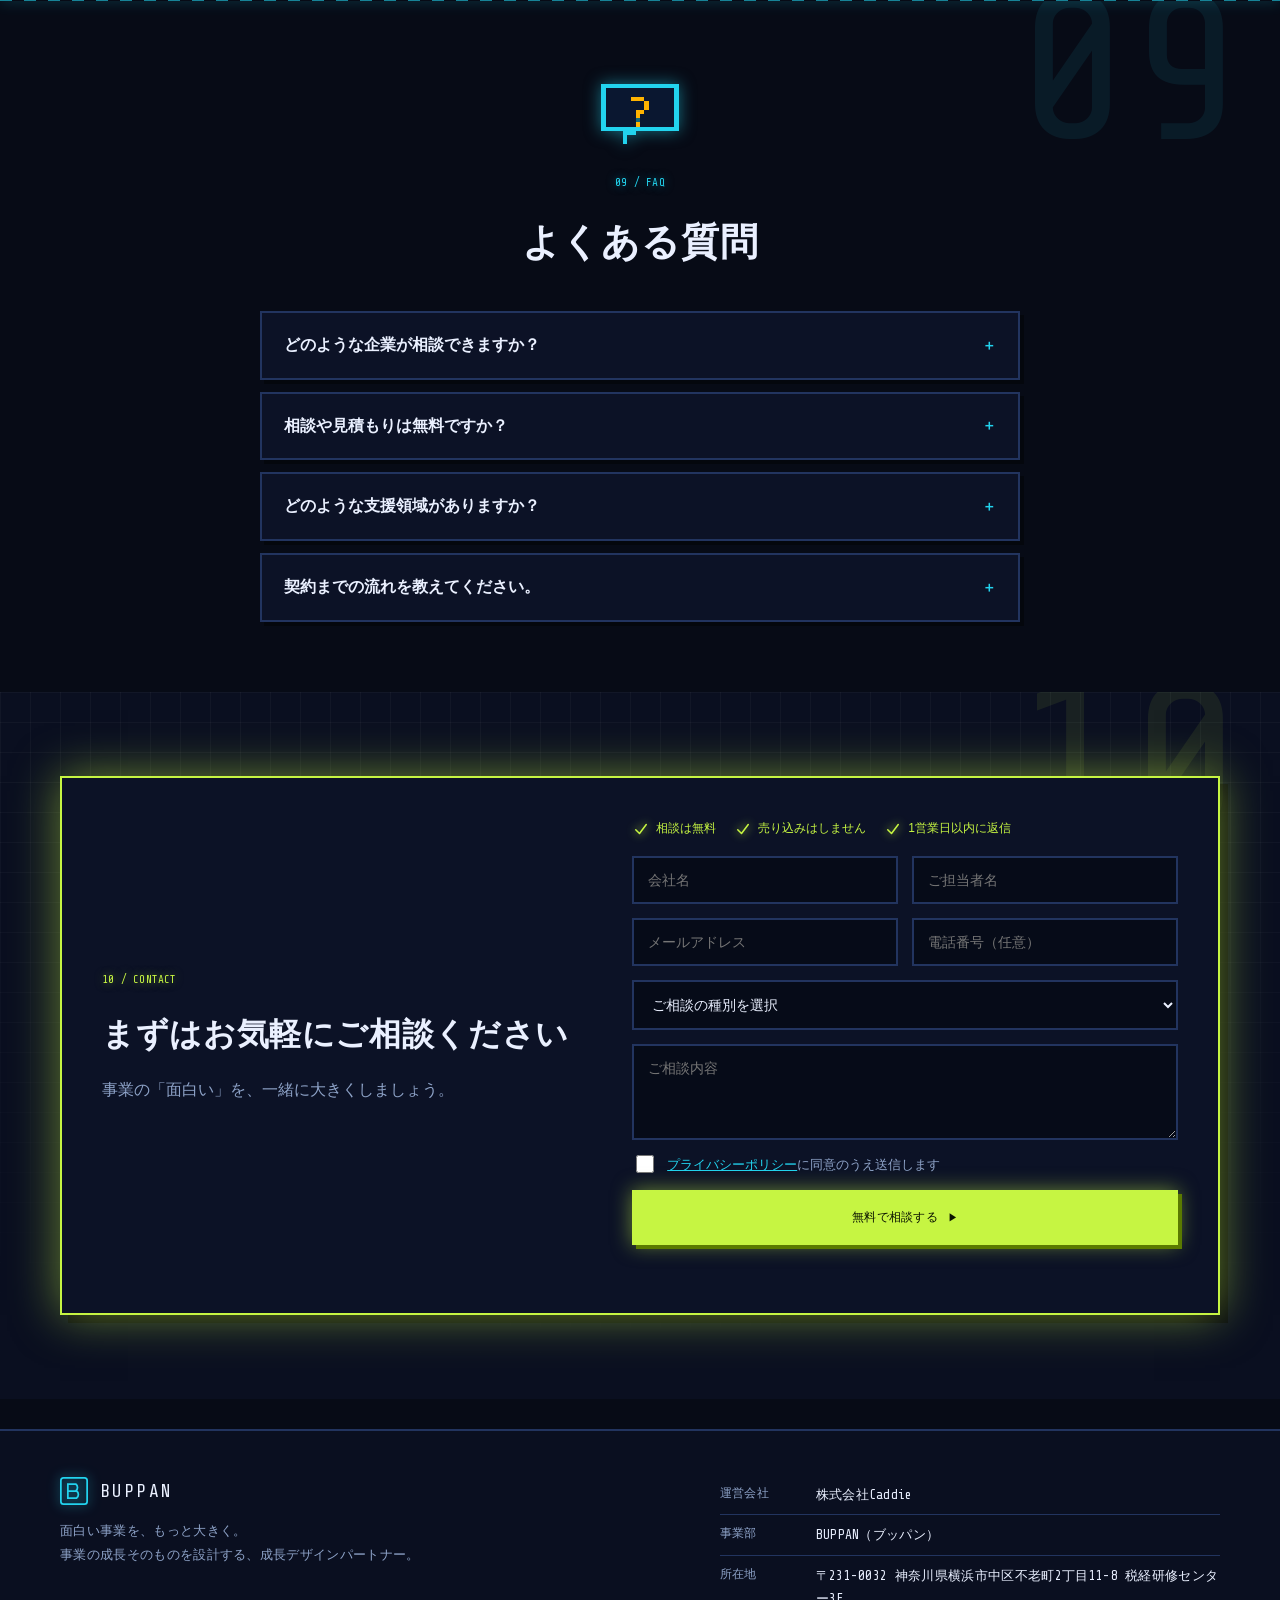
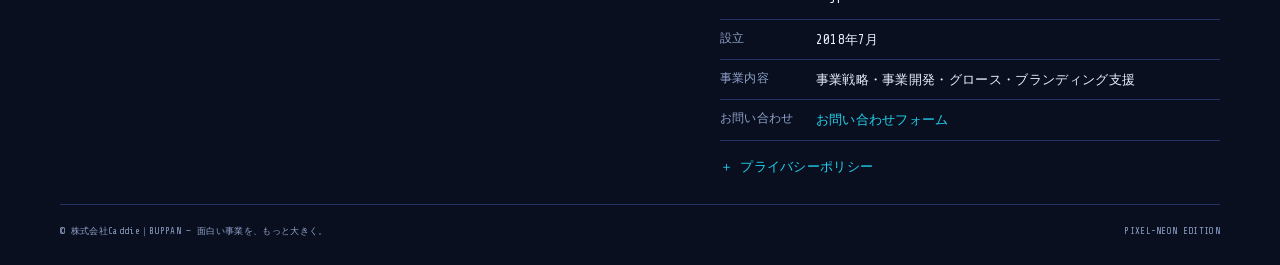
==== commit b6708b03: "支援実績：各カードにピクトグラム追加＋数字/効果の文字抑揚を強化 Co-Authored-By: Claude Opus 4.8 <noreply@anthropic.com>" ====
--- a/index.html
+++ b/index.html
@@ -73,6 +73,13 @@
         <symbol id="il-why" viewBox="0 0 72 48"><path d="M36 4 L52 9 V24 C52 34 45 41 36 44 C27 41 20 34 20 24 V9 Z"/><polyline points="29,24 34,29 44,18"/><path d="M58 8 l1.2 3.2 l3.2 1.2 l-3.2 1.2 l-1.2 3.2 l-1.2 -3.2 l-3.2 -1.2 l3.2 -1.2 z" fill="currentColor" stroke="none"/></symbol>
         <symbol id="il-message" viewBox="0 0 72 48"><path d="M8 8 h48 a4 4 0 0 1 4 4 v18 a4 4 0 0 1 -4 4 H26 l-9 7 v-7 H8 a4 4 0 0 1 -4 -4 V12 a4 4 0 0 1 4 -4 z"/><path d="M14 17 h30 M14 25 h22" stroke-opacity="0.85"/><path d="M64 12 l1.2 3.2 l3.2 1.2 l-3.2 1.2 l-1.2 3.2 l-1.2 -3.2 l-3.2 -1.2 l3.2 -1.2 z" fill="currentColor" stroke="none"/></symbol>
         <symbol id="il-faq" viewBox="0 0 72 48"><path d="M18 8 h36 a4 4 0 0 1 4 4 v18 a4 4 0 0 1 -4 4 H36 l-9 7 v-7 H18 a4 4 0 0 1 -4 -4 V12 a4 4 0 0 1 4 -4 z"/><path d="M30 18 a6 6 0 0 1 11 3 c0 4 -5 4 -5 8"/><circle cx="36" cy="33" r="1" fill="currentColor" stroke="none"/></symbol>
+        <!-- 支援実績カード用ピクトグラム -->
+        <symbol id="ic-w-sns" viewBox="0 0 24 24"><path d="M4 5h16a1 1 0 0 1 1 1v9a1 1 0 0 1-1 1H9l-4 4v-4H4a1 1 0 0 1-1-1V6a1 1 0 0 1 1-1z"/><path d="M12 13.4c-1.4-1-3.2-2.1-3.2-3.7 0-1.9 2.4-2.4 3.2-.7.8-1.7 3.2-1.2 3.2.7 0 1.6-1.8 2.7-3.2 3.7z" fill="currentColor" stroke="none"/></symbol>
+        <symbol id="ic-w-ad" viewBox="0 0 24 24"><path d="M3 10v4h3l8 4V6l-8 4H3z"/><path d="M17.5 9a4.2 4.2 0 0 1 0 6"/><path d="M20 7a7.5 7.5 0 0 1 0 10"/></symbol>
+        <symbol id="ic-w-cart" viewBox="0 0 24 24"><path d="M2.5 4h2.2l2.1 9.6a1 1 0 0 0 1 .8h8.3a1 1 0 0 0 1-.78L19.8 7.5H6"/><circle cx="9" cy="19" r="1.3"/><circle cx="17" cy="19" r="1.3"/><path d="M14 4l2.5 2.5L14 9" stroke-opacity="0.9"/></symbol>
+        <symbol id="ic-w-growth" viewBox="0 0 24 24"><path d="M3 20h18"/><path d="M6 20v-4"/><path d="M11 20v-7"/><path d="M16 20v-10"/><path d="M4 12l5-4 4 2 7-6"/><path d="M17 4h4v4"/></symbol>
+        <symbol id="ic-w-team" viewBox="0 0 24 24"><circle cx="9" cy="8" r="3"/><path d="M3.5 19a5.5 5.5 0 0 1 11 0"/><circle cx="17" cy="9.5" r="2.3"/><path d="M15 15.4c2.4-.7 5.5.7 5.5 3.6"/></symbol>
+        <symbol id="ic-w-funnel" viewBox="0 0 24 24"><path d="M3 5h18l-7 8v5l-4 2v-7z"/><path d="M14.5 19.5l1.8 1.8L20 17.5"/></symbol>
       </defs>
     </svg>
 
@@ -277,7 +284,7 @@
           </div>
           <div class="grid grid-2">
             <article class="work reveal" data-accent="cyan">
-              <div class="work__thumb"><span class="work__cat">飲食・SNS運用</span><div class="work__metric">40,000<small>フォロワー</small><span>Instagram起点で食べログ1位・1ブランド4店舗に拡大</span></div></div>
+              <div class="work__thumb"><svg class="ic work__ico" aria-hidden="true"><use href="#ic-w-sns"/></svg><span class="work__cat">飲食・SNS運用</span><div class="work__metric">40,000<small>フォロワー</small><span>Instagram起点で食べログ1位・1ブランド4店舗に拡大</span></div></div>
               <div class="work__body">
                 <h3>SNS起点で4店舗に成長した飲食ブランド</h3>
                 <p>新規オープンで認知ゼロの状態から、SNSで世界観と来店体験を発信。広告と口コミの両輪で集客基盤を築いた。</p>
@@ -290,7 +297,7 @@
               </div>
             </article>
             <article class="work reveal" data-accent="lime">
-              <div class="work__thumb"><span class="work__cat">空調設備・広告運用</span><div class="work__metric">757<small>万円/月</small><span>月7万円→757万円に拡大。直近1年で反響11,000件超</span></div></div>
+              <div class="work__thumb"><svg class="ic work__ico" aria-hidden="true"><use href="#ic-w-ad"/></svg><span class="work__cat">空調設備・広告運用</span><div class="work__metric">757<small>万円/月</small><span>月7万円→757万円に拡大。直近1年で反響11,000件超</span></div></div>
               <div class="work__body">
                 <h3>広告費を月7万→757万円に育てた空調設備会社</h3>
                 <p>社内にノウハウがない状態から、運用代行と内製化支援を両立。4年以上伴走し、成果に応じて広告投資を段階的に拡大。</p>
@@ -303,7 +310,7 @@
               </div>
             </article>
             <article class="work reveal" data-accent="pink">
-              <div class="work__thumb"><span class="work__cat">食品EC・広告最適化</span><div class="work__metric">144<small>万円削減</small><span>獲得単価も約20%改善／予算は増やさず効率UP</span></div></div>
+              <div class="work__thumb"><svg class="ic work__ico" aria-hidden="true"><use href="#ic-w-cart"/></svg><span class="work__cat">食品EC・広告最適化</span><div class="work__metric">144<small>万円削減</small><span>獲得単価も約20%改善／予算は増やさず効率UP</span></div></div>
               <div class="work__body">
                 <h3>広告費を最適化した高級茶葉のEC</h3>
                 <p>どの広告が効いているかを可視化し、成果の低い広告を整理。予算を増やさず、投資効率だけを引き上げた。</p>
@@ -316,7 +323,7 @@
               </div>
             </article>
             <article class="work reveal" data-accent="amber">
-              <div class="work__thumb"><span class="work__cat">広告運用・グロース</span><div class="work__metric">52<small>倍</small><span>月25万→1,300万円に拡大しROAS400〜660%を維持</span></div></div>
+              <div class="work__thumb"><svg class="ic work__ico" aria-hidden="true"><use href="#ic-w-growth"/></svg><span class="work__cat">広告運用・グロース</span><div class="work__metric">52<small>倍</small><span>月25万→1,300万円に拡大しROAS400〜660%を維持</span></div></div>
               <div class="work__body">
                 <h3>広告を52倍に拡大した事業グロース支援</h3>
                 <p>費用対効果を見ながら広告費を段階的に拡大。利益の出る領域へ投資を集中し、広告を成長のエンジンにした。</p>
@@ -329,7 +336,7 @@
               </div>
             </article>
             <article class="work reveal" data-accent="cyan">
-              <div class="work__thumb"><span class="work__cat">福利厚生サービス・事業立上〜売却</span><div class="work__metric">200<small>社導入</small><span>0→1で立ち上げ、1年で200社→最終300社規模。約2年半で事業売却（EXIT）</span></div></div>
+              <div class="work__thumb"><svg class="ic work__ico" aria-hidden="true"><use href="#ic-w-team"/></svg><span class="work__cat">福利厚生サービス・事業立上〜売却</span><div class="work__metric">200<small>社導入</small><span>0→1で立ち上げ、1年で200社→最終300社規模。約2年半で事業売却（EXIT）</span></div></div>
               <div class="work__body">
                 <h3>0→1で立ち上げ、2年半でEXITした福利厚生サービス</h3>
                 <p>市場調査からサービス設計、チーム組成・教育、営業、導入後のオンボーディングまで一貫して伴走。提供企業・利用者・自社が“三方よし”になる仕組みをつくり、事業売却（EXIT）まで導いた。</p>
@@ -342,7 +349,7 @@
               </div>
             </article>
             <article class="work reveal" data-accent="lime">
-              <div class="work__thumb"><span class="work__cat">大手家電量販店EC・WEBコンサル</span><div class="work__metric">150<small>% CVR向上</small><span>行動分析で購入導線を最適化。売上は約1.5倍、広告費は約20%削減し、売上規模は億単位で上昇</span></div></div>
+              <div class="work__thumb"><svg class="ic work__ico" aria-hidden="true"><use href="#ic-w-funnel"/></svg><span class="work__cat">大手家電量販店EC・WEBコンサル</span><div class="work__metric">150<small>% CVR向上</small><span>行動分析で購入導線を最適化。売上は約1.5倍、広告費は約20%削減し、売上規模は億単位で上昇</span></div></div>
               <div class="work__body">
                 <h3>全ユーザーの行動分析でCVRを大幅改善した家電量販店EC</h3>
                 <p>広告・流入チャネルからサイト回遊・購入導線までを徹底分析。ECの強み・弱みを洗い出し、必要なコンテンツ追加とページ改善でCVRを引き上げ、売上と広告効率を同時に改善した。</p>
--- a/style.css
+++ b/style.css
@@ -616,3 +616,14 @@
   .diag { min-height: 460px; padding: 22px 16px 26px; }
   .diag-opt { font-size: 14px; padding: 12px 13px; }
 }
+
+/* ===== 支援実績カード：ピクトグラム＋文字の抑揚 ===== */
+.work__thumb { position: relative; }
+.work__ico { position: absolute; top: 15px; right: 15px; width: 42px; height: 42px; color: var(--acc); opacity: .92; }
+.work__cat { font-size: 9px; }
+.work__metric { font-size: clamp(36px, 6.4vw, 46px); font-weight: 700; line-height: 1; margin-top: 12px; padding-right: 48px; }
+.work__metric small { font-size: 16px; font-weight: 400; margin-left: 5px; opacity: .85; }
+.work__metric span { font-size: 13px; color: #c2cfec; line-height: 1.7; margin-top: 12px; padding-top: 11px; border-top: 1px dashed var(--line); }
+.work__body h3 { font-size: 18px; line-height: 1.45; }
+.work__body p { font-size: 13px; line-height: 1.7; }
+@media (max-width: 520px) { .work__metric { font-size: 38px; padding-right: 44px; } .work__ico { width: 36px; height: 36px; } }
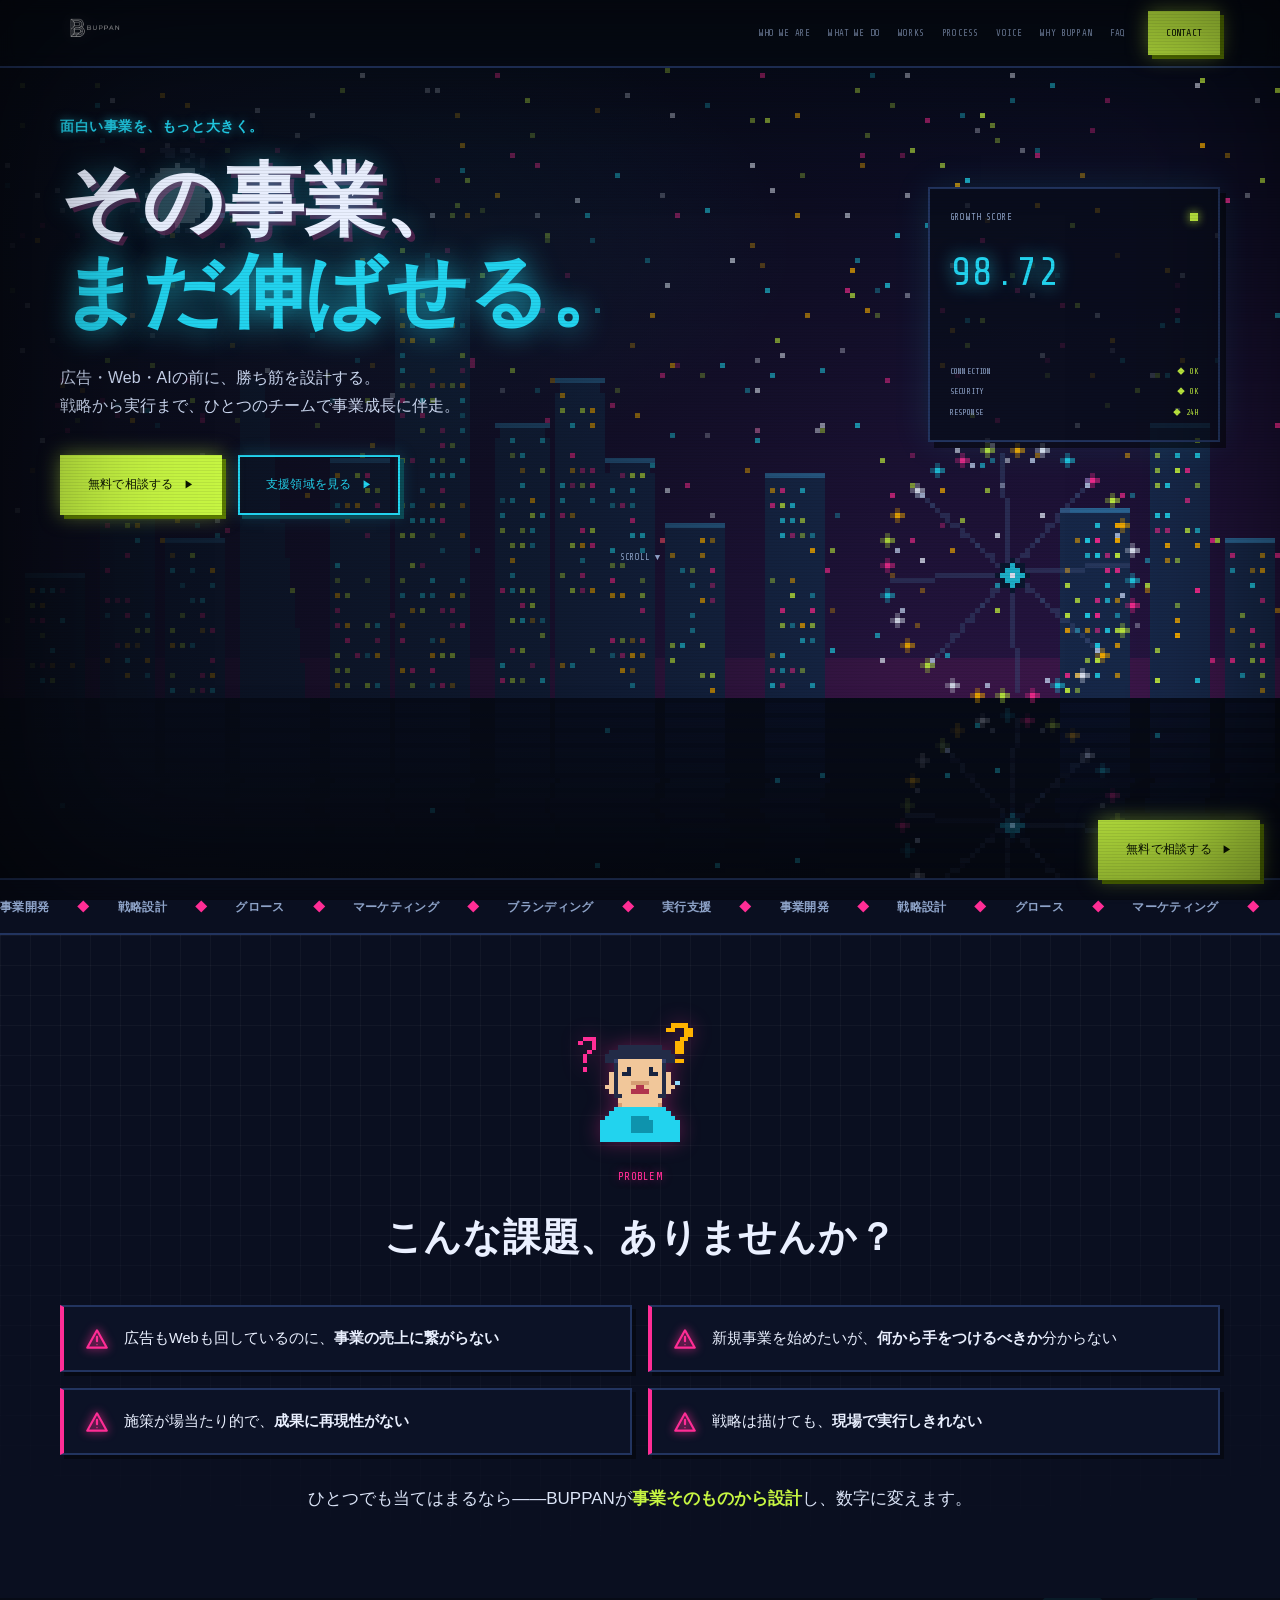
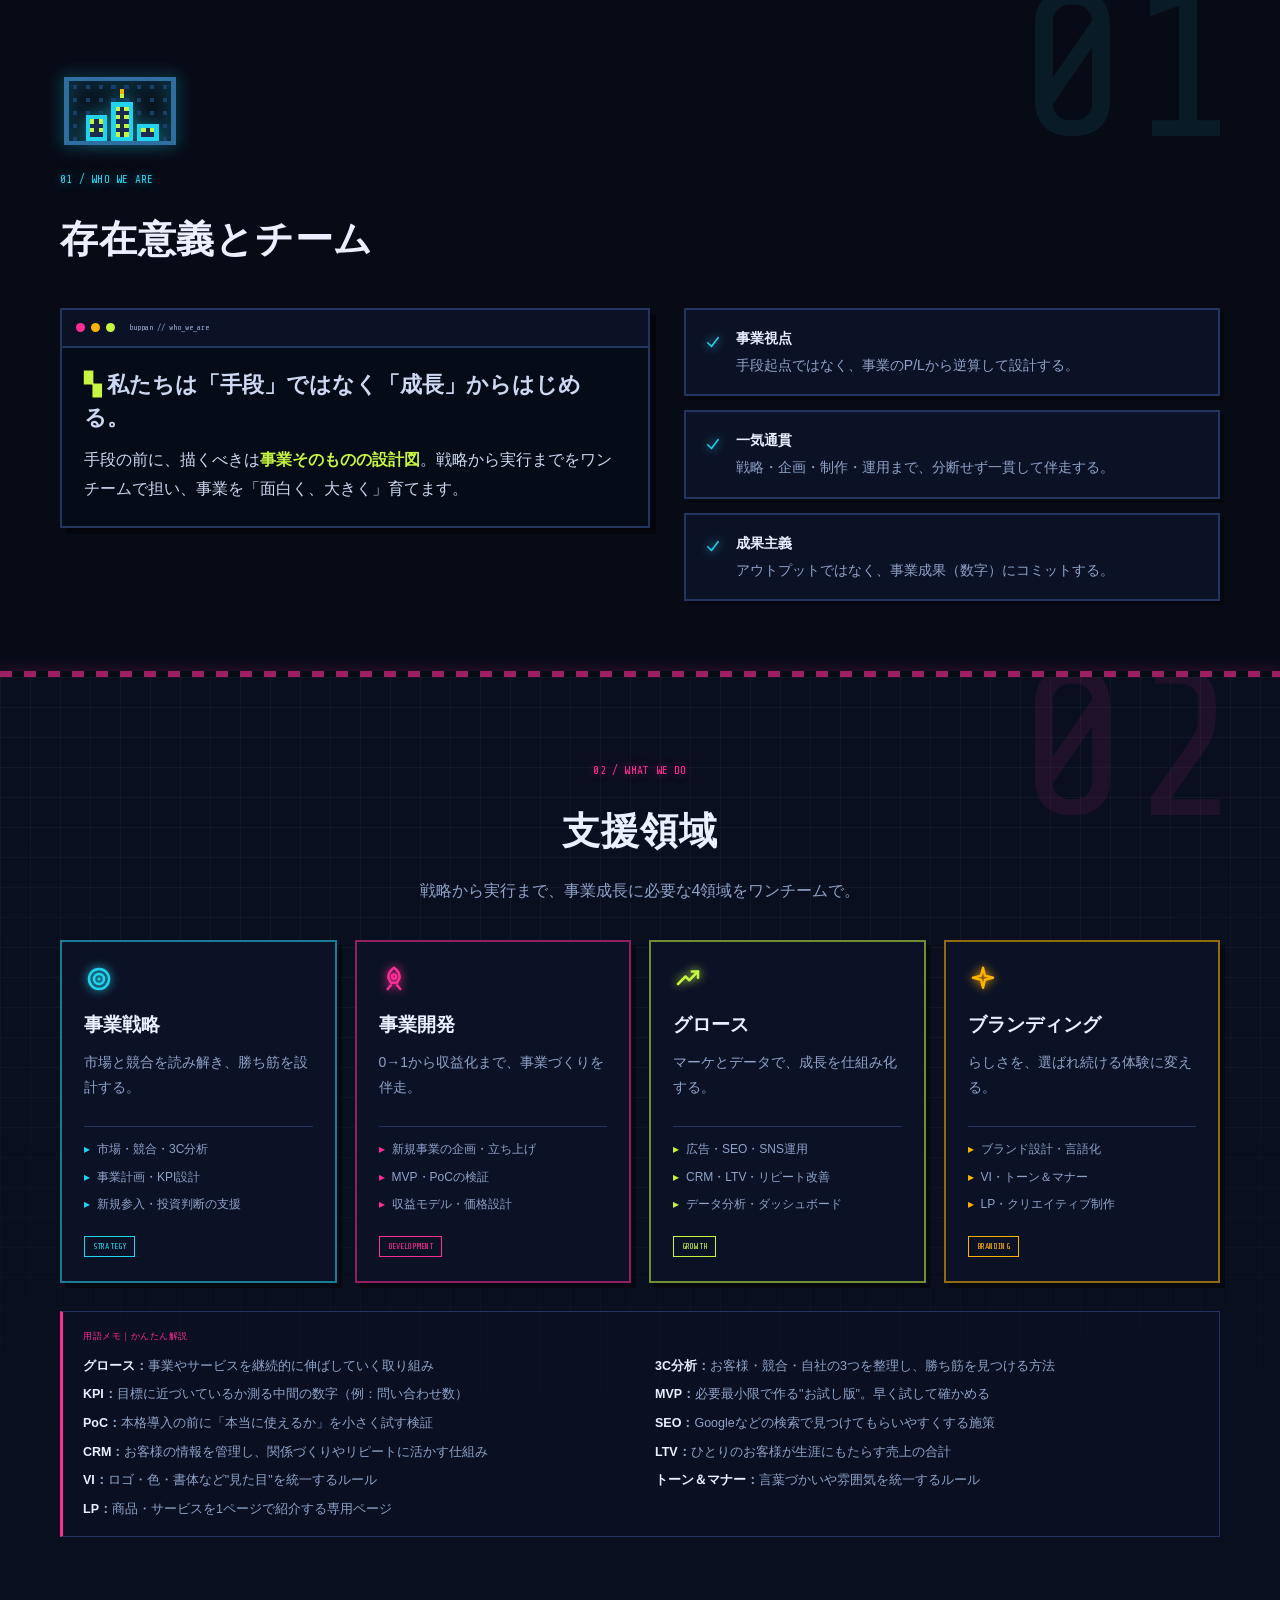
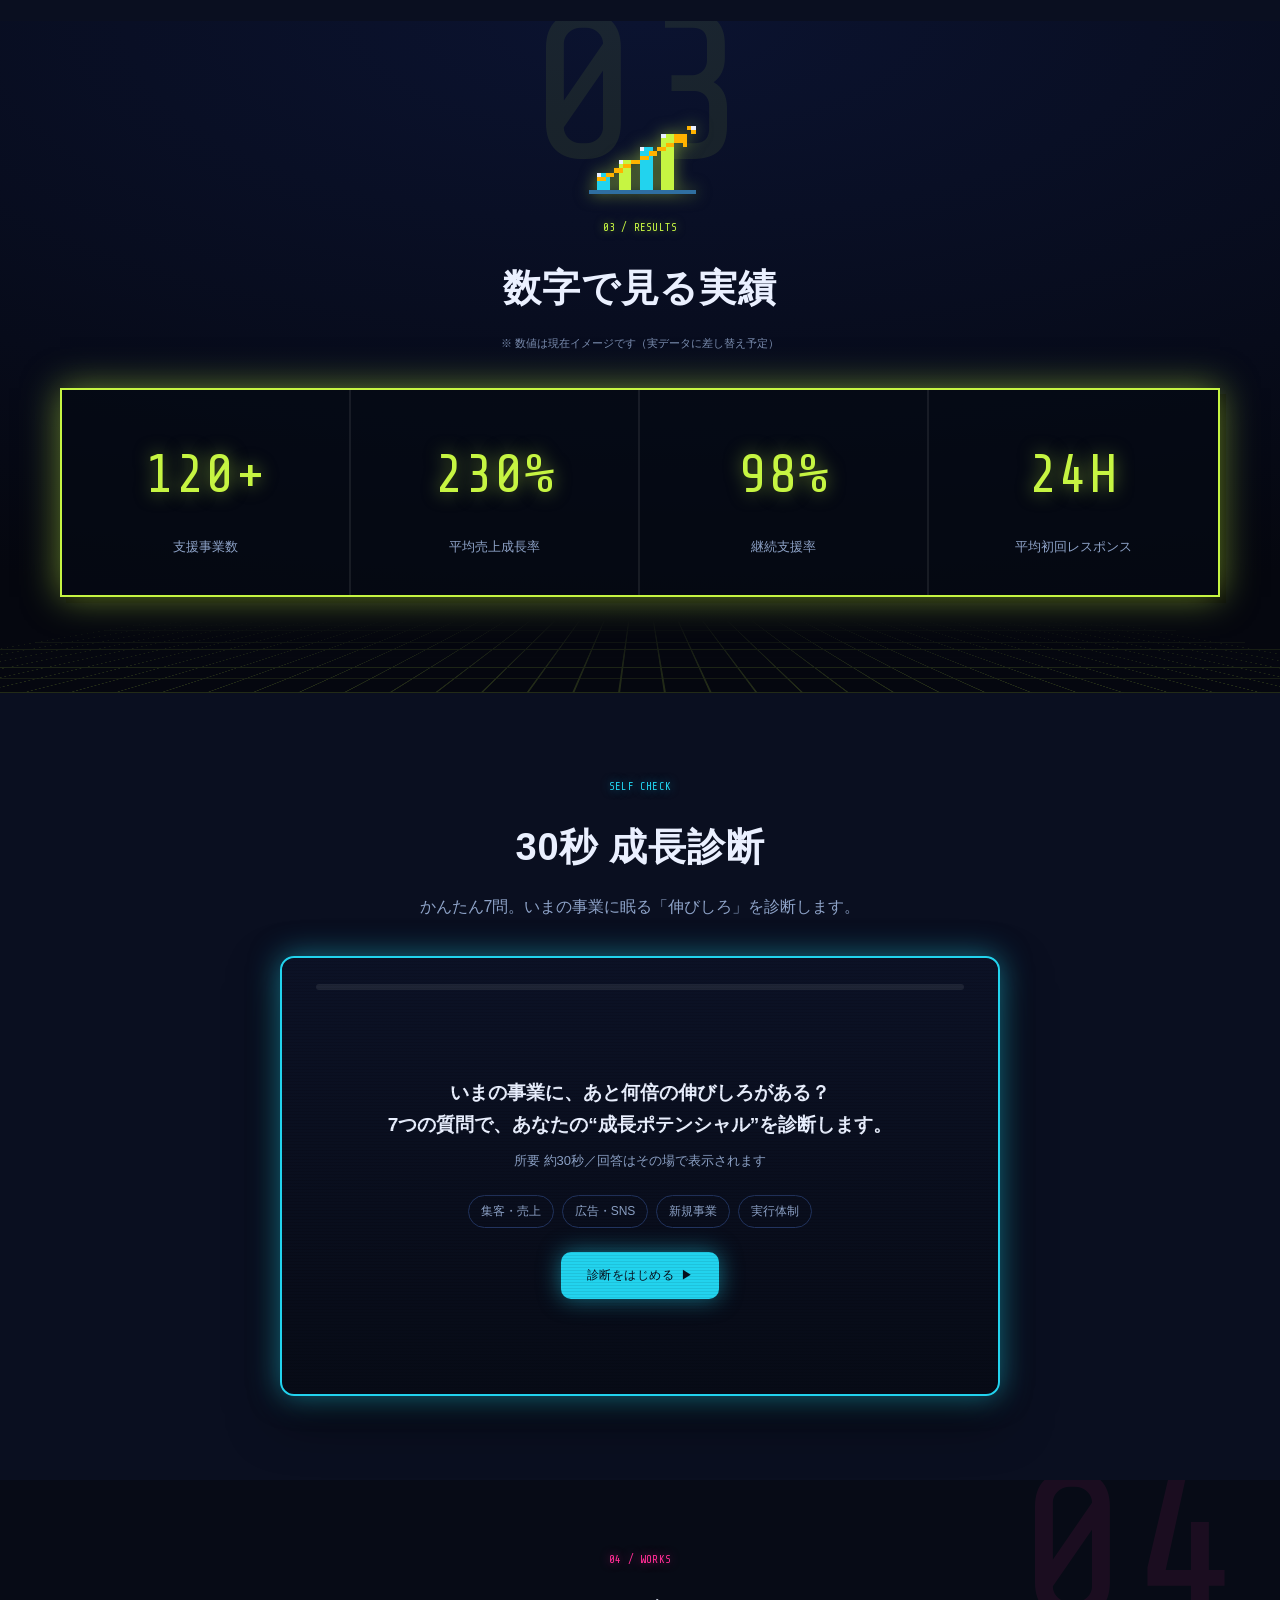
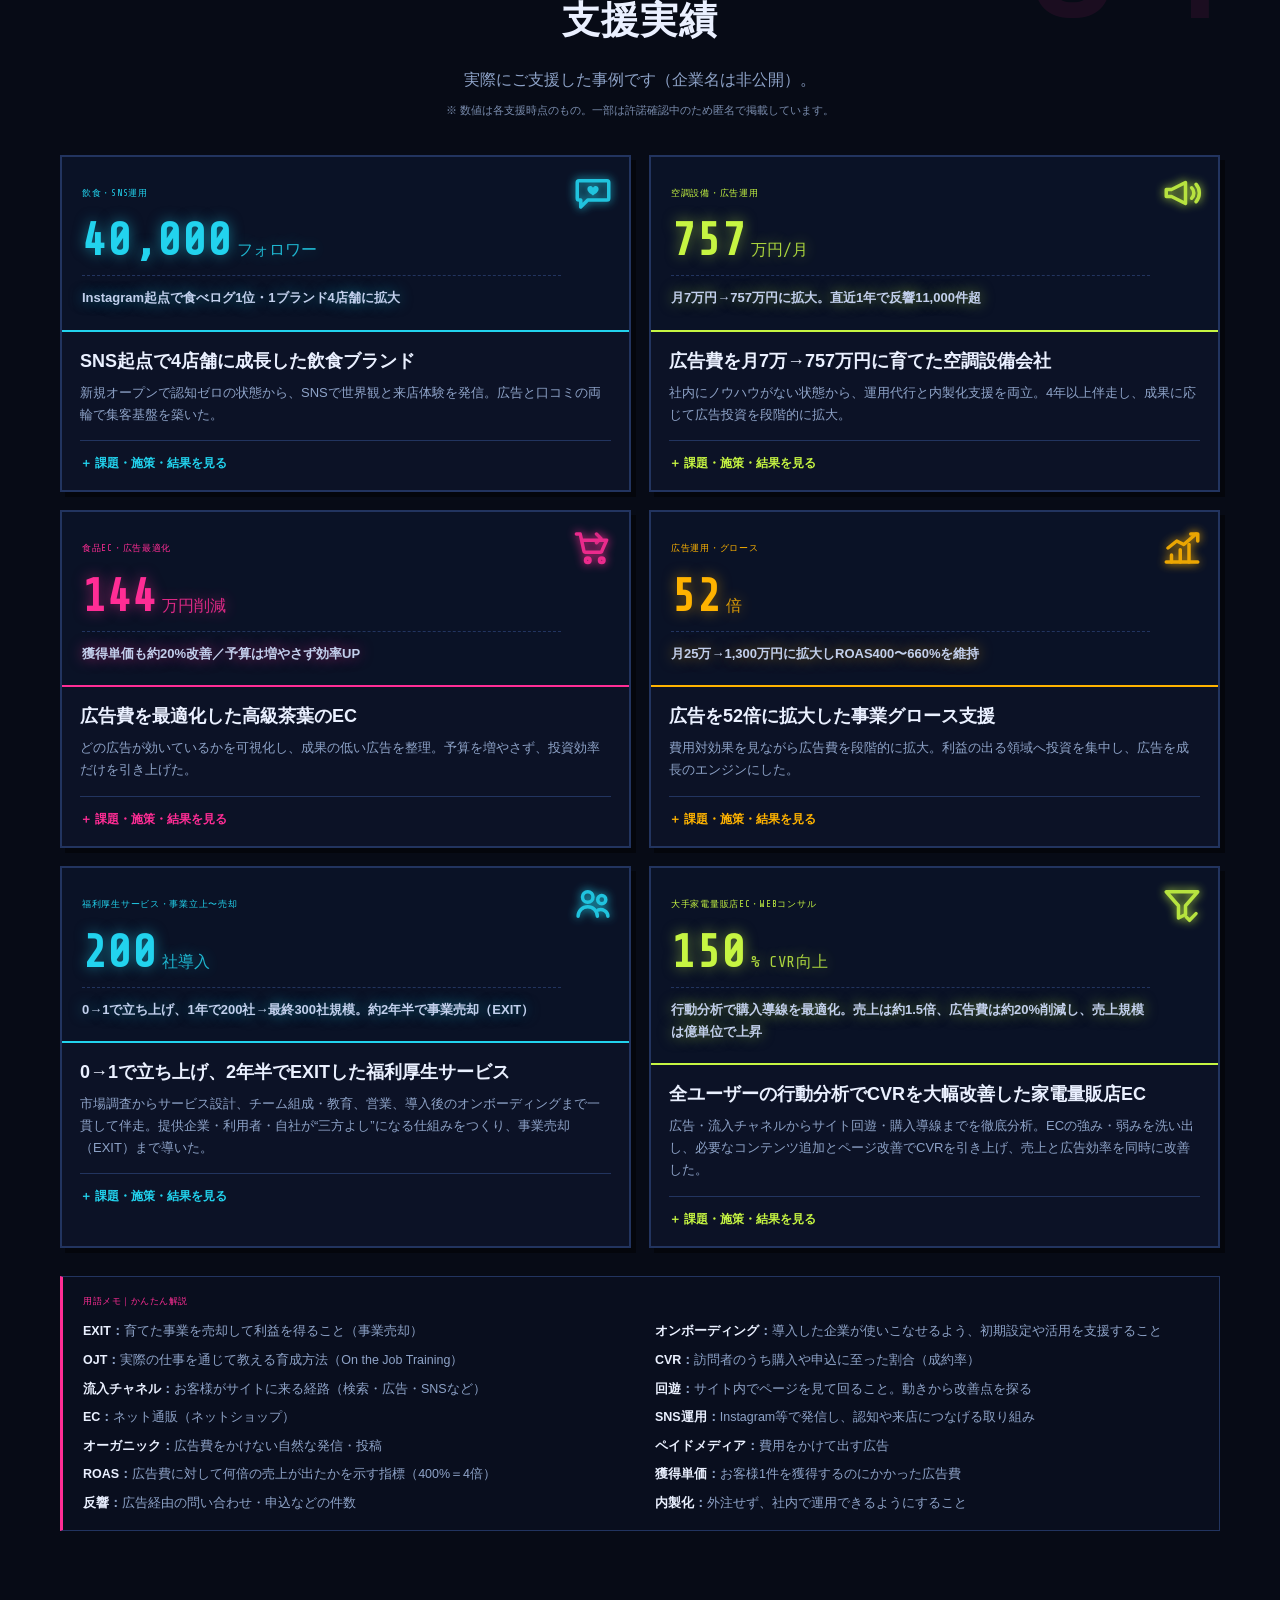
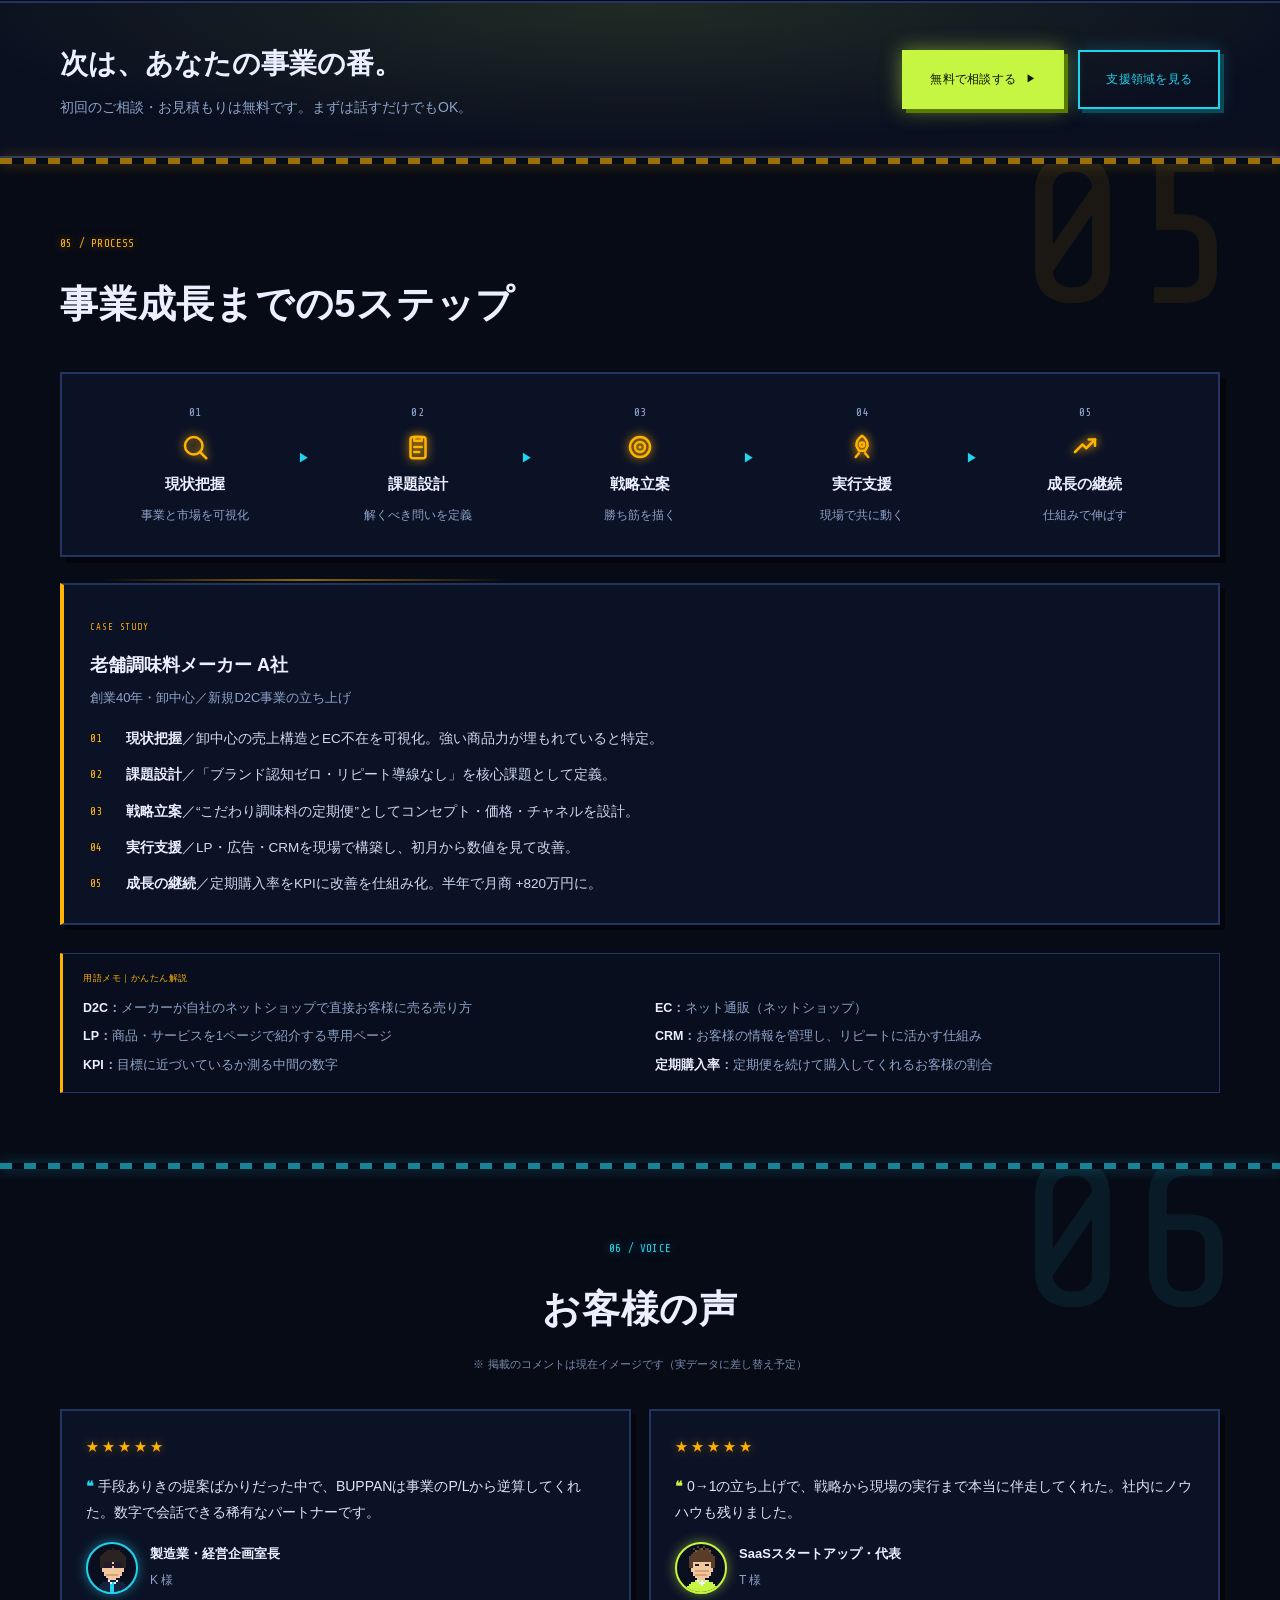
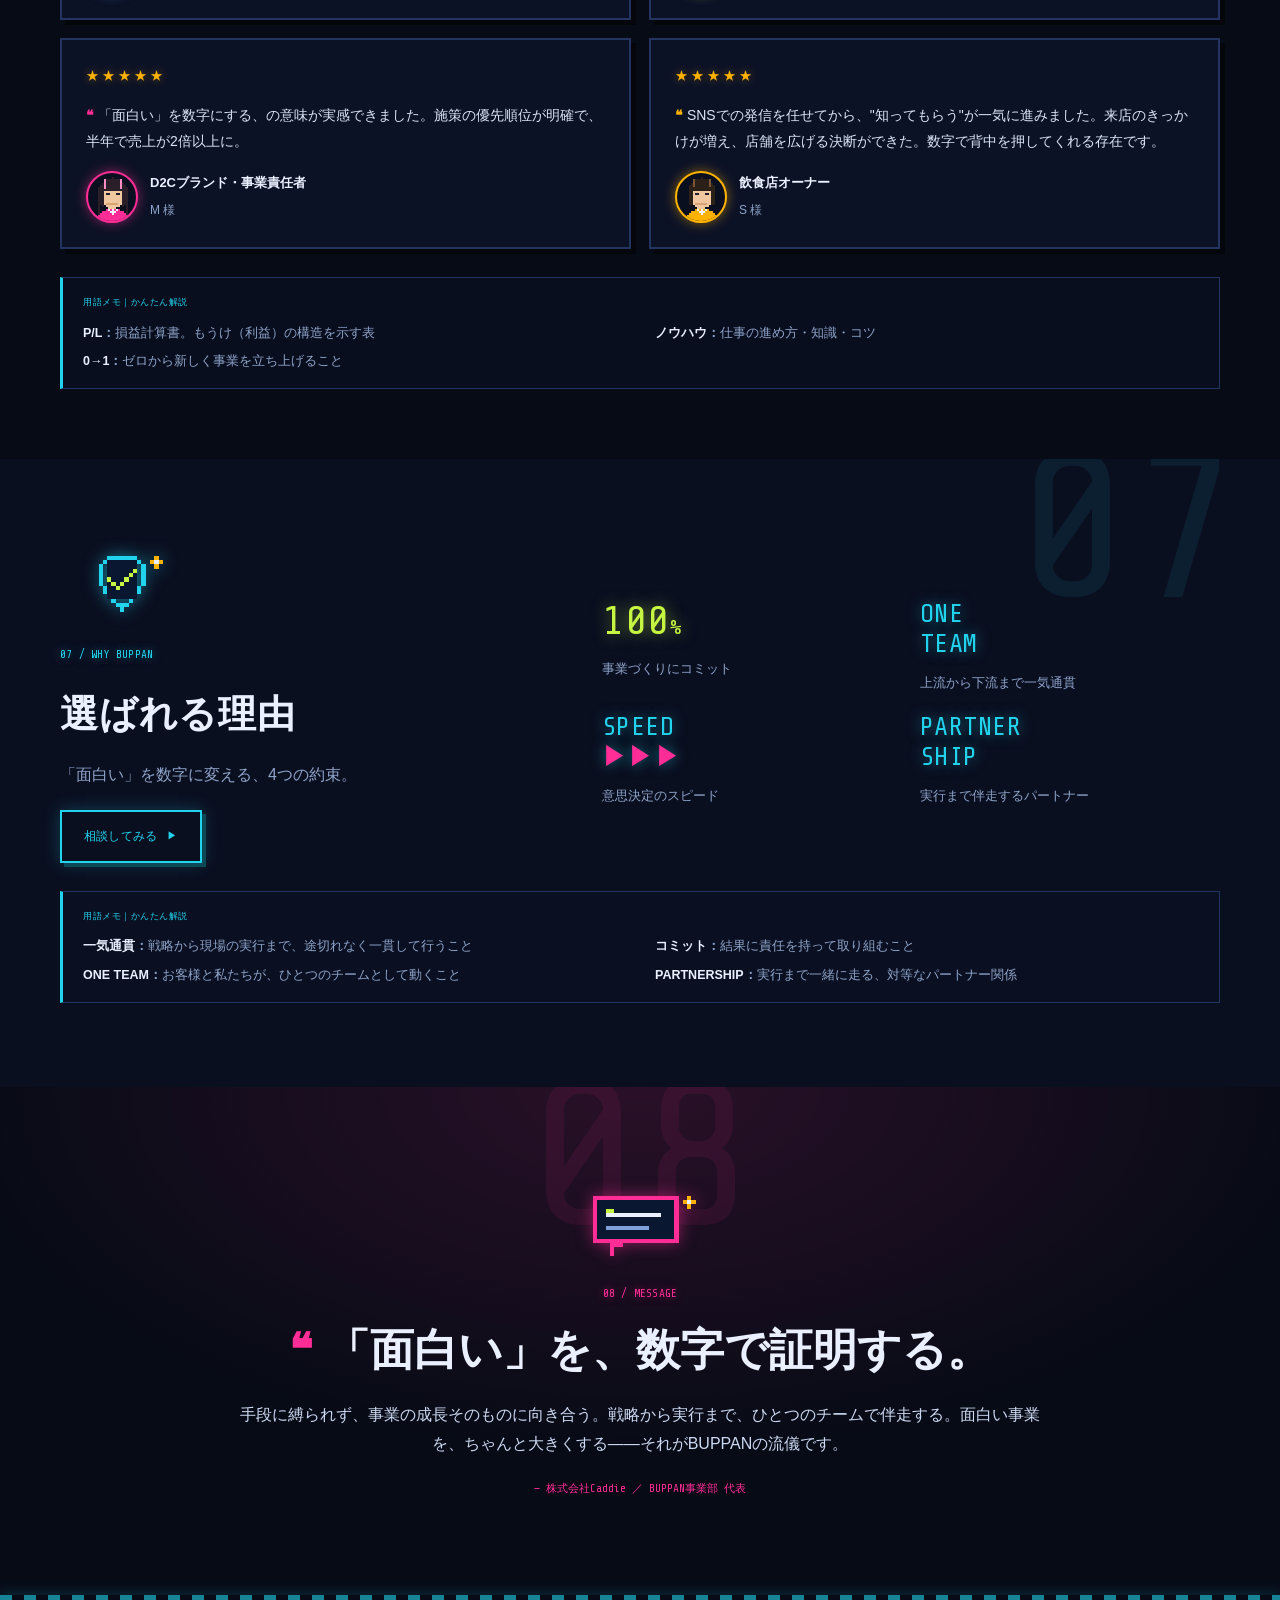
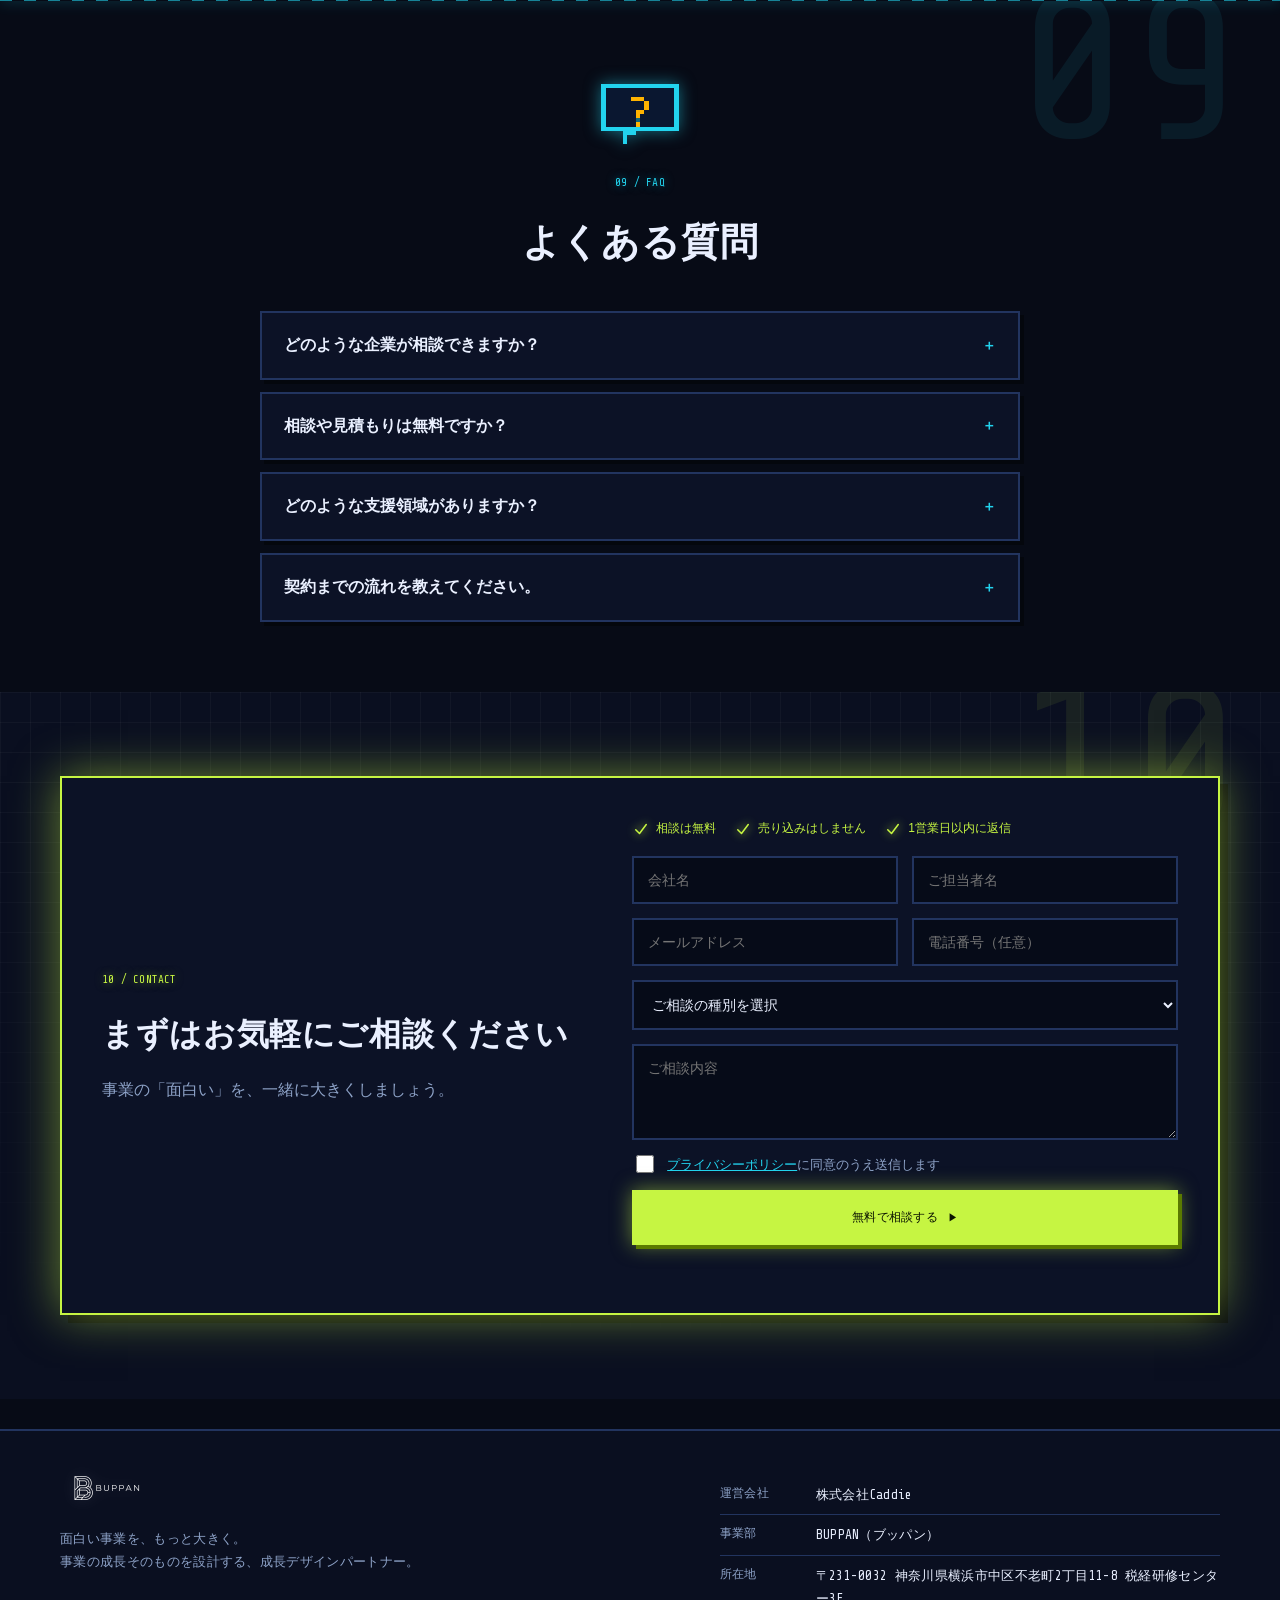
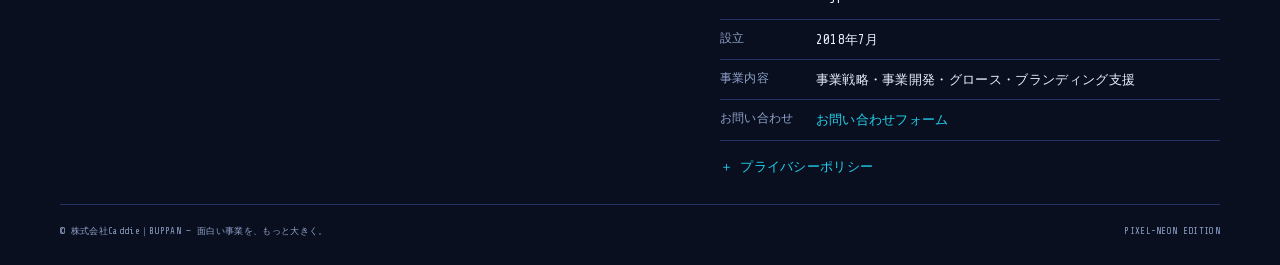
==== commit b1198640: "LP改修：ヘッダー/フッターを公式BUPPANロゴに差し替え＋ファビコン刷新（透過PNGはブランドキットから生成、Artifactはdata-URI埋め込み） Co-Authored-By: Clau" ====
--- a/index.html
+++ b/index.html
@@ -6,7 +6,9 @@
     <title>BUPPAN｜面白い事業を、もっと大きく。</title>
     <meta name="description" content="広告でも、Webでも、AIでもない。私たちは、事業そのものの成長を設計する。事業成長パートナー BUPPAN。" />
     <meta name="theme-color" content="#070b16" />
-    <link rel="icon" href="data:image/svg+xml,%3Csvg xmlns='http://www.w3.org/2000/svg' viewBox='0 0 32 32'%3E%3Crect width='32' height='32' rx='6' fill='%23070b16'/%3E%3Cg fill='none' stroke='%2322d3ee' stroke-width='2.4'%3E%3Cpath d='M9 8h9a5 5 0 0 1 0 8H9zM9 16h10a5 5 0 0 1 0 8H9z'/%3E%3C/g%3E%3C/svg%3E" />
+    <link rel="icon" type="image/png" sizes="32x32" href="assets/logo/favicon-32.png" />
+    <link rel="icon" type="image/png" sizes="16x16" href="assets/logo/favicon-16.png" />
+    <link rel="apple-touch-icon" href="assets/logo/apple-touch-icon.png" />
     <!-- OGP / SNSシェア -->
     <meta property="og:type" content="website" />
     <meta property="og:title" content="BUPPAN｜面白い事業を、もっと大きく。" />
@@ -87,12 +89,7 @@
     <header class="header">
       <div class="container header__inner">
         <a href="#top" class="logo" aria-label="BUPPAN ホーム">
-          <svg class="logo__mark" viewBox="0 0 32 32" width="30" height="30" aria-hidden="true">
-            <rect x="1" y="1" width="30" height="30" rx="3" fill="none" stroke="currentColor" stroke-width="2" />
-            <path d="M9 8 h9 a5 5 0 0 1 0 8 h-9 z M9 16 h10 a5 5 0 0 1 0 8 h-10 z" fill="none" stroke="currentColor" stroke-width="2" />
-            <path d="M13 8 v16" stroke="currentColor" stroke-width="2" opacity="0.5" />
-          </svg>
-          <span class="logo__text">BUPPAN</span>
+          <img class="logo__img" src="assets/logo/buppan_lockup_white.png" alt="BUPPAN" width="190" height="80" />
         </a>
         <nav class="nav" id="nav">
           <a href="#who">WHO WE ARE</a>
@@ -609,7 +606,7 @@
       <div class="container">
         <div class="footer__grid">
           <div class="footer__brand">
-            <a href="#top" class="logo" aria-label="BUPPAN"><svg class="logo__mark" viewBox="0 0 32 32" width="28" height="28" aria-hidden="true"><rect x="1" y="1" width="30" height="30" rx="3" fill="none" stroke="currentColor" stroke-width="2"/><path d="M9 8 h9 a5 5 0 0 1 0 8 h-9 z M9 16 h10 a5 5 0 0 1 0 8 h-10 z" fill="none" stroke="currentColor" stroke-width="2"/></svg><span class="logo__text">BUPPAN</span></a>
+            <a href="#top" class="logo" aria-label="BUPPAN"><img class="logo__img logo__img--footer" src="assets/logo/buppan_lockup_white.png" alt="BUPPAN" width="190" height="80" /></a>
             <p>面白い事業を、もっと大きく。<br />事業の成長そのものを設計する、成長デザインパートナー。</p>
           </div>
           <div>
--- a/style.css
+++ b/style.css
@@ -627,3 +627,8 @@
 .work__body h3 { font-size: 18px; line-height: 1.45; }
 .work__body p { font-size: 13px; line-height: 1.7; }
 @media (max-width: 520px) { .work__metric { font-size: 38px; padding-right: 44px; } .work__ico { width: 36px; height: 36px; } }
+
+/* ===== 公式ロゴ（ヘッダー/フッター） ===== */
+.logo__img { height: 30px; width: auto; display: block; filter: drop-shadow(0 0 8px rgba(255,255,255,.18)); }
+.footer__brand .logo__img { height: 40px; }
+@media (max-width: 520px) { .logo__img { height: 26px; } }
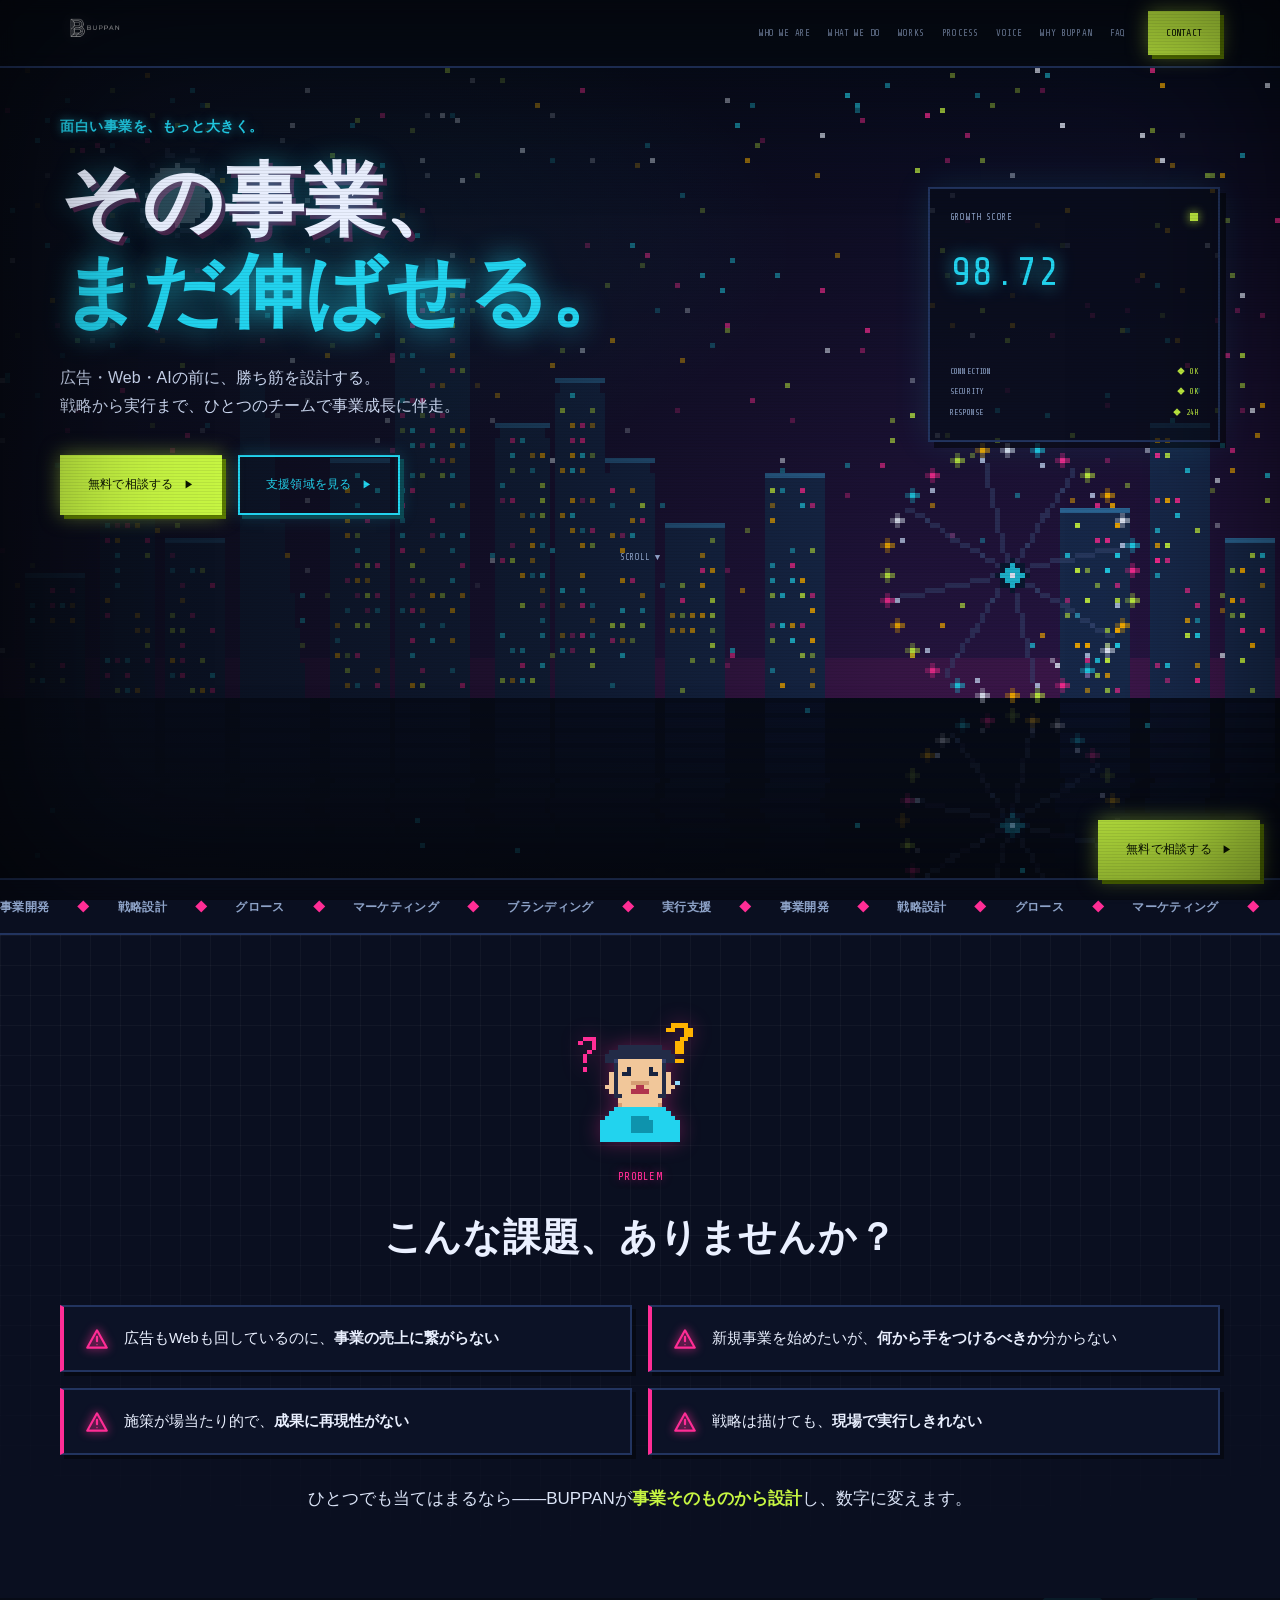
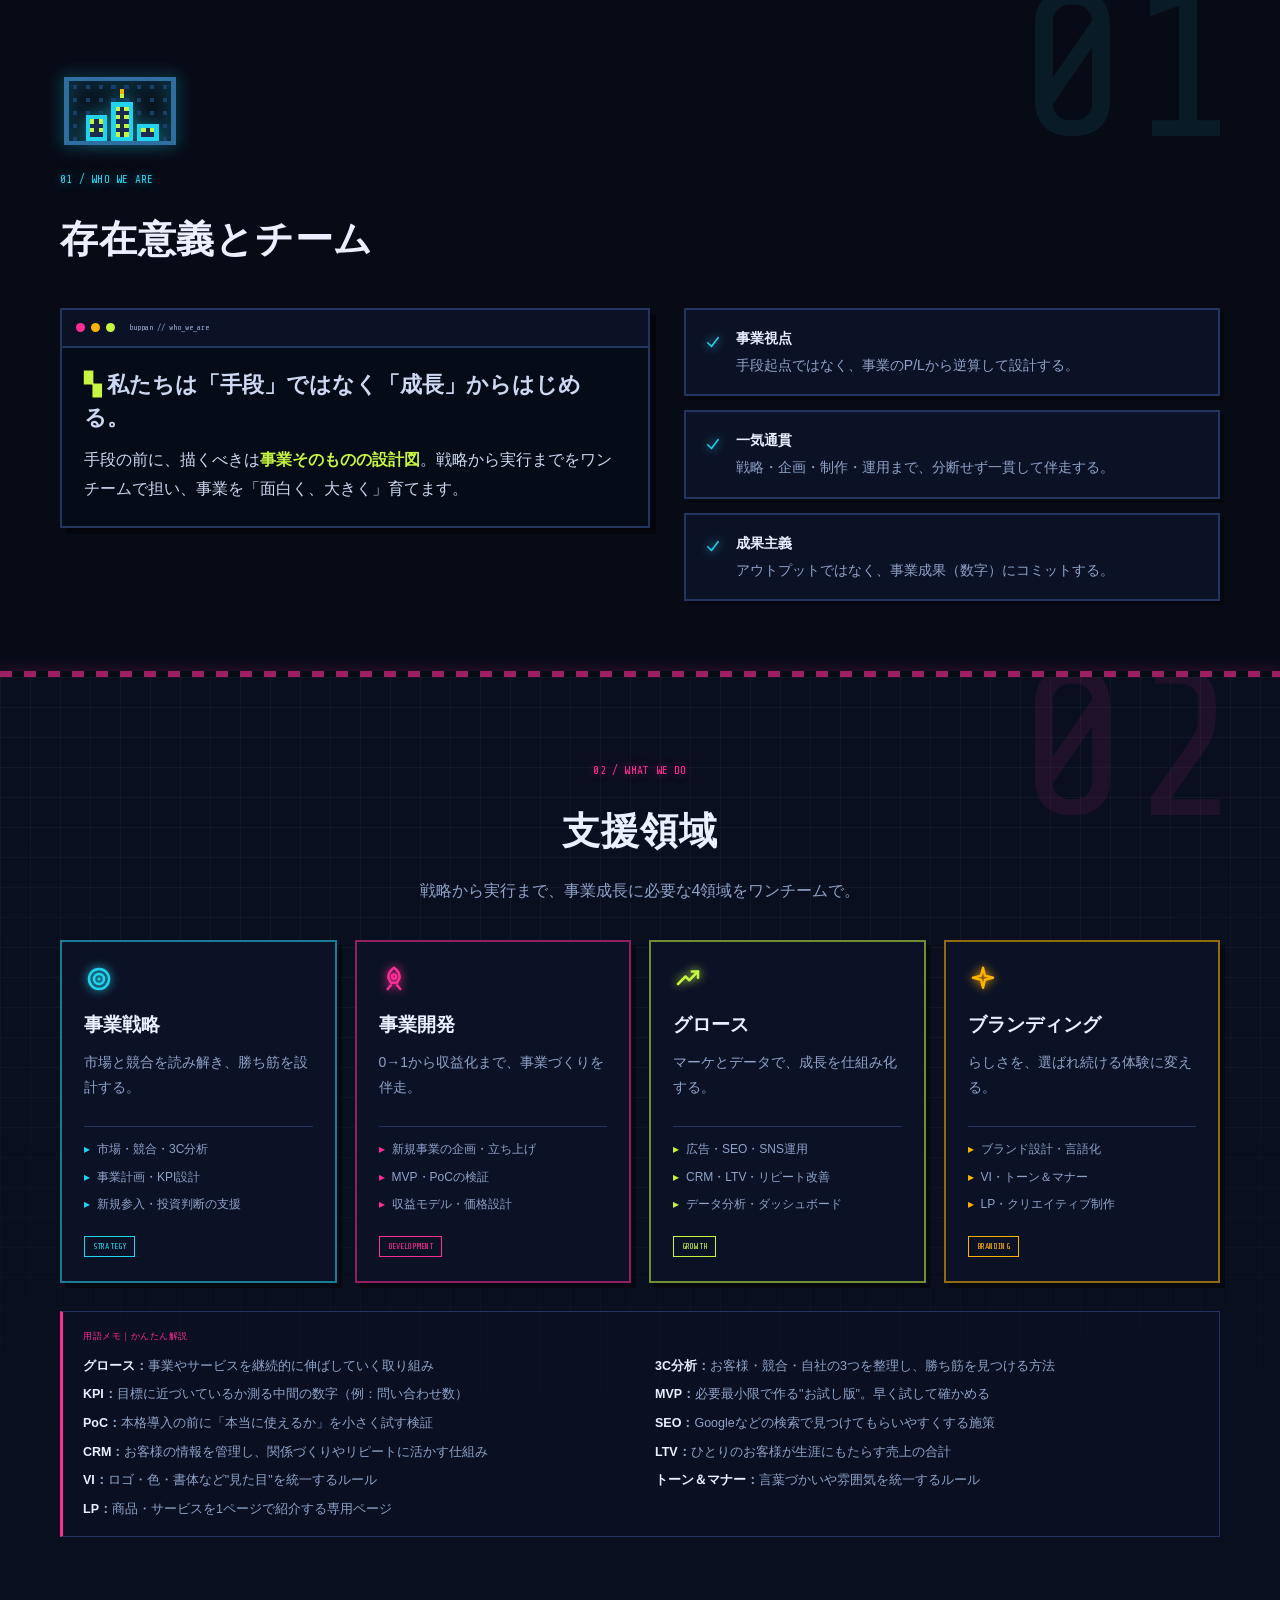
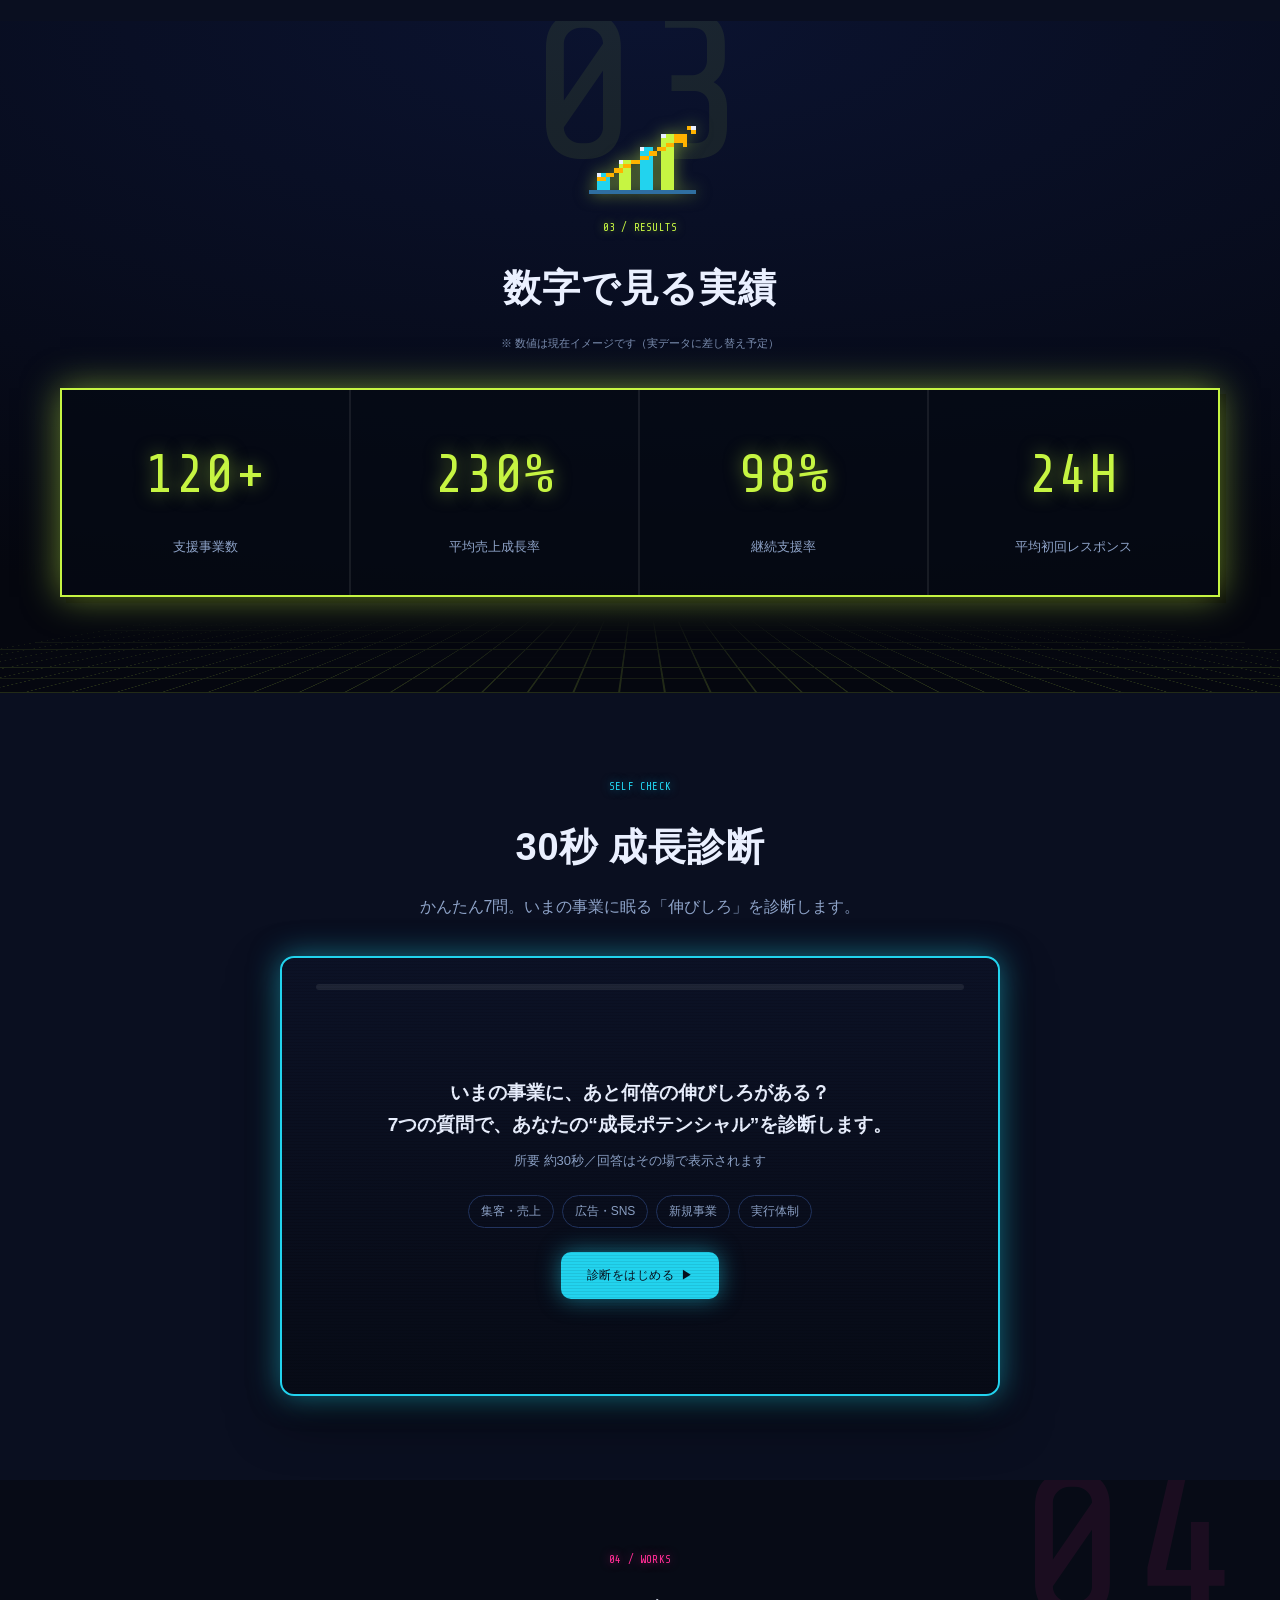
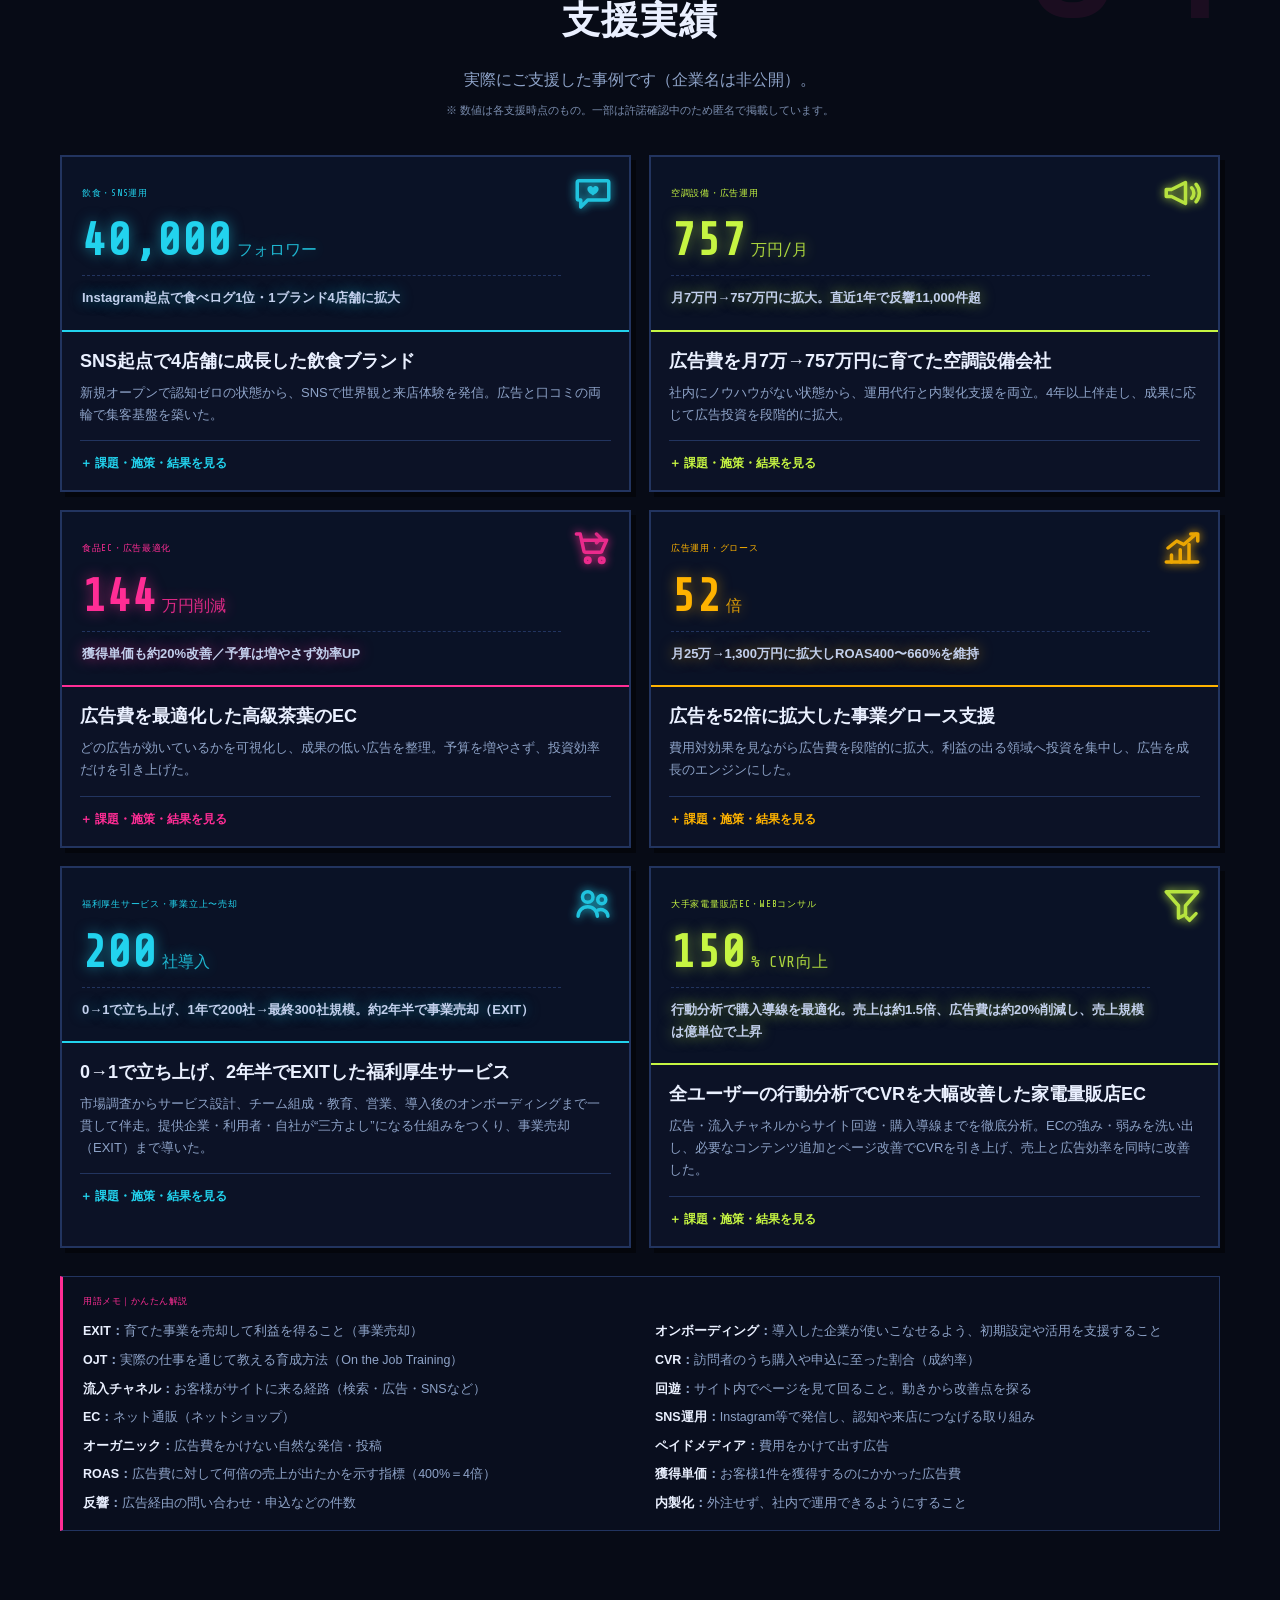
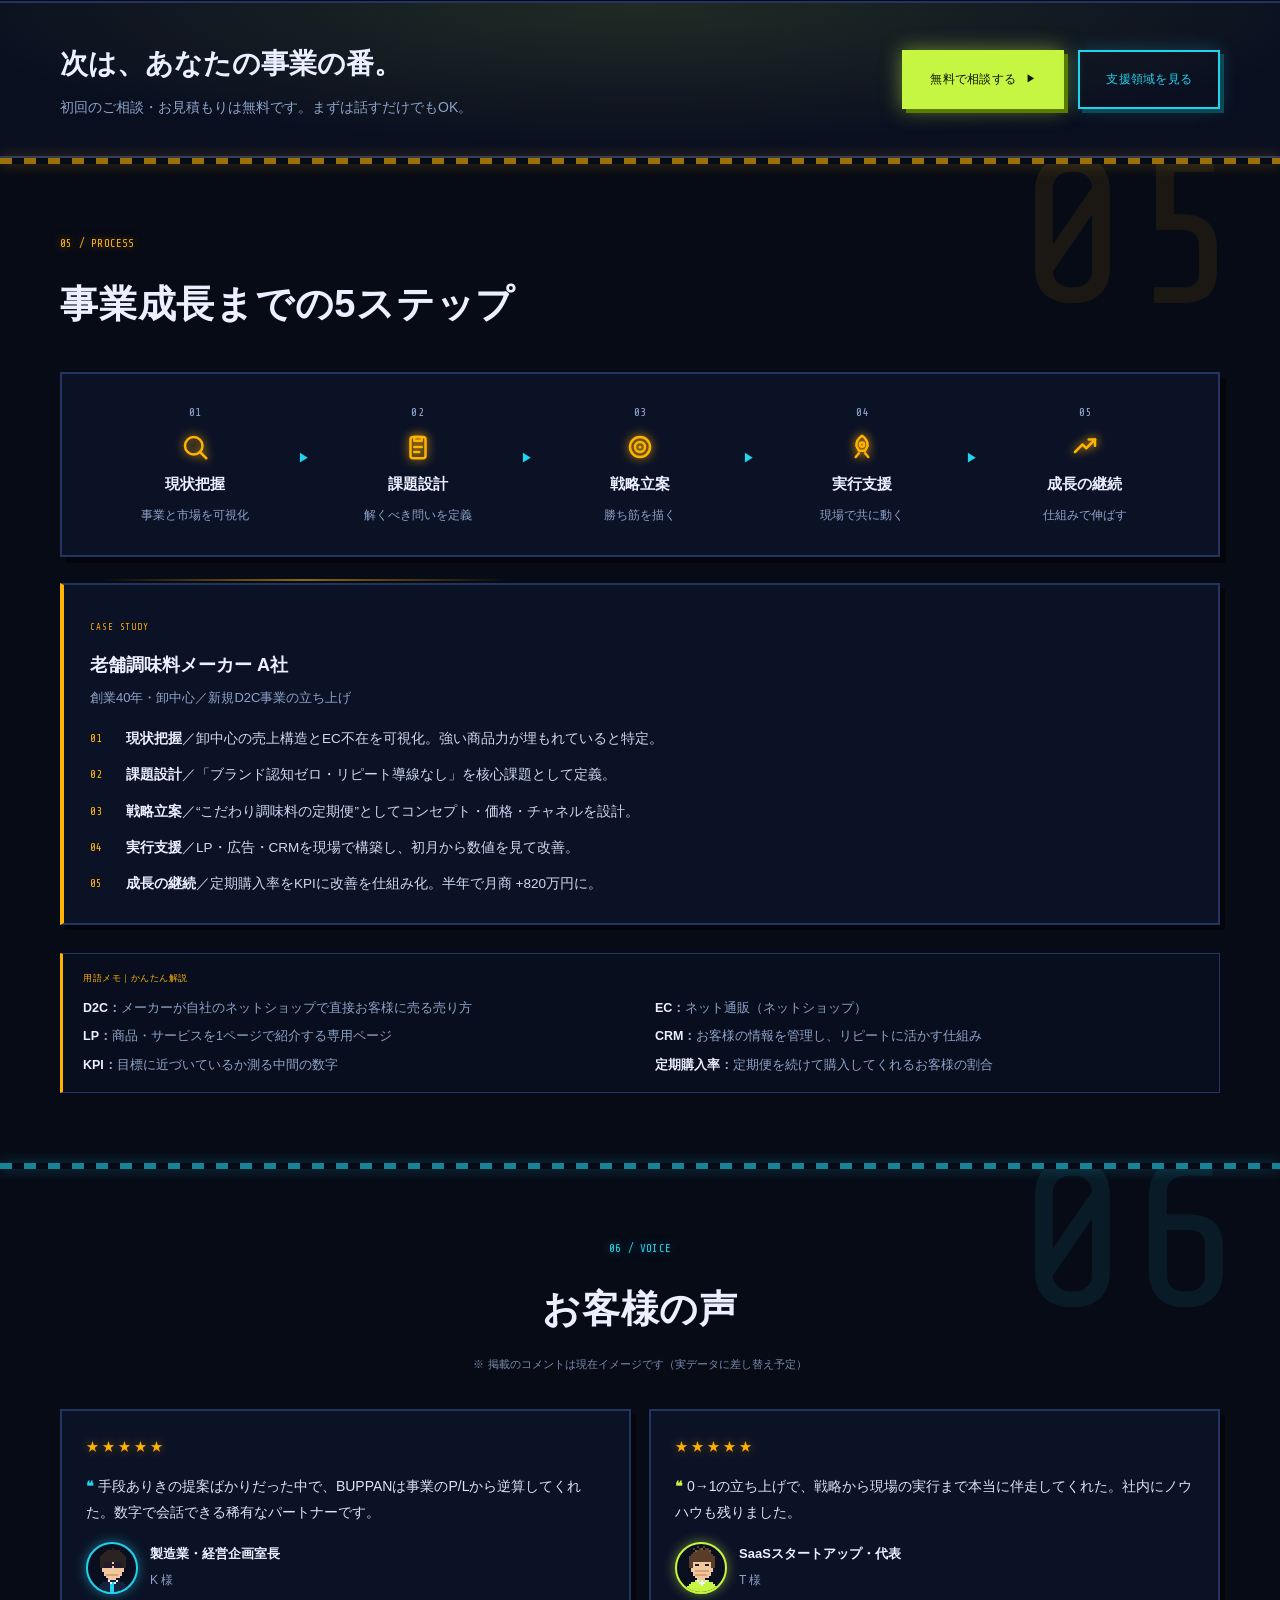
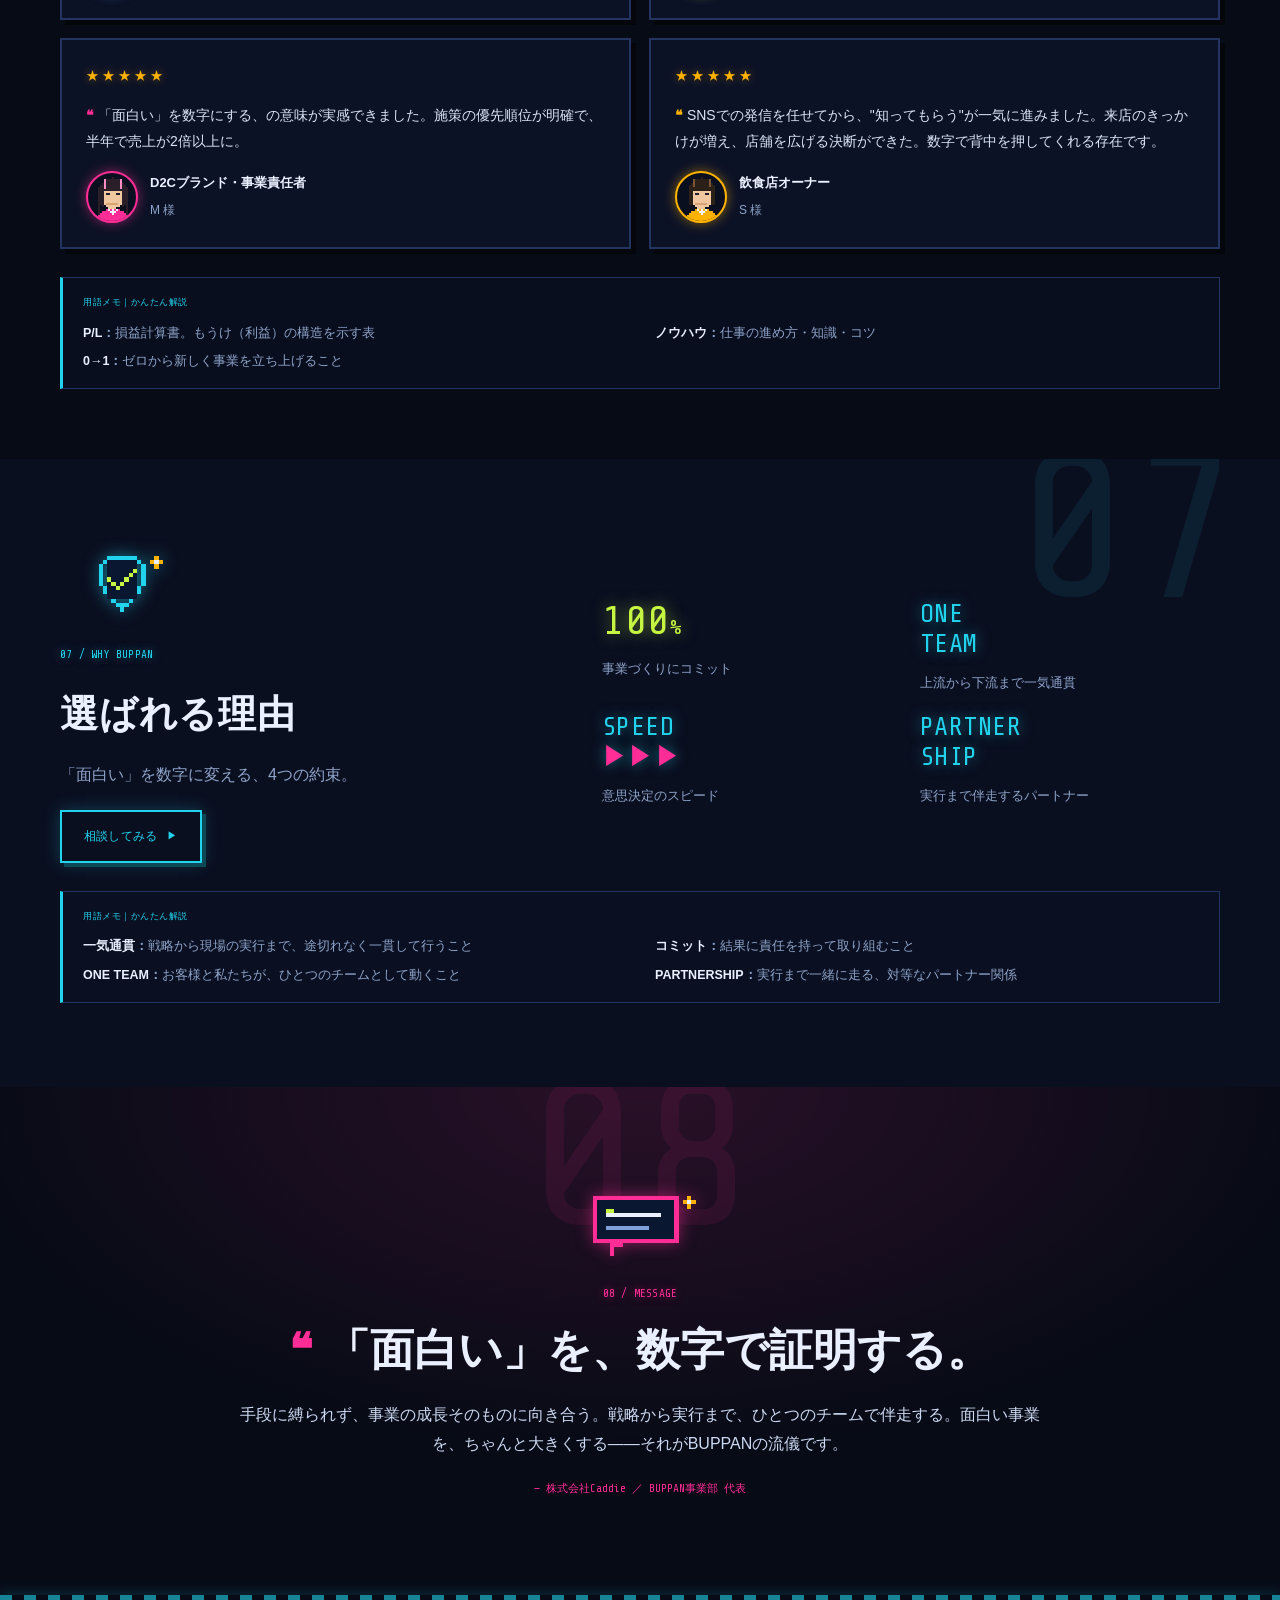
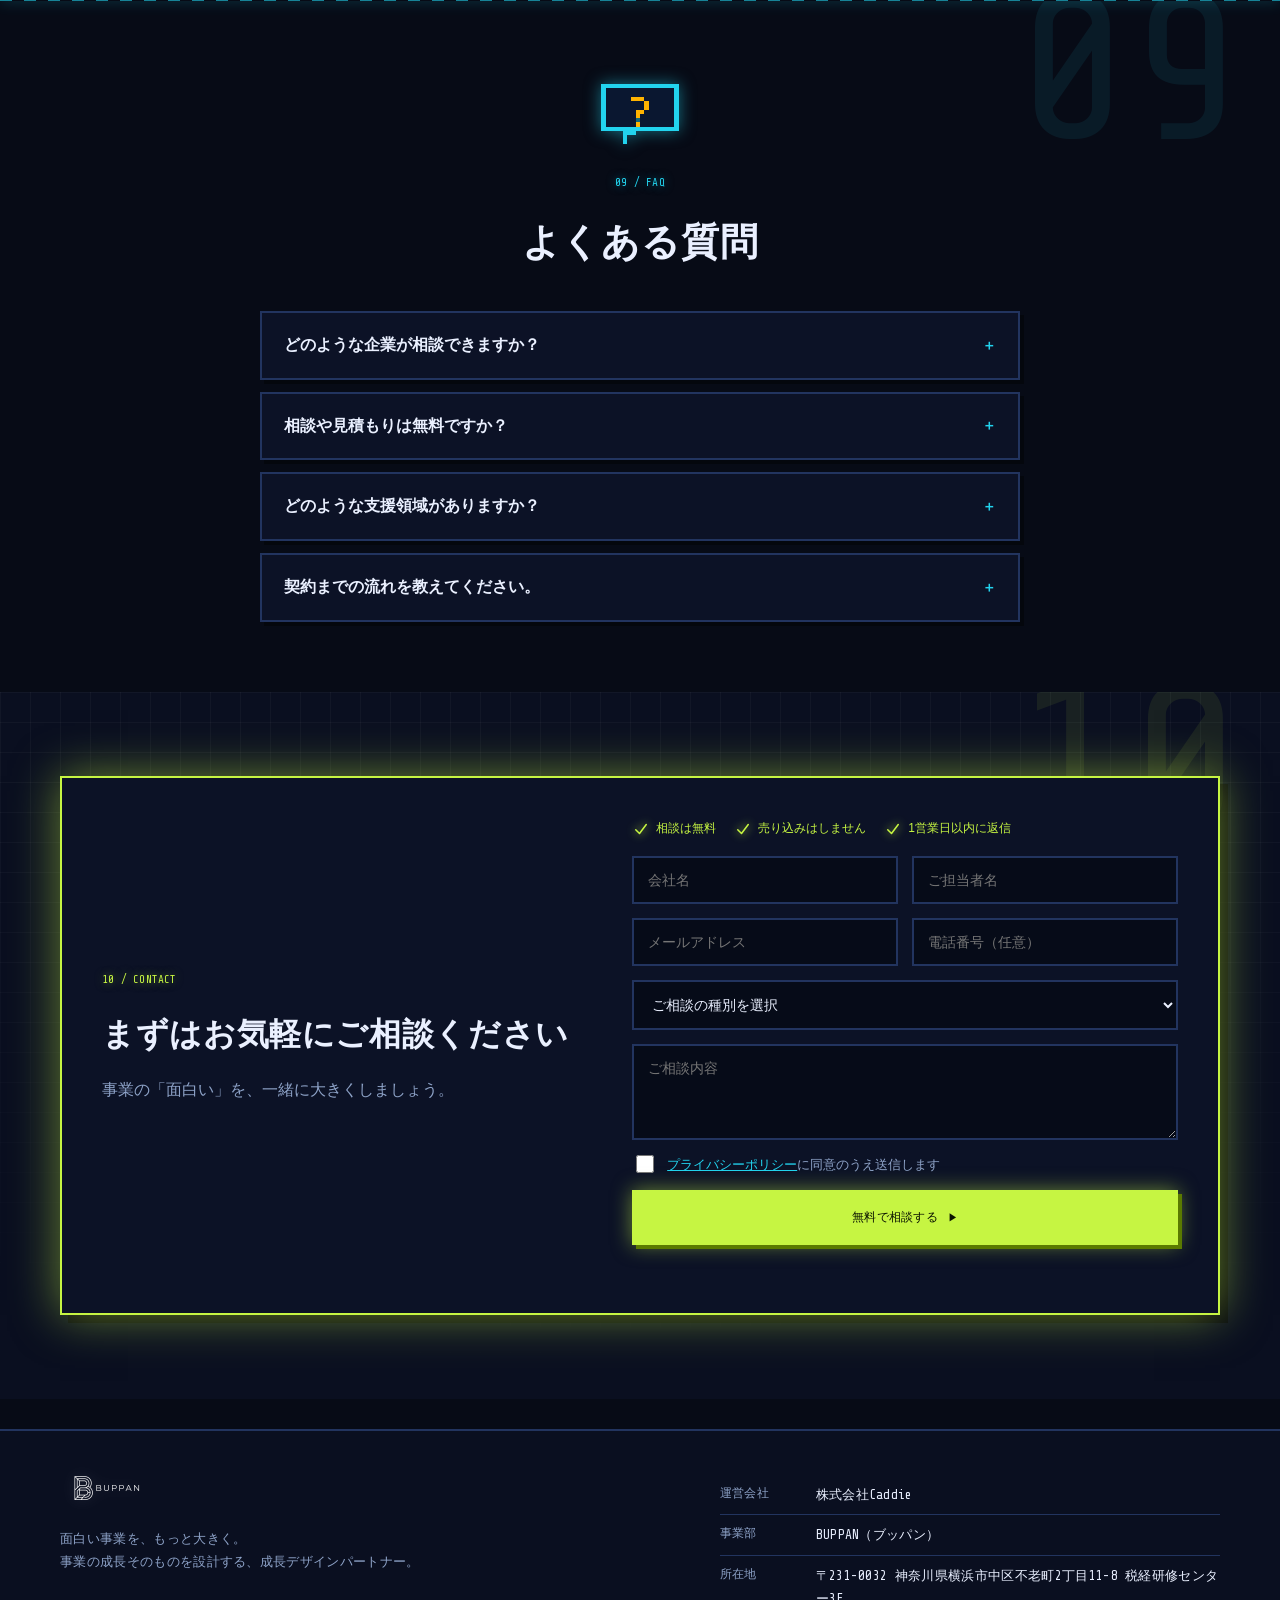
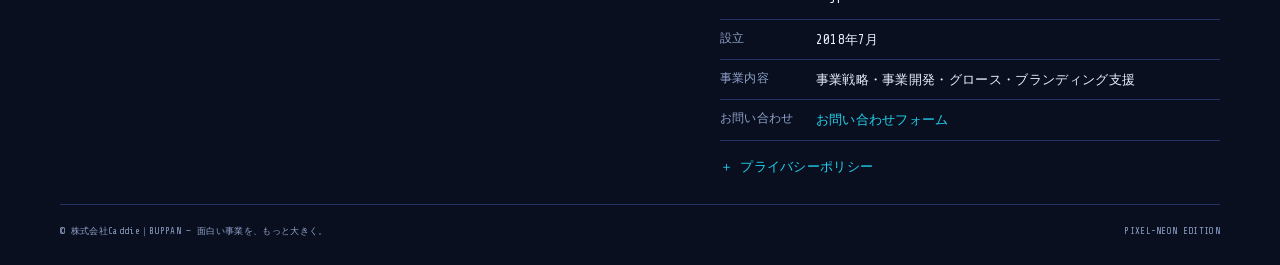
==== commit 9855c236: "SP改善：モバイルメニュー不透明化＋お問い合わせ導線／実績スコア2×2／支援領域カード圧縮／FVのCTA全幅縦積み Co-Authored-By: Claude Opus 4.8 <noreply@a" ====
--- a/index.html
+++ b/index.html
@@ -99,6 +99,7 @@
           <a href="#voice">VOICE</a>
           <a href="#why">WHY BUPPAN</a>
           <a href="#faq">FAQ</a>
+          <a href="#contact" class="nav__cta">お問い合わせ ▶</a>
         </nav>
         <a href="#contact" class="btn btn--primary btn--sm contact-btn">CONTACT</a>
         <button class="menu-toggle" id="menuToggle" aria-label="メニューを開閉">MENU <span>≡</span></button>
--- a/style.css
+++ b/style.css
@@ -79,6 +79,7 @@
 .nav { display: flex; gap: 18px; margin-left: auto; }
 .nav a { font-family: "Share Tech Mono", monospace; font-size: 9px; color: var(--muted); transition: color .2s, text-shadow .2s; }
 .nav a:hover { color: var(--cyan); text-shadow: 0 0 10px rgba(34,211,238,.8); }
+.nav__cta { display: none; } /* デスクトップは非表示（CONTACTボタンで代替）。モバイルメニューでのみ表示 */
 .contact-btn { flex-shrink: 0; }
 .menu-toggle { display: none; margin-left: auto; background: none; border: none; color: var(--text); font-family: "Share Tech Mono", monospace; font-size: 10px; cursor: pointer; align-items: center; gap: 8px; }
 .menu-toggle span { font-size: 20px; }
@@ -253,8 +254,12 @@
 @media (max-width: 768px) {
   .nav, .contact-btn { display: none; }
   .menu-toggle { display: inline-flex; }
-  .nav.is-open { display: flex; flex-direction: column; gap: 0; position: absolute; top: 66px; left: 0; right: 0; background: var(--bg2); border-bottom: 2px solid var(--line); padding: 6px 0; }
-  .nav.is-open a { padding: 14px 24px; font-size: 10px; border-bottom: 1px solid var(--line); }
+  .nav.is-open { display: flex; flex-direction: column; gap: 0; position: absolute; top: 66px; left: 0; right: 0; background: var(--bg); border-top: 2px solid var(--cyan); border-bottom: 2px solid var(--line); padding: 6px 0 10px; box-shadow: 0 22px 40px rgba(0,0,0,.75); }
+  .nav.is-open a { padding: 17px 24px; font-size: 12px; letter-spacing: .08em; border-bottom: 1px solid var(--line); }
+  .nav.is-open a:active { background: rgba(34,211,238,.08); }
+  /* メニュー内のお問い合わせを強調ボタン化 */
+  .nav .nav__cta { display: none; }
+  .nav.is-open .nav__cta { display: block; margin: 12px 20px 4px; padding: 15px 24px; text-align: center; color: #07101e !important; background: var(--lime); border-bottom: none; border-radius: 8px; font-weight: 700; box-shadow: 0 0 20px rgba(198,245,66,.4); }
   /* FV：上＝文字（暗背景）／下＝夜景バンドに分離 */
   .hero { min-height: 90vh; padding-top: 38px; }
   .hero__canvas { top: 44%; height: 56%; -webkit-mask-image: linear-gradient(to bottom, transparent 0, #000 14%); mask-image: linear-gradient(to bottom, transparent 0, #000 14%); }
@@ -269,10 +274,17 @@
   .steps { flex-direction: column; gap: 20px; }
   .steps li:not(:last-child)::after { content: "▼"; right: auto; top: auto; bottom: -16px; }
   .sp { display: inline; }
+  /* FVのCTAは縦積み・全幅でタップしやすく */
+  .hero__cta { flex-direction: column; gap: 12px; }
+  .hero__cta .btn { width: 100%; justify-content: center; }
 }
 @media (max-width: 520px) {
   .grid-4 { grid-template-columns: 1fr; }
   .contact__form { grid-template-columns: 1fr; }
+  /* 支援領域カードを圧縮 */
+  .card { padding: 17px 18px; }
+  .card p { min-height: 0; margin-bottom: 12px; }
+  .card__no { margin-bottom: 10px; }
 }
 
 /* 動きを減らす設定を尊重 */
@@ -392,8 +404,9 @@
   .ghost { font-size: 90px; }
 }
 @media (max-width: 520px) {
-  .scoreboard { grid-template-columns: 1fr; }
-  .scoreboard__cell { border-right: none; border-bottom: 2px solid rgba(255,255,255,.08); }
+  .scoreboard { grid-template-columns: 1fr 1fr; }
+  .scoreboard__cell { padding: 24px 10px; }
+  .scoreboard .stat__num { font-size: clamp(26px, 8vw, 40px); }
   .why-grid { grid-template-columns: 1fr; }
 }
 
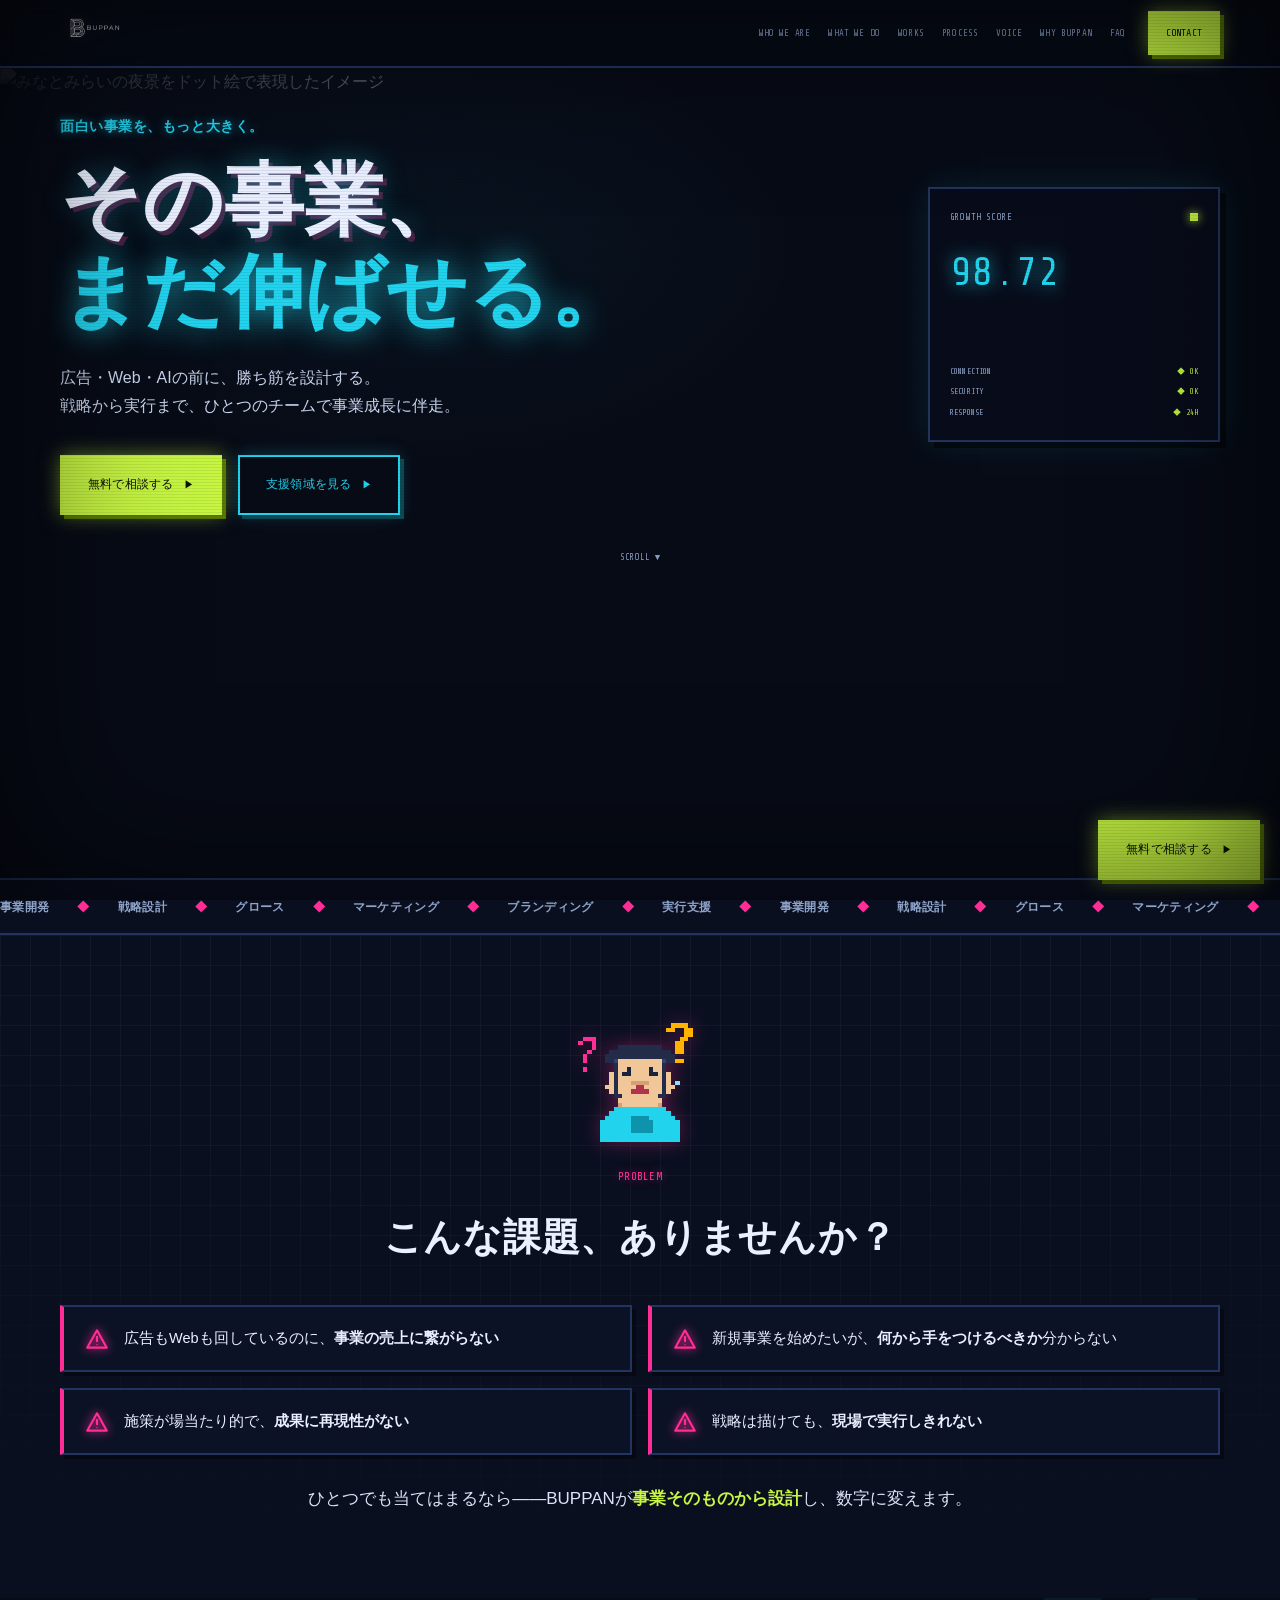
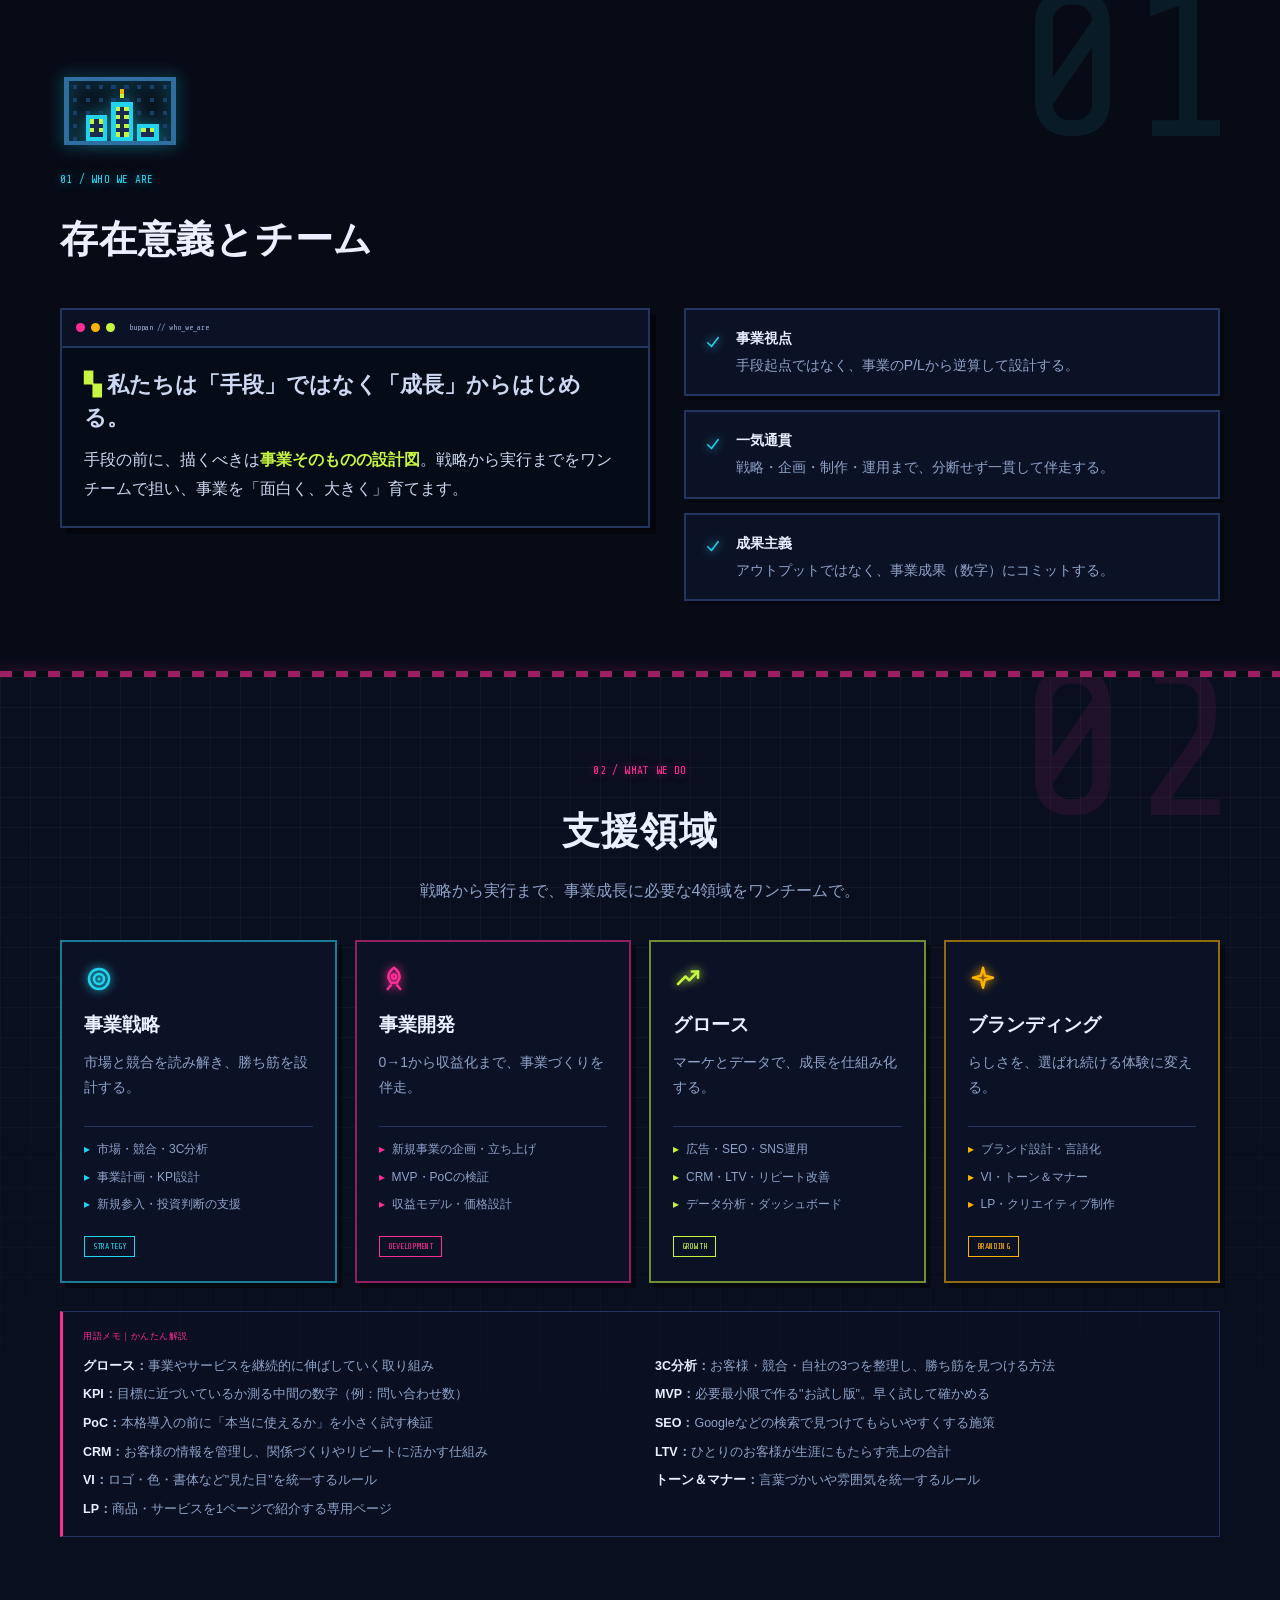
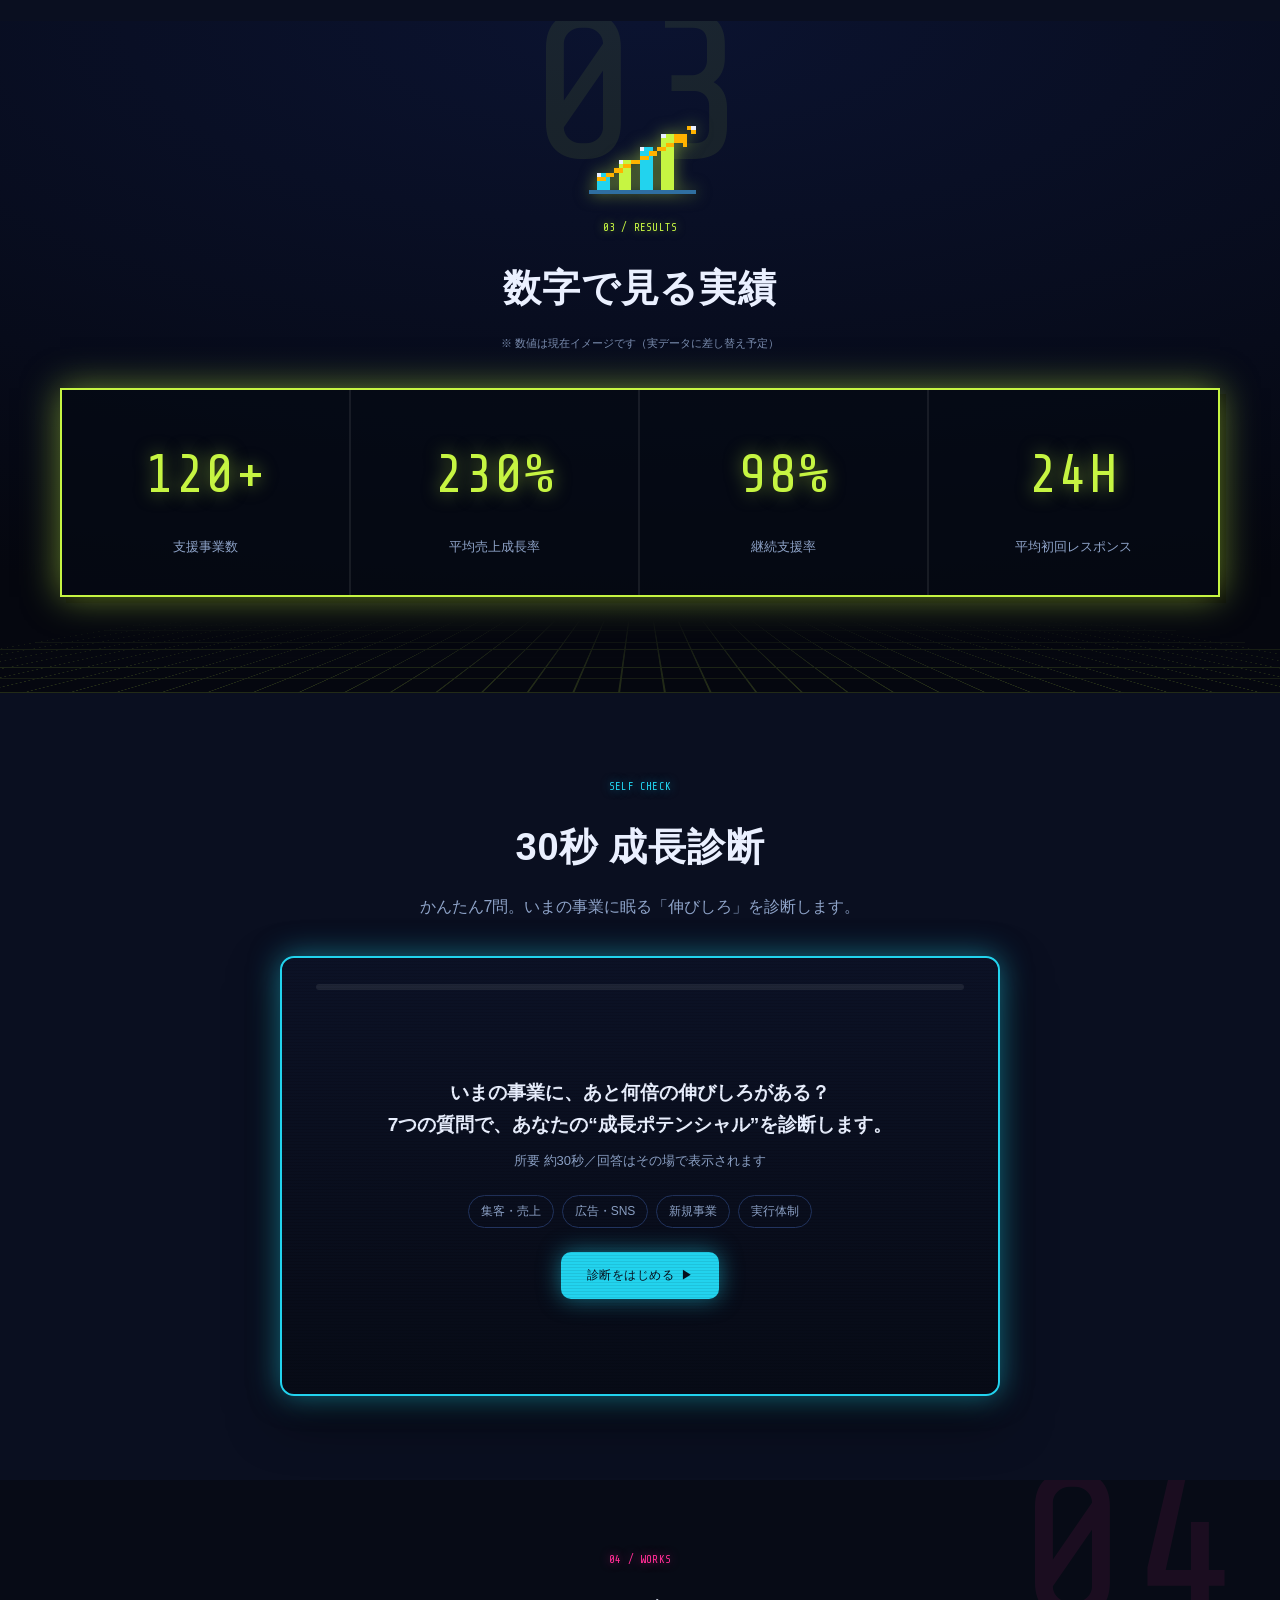
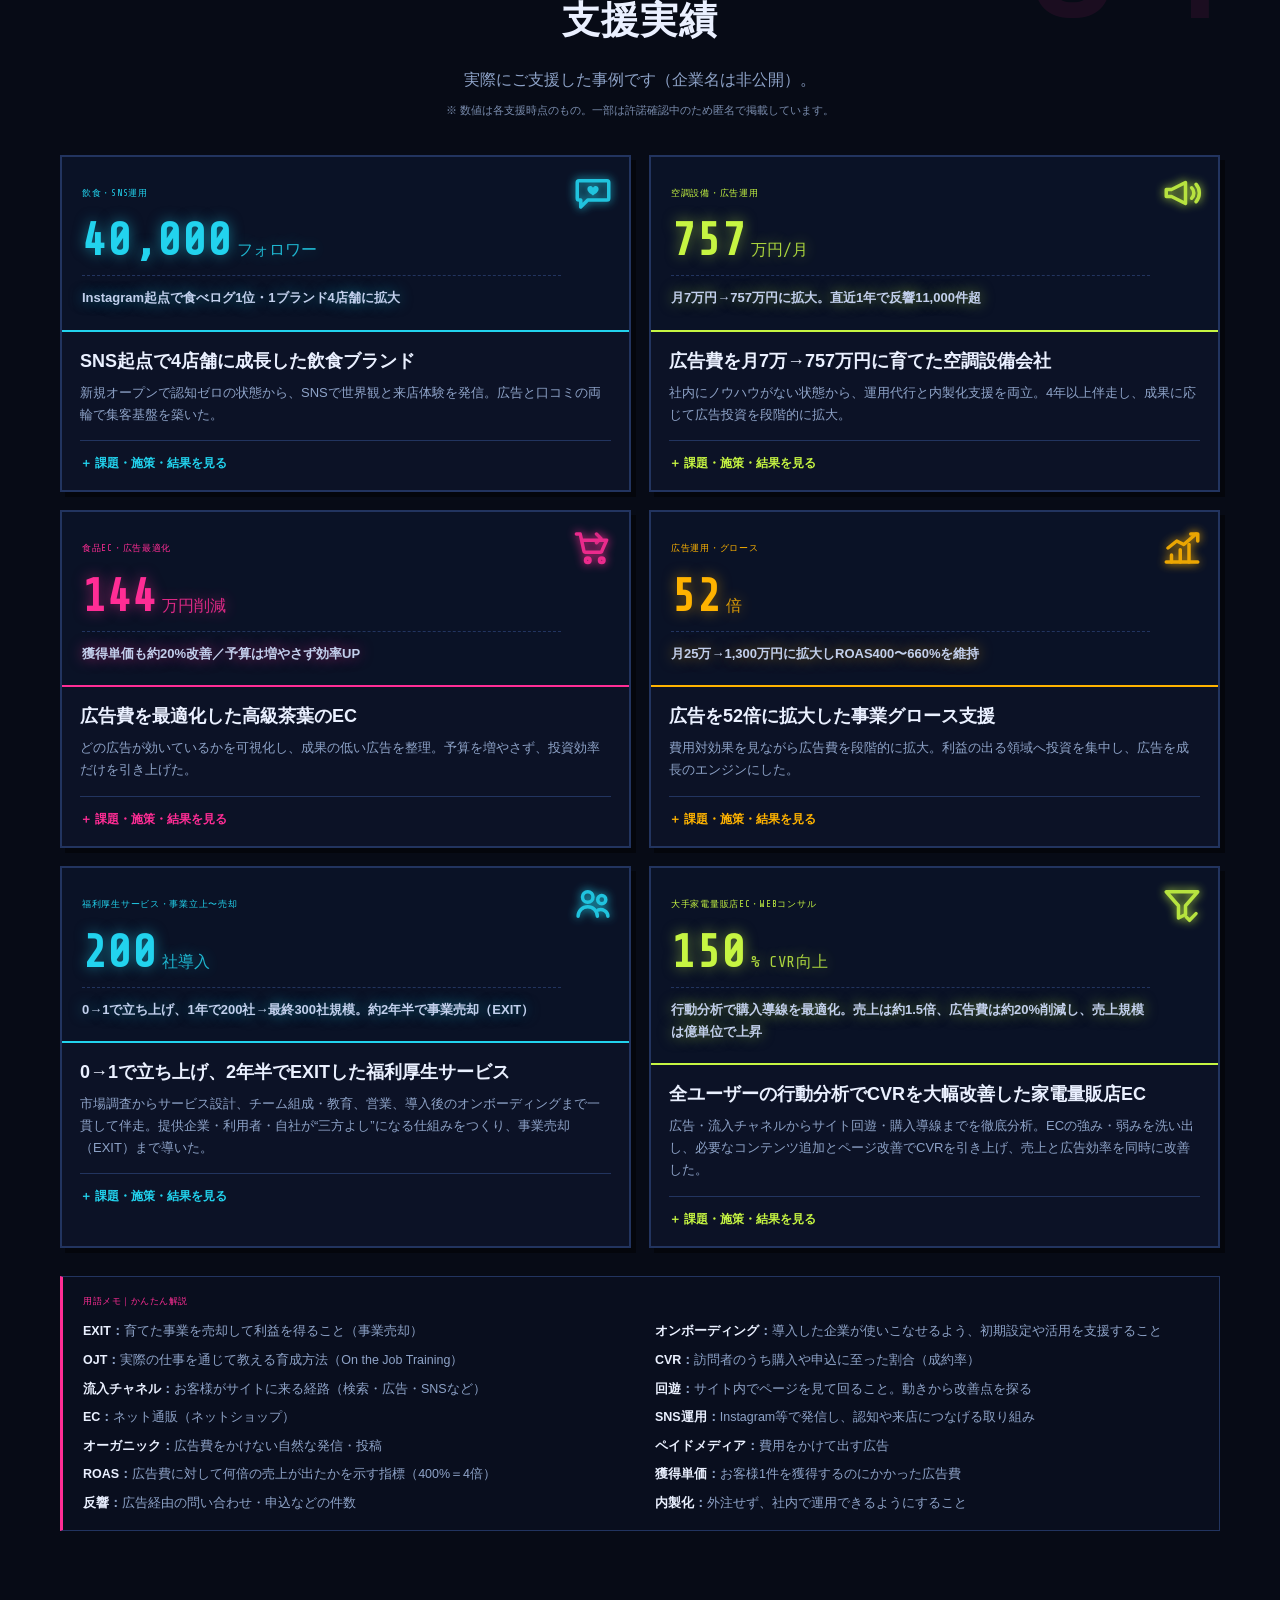
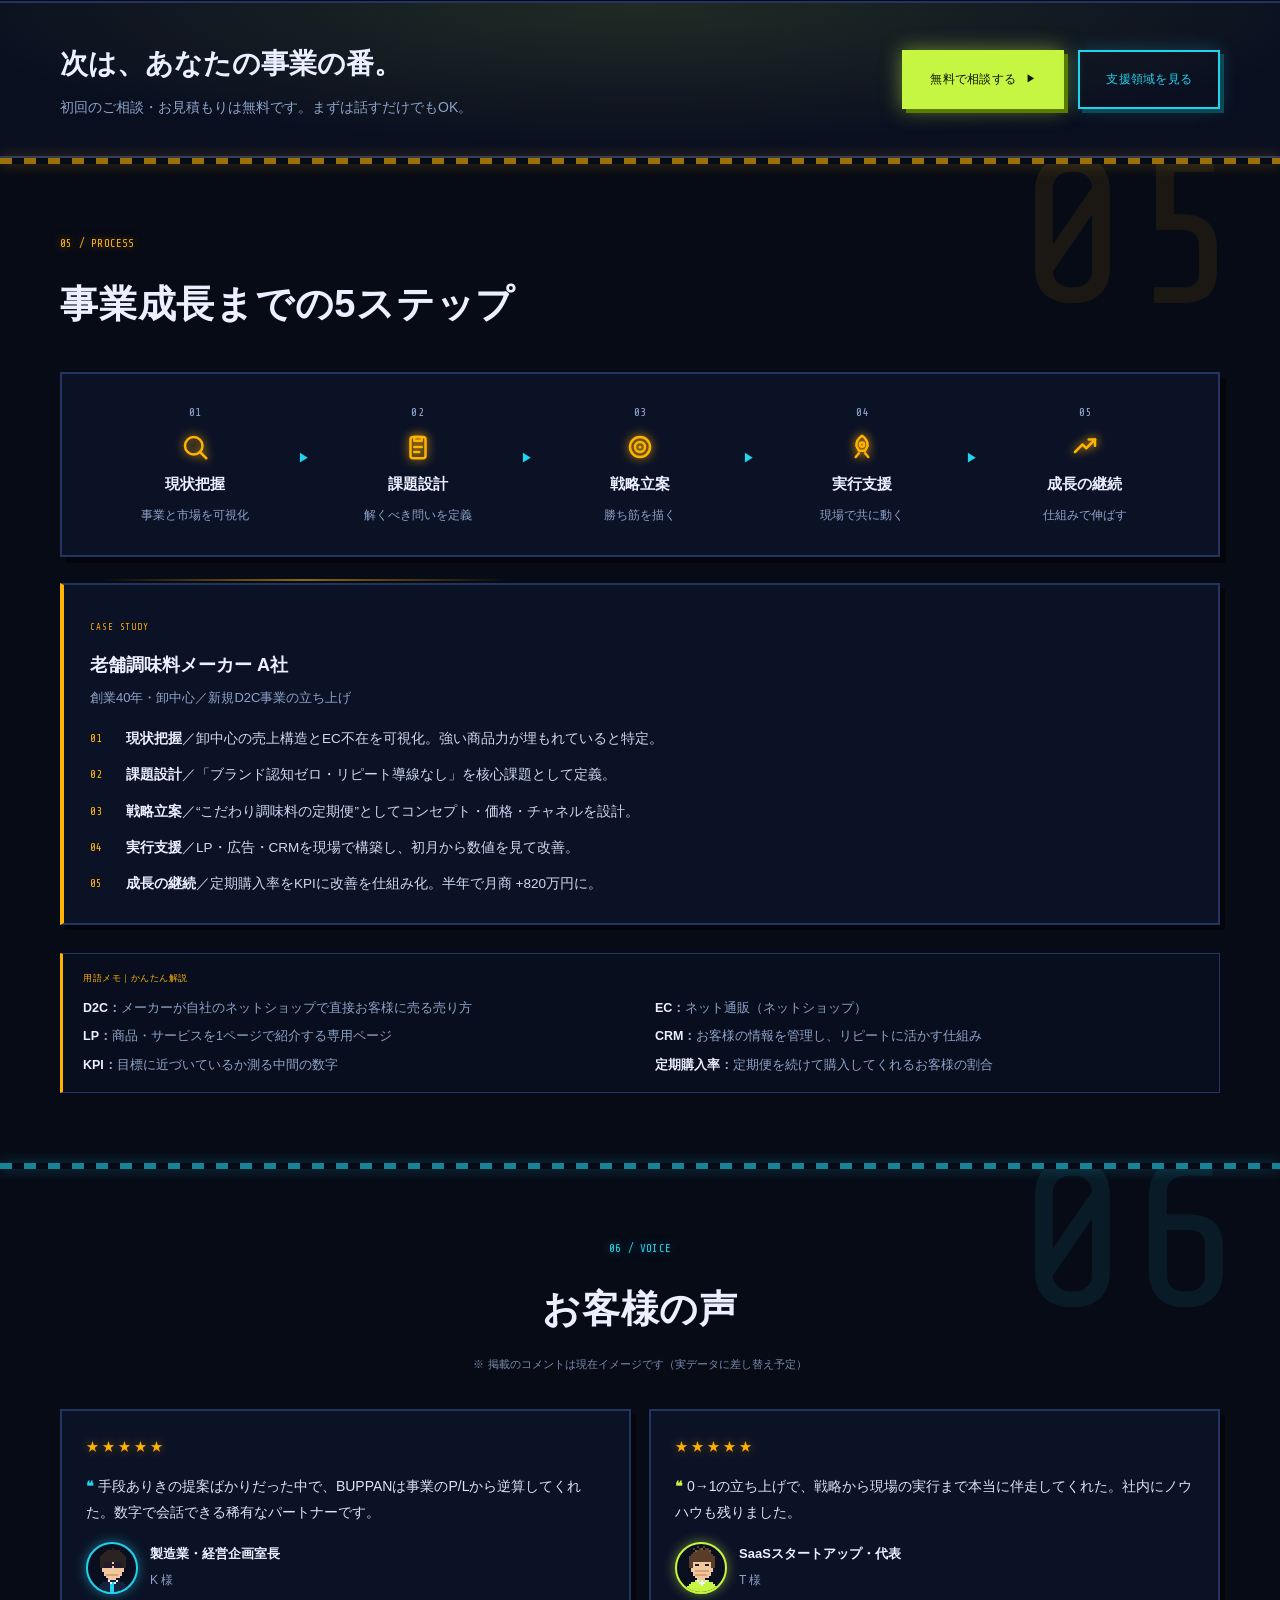
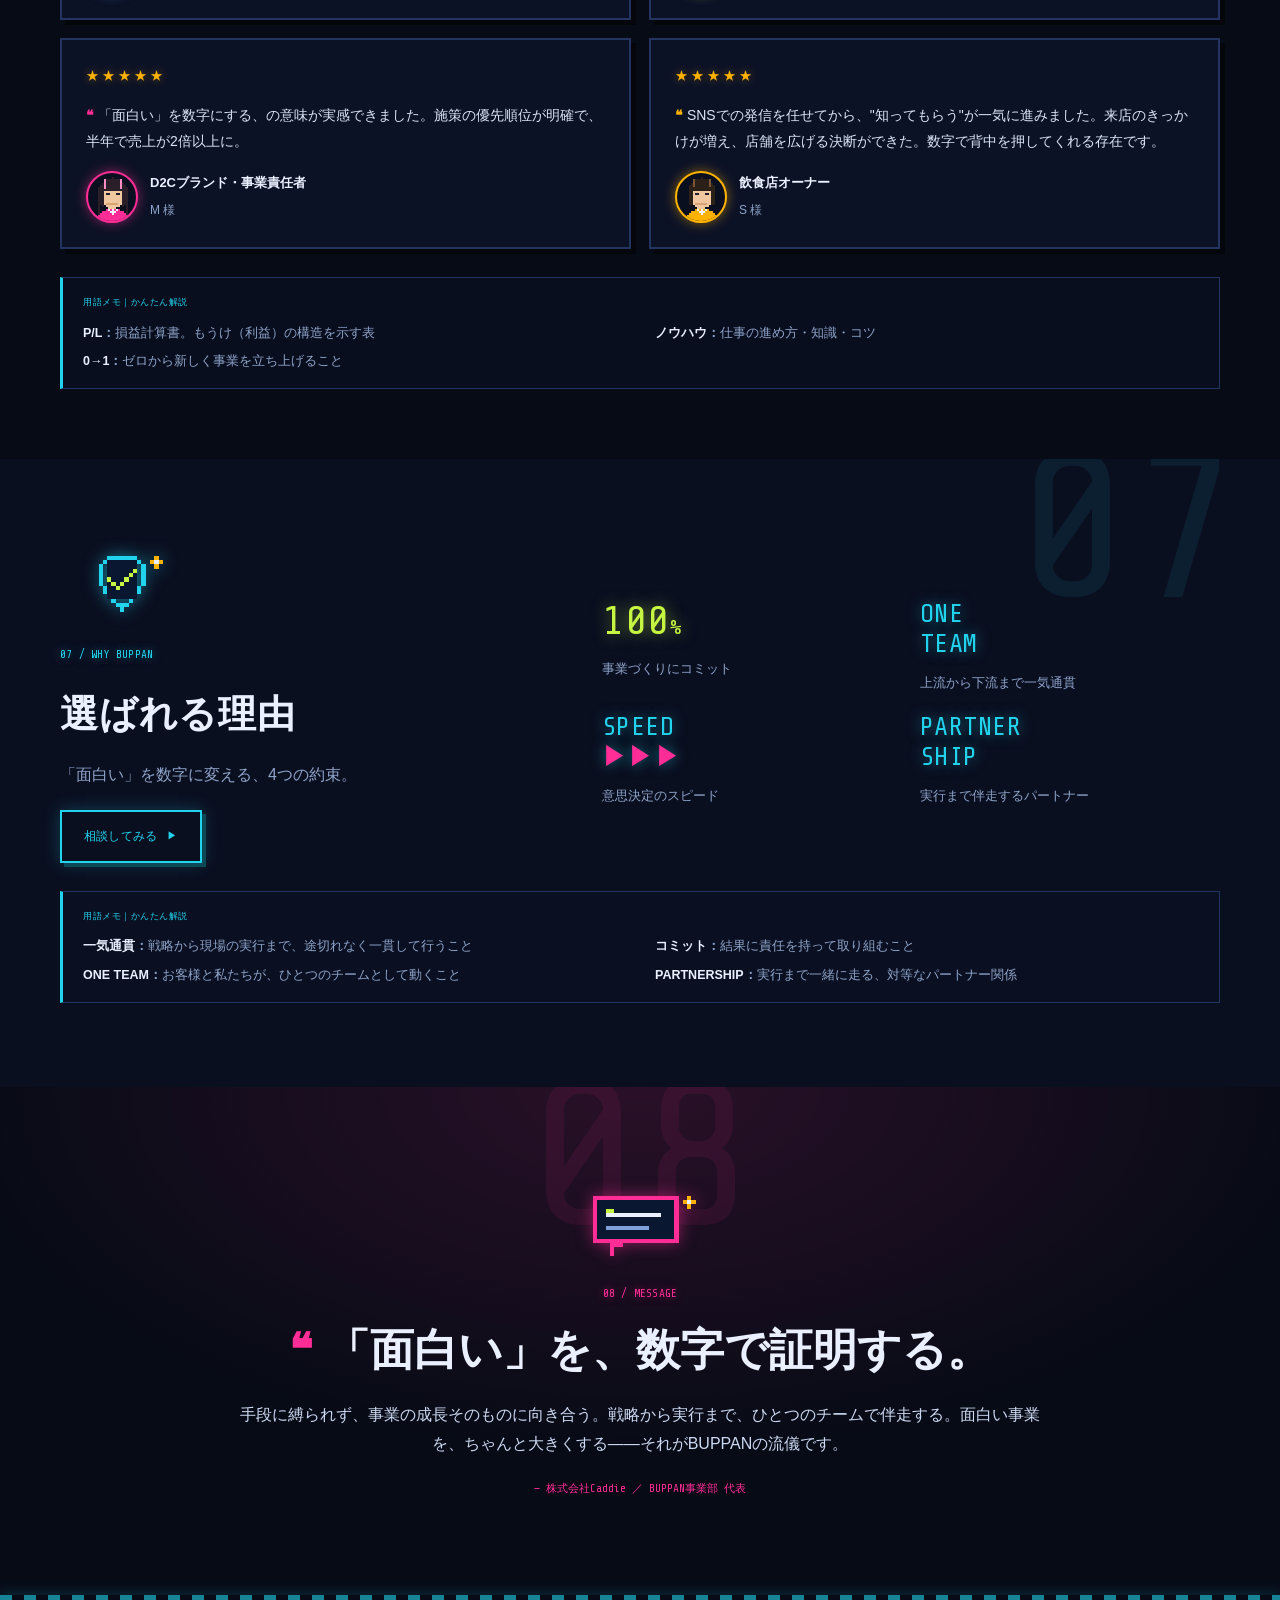
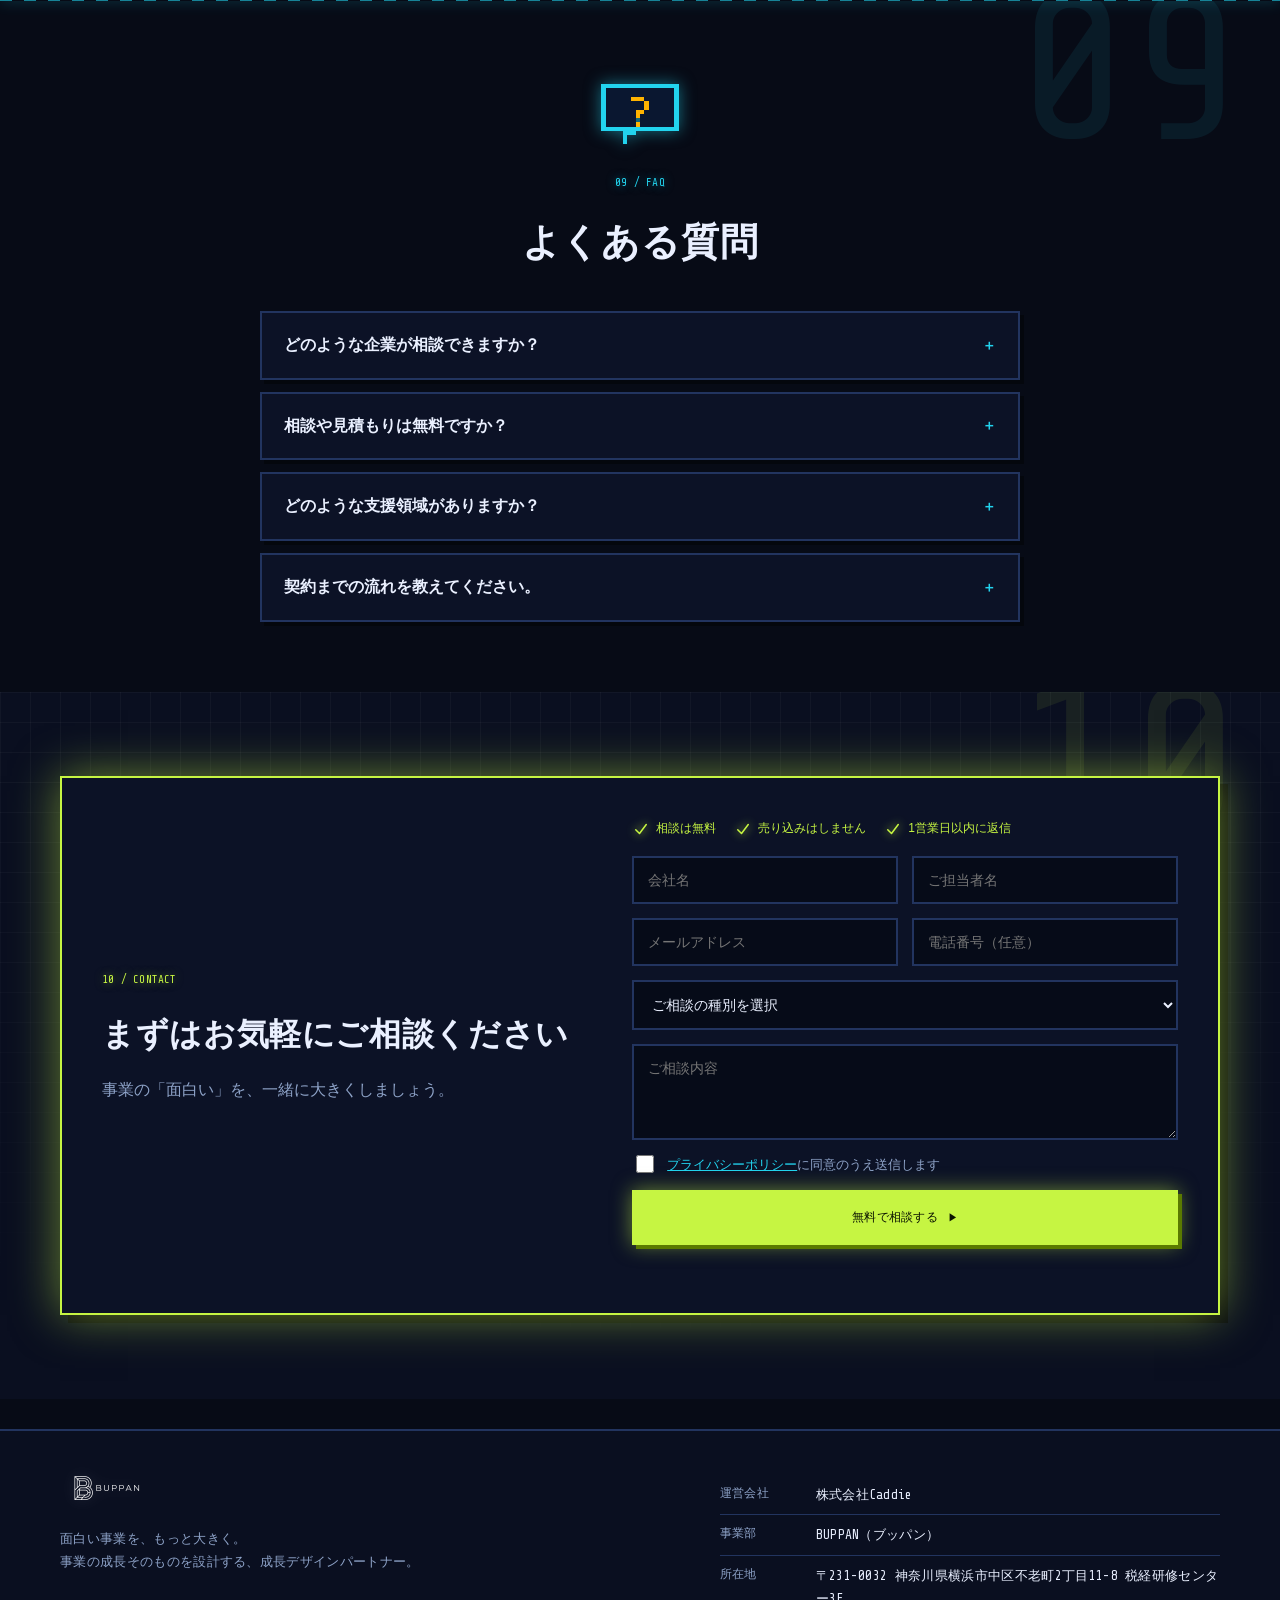
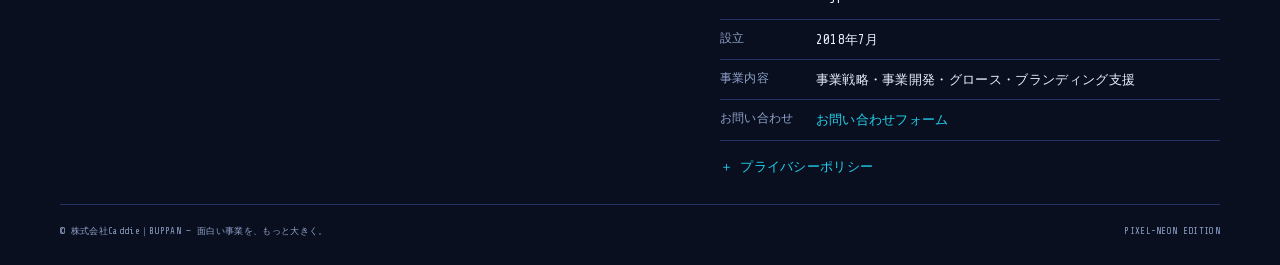
==== commit d12a1c71: "FVを静止画(ドット絵ネオン夜景)に置換：動画/生成canvasを撤去し軽量JPG(303KB)に。SPは花火/UFO等の演出をオフ Co-Authored-By: Claude Opus 4.8 <" ====
--- a/index.html
+++ b/index.html
@@ -109,8 +109,7 @@
     <main id="top">
       <!-- ======================= FV ======================= -->
       <section class="hero">
-        <canvas class="hero__canvas" id="cityCanvas" aria-label="みなとみらいの夜景をドット絵で表現したイメージ"></canvas>
-        <video id="fvVideo" class="hero__video" muted loop playsinline autoplay preload="auto" aria-hidden="true"><source src="assets/mm_fx.mp4" type="video/mp4"></video>
+        <img class="hero__bg" id="fvBg" src="assets/fv_pixel.jpg" alt="みなとみらいの夜景をドット絵で表現したイメージ" />
         <div class="hero__cine" aria-hidden="true"></div>
         <div class="hero__scrim" aria-hidden="true"></div>
         <canvas class="hero__fx" id="fvFx" aria-hidden="true"></canvas>
--- a/style.css
+++ b/style.css
@@ -86,9 +86,11 @@
 
 /* ===== FV ===== */
 .hero { position: relative; overflow: hidden; min-height: 90vh; display: flex; flex-direction: column; justify-content: flex-start; padding: 46px 0 40px; }
-.hero__canvas { position: absolute; inset: 0; width: 100%; height: 100%; image-rendering: pixelated; z-index: 0; }
-.hero__scrim { position: absolute; inset: 0; z-index: 1; background: linear-gradient(90deg, rgba(7,11,22,.92) 0%, rgba(7,11,22,.55) 42%, rgba(7,11,22,.15) 70%, transparent 100%); }
-.hero__inner { position: relative; z-index: 2; display: flex; justify-content: space-between; align-items: center; gap: 40px; }
+.hero__canvas { position: absolute; inset: 0; width: 100%; height: 100%; image-rendering: pixelated; z-index: 1; }
+/* 静止画FV（ドット絵ネオン夜景） */
+.hero__bg { position: absolute; inset: 0; width: 100%; height: 100%; object-fit: cover; object-position: center 38%; z-index: 0; }
+.hero__scrim { position: absolute; inset: 0; z-index: 2; background: linear-gradient(90deg, rgba(7,11,22,.92) 0%, rgba(7,11,22,.55) 42%, rgba(7,11,22,.15) 70%, transparent 100%); }
+.hero__inner { position: relative; z-index: 3; display: flex; justify-content: space-between; align-items: center; gap: 40px; }
 .hero__title {
   font-size: clamp(38px, 6.4vw, 80px); line-height: 1.14; font-weight: 800; margin: 0;
   text-shadow: 0 0 26px rgba(34,211,238,.4), 4px 4px 0 rgba(255,45,149,.28);
@@ -96,7 +98,7 @@
 .hero__title span { color: var(--cyan); text-shadow: 0 0 30px rgba(34,211,238,.8); }
 .hero__lead { color: #cdd9f2; margin: 26px 0 34px; font-size: 16px; }
 .hero__cta { display: flex; gap: 16px; flex-wrap: wrap; }
-.hero__scroll { position: relative; z-index: 2; text-align: center; margin-top: 34px; font-family: "Share Tech Mono", monospace; font-size: 9px; color: var(--muted); animation: bob 1.6s ease-in-out infinite; }
+.hero__scroll { position: relative; z-index: 3; text-align: center; margin-top: 34px; font-family: "Share Tech Mono", monospace; font-size: 9px; color: var(--muted); animation: bob 1.6s ease-in-out infinite; }
 @keyframes bob { 50% { transform: translateY(6px); } }
 
 /* グリッチ見出し */
@@ -235,9 +237,9 @@
 
 /* ===== シネマティックFV（カメラの動き＋光のドリフト） ===== */
 /* FVのカメラ演出（ken burns）は無効化：上下の動きなし */
-.hero__video { position: absolute; inset: 0; width: 100%; height: 100%; object-fit: cover; z-index: 0; display: none; image-rendering: pixelated; }
-.hero__fx { position: absolute; inset: 0; width: 100%; height: 100%; z-index: 1; pointer-events: none; image-rendering: pixelated; }
-.hero__cine { position: absolute; inset: 0; z-index: 1; pointer-events: none; background: radial-gradient(55% 45% at 28% 22%, rgba(34,211,238,.12), transparent 62%); animation: heroCine 16s ease-in-out infinite alternate; }
+.hero__video { position: absolute; inset: 0; width: 100%; height: 100%; object-fit: cover; z-index: 0; image-rendering: pixelated; }
+.hero__fx { position: absolute; inset: 0; width: 100%; height: 100%; z-index: 2; pointer-events: none; image-rendering: pixelated; }
+.hero__cine { position: absolute; inset: 0; z-index: 2; pointer-events: none; background: radial-gradient(55% 45% at 28% 22%, rgba(34,211,238,.12), transparent 62%); animation: heroCine 16s ease-in-out infinite alternate; }
 @keyframes heroCine { from { opacity: .6; } to { opacity: 1; } }
 
 .crt { position: fixed; inset: 0; z-index: 900; pointer-events: none; background: repeating-linear-gradient(0deg, rgba(0,0,0,.14) 0 1px, transparent 1px 3px); mix-blend-mode: multiply; opacity: .5; }
@@ -262,8 +264,10 @@
   .nav.is-open .nav__cta { display: block; margin: 12px 20px 4px; padding: 15px 24px; text-align: center; color: #07101e !important; background: var(--lime); border-bottom: none; border-radius: 8px; font-weight: 700; box-shadow: 0 0 20px rgba(198,245,66,.4); }
   /* FV：上＝文字（暗背景）／下＝夜景バンドに分離 */
   .hero { min-height: 90vh; padding-top: 38px; }
-  .hero__canvas { top: 44%; height: 56%; -webkit-mask-image: linear-gradient(to bottom, transparent 0, #000 14%); mask-image: linear-gradient(to bottom, transparent 0, #000 14%); }
-  .hero__scrim { background: linear-gradient(180deg, var(--bg) 0%, rgba(7,11,22,.74) 30%, rgba(7,11,22,.15) 52%, transparent 62%); }
+  /* 静止画FV：文字は上部の暗いスクリムで可読性確保 */
+  .hero__scrim { background: linear-gradient(180deg, rgba(7,11,22,.94) 0%, rgba(7,11,22,.8) 26%, rgba(7,11,22,.35) 50%, rgba(7,11,22,.15) 68%, rgba(7,11,22,.35) 100%); }
+  /* SPでは花火・流れ星・UFO等の演出は非表示（負荷軽減） */
+  .hero__fx { display: none; }
   .hero__inner { flex-direction: column; align-items: stretch; gap: 22px; }
   .hero__title { text-shadow: 0 2px 12px rgba(7,11,22,.95), 0 0 26px rgba(34,211,238,.4); }
   .hero__lead { text-shadow: 0 2px 10px rgba(7,11,22,.95); }
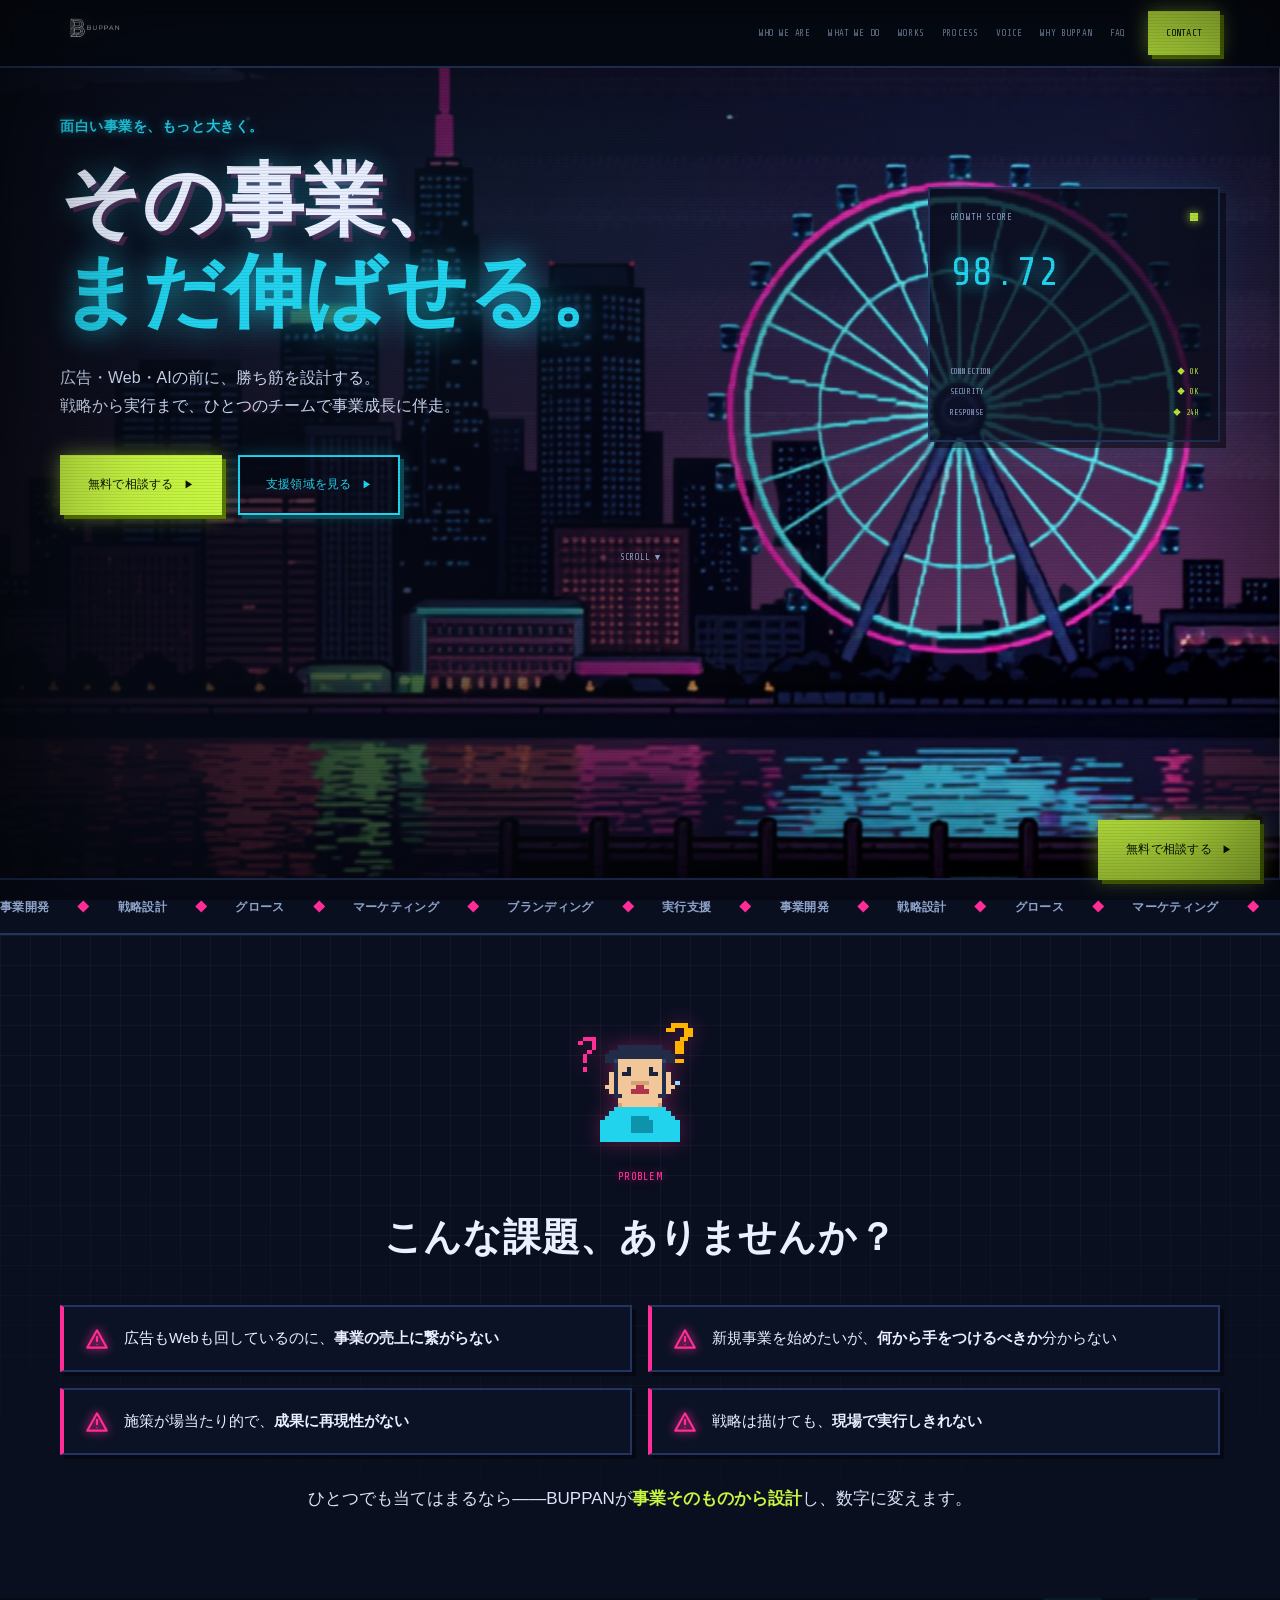
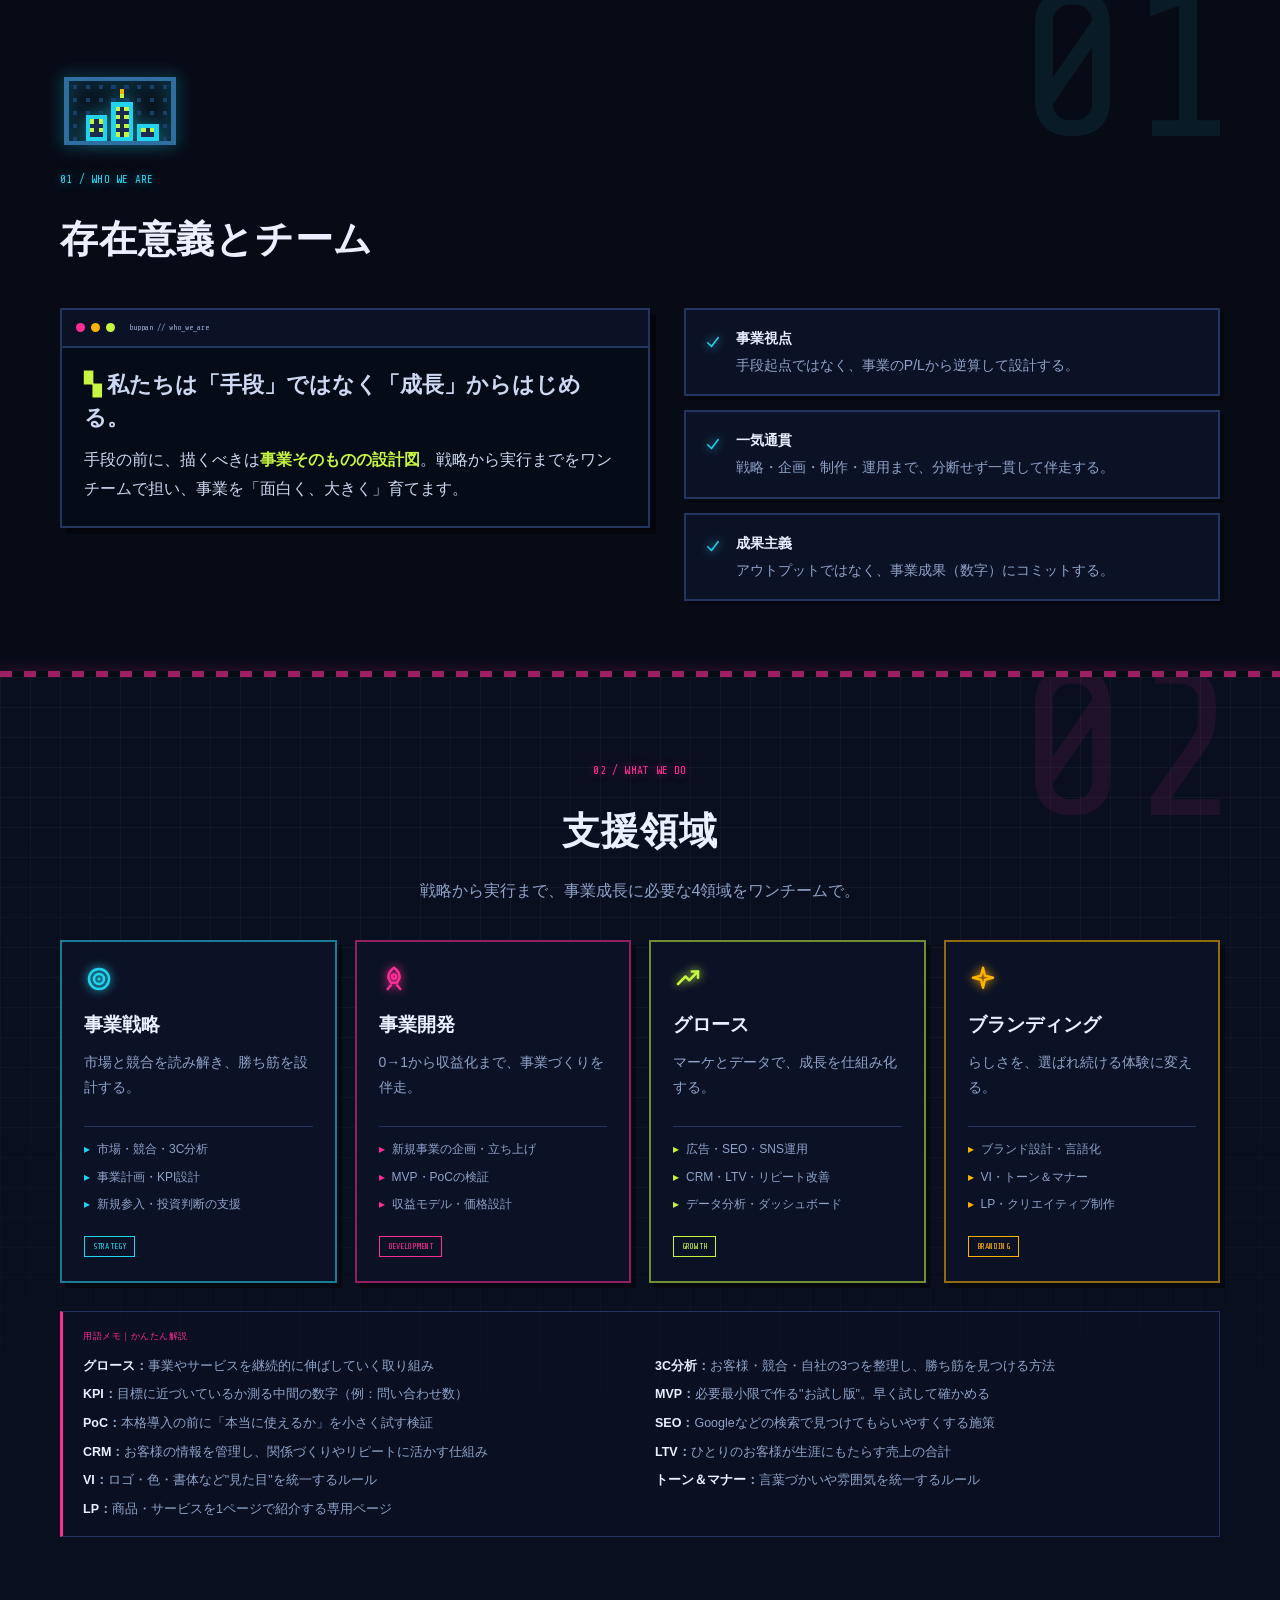
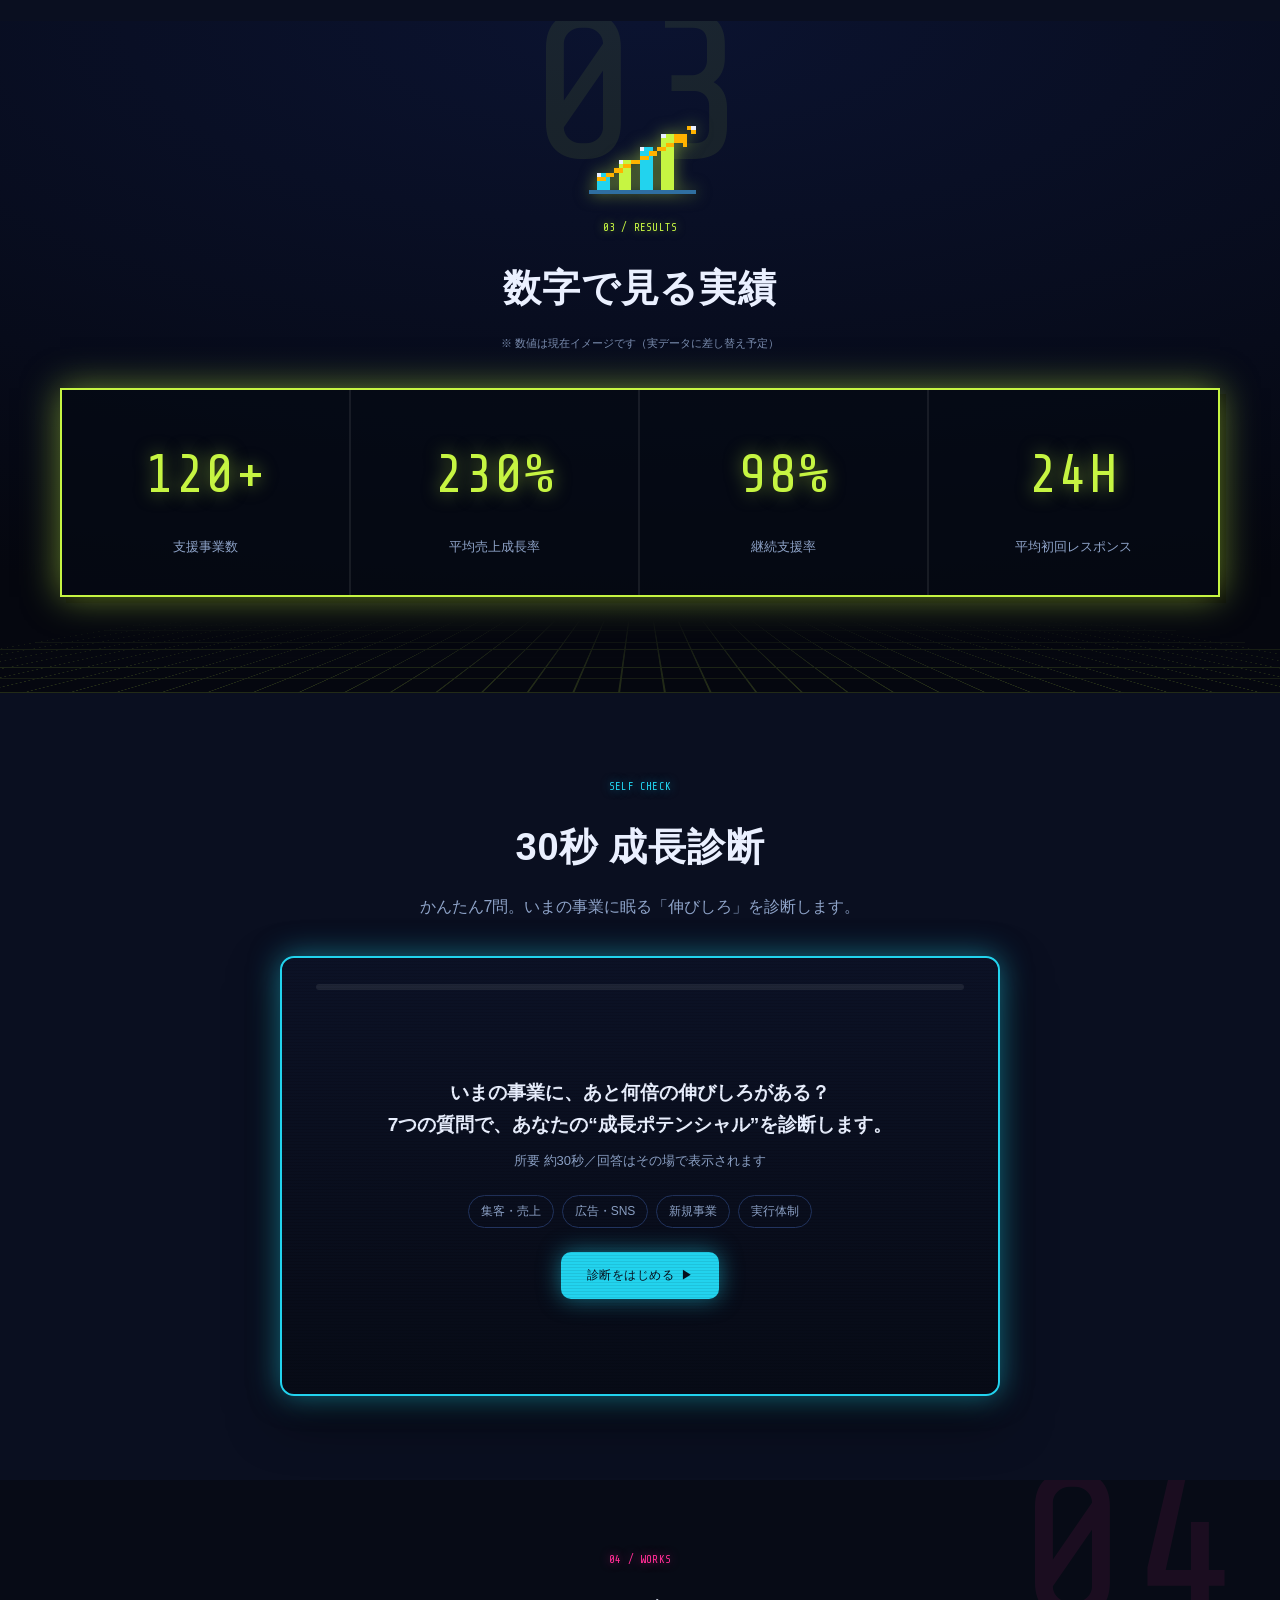
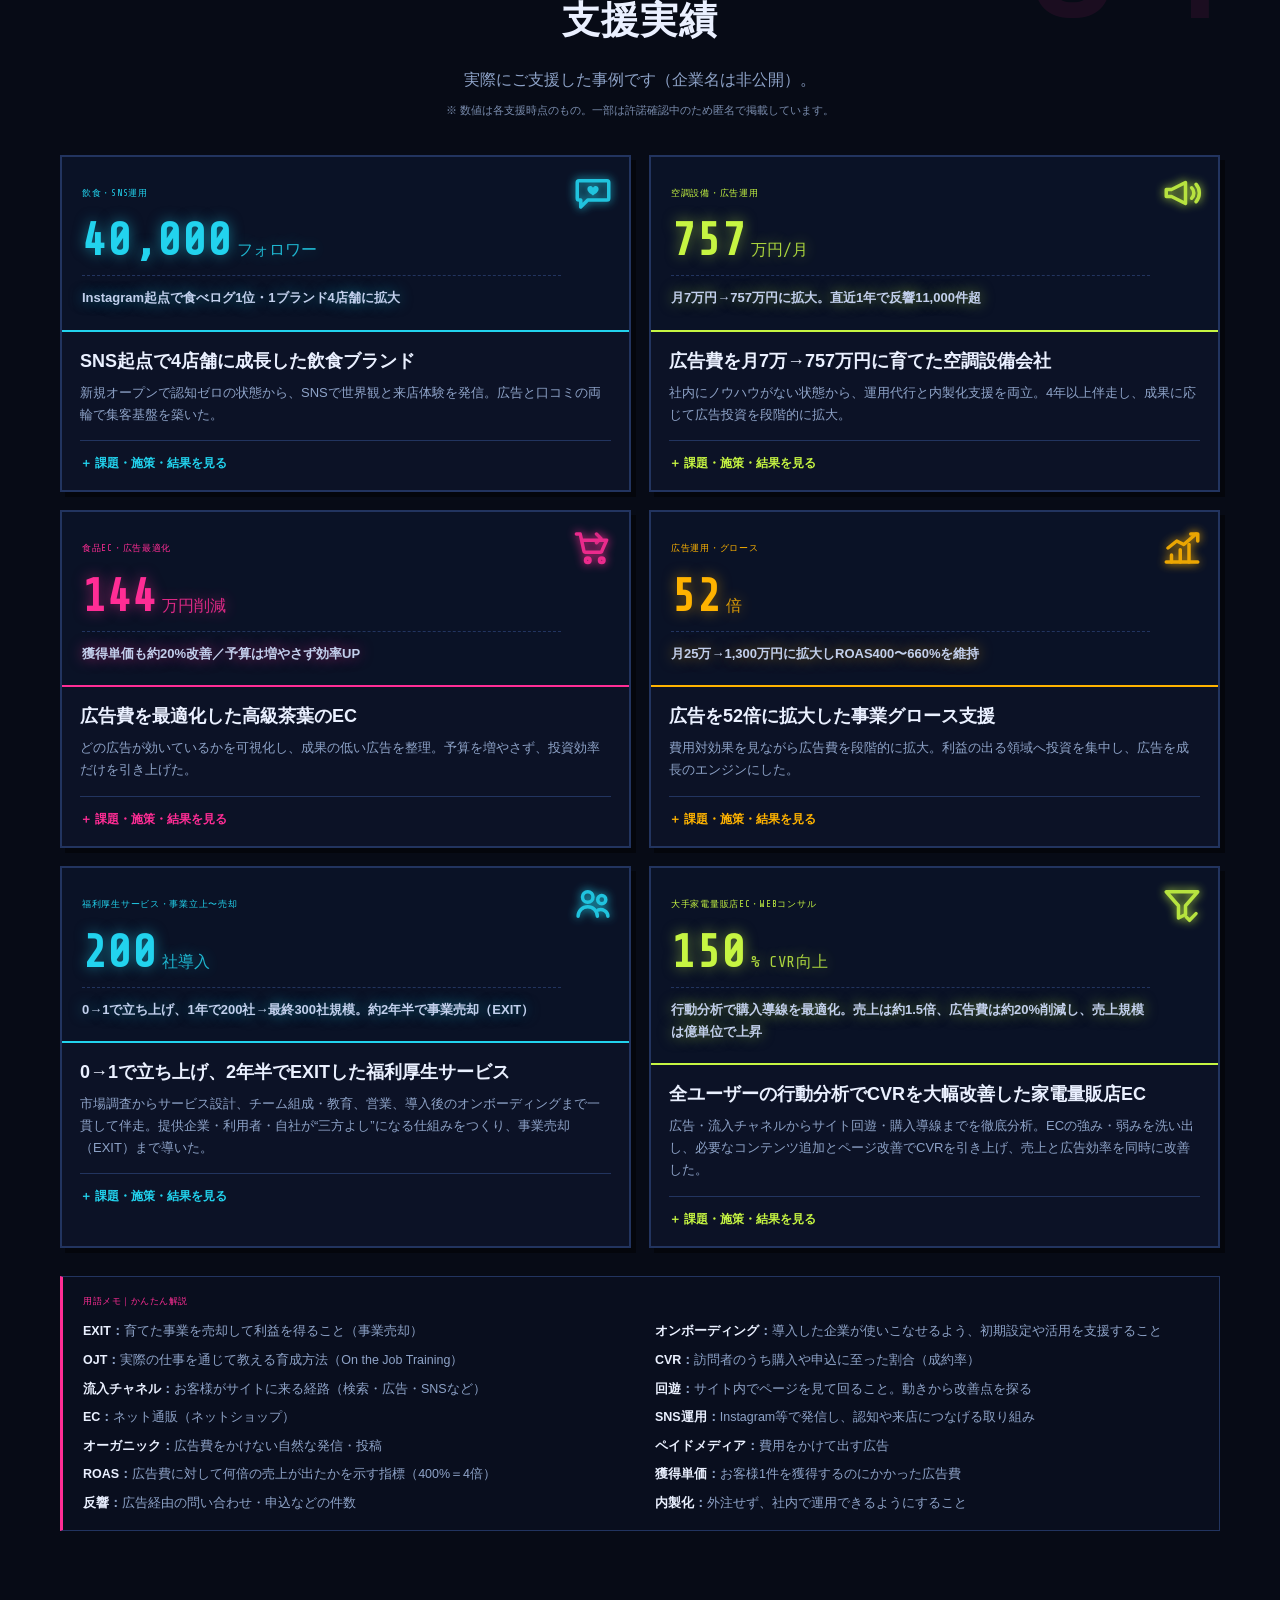
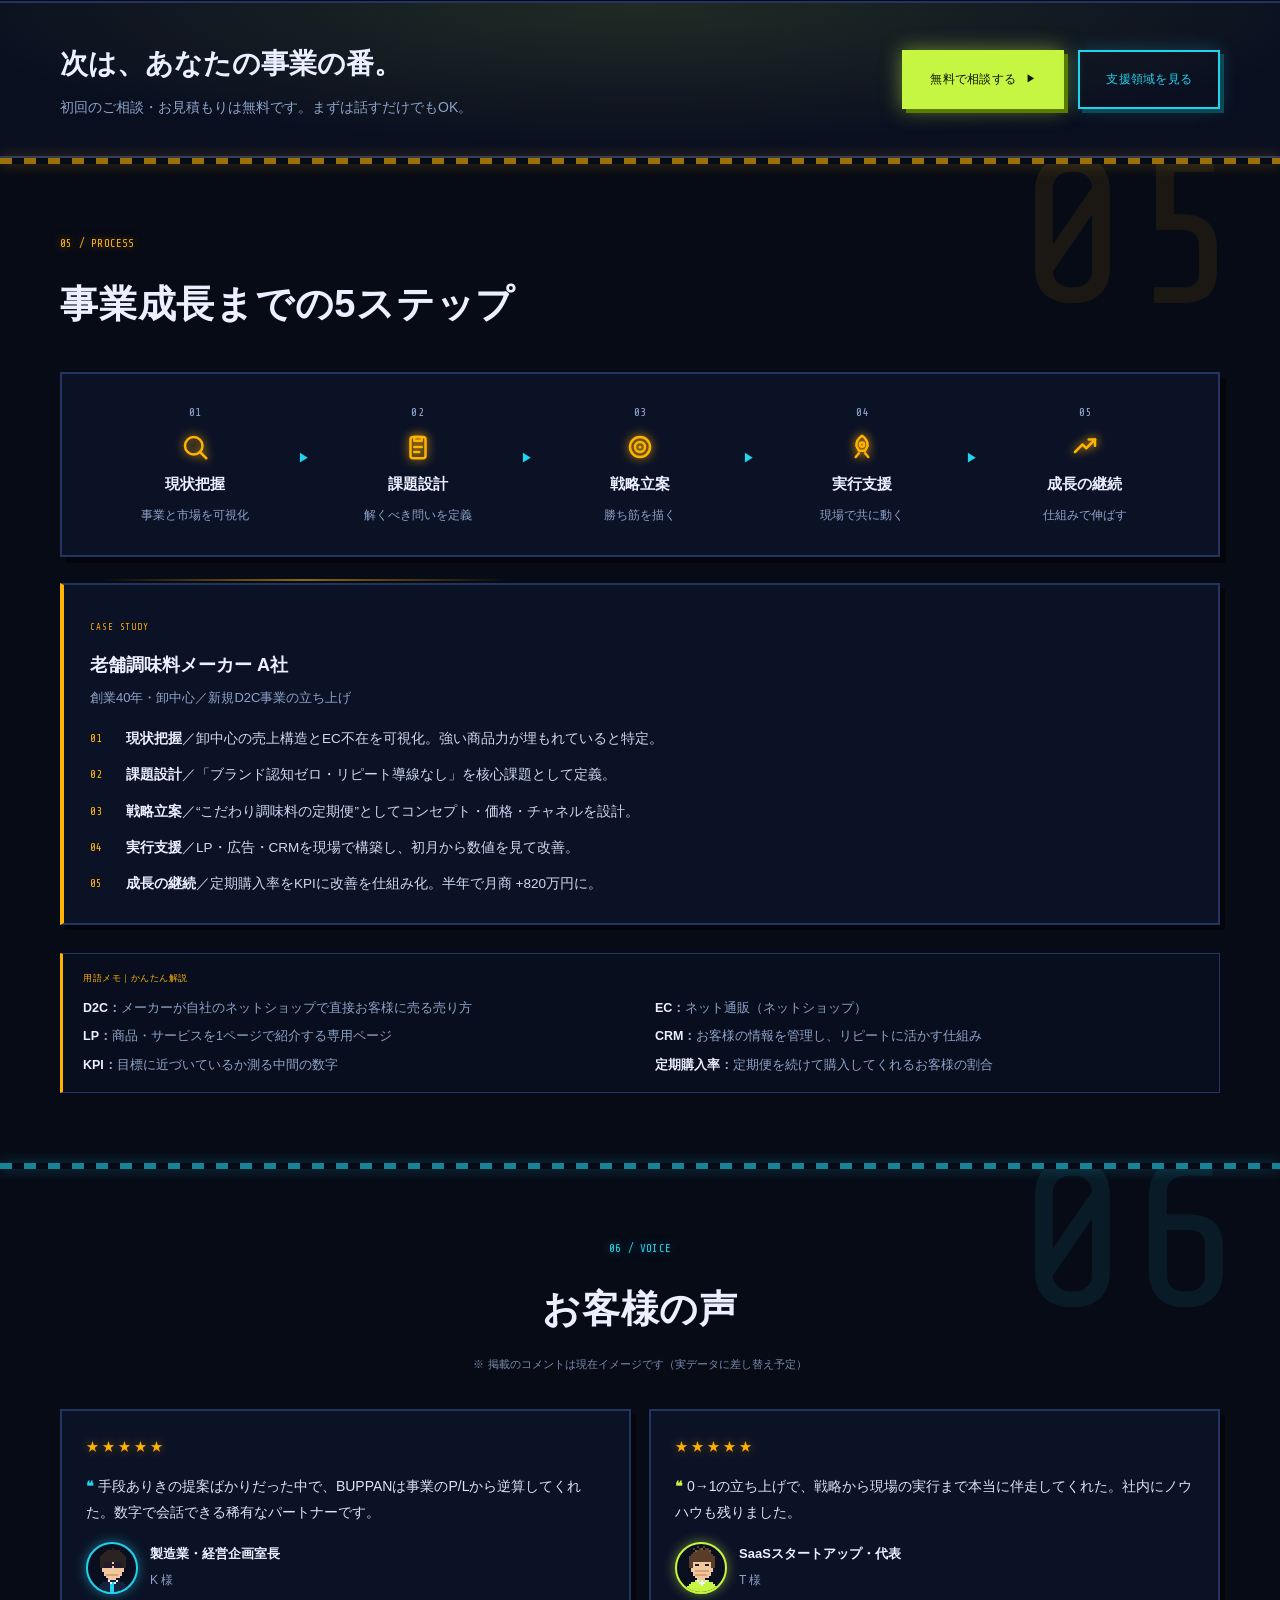
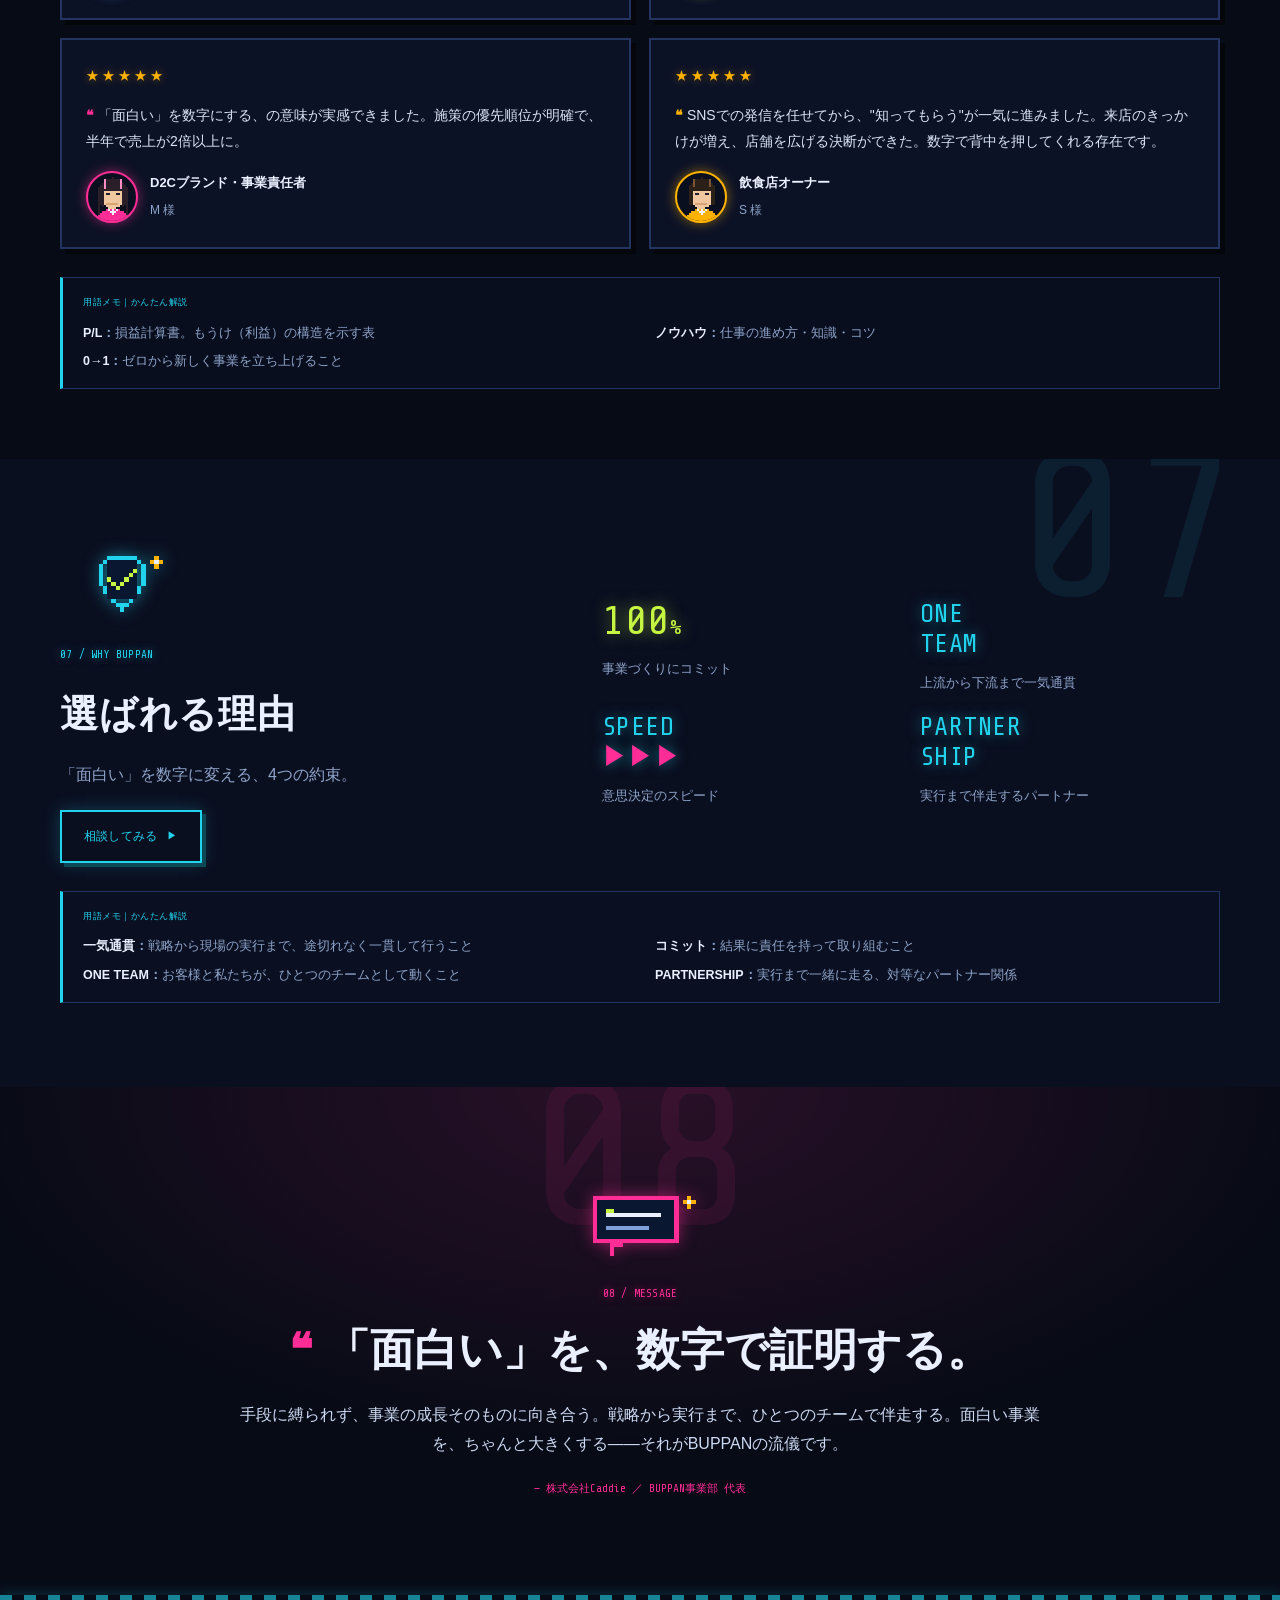
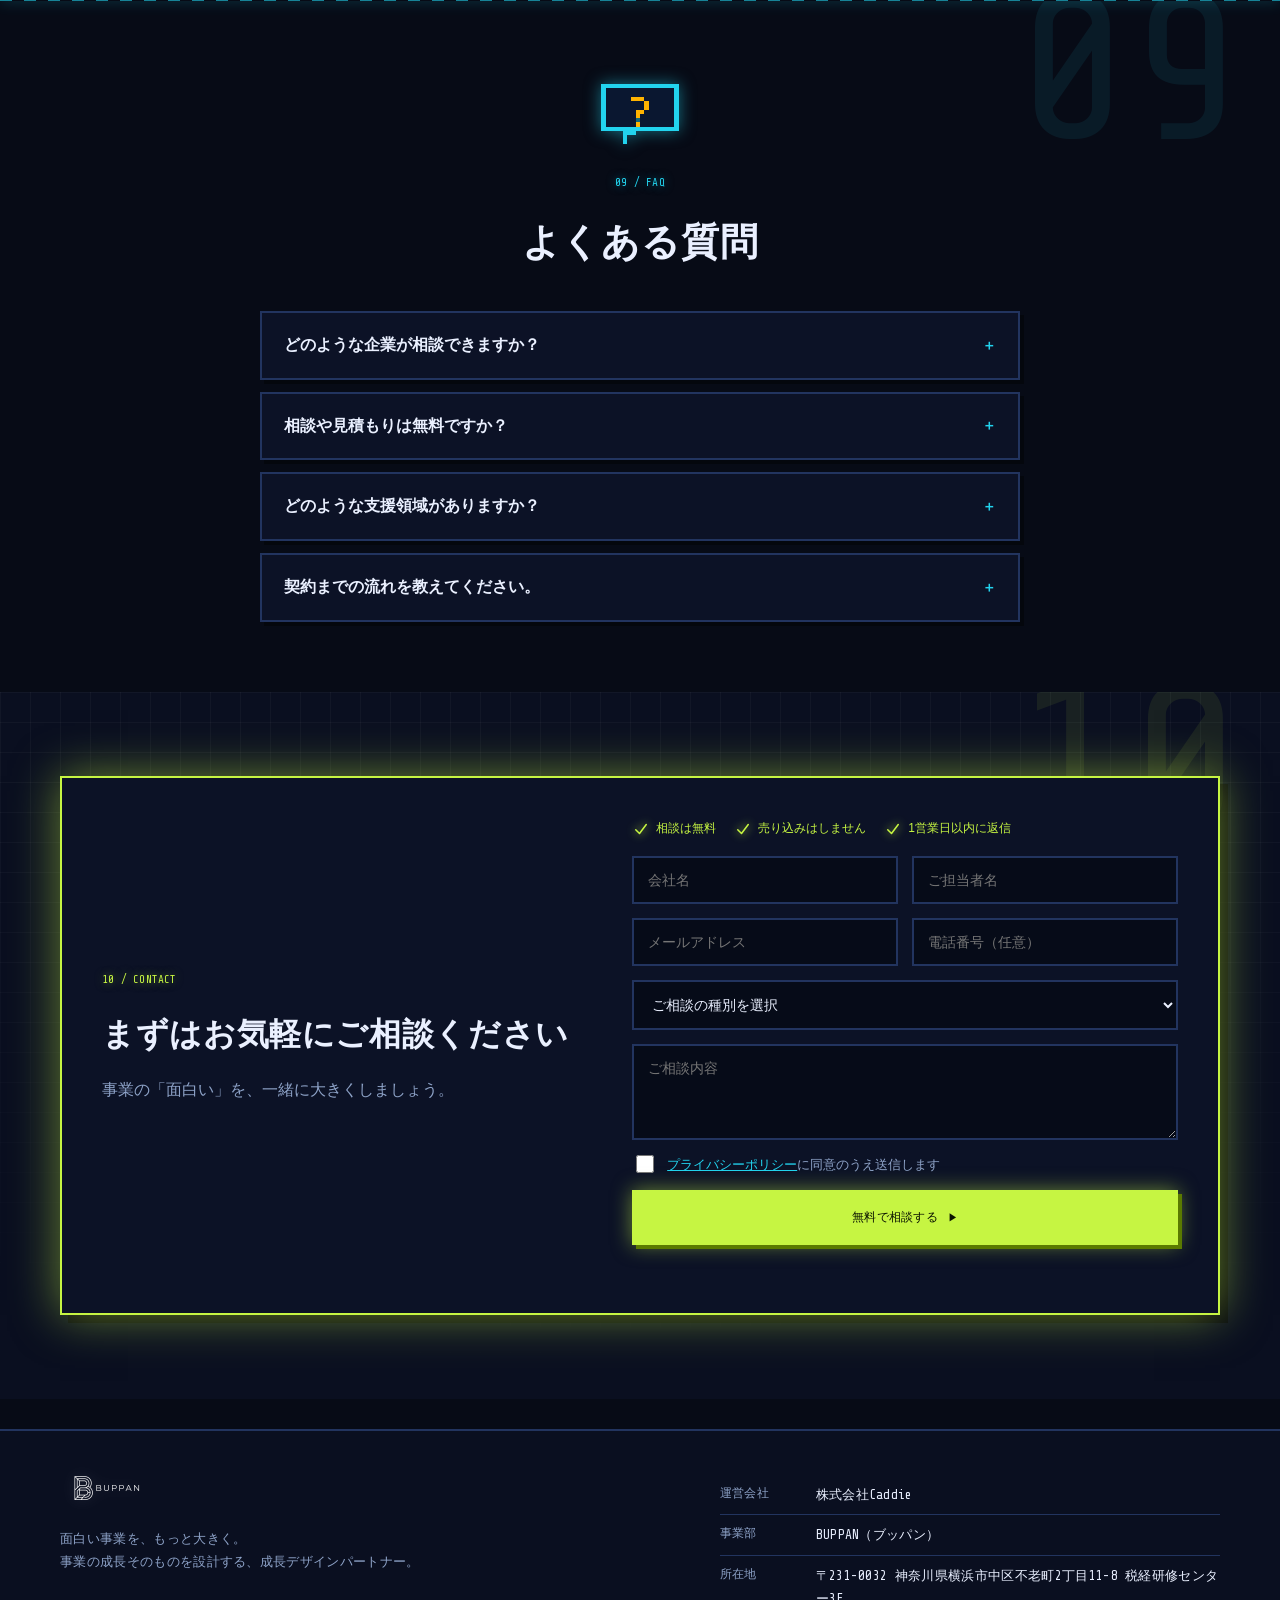
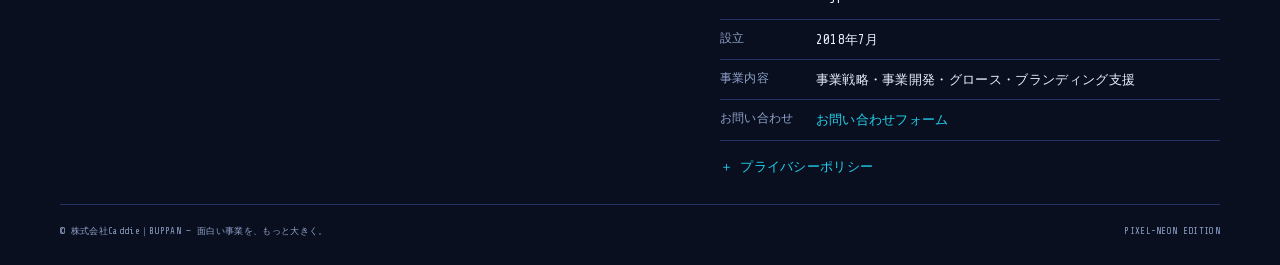
==== commit fa3e60eb: "FV：PCは実写動画に復元／SPのみ静止画(fv_pixel.jpg)。動画は非表示時に停止される問題を回避（先に表示→再生、poster=静止画）。SPは動画未読込＋演出オフ Co-Authored" ====
--- a/index.html
+++ b/index.html
@@ -110,6 +110,7 @@
       <!-- ======================= FV ======================= -->
       <section class="hero">
         <img class="hero__bg" id="fvBg" src="assets/fv_pixel.jpg" alt="みなとみらいの夜景をドット絵で表現したイメージ" />
+        <video id="fvVideo" class="hero__video" muted loop playsinline preload="auto" poster="assets/fv_pixel.jpg" aria-hidden="true"></video>
         <div class="hero__cine" aria-hidden="true"></div>
         <div class="hero__scrim" aria-hidden="true"></div>
         <canvas class="hero__fx" id="fvFx" aria-hidden="true"></canvas>
--- a/style.css
+++ b/style.css
@@ -237,7 +237,7 @@
 
 /* ===== シネマティックFV（カメラの動き＋光のドリフト） ===== */
 /* FVのカメラ演出（ken burns）は無効化：上下の動きなし */
-.hero__video { position: absolute; inset: 0; width: 100%; height: 100%; object-fit: cover; z-index: 0; image-rendering: pixelated; }
+.hero__video { position: absolute; inset: 0; width: 100%; height: 100%; object-fit: cover; z-index: 1; display: none; image-rendering: pixelated; }
 .hero__fx { position: absolute; inset: 0; width: 100%; height: 100%; z-index: 2; pointer-events: none; image-rendering: pixelated; }
 .hero__cine { position: absolute; inset: 0; z-index: 2; pointer-events: none; background: radial-gradient(55% 45% at 28% 22%, rgba(34,211,238,.12), transparent 62%); animation: heroCine 16s ease-in-out infinite alternate; }
 @keyframes heroCine { from { opacity: .6; } to { opacity: 1; } }
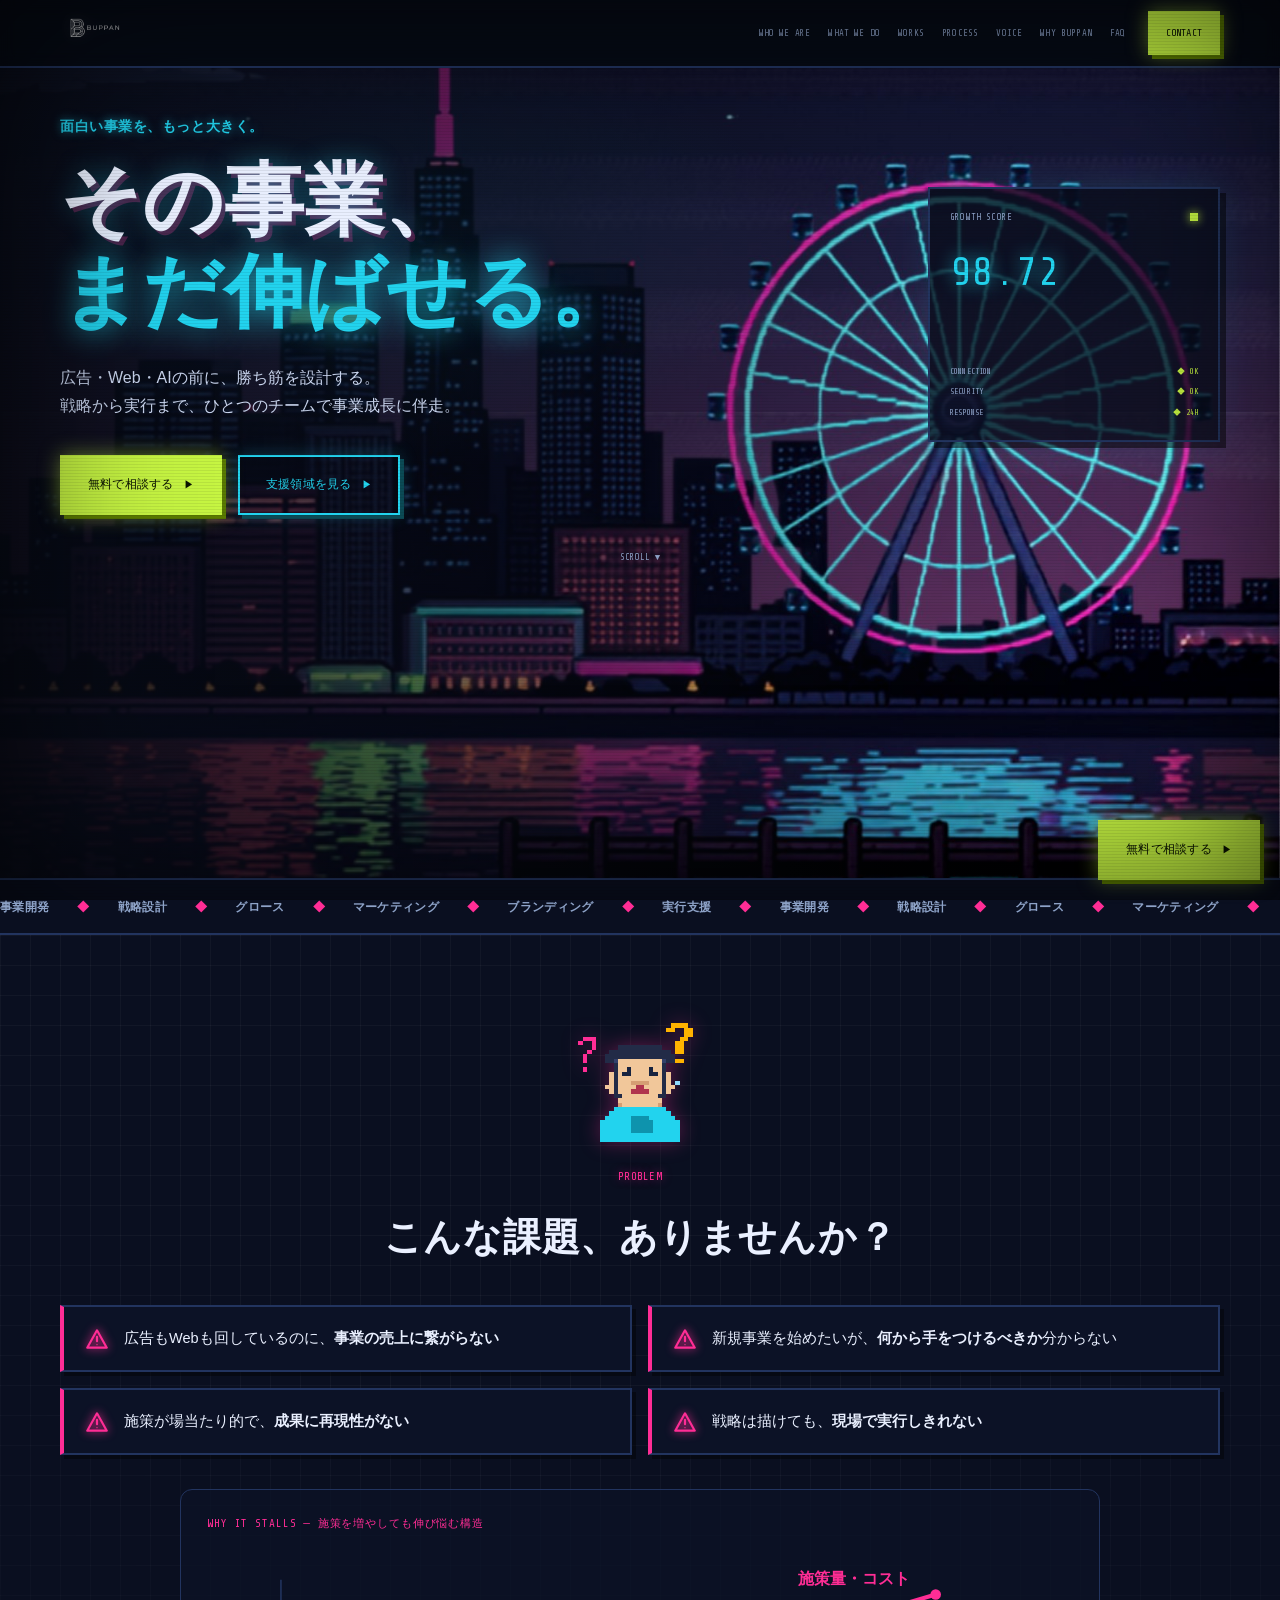
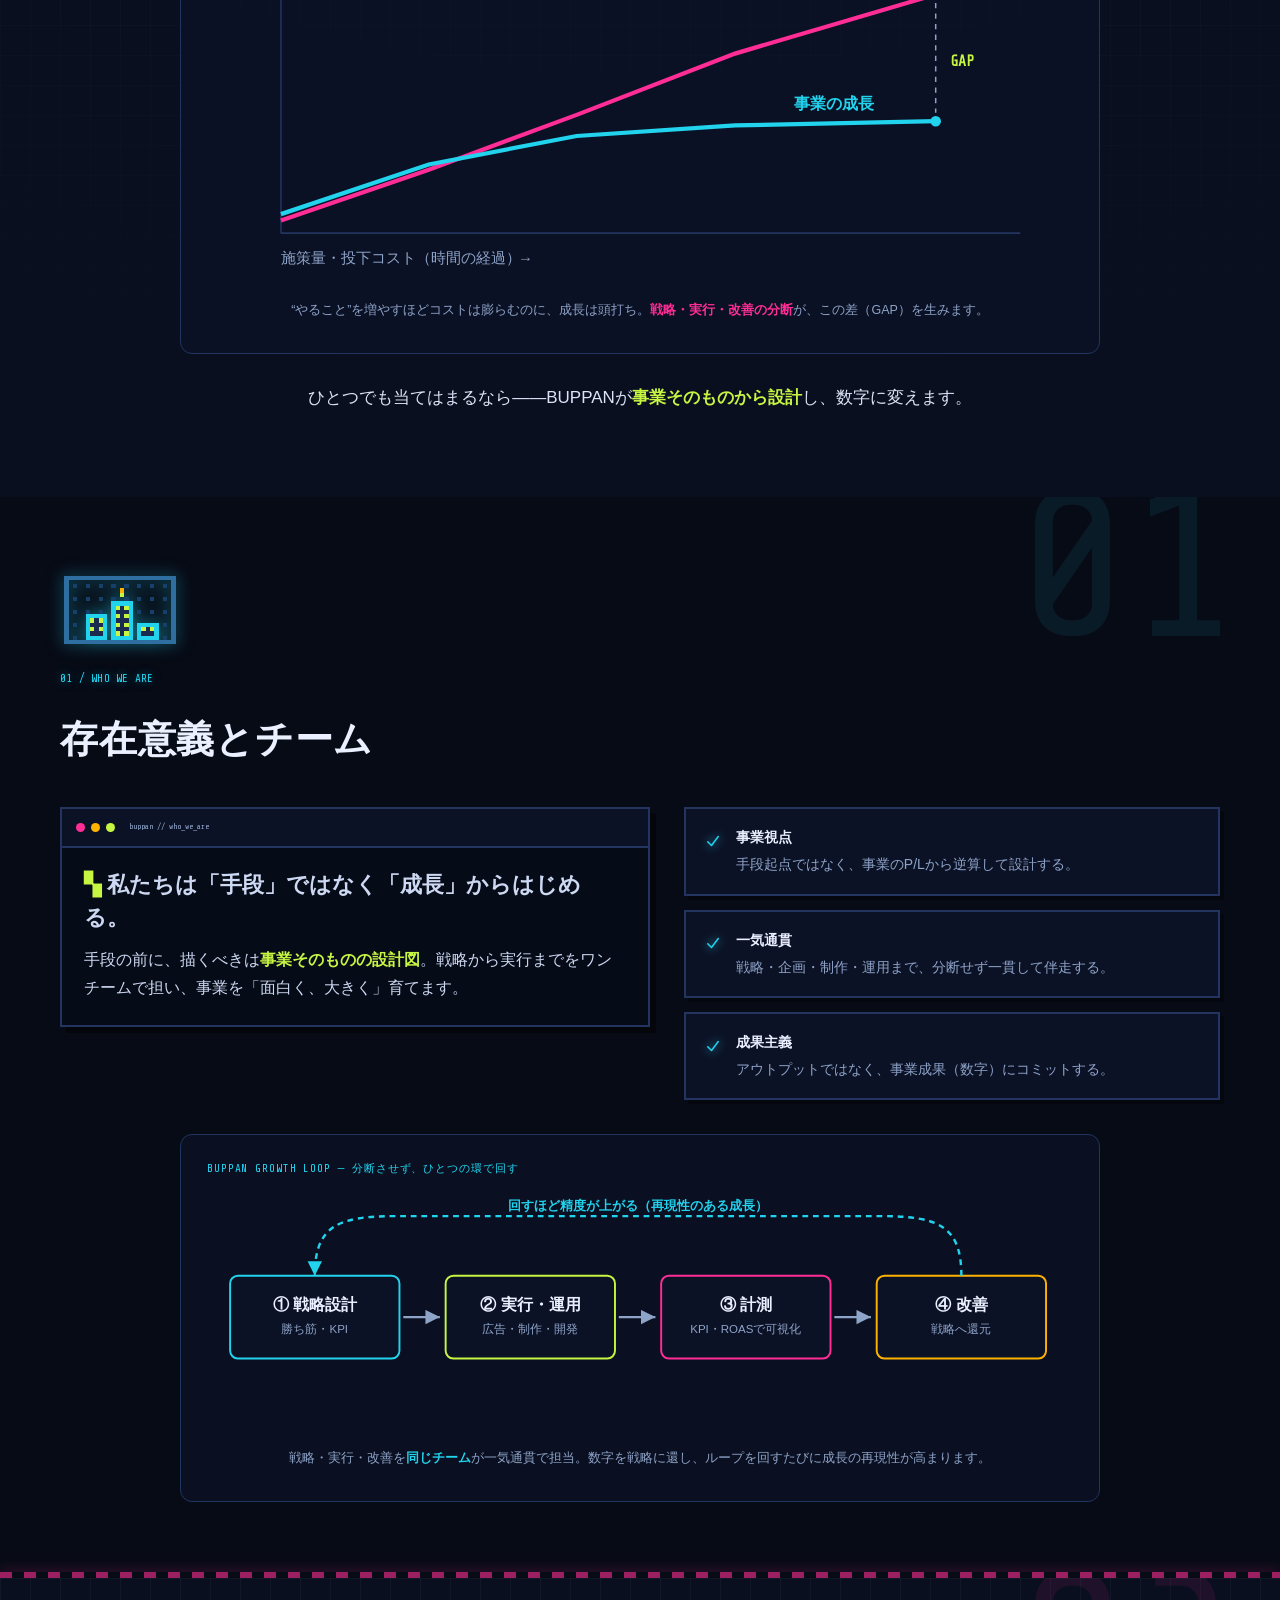
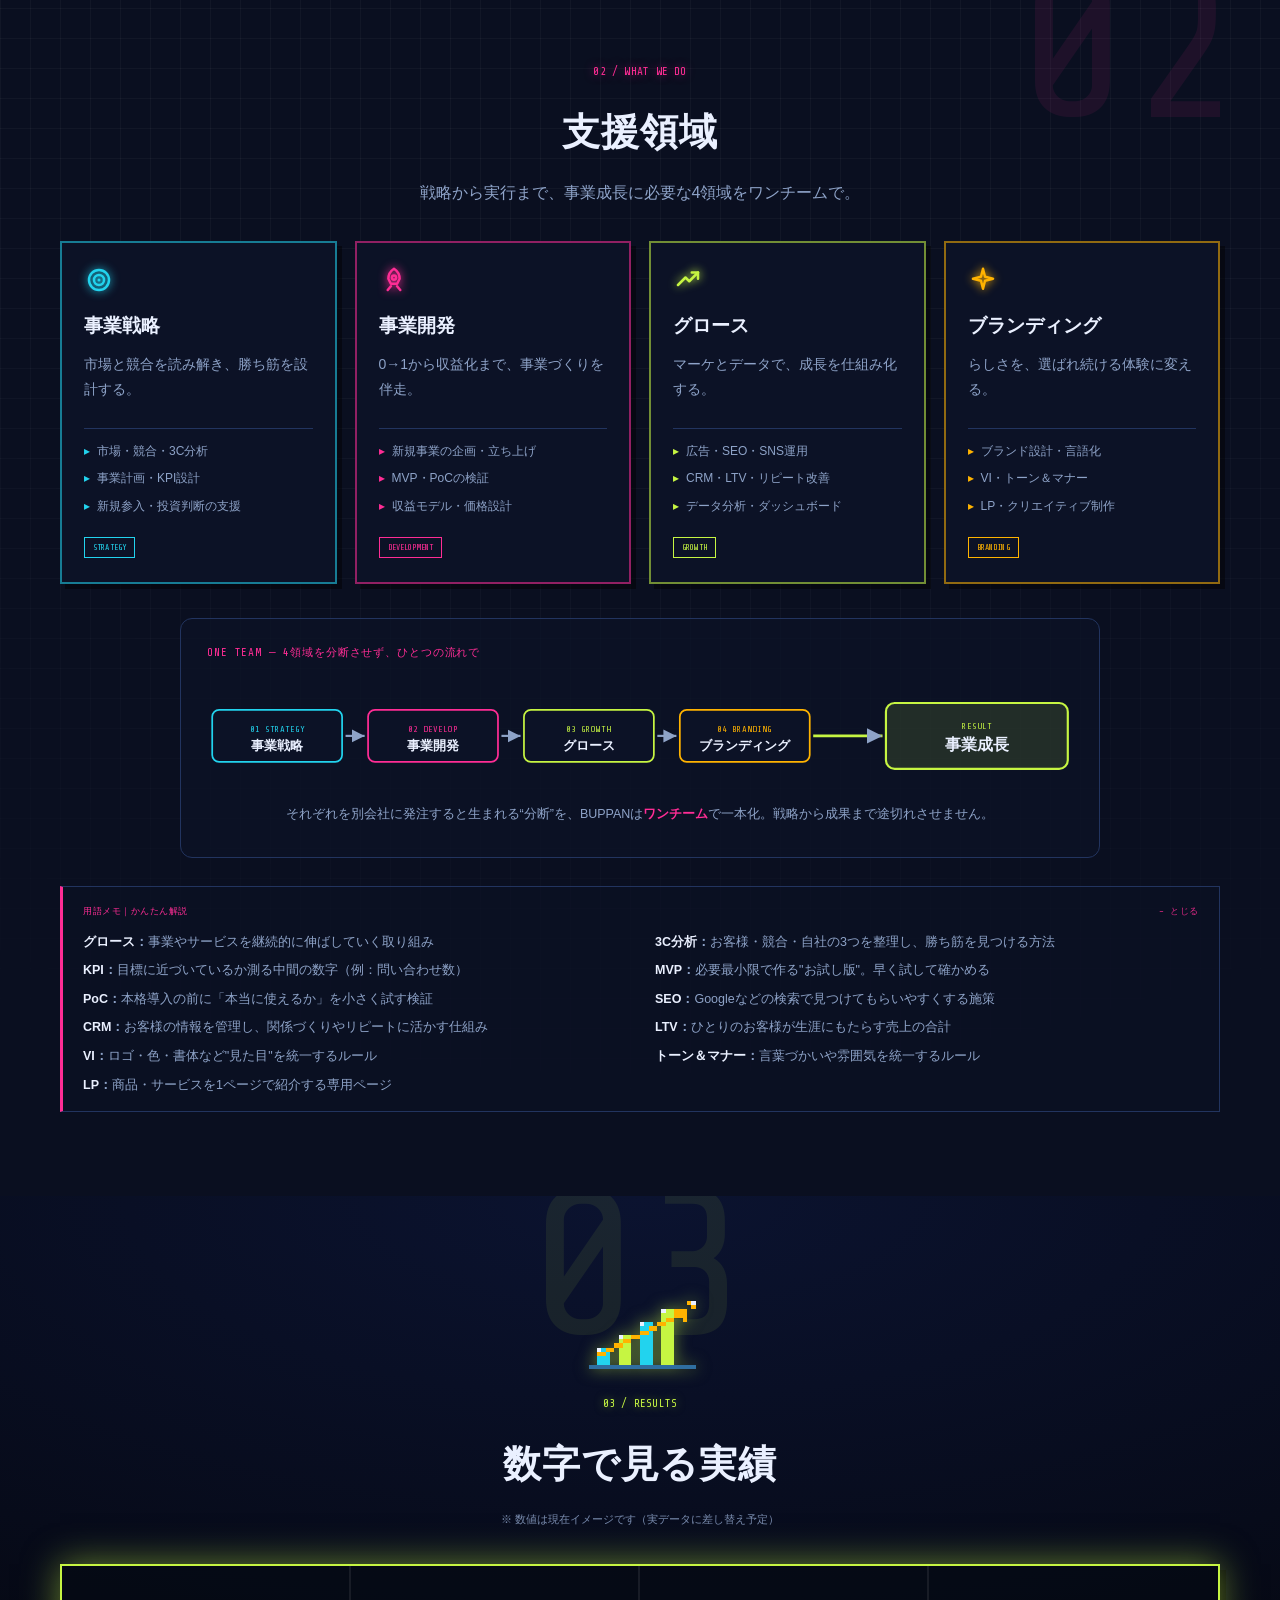
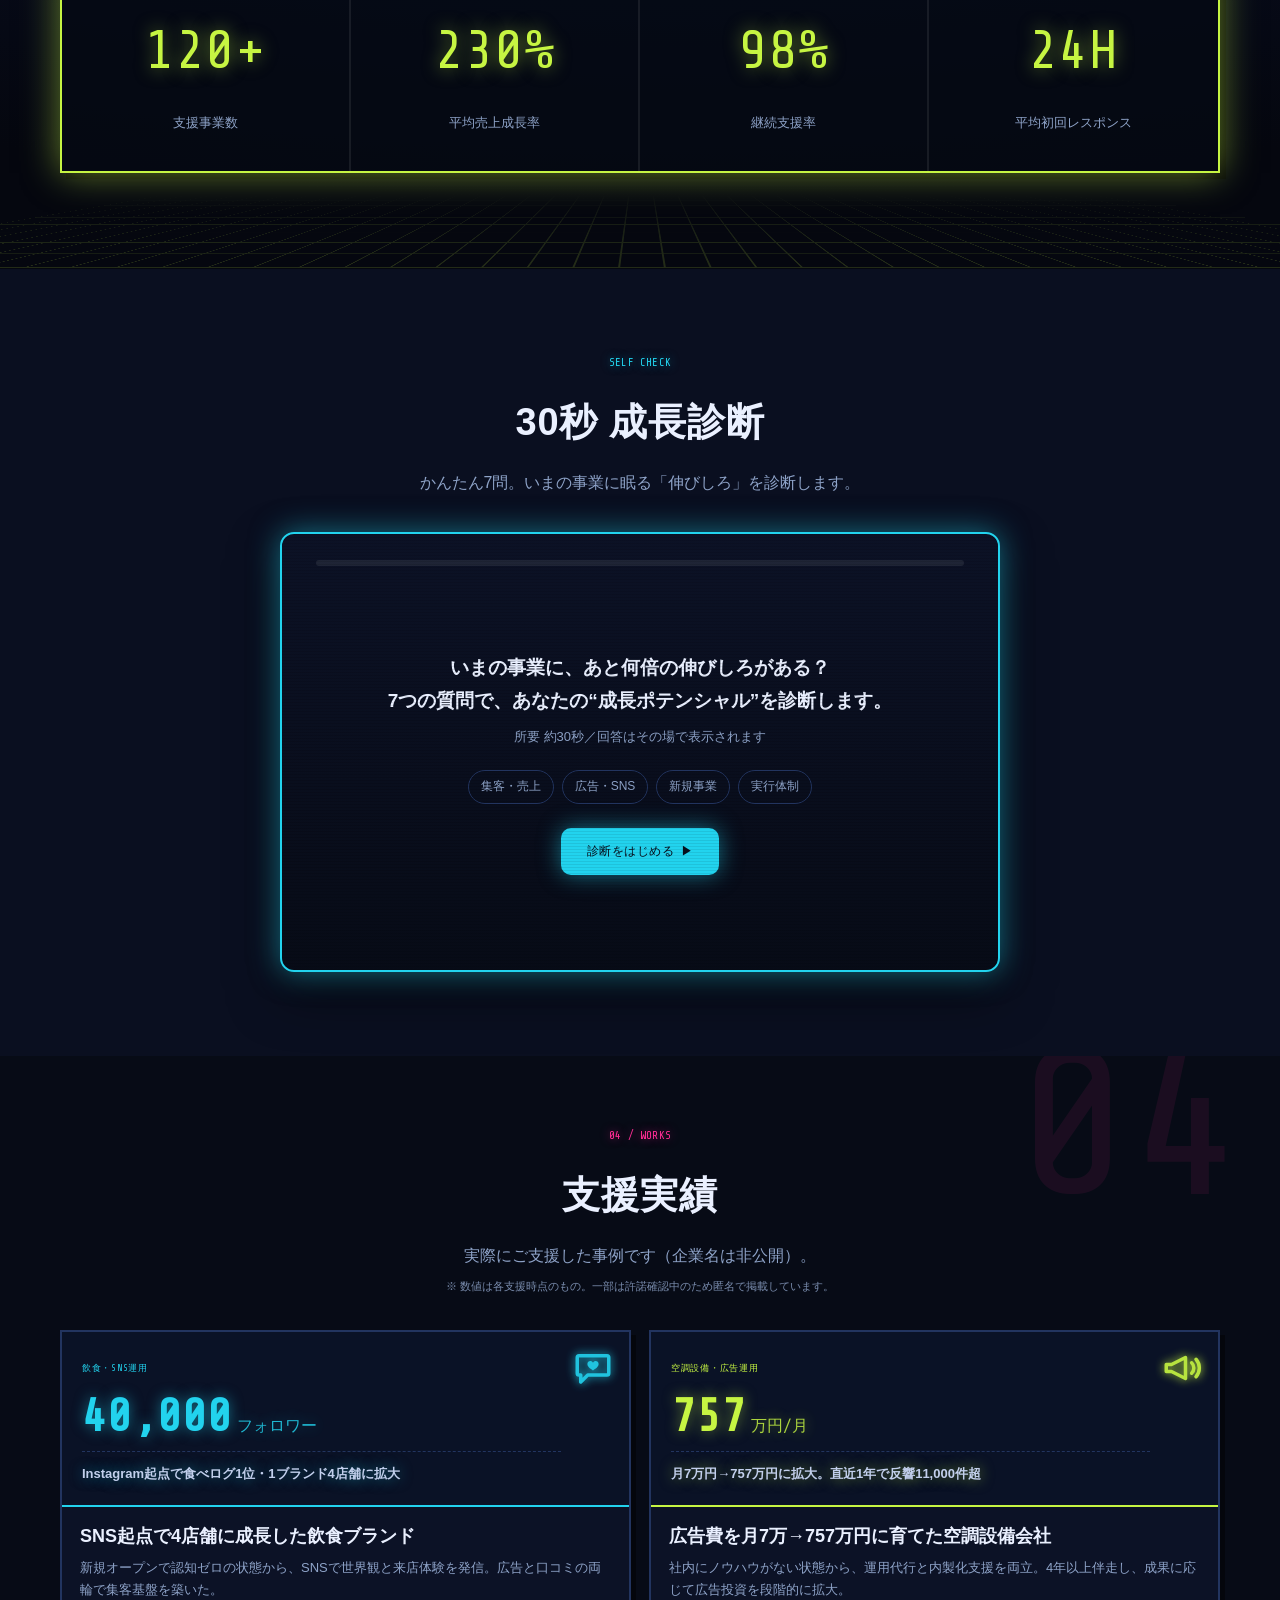
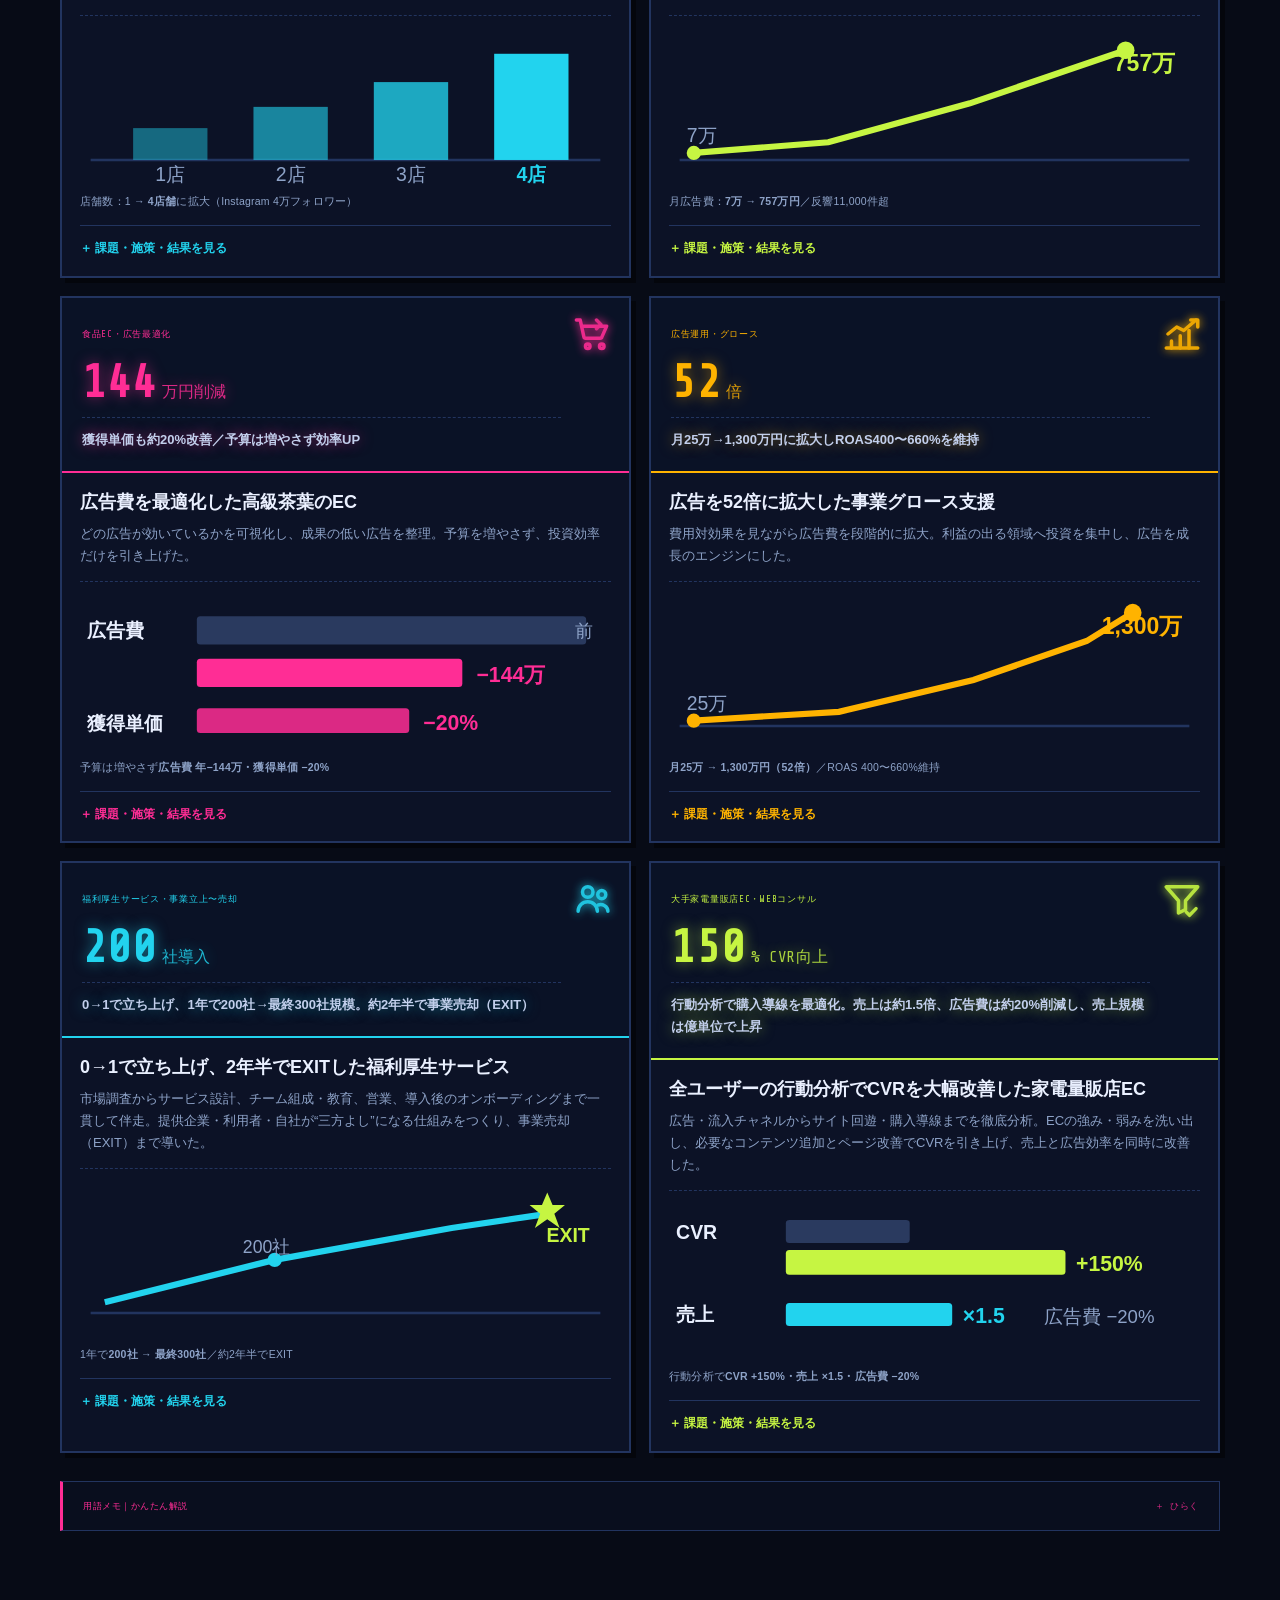
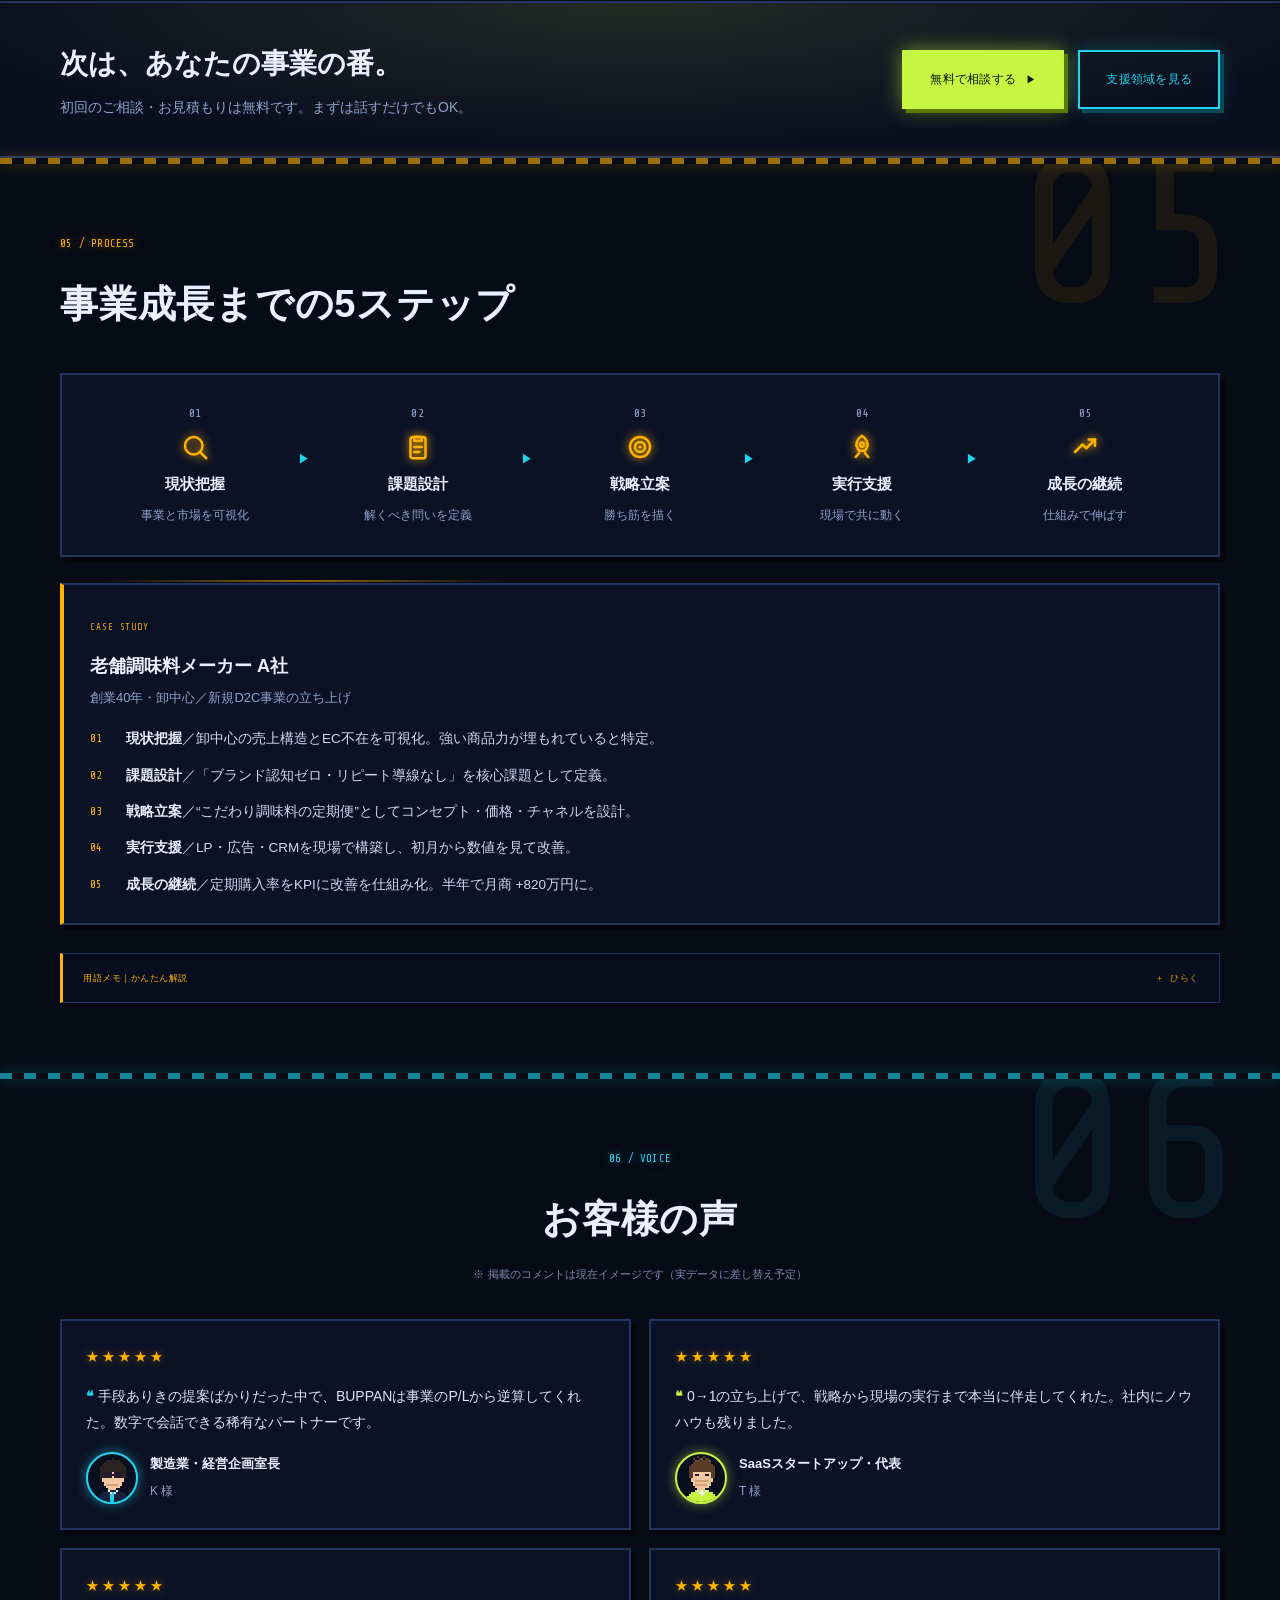
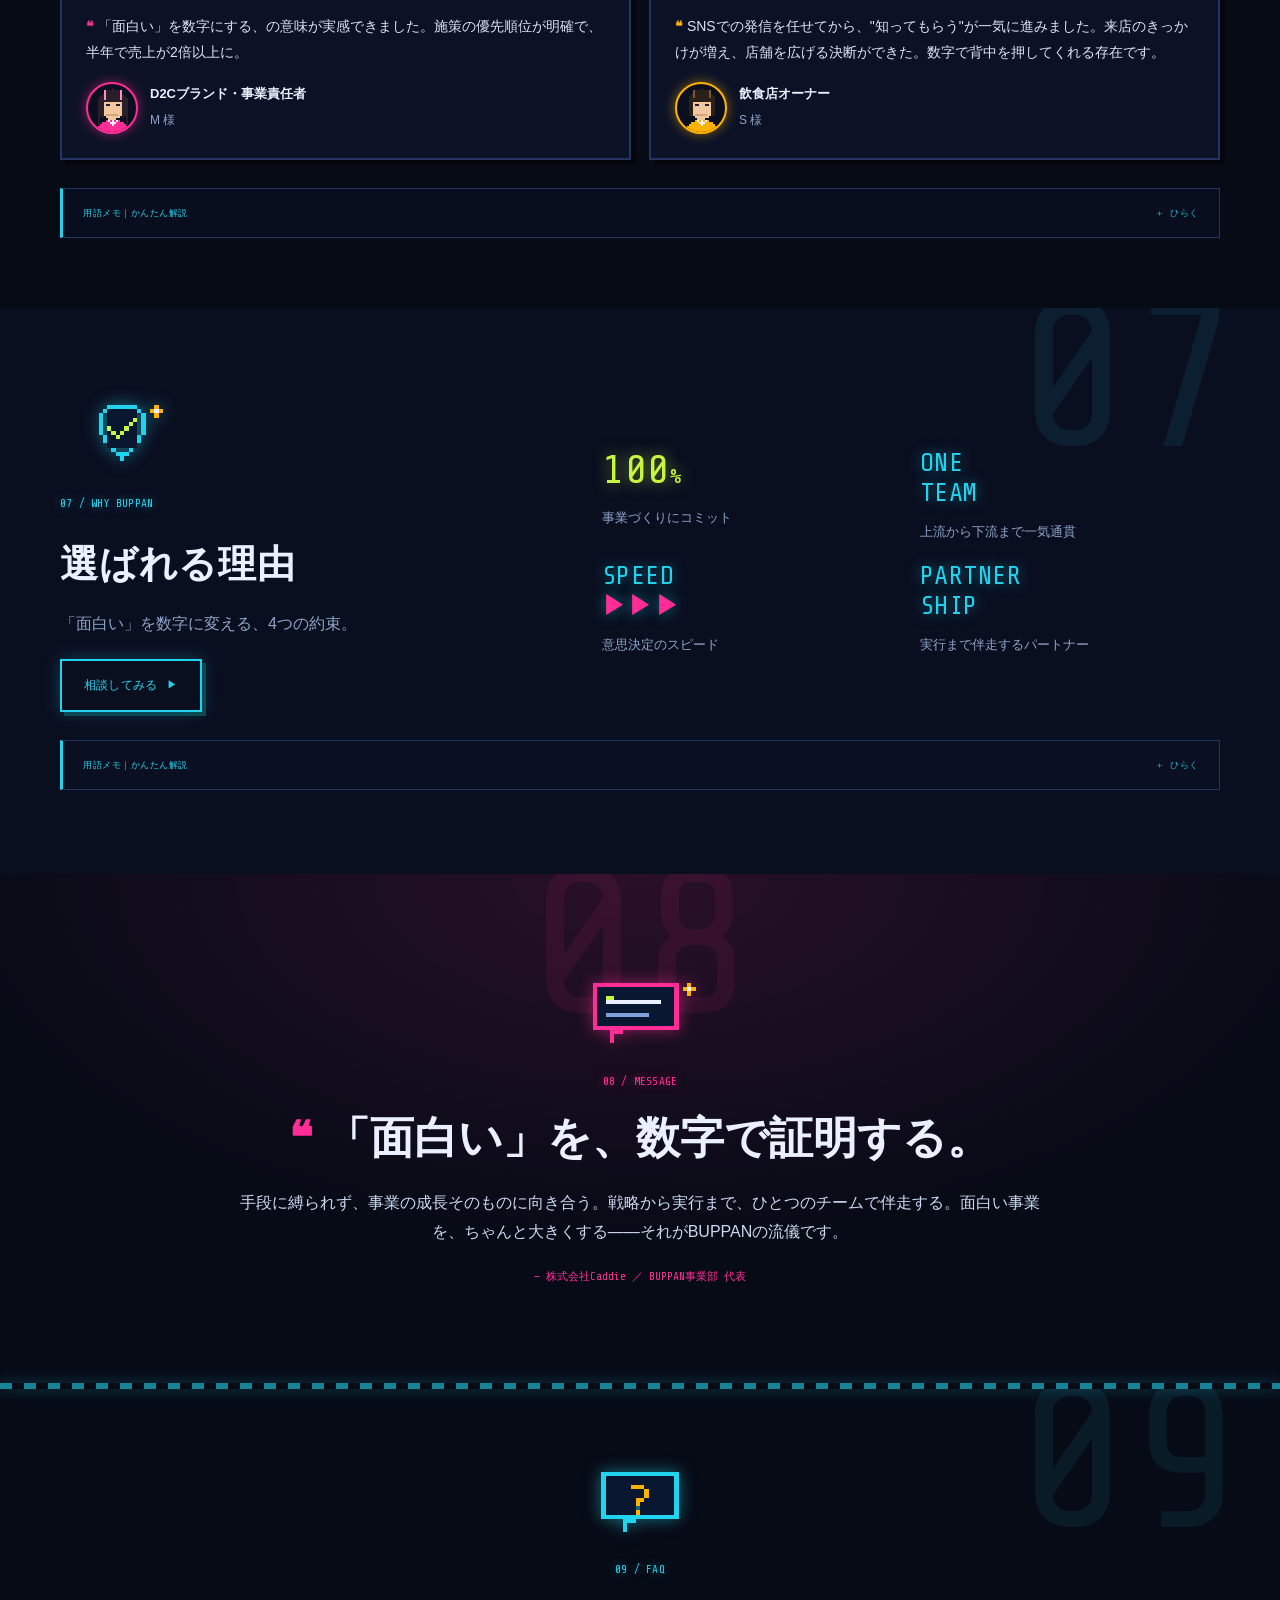
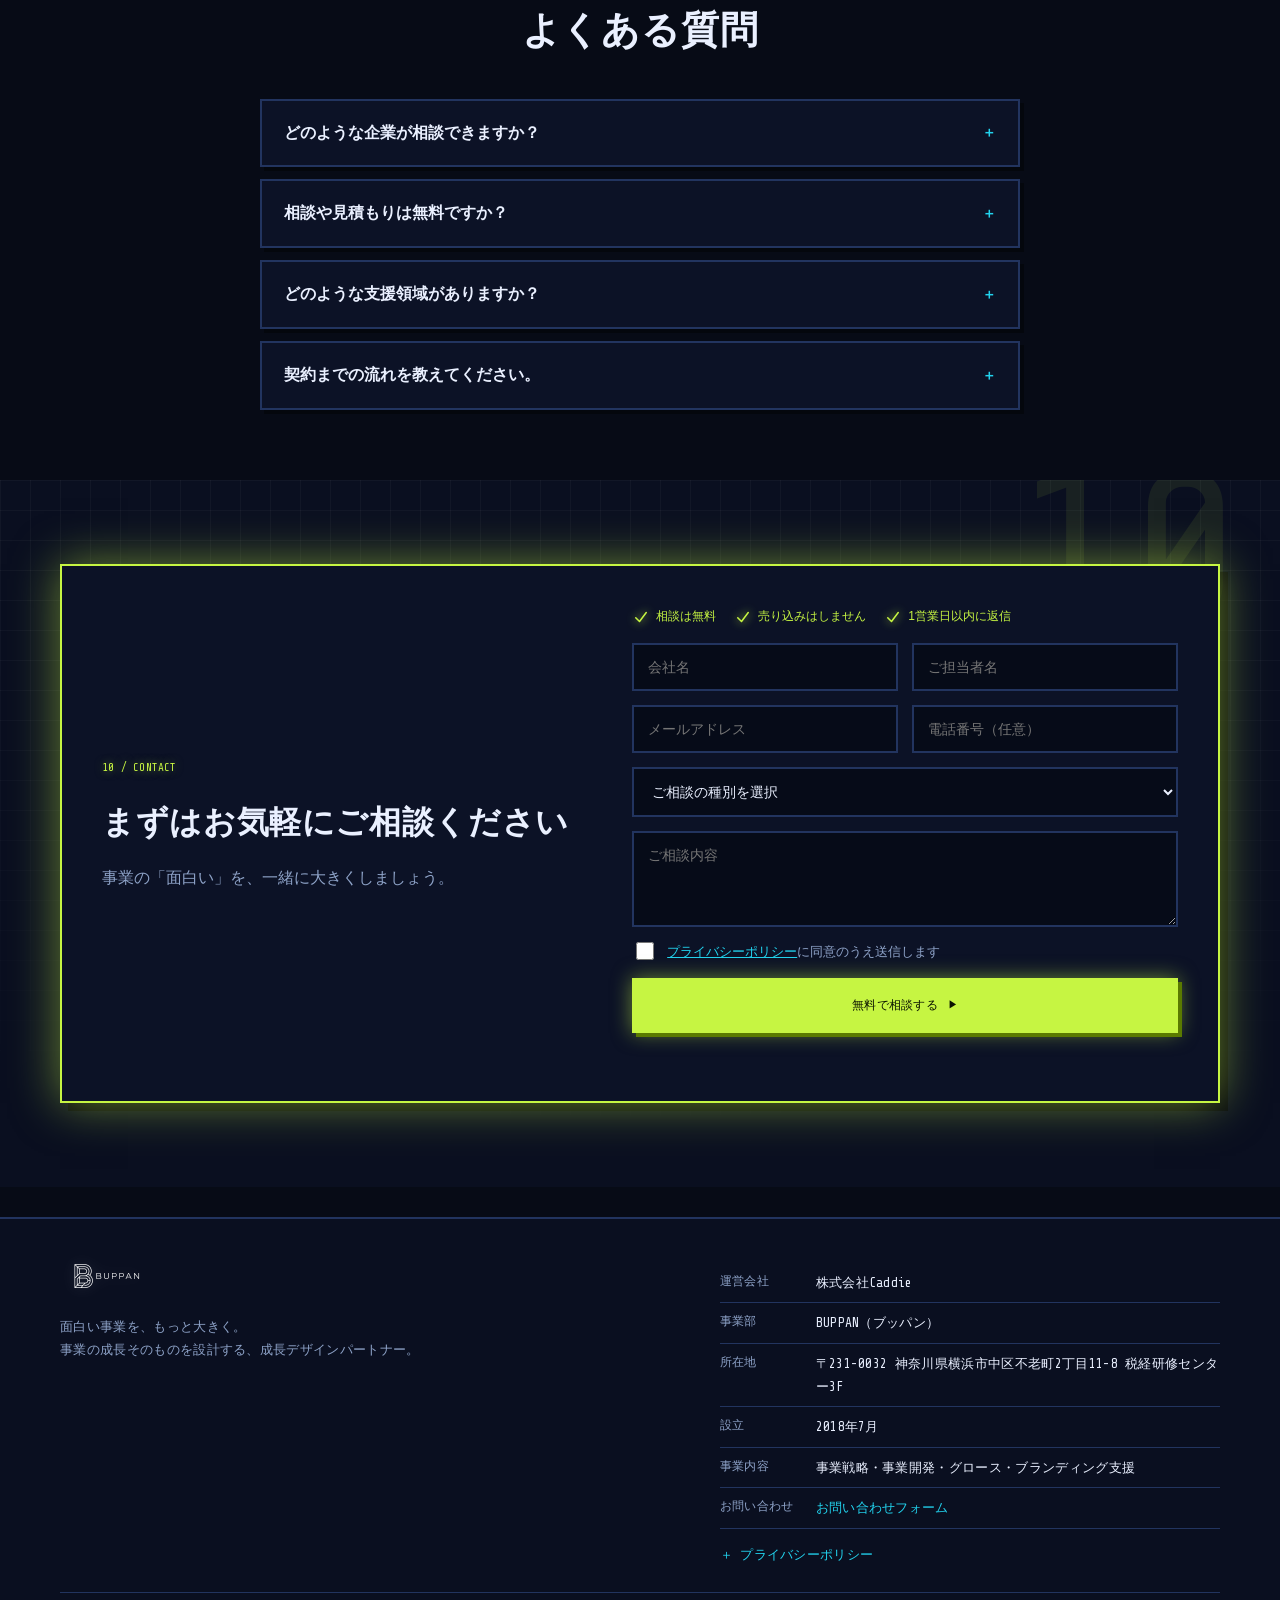
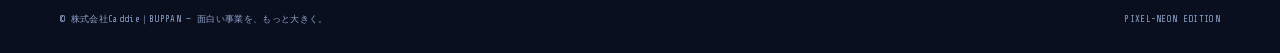
==== commit a1488294: "図表を追加：課題の洞察チャート／成長ループ図／支援領域の一気通貫フロー／実績6件にミニグラフ。用語メモは最初だけ開き残りはプルダウン化 Co-Authored-By: Claude Opus 4.8 " ====
--- a/index.html
+++ b/index.html
@@ -166,6 +166,26 @@
             <div class="pain reveal"><svg class="ic" aria-hidden="true"><use href="#ic-alert"/></svg><p>施策が場当たり的で、<b>成果に再現性がない</b></p></div>
             <div class="pain reveal"><svg class="ic" aria-hidden="true"><use href="#ic-alert"/></svg><p>戦略は描けても、<b>現場で実行しきれない</b></p></div>
           </div>
+          <div class="figure reveal">
+            <div class="figure__ttl">WHY IT STALLS ─ 施策を増やしても伸び悩む構造</div>
+            <svg viewBox="0 0 820 320" role="img" aria-label="施策・コストは増え続けるが、事業成長は頭打ちになることを示す折れ線グラフ">
+              <line x1="70" y1="30" x2="70" y2="270" stroke="#22345f" stroke-width="1.5"/>
+              <line x1="70" y1="270" x2="770" y2="270" stroke="#22345f" stroke-width="1.5"/>
+              <text x="70" y="298" fill="#8ea3c8" font-size="14" font-family="'Share Tech Mono',monospace">施策量・投下コスト（時間の経過）→</text>
+              <!-- 施策・コスト（右肩上がり） -->
+              <polyline points="70,258 210,210 350,158 500,100 690,44" fill="none" stroke="#ff2d95" stroke-width="4"/>
+              <circle cx="690" cy="44" r="5" fill="#ff2d95"/>
+              <text x="560" y="34" fill="#ff2d95" font-size="15" font-weight="700">施策量・コスト</text>
+              <!-- 事業成長（頭打ち） -->
+              <polyline points="70,252 210,205 350,178 500,168 690,164" fill="none" stroke="#22d3ee" stroke-width="4"/>
+              <circle cx="690" cy="164" r="5" fill="#22d3ee"/>
+              <text x="556" y="152" fill="#22d3ee" font-size="15" font-weight="700">事業の成長</text>
+              <!-- GAP -->
+              <line x1="690" y1="52" x2="690" y2="156" stroke="#8ea3c8" stroke-width="1.4" stroke-dasharray="5 5"/>
+              <text x="704" y="112" fill="#c6f542" font-size="14" font-weight="700" font-family="'Share Tech Mono',monospace">GAP</text>
+            </svg>
+            <p class="figure__cap">“やること”を増やすほどコストは膨らむのに、成長は頭打ち。<b>戦略・実行・改善の分断</b>が、この差（GAP）を生みます。</p>
+          </div>
           <p class="pain-bridge reveal">ひとつでも当てはまるなら——<br class="sp" />BUPPANが<strong>事業そのものから設計</strong>し、数字に変えます。</p>
         </div>
       </section>
@@ -193,6 +213,36 @@
               <li><span class="who__ico"><svg class="ic ic--sm" aria-hidden="true"><use href="#ic-check"/></svg></span><div><b>成果主義</b>アウトプットではなく、事業成果（数字）にコミットする。</div></li>
             </ul>
           </div>
+          <div class="figure reveal">
+            <div class="figure__ttl">BUPPAN GROWTH LOOP ─ 分断させず、ひとつの環で回す</div>
+            <svg viewBox="0 0 900 250" role="img" aria-label="戦略設計・実行運用・計測・改善が循環する成長ループの図">
+              <defs><marker id="loopArrow" markerWidth="9" markerHeight="9" refX="6" refY="3" orient="auto"><path d="M0,0 L6,3 L0,6 Z" fill="#8ea3c8"/></marker>
+              <marker id="loopArrowCy" markerWidth="9" markerHeight="9" refX="6" refY="3" orient="auto"><path d="M0,0 L6,3 L0,6 Z" fill="#22d3ee"/></marker></defs>
+              <!-- 4ステップ -->
+              <g font-family="'Hiragino Kaku Gothic ProN',sans-serif">
+                <rect x="24" y="86" width="176" height="86" rx="8" fill="#0c1226" stroke="#22d3ee" stroke-width="2"/>
+                <text x="112" y="122" fill="#eaf0ff" font-size="17" font-weight="800" text-anchor="middle">① 戦略設計</text>
+                <text x="112" y="146" fill="#8ea3c8" font-size="12" text-anchor="middle">勝ち筋・KPI</text>
+                <rect x="248" y="86" width="176" height="86" rx="8" fill="#0c1226" stroke="#c6f542" stroke-width="2"/>
+                <text x="336" y="122" fill="#eaf0ff" font-size="17" font-weight="800" text-anchor="middle">② 実行・運用</text>
+                <text x="336" y="146" fill="#8ea3c8" font-size="12" text-anchor="middle">広告・制作・開発</text>
+                <rect x="472" y="86" width="176" height="86" rx="8" fill="#0c1226" stroke="#ff2d95" stroke-width="2"/>
+                <text x="560" y="122" fill="#eaf0ff" font-size="17" font-weight="800" text-anchor="middle">③ 計測</text>
+                <text x="560" y="146" fill="#8ea3c8" font-size="12" text-anchor="middle">KPI・ROASで可視化</text>
+                <rect x="696" y="86" width="176" height="86" rx="8" fill="#0c1226" stroke="#ffb300" stroke-width="2"/>
+                <text x="784" y="122" fill="#eaf0ff" font-size="17" font-weight="800" text-anchor="middle">④ 改善</text>
+                <text x="784" y="146" fill="#8ea3c8" font-size="12" text-anchor="middle">戦略へ還元</text>
+              </g>
+              <!-- 横矢印 -->
+              <line x1="204" y1="129" x2="242" y2="129" stroke="#8ea3c8" stroke-width="2.5" marker-end="url(#loopArrow)"/>
+              <line x1="428" y1="129" x2="466" y2="129" stroke="#8ea3c8" stroke-width="2.5" marker-end="url(#loopArrow)"/>
+              <line x1="652" y1="129" x2="690" y2="129" stroke="#8ea3c8" stroke-width="2.5" marker-end="url(#loopArrow)"/>
+              <!-- 戻り矢印（改善→戦略・ループ） -->
+              <path d="M784 86 C784 34 760 24 700 24 L196 24 C136 24 112 34 112 86" fill="none" stroke="#22d3ee" stroke-width="2.5" stroke-dasharray="6 5" marker-end="url(#loopArrowCy)"/>
+              <text x="448" y="18" fill="#22d3ee" font-size="13" font-weight="700" text-anchor="middle" font-family="'Hiragino Kaku Gothic ProN',sans-serif">回すほど精度が上がる（再現性のある成長）</text>
+            </svg>
+            <p class="figure__cap">戦略・実行・改善を<b>同じチーム</b>が一気通貫で担当。数字を戦略に還し、ループを回すたびに成長の再現性が高まります。</p>
+          </div>
         </div>
       </section>
 
@@ -213,10 +263,39 @@
             <article class="card card--lime reveal"><div class="card__no"><svg class="ic" aria-hidden="true"><use href="#ic-trend"/></svg></div><h3>グロース</h3><p>マーケとデータで、成長を仕組み化する。</p><ul class="card__ex"><li>広告・SEO・SNS運用</li><li>CRM・LTV・リピート改善</li><li>データ分析・ダッシュボード</li></ul><span class="tag">GROWTH</span></article>
             <article class="card card--amber reveal"><div class="card__no"><svg class="ic" aria-hidden="true"><use href="#ic-sparkle"/></svg></div><h3>ブランディング</h3><p>らしさを、選ばれ続ける体験に変える。</p><ul class="card__ex"><li>ブランド設計・言語化</li><li>VI・トーン＆マナー</li><li>LP・クリエイティブ制作</li></ul><span class="tag">BRANDING</span></article>
           </div>
-        </div>
-        <div class="container">
-          <div class="glossary reveal">
-            <p class="glossary__label">用語メモ｜かんたん解説</p>
+          <div class="figure reveal">
+            <div class="figure__ttl">ONE TEAM ─ 4領域を分断させず、ひとつの流れで</div>
+            <svg viewBox="0 0 1000 130" role="img" aria-label="事業戦略・事業開発・グロース・ブランディングが一本の流れでつながり事業成長に至る図">
+              <defs><marker id="fArrow" markerWidth="9" markerHeight="9" refX="6" refY="3" orient="auto"><path d="M0,0 L6,3 L0,6 Z" fill="#8ea3c8"/></marker></defs>
+              <g font-family="'Hiragino Kaku Gothic ProN',sans-serif" text-anchor="middle">
+                <rect x="6" y="38" width="150" height="60" rx="8" fill="#0c1226" stroke="#22d3ee" stroke-width="2"/>
+                <text x="81" y="64" fill="#22d3ee" font-size="10" font-family="'Share Tech Mono',monospace">01 STRATEGY</text>
+                <text x="81" y="84" fill="#eaf0ff" font-size="15" font-weight="800">事業戦略</text>
+                <rect x="186" y="38" width="150" height="60" rx="8" fill="#0c1226" stroke="#ff2d95" stroke-width="2"/>
+                <text x="261" y="64" fill="#ff2d95" font-size="10" font-family="'Share Tech Mono',monospace">02 DEVELOP</text>
+                <text x="261" y="84" fill="#eaf0ff" font-size="15" font-weight="800">事業開発</text>
+                <rect x="366" y="38" width="150" height="60" rx="8" fill="#0c1226" stroke="#c6f542" stroke-width="2"/>
+                <text x="441" y="64" fill="#c6f542" font-size="10" font-family="'Share Tech Mono',monospace">03 GROWTH</text>
+                <text x="441" y="84" fill="#eaf0ff" font-size="15" font-weight="800">グロース</text>
+                <rect x="546" y="38" width="150" height="60" rx="8" fill="#0c1226" stroke="#ffb300" stroke-width="2"/>
+                <text x="621" y="64" fill="#ffb300" font-size="10" font-family="'Share Tech Mono',monospace">04 BRANDING</text>
+                <text x="621" y="84" fill="#eaf0ff" font-size="15" font-weight="800">ブランディング</text>
+                <!-- 事業成長 -->
+                <rect x="784" y="30" width="210" height="76" rx="10" fill="rgba(198,245,66,.12)" stroke="#c6f542" stroke-width="2.5"/>
+                <text x="889" y="60" fill="#c6f542" font-size="10" font-family="'Share Tech Mono',monospace">RESULT</text>
+                <text x="889" y="84" fill="#eaf0ff" font-size="18" font-weight="900">事業成長</text>
+              </g>
+              <line x1="160" y1="68" x2="182" y2="68" stroke="#8ea3c8" stroke-width="2.5" marker-end="url(#fArrow)"/>
+              <line x1="340" y1="68" x2="362" y2="68" stroke="#8ea3c8" stroke-width="2.5" marker-end="url(#fArrow)"/>
+              <line x1="520" y1="68" x2="542" y2="68" stroke="#8ea3c8" stroke-width="2.5" marker-end="url(#fArrow)"/>
+              <line x1="700" y1="68" x2="780" y2="68" stroke="#c6f542" stroke-width="3" marker-end="url(#fArrow)"/>
+            </svg>
+            <p class="figure__cap">それぞれを別会社に発注すると生まれる“分断”を、BUPPANは<b>ワンチーム</b>で一本化。戦略から成果まで途切れさせません。</p>
+          </div>
+        </div>
+        <div class="container">
+          <details class="glossary reveal" open>
+            <summary class="glossary__label">用語メモ｜かんたん解説</summary>
             <dl>
               <div class="glossary__item"><dt>グロース</dt><dd>事業やサービスを継続的に伸ばしていく取り組み</dd></div>
               <div class="glossary__item"><dt>3C分析</dt><dd>お客様・競合・自社の3つを整理し、勝ち筋を見つける方法</dd></div>
@@ -230,7 +309,7 @@
               <div class="glossary__item"><dt>トーン＆マナー</dt><dd>言葉づかいや雰囲気を統一するルール</dd></div>
               <div class="glossary__item"><dt>LP</dt><dd>商品・サービスを1ページで紹介する専用ページ</dd></div>
             </dl>
-          </div>
+          </details>
         </div>
       </section>
 
@@ -286,6 +365,7 @@
               <div class="work__body">
                 <h3>SNS起点で4店舗に成長した飲食ブランド</h3>
                 <p>新規オープンで認知ゼロの状態から、SNSで世界観と来店体験を発信。広告と口コミの両輪で集客基盤を築いた。</p>
+                <div class="work__chart"><svg viewBox="0 0 300 88" role="img" aria-hidden="true"><line x1="6" y1="74" x2="294" y2="74" stroke="#22345f" stroke-width="1.5"/><rect x="30" y="56" width="42" height="18" fill="#22d3ee" opacity="0.45"/><rect x="98" y="44" width="42" height="30" fill="#22d3ee" opacity="0.6"/><rect x="166" y="30" width="42" height="44" fill="#22d3ee" opacity="0.78"/><rect x="234" y="14" width="42" height="60" fill="#22d3ee"/><text x="51" y="86" fill="#8ea3c8" font-size="11" text-anchor="middle">1店</text><text x="119" y="86" fill="#8ea3c8" font-size="11" text-anchor="middle">2店</text><text x="187" y="86" fill="#8ea3c8" font-size="11" text-anchor="middle">3店</text><text x="255" y="86" fill="#22d3ee" font-size="11" text-anchor="middle" font-weight="700">4店</text></svg><div class="cap">店舗数：1 → <b>4店舗</b>に拡大（Instagram 4万フォロワー）</div></div>
                 <details class="work__more">
                   <summary>課題・施策・結果を見る</summary>
                   <p><b>課題</b>／新規ブランドで認知が低く、継続来店につながる集客基盤がなかった。</p>
@@ -299,6 +379,7 @@
               <div class="work__body">
                 <h3>広告費を月7万→757万円に育てた空調設備会社</h3>
                 <p>社内にノウハウがない状態から、運用代行と内製化支援を両立。4年以上伴走し、成果に応じて広告投資を段階的に拡大。</p>
+                <div class="work__chart"><svg viewBox="0 0 300 88" role="img" aria-hidden="true"><line x1="6" y1="74" x2="294" y2="74" stroke="#22345f" stroke-width="1.5"/><polyline points="14,70 90,64 170,42 258,12" fill="none" stroke="#c6f542" stroke-width="3.5"/><circle cx="14" cy="70" r="4" fill="#c6f542"/><circle cx="258" cy="12" r="5" fill="#c6f542"/><text x="10" y="64" fill="#8ea3c8" font-size="11">7万</text><text x="286" y="24" fill="#c6f542" font-size="13" font-weight="700" text-anchor="end">757万</text></svg><div class="cap">月広告費：<b>7万 → 757万円</b>／反響11,000件超</div></div>
                 <details class="work__more">
                   <summary>課題・施策・結果を見る</summary>
                   <p><b>課題</b>／広告を強化したいが社内に運用人材・ノウハウがなく、改善・拡大の体制がなかった。将来は自社で運用・判断できる状態も必要だった。</p>
@@ -312,6 +393,7 @@
               <div class="work__body">
                 <h3>広告費を最適化した高級茶葉のEC</h3>
                 <p>どの広告が効いているかを可視化し、成果の低い広告を整理。予算を増やさず、投資効率だけを引き上げた。</p>
+                <div class="work__chart"><svg viewBox="0 0 300 88" role="img" aria-hidden="true"><text x="4" y="24" fill="#eaf0ff" font-size="11" font-weight="700">広告費</text><rect x="66" y="12" width="220" height="16" rx="2" fill="#2a3a5f"/><text x="290" y="24" fill="#8ea3c8" font-size="10" text-anchor="end">前</text><rect x="66" y="36" width="150" height="16" rx="2" fill="#ff2d95"/><text x="224" y="49" fill="#ff2d95" font-size="12" font-weight="700">−144万</text><text x="4" y="76" fill="#eaf0ff" font-size="11" font-weight="700">獲得単価</text><rect x="66" y="64" width="120" height="14" rx="2" fill="#ff2d95" opacity="0.85"/><text x="194" y="76" fill="#ff2d95" font-size="12" font-weight="700">−20%</text></svg><div class="cap">予算は増やさず<b>広告費 年−144万・獲得単価 −20%</b></div></div>
                 <details class="work__more">
                   <summary>課題・施策・結果を見る</summary>
                   <p><b>課題</b>／複数の広告の費用対効果が可視化されておらず、貢献度の低い広告にも惰性で予算が投下されていた。</p>
@@ -325,6 +407,7 @@
               <div class="work__body">
                 <h3>広告を52倍に拡大した事業グロース支援</h3>
                 <p>費用対効果を見ながら広告費を段階的に拡大。利益の出る領域へ投資を集中し、広告を成長のエンジンにした。</p>
+                <div class="work__chart"><svg viewBox="0 0 300 88" role="img" aria-hidden="true"><line x1="6" y1="74" x2="294" y2="74" stroke="#22345f" stroke-width="1.5"/><polyline points="14,71 96,66 172,48 236,26 262,10" fill="none" stroke="#ffb300" stroke-width="3.5"/><circle cx="14" cy="71" r="4" fill="#ffb300"/><circle cx="262" cy="10" r="5" fill="#ffb300"/><text x="10" y="65" fill="#8ea3c8" font-size="11">25万</text><text x="290" y="22" fill="#ffb300" font-size="13" font-weight="700" text-anchor="end">1,300万</text></svg><div class="cap"><b>月25万 → 1,300万円（52倍）</b>／ROAS 400〜660%維持</div></div>
                 <details class="work__more">
                   <summary>課題・施策・結果を見る</summary>
                   <p><b>課題</b>／広告投資を増やしたいが、増額するほど効率は下がりやすい。利益を確保しながらどこまで拡大できるかが課題だった。</p>
@@ -338,6 +421,7 @@
               <div class="work__body">
                 <h3>0→1で立ち上げ、2年半でEXITした福利厚生サービス</h3>
                 <p>市場調査からサービス設計、チーム組成・教育、営業、導入後のオンボーディングまで一貫して伴走。提供企業・利用者・自社が“三方よし”になる仕組みをつくり、事業売却（EXIT）まで導いた。</p>
+                <div class="work__chart"><svg viewBox="0 0 300 88" role="img" aria-hidden="true"><line x1="6" y1="74" x2="294" y2="74" stroke="#22345f" stroke-width="1.5"/><polyline points="14,68 110,44 210,26 264,18" fill="none" stroke="#22d3ee" stroke-width="3.5"/><circle cx="110" cy="44" r="4" fill="#22d3ee"/><text x="92" y="40" fill="#8ea3c8" font-size="10">200社</text><path d="M264 6 l3 7 l7 0 l-6 5 l3 8 l-7-5 l-7 5 l3-8 l-6-5 l7 0 z" fill="#c6f542"/><text x="288" y="34" fill="#c6f542" font-size="11" font-weight="700" text-anchor="end">EXIT</text></svg><div class="cap">1年で<b>200社 → 最終300社</b>／約2年半でEXIT</div></div>
                 <details class="work__more">
                   <summary>課題・施策・結果を見る</summary>
                   <p><b>課題</b>／新しい領域で事業を0から立ち上げる必要があり、勝てるサービス設計・運営チーム・販路・導入後の定着まで、すべてを一から構築しなければならなかった。</p>
@@ -351,6 +435,7 @@
               <div class="work__body">
                 <h3>全ユーザーの行動分析でCVRを大幅改善した家電量販店EC</h3>
                 <p>広告・流入チャネルからサイト回遊・購入導線までを徹底分析。ECの強み・弱みを洗い出し、必要なコンテンツ追加とページ改善でCVRを引き上げ、売上と広告効率を同時に改善した。</p>
+                <div class="work__chart"><svg viewBox="0 0 300 88" role="img" aria-hidden="true"><text x="4" y="20" fill="#eaf0ff" font-size="11" font-weight="700">CVR</text><rect x="66" y="9" width="70" height="13" rx="2" fill="#2a3a5f"/><rect x="66" y="26" width="158" height="14" rx="2" fill="#c6f542"/><text x="230" y="38" fill="#c6f542" font-size="12" font-weight="700">+150%</text><text x="4" y="66" fill="#eaf0ff" font-size="11" font-weight="700">売上</text><rect x="66" y="56" width="94" height="13" rx="2" fill="#22d3ee"/><text x="166" y="67" fill="#22d3ee" font-size="12" font-weight="700">×1.5</text><text x="212" y="67" fill="#8ea3c8" font-size="10.5">広告費 −20%</text></svg><div class="cap">行動分析で<b>CVR +150%・売上 ×1.5・広告費 −20%</b></div></div>
                 <details class="work__more">
                   <summary>課題・施策・結果を見る</summary>
                   <p><b>課題</b>／ECの成果が伸び悩み、打ち手を見失っていた。どこで離脱し、どうすれば購入に至るのかが可視化できていなかった。</p>
@@ -362,8 +447,8 @@
           </div>
         </div>
         <div class="container">
-          <div class="glossary reveal">
-            <p class="glossary__label">用語メモ｜かんたん解説</p>
+          <details class="glossary reveal">
+            <summary class="glossary__label">用語メモ｜かんたん解説</summary>
             <dl>
               <div class="glossary__item"><dt>EXIT</dt><dd>育てた事業を売却して利益を得ること（事業売却）</dd></div>
               <div class="glossary__item"><dt>オンボーディング</dt><dd>導入した企業が使いこなせるよう、初期設定や活用を支援すること</dd></div>
@@ -380,7 +465,7 @@
               <div class="glossary__item"><dt>反響</dt><dd>広告経由の問い合わせ・申込などの件数</dd></div>
               <div class="glossary__item"><dt>内製化</dt><dd>外注せず、社内で運用できるようにすること</dd></div>
             </dl>
-          </div>
+          </details>
         </div>
       </section>
 
@@ -430,8 +515,8 @@
           </div>
         </div>
         <div class="container">
-          <div class="glossary reveal">
-            <p class="glossary__label">用語メモ｜かんたん解説</p>
+          <details class="glossary reveal">
+            <summary class="glossary__label">用語メモ｜かんたん解説</summary>
             <dl>
               <div class="glossary__item"><dt>D2C</dt><dd>メーカーが自社のネットショップで直接お客様に売る売り方</dd></div>
               <div class="glossary__item"><dt>EC</dt><dd>ネット通販（ネットショップ）</dd></div>
@@ -440,7 +525,7 @@
               <div class="glossary__item"><dt>KPI</dt><dd>目標に近づいているか測る中間の数字</dd></div>
               <div class="glossary__item"><dt>定期購入率</dt><dd>定期便を続けて購入してくれるお客様の割合</dd></div>
             </dl>
-          </div>
+          </details>
         </div>
       </section>
 
@@ -479,14 +564,14 @@
           </div>
         </div>
         <div class="container">
-          <div class="glossary reveal">
-            <p class="glossary__label">用語メモ｜かんたん解説</p>
+          <details class="glossary reveal">
+            <summary class="glossary__label">用語メモ｜かんたん解説</summary>
             <dl>
               <div class="glossary__item"><dt>P/L</dt><dd>損益計算書。もうけ（利益）の構造を示す表</dd></div>
               <div class="glossary__item"><dt>ノウハウ</dt><dd>仕事の進め方・知識・コツ</dd></div>
               <div class="glossary__item"><dt>0→1</dt><dd>ゼロから新しく事業を立ち上げること</dd></div>
             </dl>
-          </div>
+          </details>
         </div>
       </section>
 
@@ -509,15 +594,15 @@
           </div>
         </div>
         <div class="container">
-          <div class="glossary reveal">
-            <p class="glossary__label">用語メモ｜かんたん解説</p>
+          <details class="glossary reveal">
+            <summary class="glossary__label">用語メモ｜かんたん解説</summary>
             <dl>
               <div class="glossary__item"><dt>一気通貫</dt><dd>戦略から現場の実行まで、途切れなく一貫して行うこと</dd></div>
               <div class="glossary__item"><dt>コミット</dt><dd>結果に責任を持って取り組むこと</dd></div>
               <div class="glossary__item"><dt>ONE TEAM</dt><dd>お客様と私たちが、ひとつのチームとして動くこと</dd></div>
               <div class="glossary__item"><dt>PARTNERSHIP</dt><dd>実行まで一緒に走る、対等なパートナー関係</dd></div>
             </dl>
-          </div>
+          </details>
         </div>
       </section>
 
--- a/style.css
+++ b/style.css
@@ -505,6 +505,13 @@
 /* 用語メモ（かんたん解説）— マーケ用語をその場で補足 */
 .glossary { margin-top: 28px; border: 1px solid var(--line); border-left: 3px solid var(--acc); background: rgba(12,18,38,.55); padding: 16px 20px; }
 .glossary__label { font-family: "Share Tech Mono", monospace; font-size: 9px; color: var(--acc); letter-spacing: .06em; margin: 0 0 12px; }
+/* 用語メモ：プルダウン（最初だけopen） */
+details.glossary > summary { cursor: pointer; list-style: none; display: flex; align-items: center; margin: 0; }
+details.glossary > summary::-webkit-details-marker { display: none; }
+details.glossary > summary::after { content: "＋ ひらく"; margin-left: auto; color: var(--acc); font-family: "Share Tech Mono", monospace; font-size: 9px; opacity: .85; }
+details.glossary[open] > summary { margin-bottom: 12px; }
+details.glossary[open] > summary::after { content: "− とじる"; }
+details.glossary > summary:hover::after { opacity: 1; text-shadow: 0 0 8px var(--acc-glow, rgba(34,211,238,.6)); }
 .glossary dl { margin: 0; display: grid; grid-template-columns: 1fr 1fr; gap: 8px 28px; }
 .glossary__item { font-size: 12.5px; line-height: 1.65; }
 .glossary__item dt { display: inline; font-weight: 700; color: var(--text); }
@@ -649,3 +656,23 @@
 .logo__img { height: 30px; width: auto; display: block; filter: drop-shadow(0 0 8px rgba(255,255,255,.18)); }
 .footer__brand .logo__img { height: 40px; }
 @media (max-width: 520px) { .logo__img { height: 26px; } }
+
+/* ===== 図・グラフ（インラインSVG・ネオン配色） ===== */
+.figure { margin: 34px auto 0; max-width: 920px; background: rgba(12,18,38,.72); border: 1px solid var(--line); border-radius: 12px; padding: 24px 26px 20px; }
+.figure svg { display: block; width: 100%; height: auto; }
+.figure__cap { font-size: 12.5px; color: var(--muted); margin-top: 14px; text-align: center; line-height: 1.7; }
+.figure__cap b { color: var(--acc); }
+.figure__ttl { font-family: "Share Tech Mono", monospace; font-size: 11px; letter-spacing: .08em; color: var(--acc); margin-bottom: 14px; }
+
+/* 一気通貫フロー */
+.flowfig { margin: 30px auto 0; max-width: 980px; }
+.flowfig svg { display: block; width: 100%; height: auto; }
+
+/* WORKSカード内ミニグラフ */
+.work__chart { margin: 14px 0 2px; padding-top: 13px; border-top: 1px dashed var(--line); }
+.work__chart svg { display: block; width: 100%; height: auto; }
+.work__chart .cap { font-size: 10.5px; color: var(--muted); margin-top: 7px; letter-spacing: .02em; }
+
+@media (max-width: 520px) {
+  .figure { padding: 18px 16px 16px; }
+}
